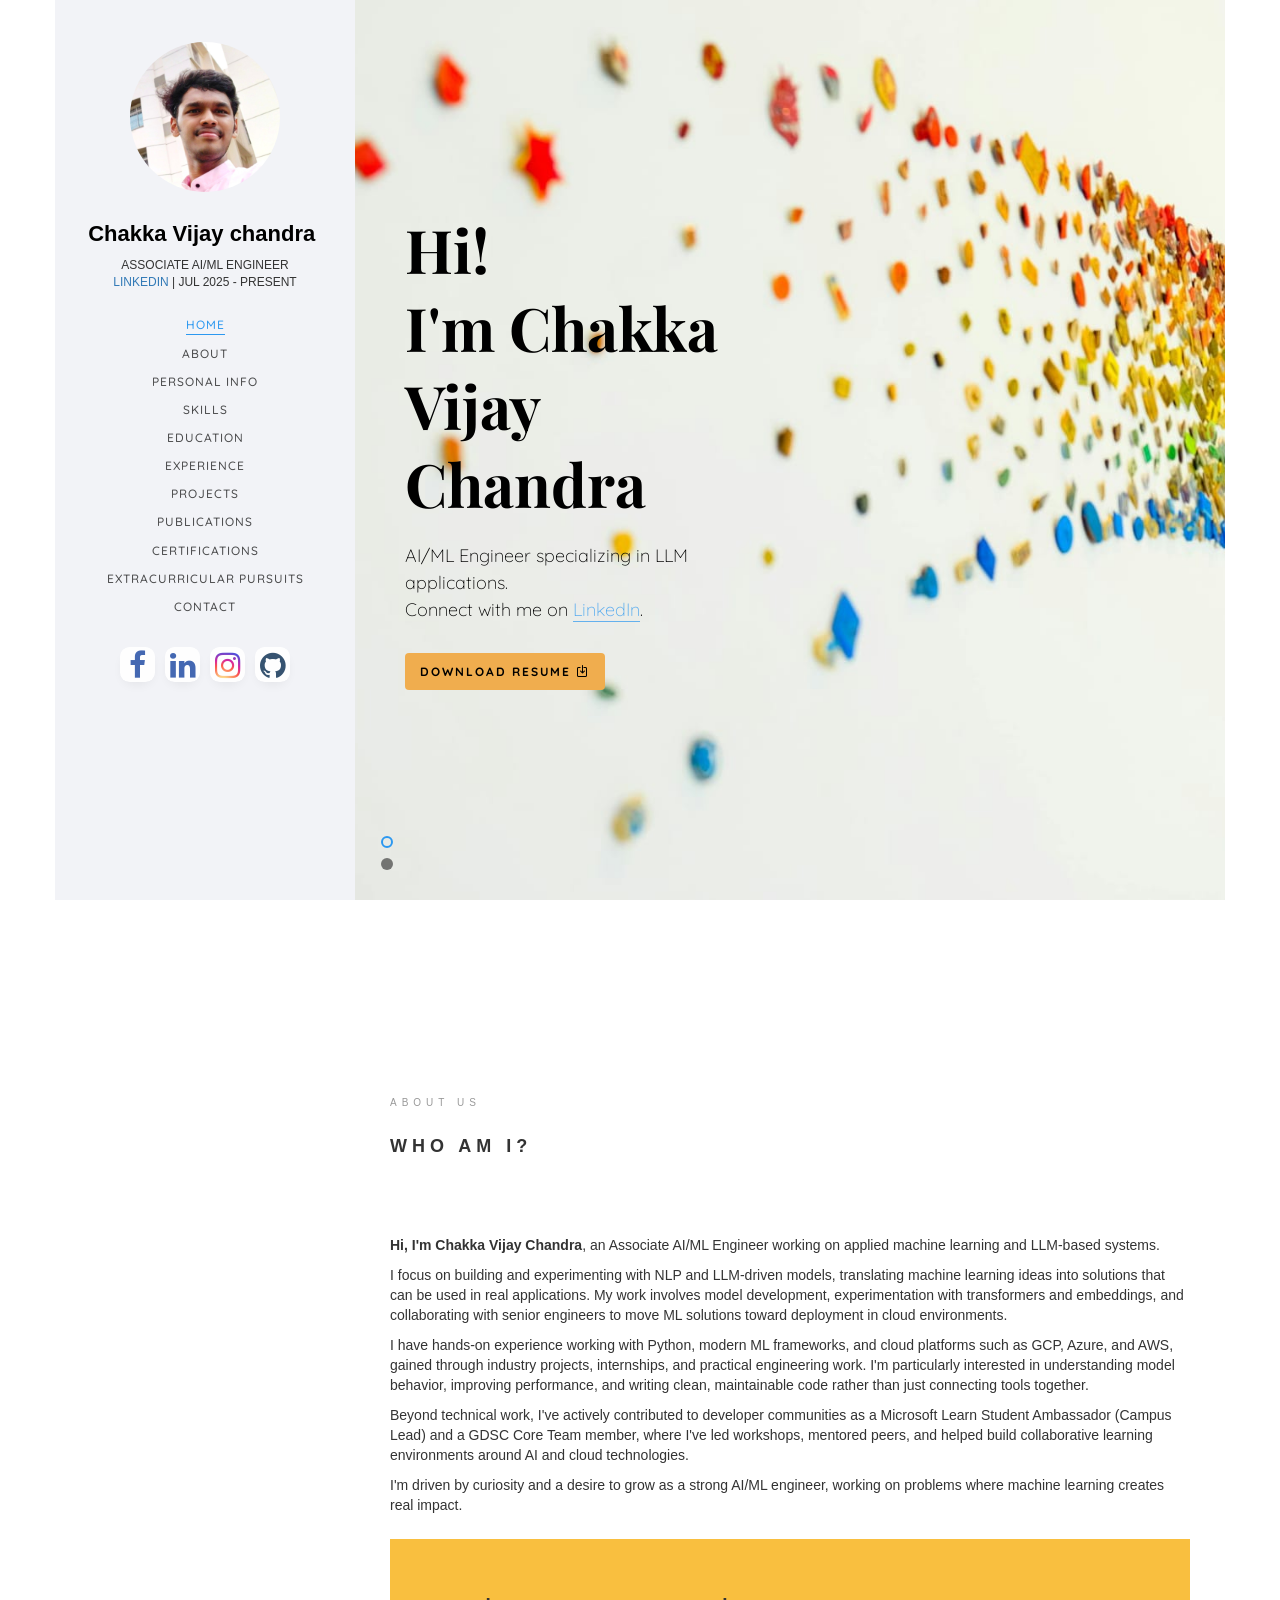
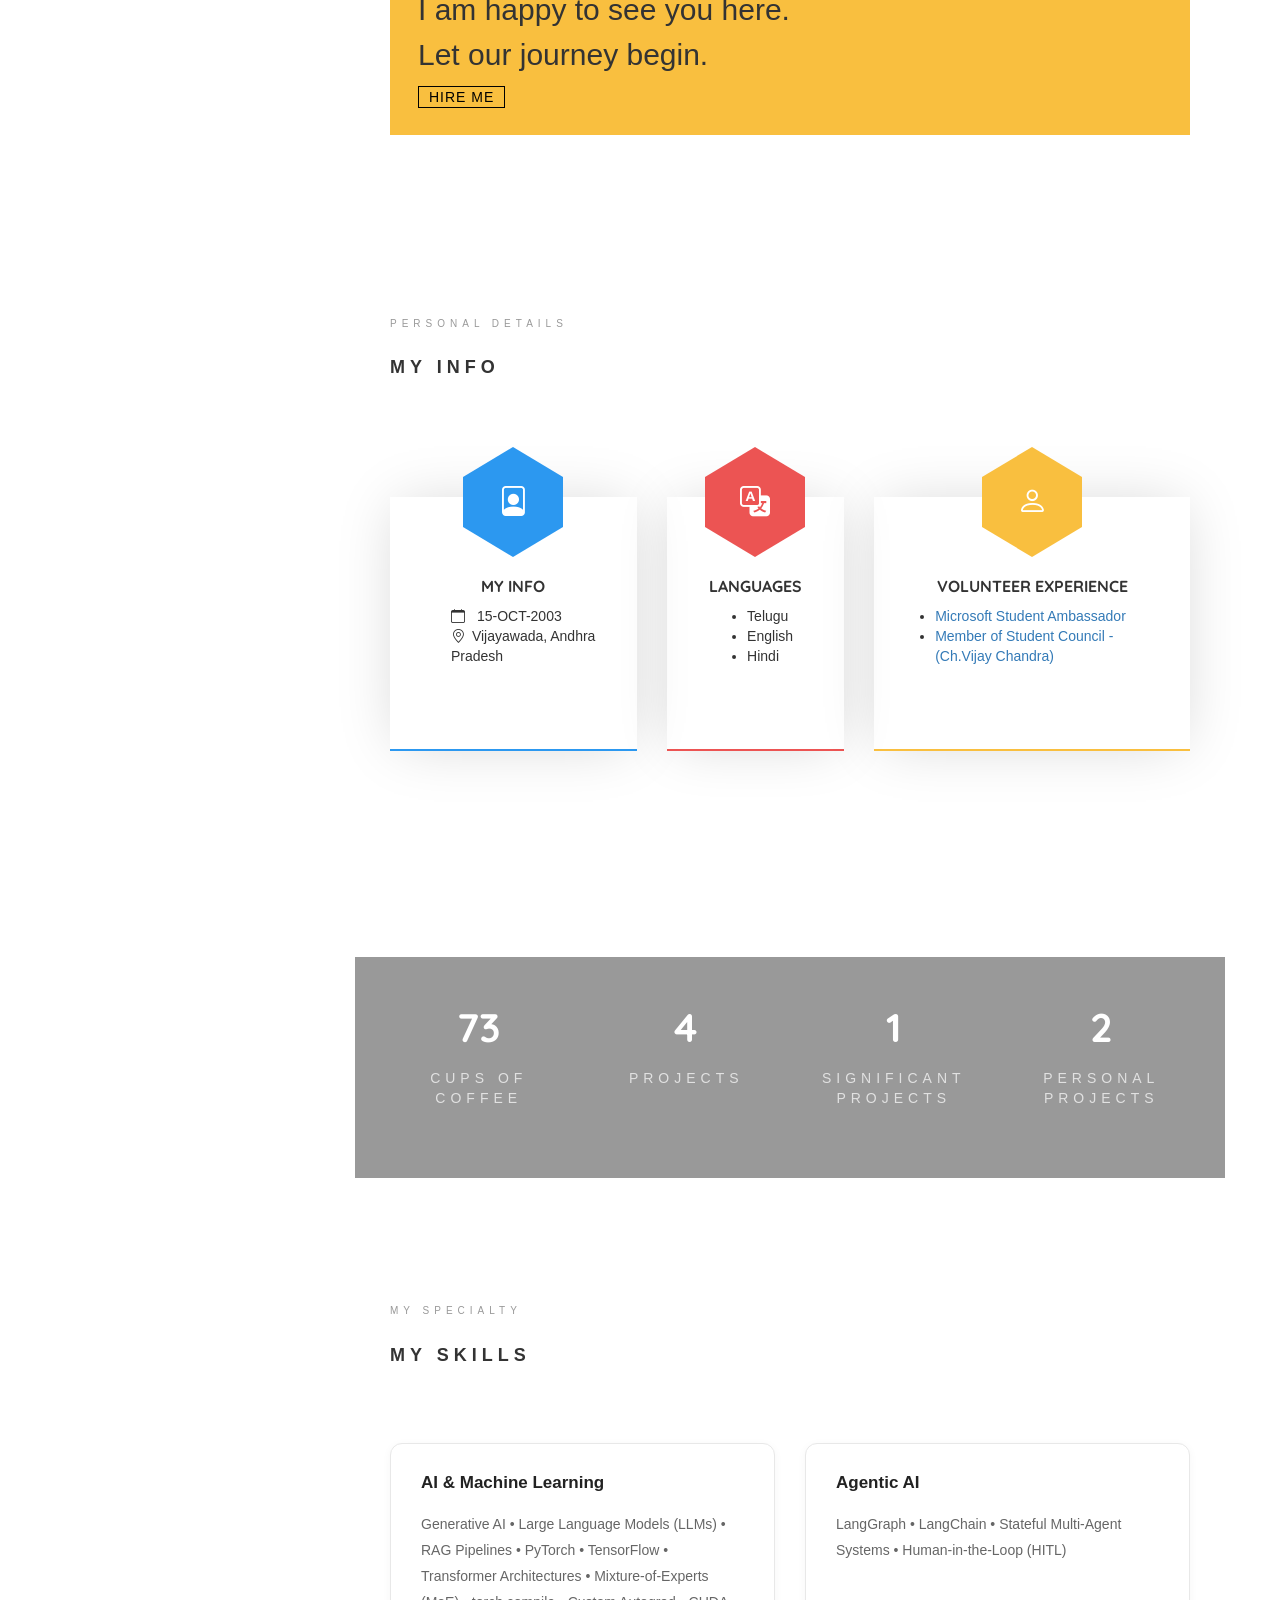
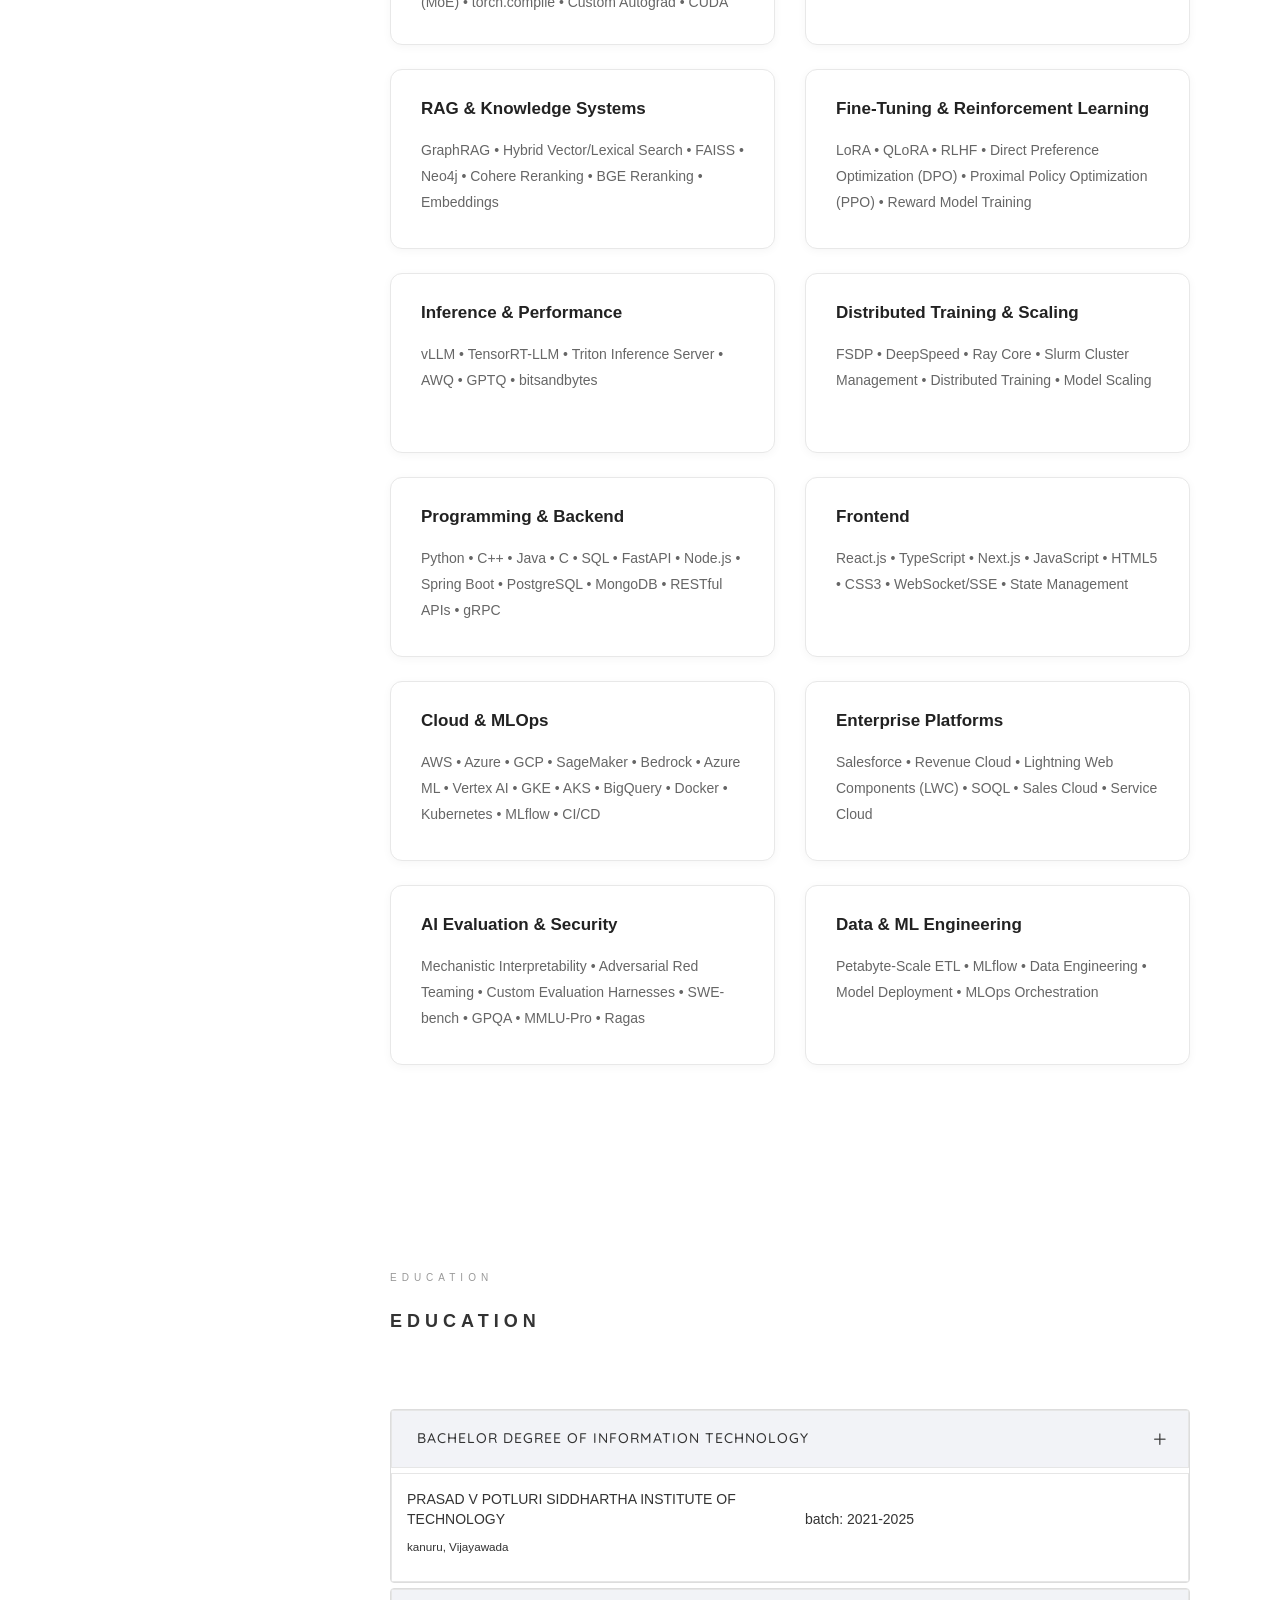
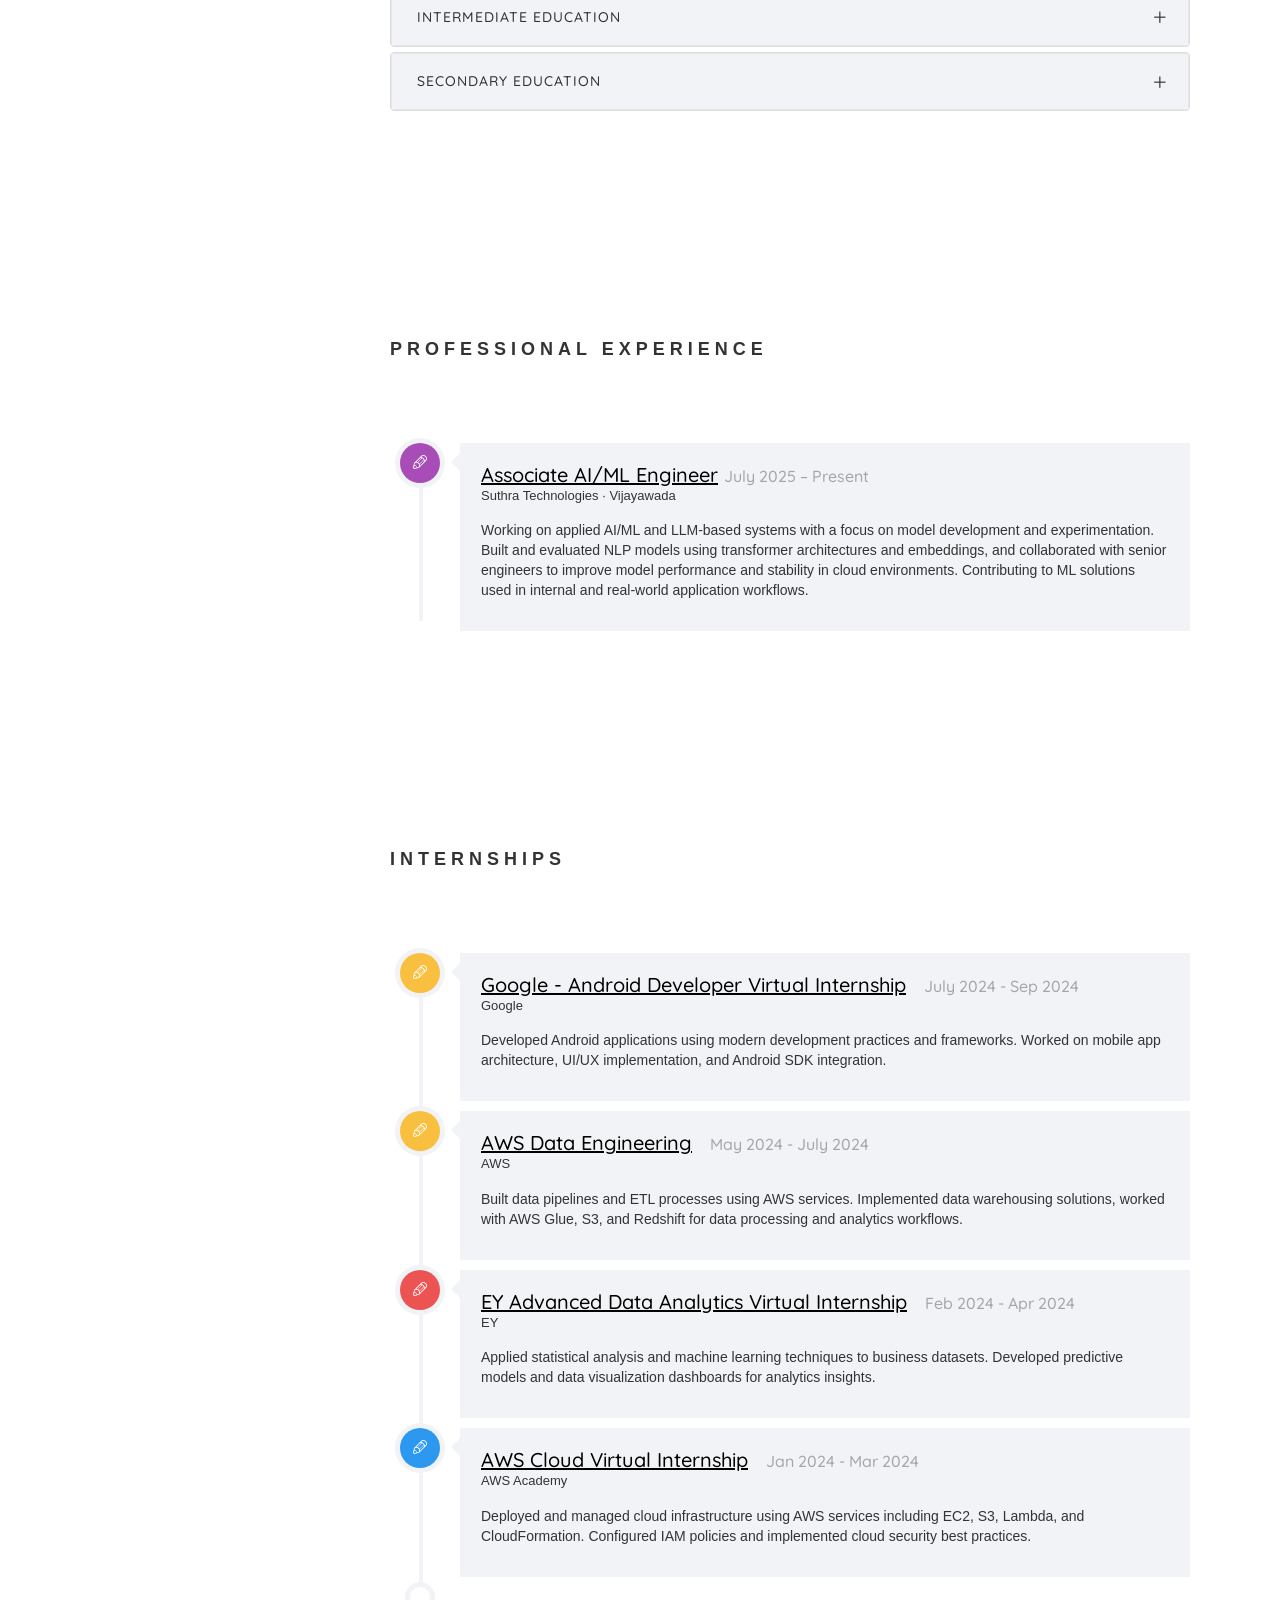
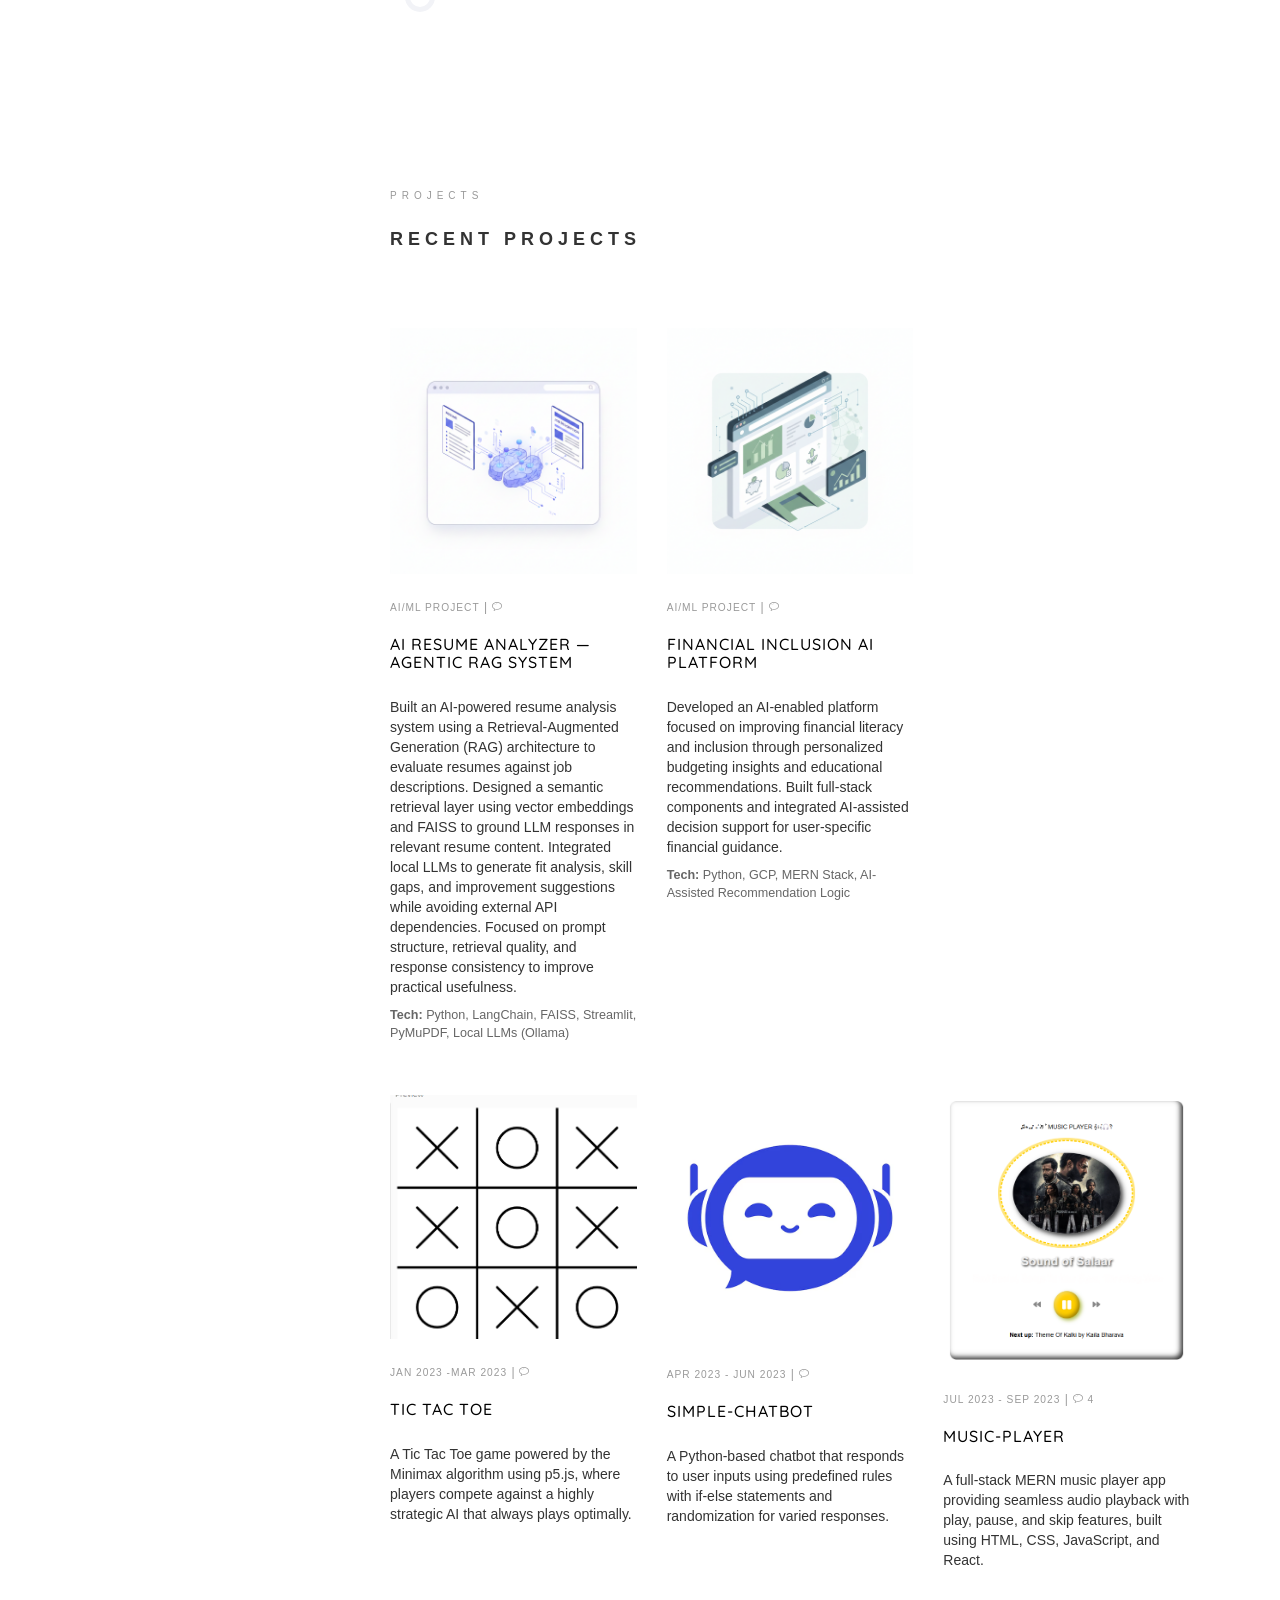
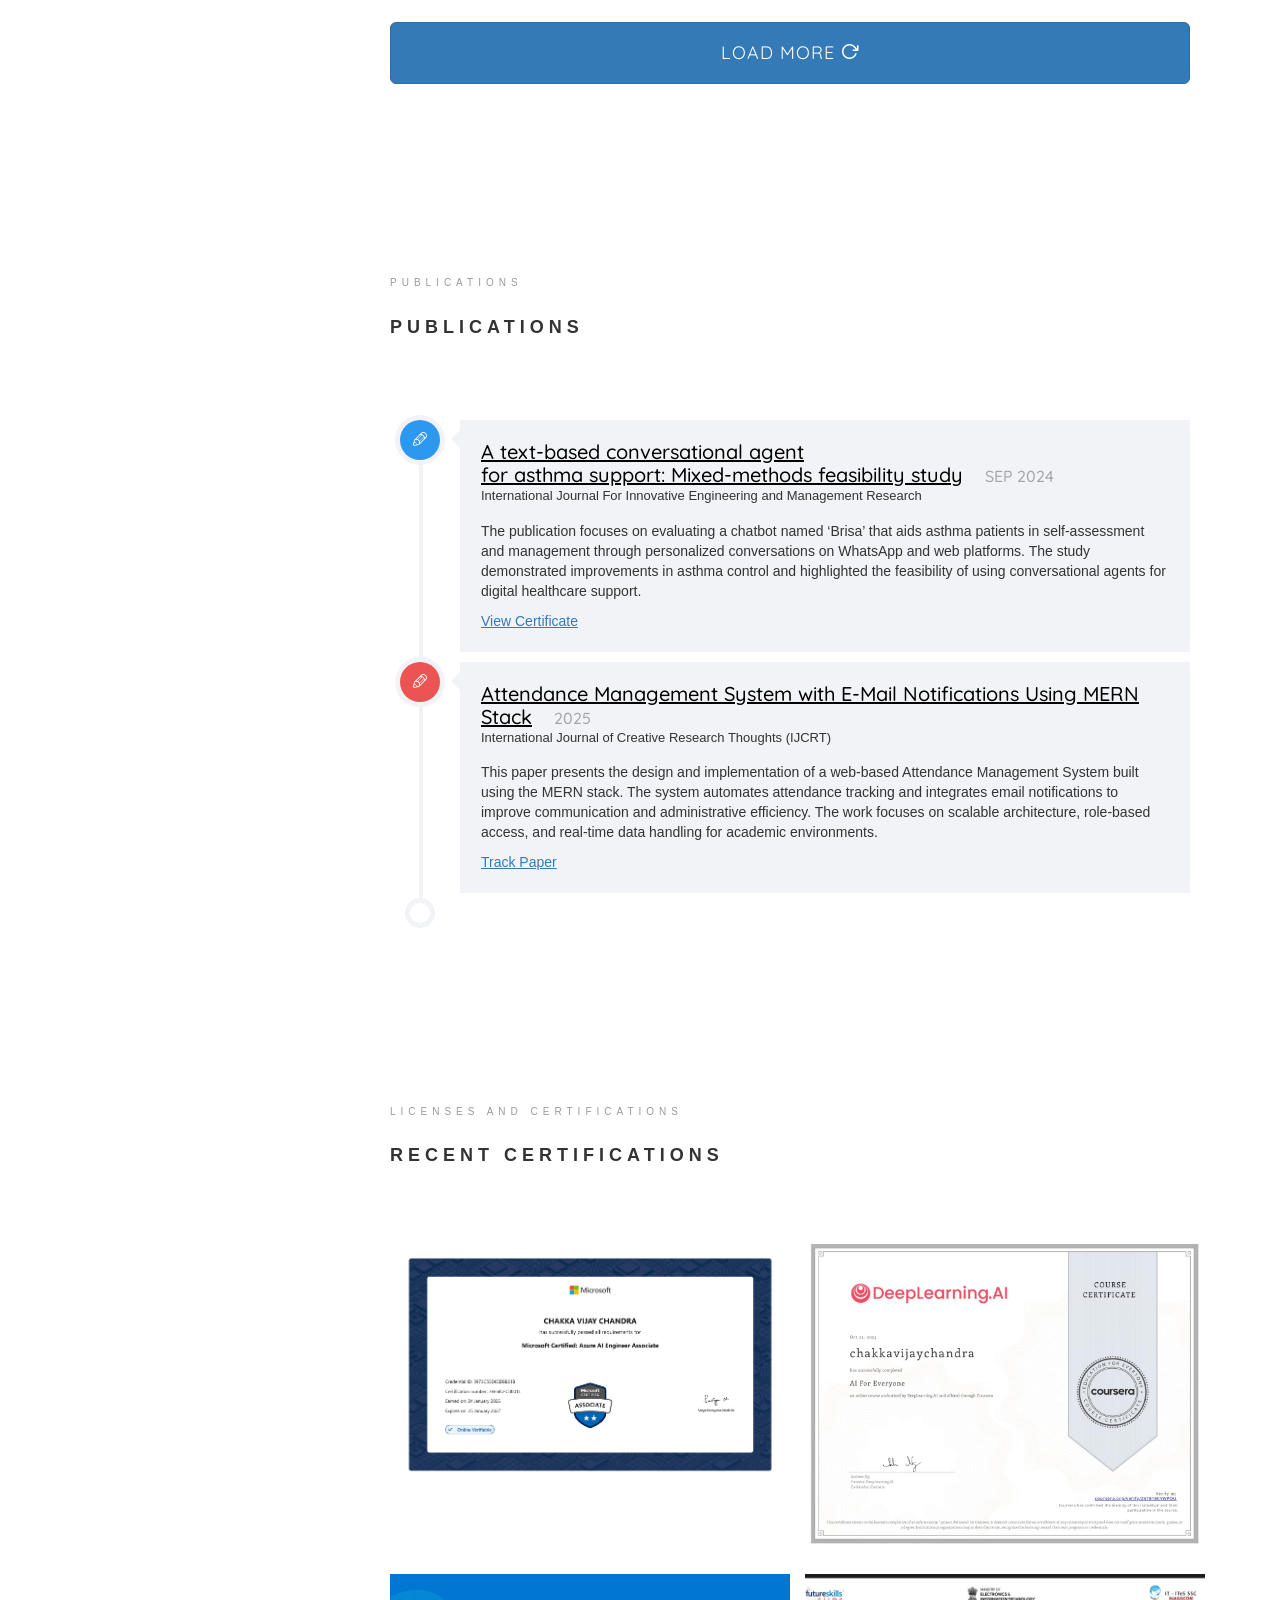
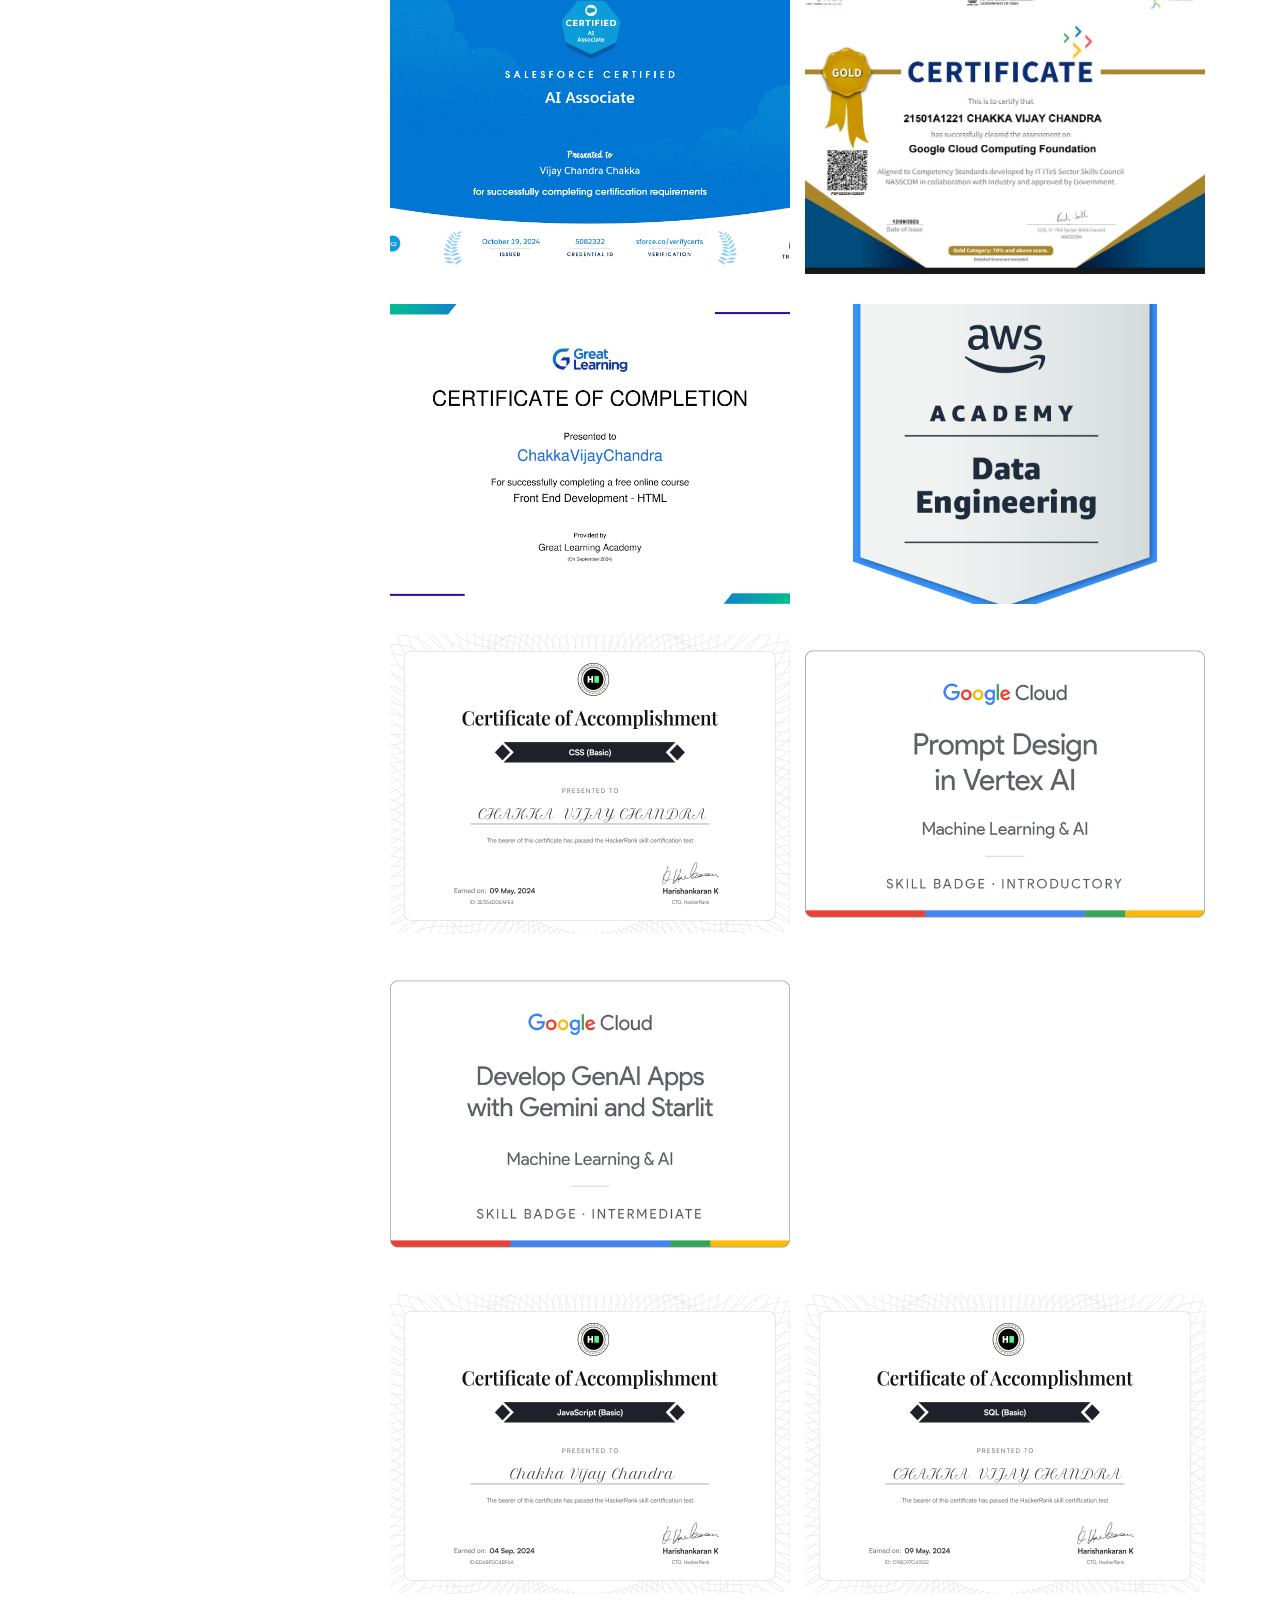
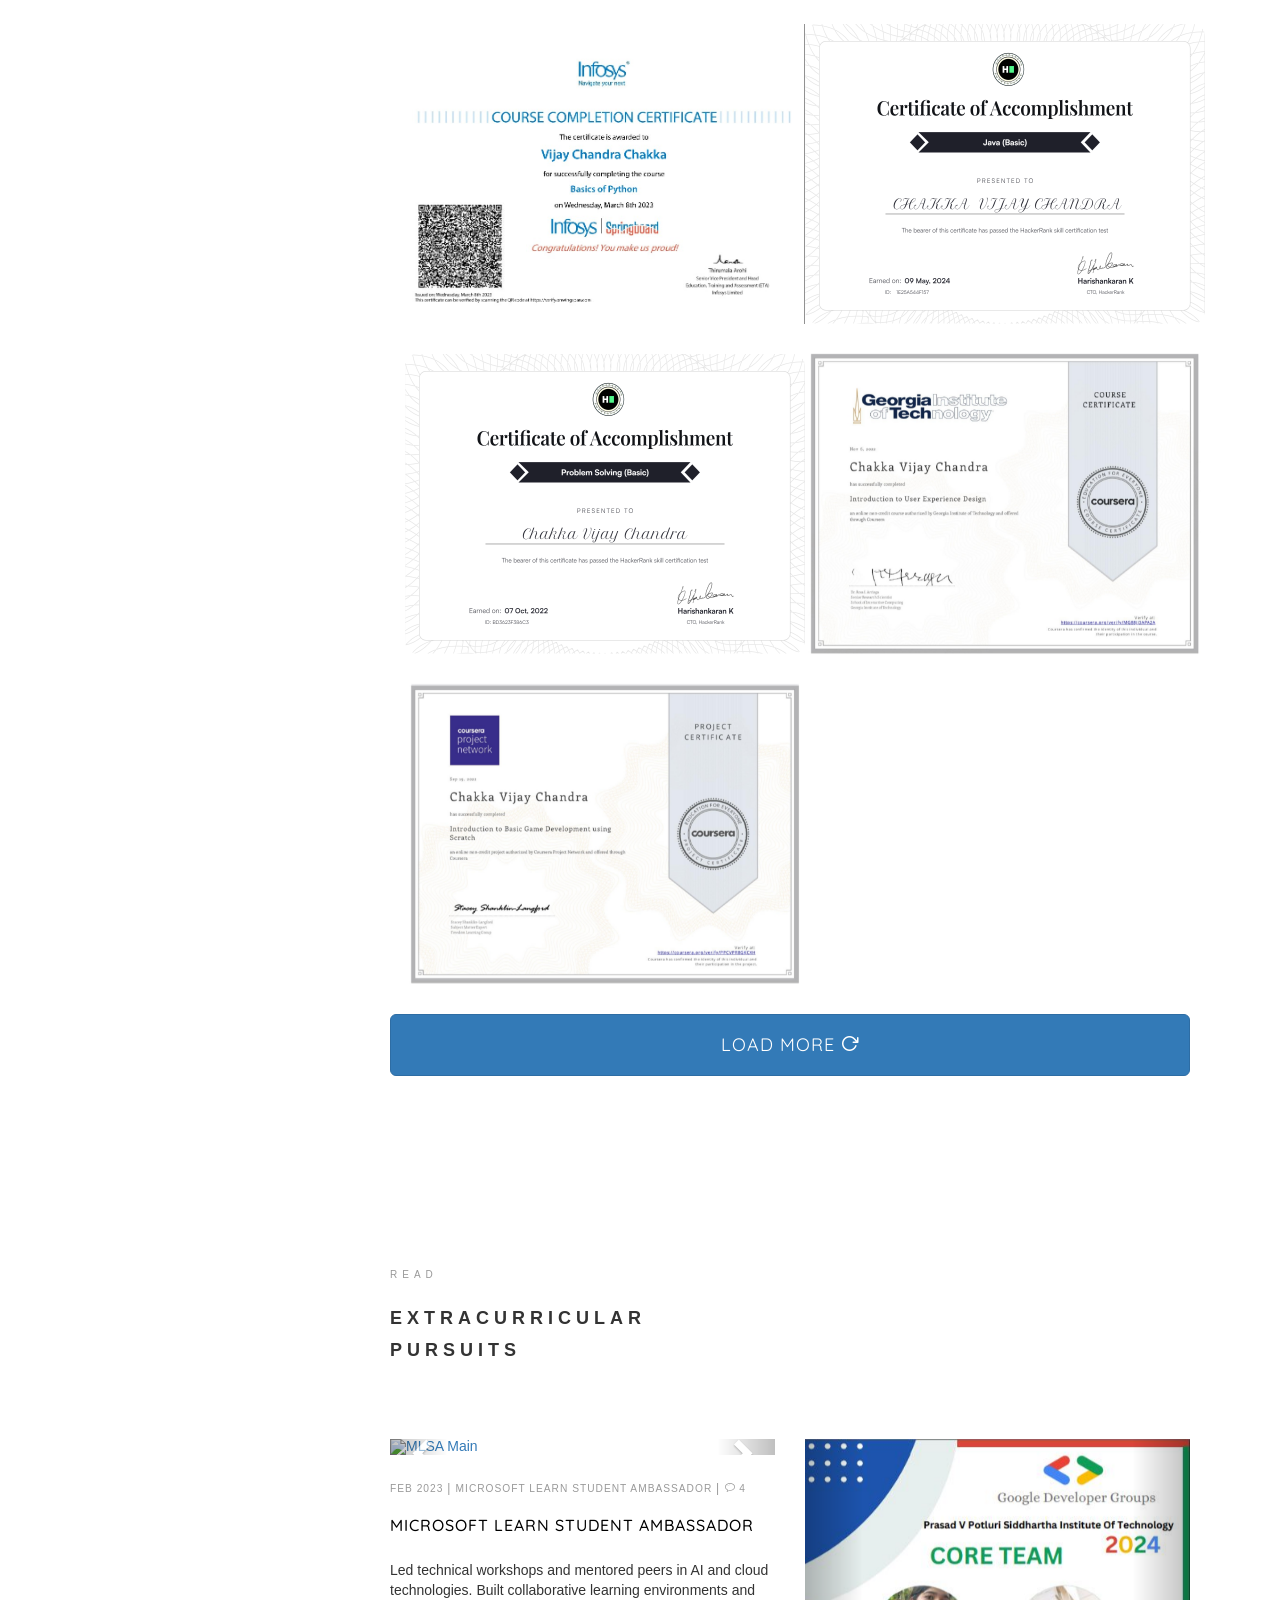
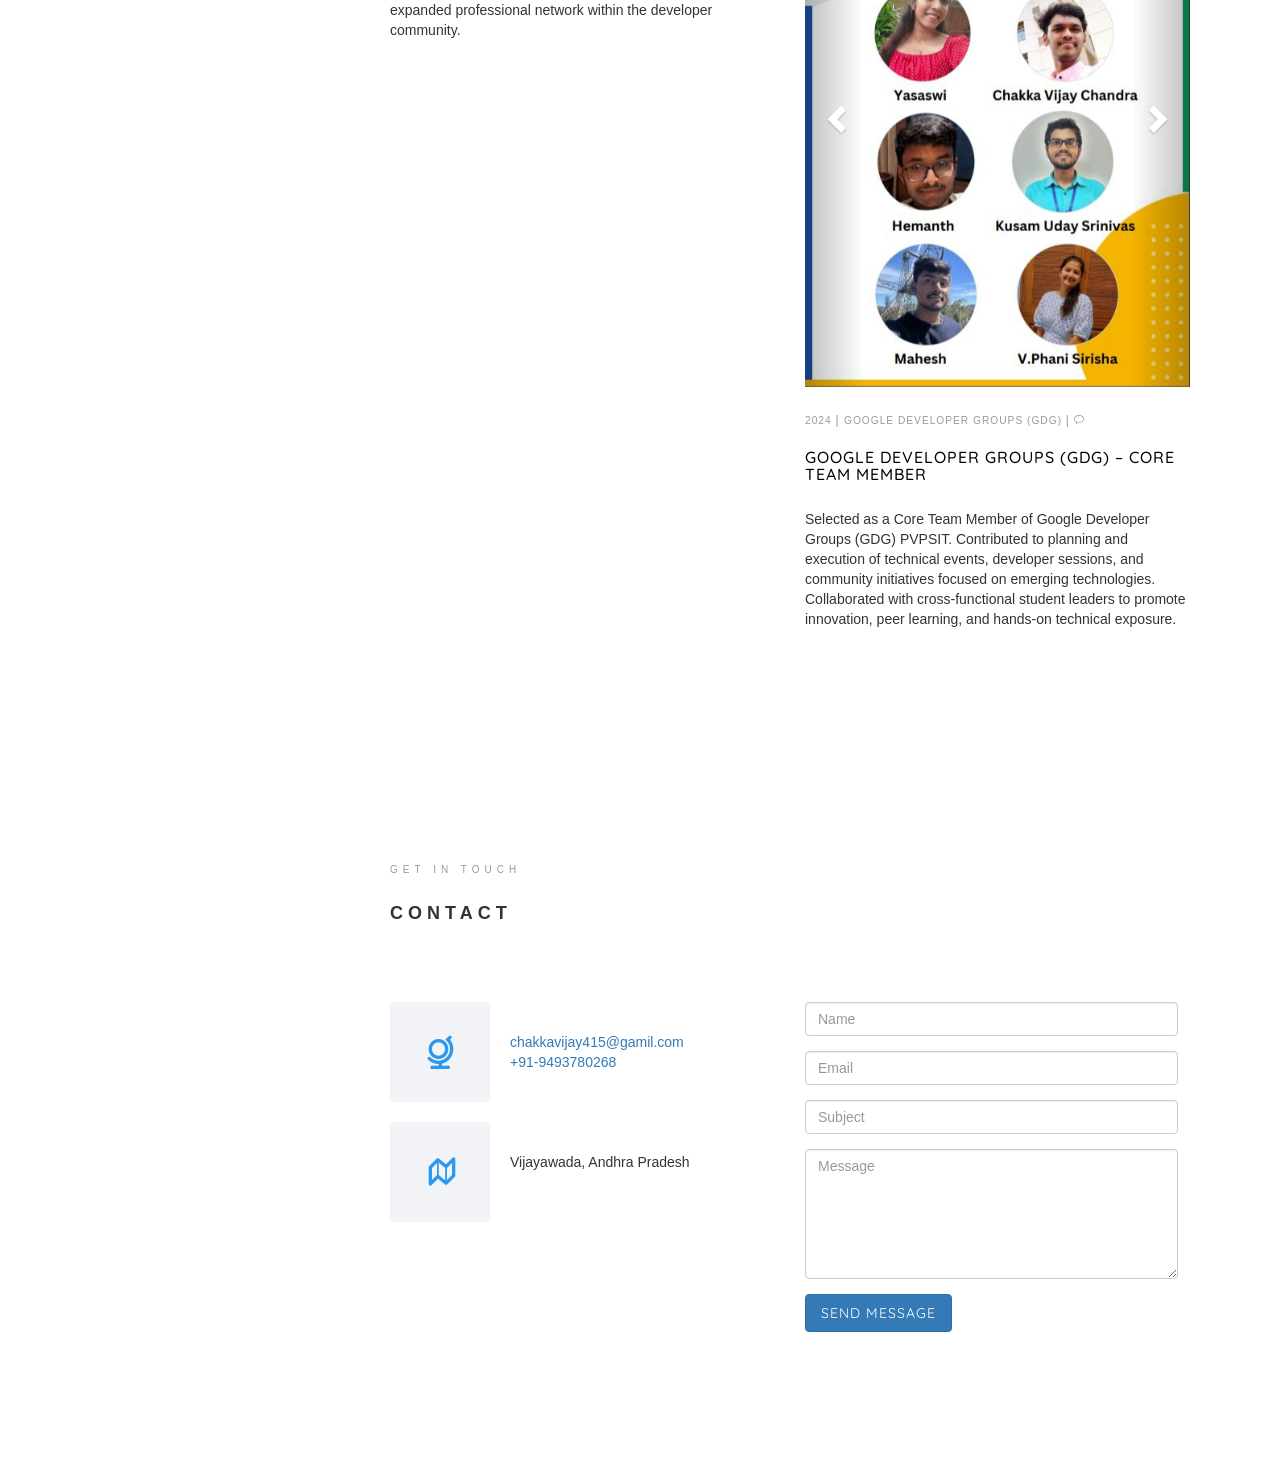
==== index.html @ e6f6b6e3 "Refactor" ====
<!DOCTYPE HTML>
<html>

<head>
	<meta charset="utf-8">
	<meta http-equiv="X-UA-Compatible" content="IE=edge">
	<title>Chakka Vijay Chandra</title>
	<meta name="viewport" content="width=device-width, initial-scale=1">
	<meta name="description" content="" />
	<meta name="keywords" content="" />
	<meta name="author" content="" />

	<!-- Facebook and Twitter integration -->
	<meta property="og:title" content="" />
	<meta property="og:image" content="" />
	<meta property="og:url" content="" />
	<meta property="og:site_name" content="" />
	<meta property="og:description" content="" />
	<meta name="twitter:title" content="" />
	<meta name="twitter:image" content="" />
	<meta name="twitter:url" content="" />
	<meta name="twitter:card" content="" />


	<!-- Place favicon.ico and apple-touch-icon.png in the root directory -->
	<link rel="shortcut icon" href="images/profile.jpg">

	<!-- Critical CSS - Load immediately -->
	<link rel="stylesheet" href="css/bootstrap.css">
	<link rel="stylesheet" href="css/style.css">
	<link rel="stylesheet" href="css/icomoon.css">

	<!-- Preconnect to external domains for faster loading -->
	<link rel="preconnect" href="https://fonts.googleapis.com">
	<link rel="preconnect" href="https://cdnjs.cloudflare.com">
	<link rel="preconnect" href="https://maxcdn.bootstrapcdn.com">
	<link rel="preconnect" href="https://cdn.jsdelivr.net">

	<!-- Fonts with font-display: swap for performance -->
	<link
		href="https://fonts.googleapis.com/css2?family=Quicksand:wght@300;400;500;700&family=Playfair+Display:wght@400;700&display=swap"
		rel="stylesheet">

	<!-- Non-critical CSS - Load asynchronously -->
	<link rel="preload" href="https://cdnjs.cloudflare.com/ajax/libs/font-awesome/4.7.0/css/font-awesome.min.css"
		as="style" onload="this.onload=null;this.rel='stylesheet'">
	<noscript>
		<link rel="stylesheet"
			href="https://cdnjs.cloudflare.com/ajax/libs/font-awesome/4.7.0/css/font-awesome.min.css">
	</noscript>

	<link rel="preload" href="https://maxcdn.bootstrapcdn.com/bootstrap/3.4.1/css/bootstrap.min.css" as="style"
		onload="this.onload=null;this.rel='stylesheet'">
	<noscript>
		<link rel="stylesheet" href="https://maxcdn.bootstrapcdn.com/bootstrap/3.4.1/css/bootstrap.min.css">
	</noscript>

	<link rel="preload" href="https://cdn.jsdelivr.net/npm/bootstrap-icons@1.5.0/font/bootstrap-icons.css" as="style"
		onload="this.onload=null;this.rel='stylesheet'">
	<noscript>
		<link rel="stylesheet" href="https://cdn.jsdelivr.net/npm/bootstrap-icons@1.5.0/font/bootstrap-icons.css">
	</noscript>

	<link rel="preload" href="css/flexslider.css" as="style" onload="this.onload=null;this.rel='stylesheet'">
	<noscript>
		<link rel="stylesheet" href="css/flexslider.css">
	</noscript>

	<link rel="preload" href="css/owl.carousel.min.css" as="style" onload="this.onload=null;this.rel='stylesheet'">
	<noscript>
		<link rel="stylesheet" href="css/owl.carousel.min.css">
	</noscript>

	<link rel="preload" href="css/owl.theme.default.min.css" as="style" onload="this.onload=null;this.rel='stylesheet'">
	<noscript>
		<link rel="stylesheet" href="css/owl.theme.default.min.css">
	</noscript>

	<!-- FOR IE9 below -->
	<!--[if lt IE 9]>
	<script src="js/respond.min.js"></script>
	<![endif]-->

	<!-- Load async CSS polyfill -->
	<script>
		!function (e) { "use strict"; var t = function (t, n, o) { var i, r = e.document, a = r.createElement("link"); if (n) i = n; else { var l = (r.body || r.getElementsByTagName("head")[0]).childNodes; i = l[l.length - 1] } var d = r.styleSheets; a.rel = "stylesheet", a.href = t, a.media = "only x", function e(t) { if (r.body) return t(); setTimeout(function () { e(t) }) }(function () { i.parentNode.insertBefore(a, n ? i : i.nextSibling) }); var f = function (e) { for (var t = a.href, n = d.length; n--;)if (d[n].href === t) return e(); setTimeout(function () { f(e) }) }; return a.addEventListener && a.addEventListener("load", function () { this.media = o || "all" }), a.onloadcssdefined = f, f(function () { a.media !== o && (a.media = o || "all") }), a }; "undefined" != typeof exports ? exports.loadCSS = t : e.loadCSS = t }("undefined" != typeof global ? global : this);
	</script>

</head>

<body>
	<div id="colorlib-page">
		<div class="container-wrap">
			<a href="#" class="js-colorlib-nav-toggle colorlib-nav-toggle" data-toggle="collapse" data-target="#navbar"
				aria-expanded="false" aria-controls="navbar"><i></i></a>
			<aside id="colorlib-aside" role="complementary" class="border js-fullheight">
				<div class="text-center">
					<div class="author-img" style="background-image: url(images/profile.jpg);"></div>
					<h1 id="colorlib-logo"><a href="index.html">Chakka Vijay chandra</a></h1>
					<span class="position">
						Associate AI/ML Engineer <br>
						<span style="font-size: 12px;">
							<a href="https://www.linkedin.com/in/vijay-chandra-chakka-b2b05a231/" target="_blank">
								LinkedIn
							</a>
							| Jul 2025 - Present
						</span>
					</span>
				</div>
				<nav id="colorlib-main-menu" role="navigation" class="navbar">
					<div id="navbar" class="collapse">
						<ul>
							<li class="active"><a href="#" data-nav-section="home">Home</a></li>
							<li><a href="#" data-nav-section="about">About</a></li>
							<li><a href="#" data-nav-section="Personal Info">Personal Info</a></li>
							<li><a href="#" data-nav-section="skills">Skills</a></li>
							<li><a href="#" data-nav-section="education">Education</a></li>
							<li><a href="#" data-nav-section="experience">Experience</a></li>
							<li><a href="#" data-nav-section="projects">Projects</a></li>
							<li><a href="#" data-nav-section="Publications">Publications</a></li>
							<li><a href="#" data-nav-section="Certifications">Certifications</a></li>
							<li><a href="#" data-nav-section="blog">Extracurricular Pursuits</a></li>
							<li><a href="#" data-nav-section="contact">Contact</a></li>
						</ul>
					</div>
				</nav>

				<div class="colorlib-footer">
					<div class="wrapper">
						<a href="https://www.facebook.com/vijay.chandra.311493/" target="_blank">
							<div class="bg-ico" id="facebook"><i class="fa fa-facebook social  facebook fa-2x"></i>
							</div>
						</a>
						<a href="https://www.linkedin.com/in/vijay-chandra-chakka-b2b05a231/" target="_blank">
							<div class="bg-ico" id="linkedin"><i class="fa fa-linkedin social  linkedin fa-2x"></i>
							</div>
						</a>
						<a href="https://www.instagram.com/v_i._j_.a_y?utm_source=qr" target="_blank">
							<div class="bg-ico" id="instagram"><i class="fa fa-instagram social  instagram fa-2x"></i>
							</div>
						</a>
						<a href="https://github.com/CHVIJAYCHANDRA" target="_blank">
							<div class="bg-ico" id="tumblr"><i class="fa fa-github social  tumblr fa-2x"></i></div>
						</a>
					</div>
				</div>

			</aside>

			<div id="colorlib-main">
				<section id="colorlib-hero" class="js-fullheight" data-section="home">
					<div class="flexslider js-fullheight">
						<ul class="slides">
							<li style="background-image: url(images/cover.jpg); background-size: cover	;">
								<div class="overlay"></div>
								<div class="container-fluid">
									<div class="row">
										<div
											class="col-md-6 col-md-offset-3 col-md-pull-3 col-sm-12 col-xs-12 js-fullheight slider-text">
											<div class="slider-text-inner js-fullheight">
												<div class="desc">
													<h1>Hi! <br>I'm Chakka Vijay Chandra</h1>
													<h2>AI/ML Engineer specializing in LLM applications.<br>Connect with me on <a
															href="https://www.linkedin.com/in/vijay-chandra-chakka-b2b05a231/"
															target="_blank">LinkedIn</a>.</h2>
													<p><a class="btn btn-warning"
															href="./documents/Chakka_Vijay_Chandra_Resume.pdf" download="Chakka_Vijay_Chandra_Resume.pdf"><b>Download
																Resume </b><i class="icon-download4"></i></a></p>
												</div>
											</div>
										</div>
									</div>
								</div>
							</li>
							<li style="background-image: url(images/cover.jpg);background-size: cover;">
								<div class="overlay"></div>
								<div class="container-fluid">
									<div class="row">
										<div
											class="col-md-6 col-md-offset-3 col-md-pull-3 col-sm-12 col-xs-12 js-fullheight slider-text">
											<div class="slider-text-inner">
												<div class="desc">
													<h1>Building AI Solutions</h1>
													<h2>Developing LLM applications.<br>Explore my projects on <a
															href=" https://github.com/CHVIJAYCHANDRA"
															target="_blank">GitHub</a>.</h2>
													<p><a href="./documents/Chakka_Vijay_Chandra_Resume.pdf"
															class="btn btn-warning" download="Chakka_Vijay_Chandra_Resume.pdf"><b>Download Resume<i
																	class="icon-download4"></i></b> </a></p>
												</div>
											</div>
										</div>
									</div>
								</div>
							</li>
						</ul>
					</div>
				</section>

				<section class="colorlib-about" data-section="about">
					<div class="colorlib-narrow-content">
						<div class="row">
							<div class="col-md-12">
								<div class="row row-bottom-padded-sm animate-box" data-animate-effect="fadeInLeft">
									<div class="col-md-12">
										<div class="about-desc">
											<span class="heading-meta">About Us</span>
											<h2 class="colorlib-heading">Who Am I?</h2>
											<p><strong>Hi, I'm Chakka Vijay Chandra</strong>, an Associate AI/ML
												Engineer working on applied machine learning and LLM-based systems.</p>
											<p>I focus on building and experimenting with NLP and LLM-driven models,
												translating machine learning ideas into solutions that can be used in
												real applications. My work involves model development, experimentation
												with transformers and embeddings, and collaborating with senior
												engineers to move ML solutions toward deployment in cloud environments.
											</p>
											<p>I have hands-on experience working with Python, modern ML frameworks, and
												cloud platforms such as GCP, Azure, and AWS, gained through industry
												projects, internships, and practical engineering work. I'm particularly
												interested in understanding model behavior, improving performance, and
												writing clean, maintainable code rather than just connecting tools
												together.</p>
											<p>Beyond technical work, I've actively contributed to developer communities
												as a Microsoft Learn Student Ambassador (Campus Lead) and a GDSC Core
												Team member, where I've led workshops, mentored peers, and helped build
												collaborative learning environments around AI and cloud technologies.
											</p>
											<p>I'm driven by curiosity and a desire to grow as a strong AI/ML engineer,
												working on problems where machine learning creates real impact.</p>
										</div>
									</div>
								</div>
								<div class="row">
									<div class="col-md-12 animate-box" data-animate-effect="fadeInLeft">
										<div class="hire">
											<h2>I am happy to see you here.<br>Let our journey begin.</h2>
											<a href="https://www.linkedin.com/in/vijay-chandra-chakka-b2b05a231/"
												class="btn-hire" target="_blank">Hire me</a>
										</div>
									</div>
								</div>
							</div>
						</div>
					</div>
				</section>



				<section class="colorlib-services" data-section="Personal Info">
					<div class="colorlib-narrow-content">
						<div class="row">
							<div class="col-md-6 col-md-offset-3 col-md-pull-3 animate-box"
								data-animate-effect="fadeInLeft">
								<span class="heading-meta">Personal Details</span>
								<h2 class="colorlib-heading">My Info</h2>
							</div>
						</div>
						<div class="row row-pt-md">
							<div class="col-md-4 text-center animate-box">
								<div class="services color-1">
									<span class="icon">
										<i class="bi-file-person"></i>
									</span>
									<div class="desc" style="text-align: center;">
										<h3>MY INFO</h3>
										<ul style="text-align: left; list-style-type: none;">
											<li><i class="bi-calendar" style="margin-right: 5px;"></i>
												<p style="display: inline; padding-left: 3px;">15-OCT-2003</p>
											</li>
											<li><i class="bi-geo-alt" style="display: inline;"></i>
												<p style="display: inline; padding-left: 3px;">Vijayawada, Andhra
													Pradesh</p>
											</li>
										</ul>
									</div>
								</div>
							</div>
							<div class="col-md-3 text-center animate-box">
								<div class="services color-2">
									<span class="icon">
										<i class="bi-translate"></i>
									</span>
									<div class="desc">
										<h3>Languages</h3>
										<div style="position: absolute;left: 47%;transform: translate(-50%,0%);">
											<ul style="text-align: left;">
												<li>Telugu</li>
												<li>English</li>
												<li>Hindi</li>
											</ul>
										</div>
									</div>
								</div>
							</div>
							<div class="col-md-5 text-center animate-box">
								<div class="services color-3">
									<span class="icon">
										<i class="bi-person"></i>
									</span>
									<div class="desc">
										<h3>Volunteer Experience</h3>
										<div>
											<ul style="text-align: left;">
												<li><a href="https://mvp.microsoft.com/en-US/studentambassadors/profile/08dca382-6486-4f9e-8302-08d926cbc2f6"
														target="_blank">Microsoft Student Ambassador</a></li>
												<li><a href="https://www.pvpsiddhartha.ac.in/student_council/2023-2024.pdf"
														target="_blank"> Member of Student Council -(Ch.Vijay
														Chandra)</a></li>
											</ul>
										</div>
									</div>
								</div>
							</div>
						</div>
					</div>
				</section>

				<div id="colorlib-counter" class="colorlib-counters"
					style="background-image: url(images/cover_bg_1.jpg);" data-stellar-background-ratio="0.5">
					<div class="overlay"></div>
					<div class="colorlib-narrow-content">
						<div class="row">
						</div>
						<div class="row">
							<div class="col-md-3 text-center animate-box">
								<span class="colorlib-counter js-counter" data-from="0" data-to="99" data-speed="4000"
									data-refresh-interval="50"></span>
								<span class="colorlib-counter-label">Cups of coffee</span>
							</div>
							<div class="col-md-3 text-center animate-box">
								<span class="colorlib-counter js-counter" data-from="0" data-to="5" data-speed="4000"
									data-refresh-interval="50"></span>
								<span class="colorlib-counter-label">Projects</span>
							</div>
							<div class="col-md-3 text-center animate-box">
								<span class="colorlib-counter js-counter" data-from="0" data-to="2" data-speed="4000"
									data-refresh-interval="50"></span>
								<span class="colorlib-counter-label">Significant <br>Projects</span>
							</div>
							<div class="col-md-3 text-center animate-box">
								<span class="colorlib-counter js-counter" data-from="0" data-to="3" data-speed="4000"
									data-refresh-interval="50"></span>
								<span class="colorlib-counter-label">Personal <br>Projects</span>
							</div>
						</div>
					</div>
				</div>

				<section class="colorlib-skills" data-section="skills">
    <div class="colorlib-narrow-content">

        <!-- Skills Heading -->
        <div class="row">
            <div class="col-md-6 col-md-offset-3 col-md-pull-3 animate-box"
                data-animate-effect="fadeInLeft">
                <span class="heading-meta">My Specialty</span>
                <h2 class="colorlib-heading animate-box">My Skills</h2>
            </div>
        </div>

        <!-- Skills Grid -->
        <div class="row">

            <!-- AI & Machine Learning -->
            <div class="col-md-6 animate-box" data-animate-effect="fadeInLeft">
                <div class="skill-card">
                    <h3>AI & Machine Learning</h3>
                    <p>
                        Generative AI • Large Language Models (LLMs) • RAG Pipelines •
                        PyTorch • TensorFlow • Transformer Architectures •
                        Mixture-of-Experts (MoE) • torch.compile • Custom Autograd • CUDA
                    </p>
                </div>
            </div>

            <!-- Agentic AI -->
            <div class="col-md-6 animate-box" data-animate-effect="fadeInRight">
                <div class="skill-card">
                    <h3>Agentic AI</h3>
                    <p>
                        LangGraph • LangChain • Stateful Multi-Agent Systems •
                        Human-in-the-Loop (HITL)
                    </p>
                </div>
            </div>

            <!-- RAG & Knowledge Systems -->
            <div class="col-md-6 animate-box" data-animate-effect="fadeInLeft">
                <div class="skill-card">
                    <h3>RAG & Knowledge Systems</h3>
                    <p>
                        GraphRAG • Hybrid Vector/Lexical Search • FAISS •
                        Neo4j • Cohere Reranking • BGE Reranking • Embeddings
                    </p>
                </div>
            </div>

            <!-- Fine-Tuning & Reinforcement Learning -->
            <div class="col-md-6 animate-box" data-animate-effect="fadeInRight">
                <div class="skill-card">
                    <h3>Fine-Tuning & Reinforcement Learning</h3>
                    <p>
                        LoRA • QLoRA • RLHF • Direct Preference Optimization (DPO) •
                        Proximal Policy Optimization (PPO) • Reward Model Training
                    </p>
                </div>
            </div>

            <!-- Inference & Performance -->
            <div class="col-md-6 animate-box" data-animate-effect="fadeInLeft">
                <div class="skill-card">
                    <h3>Inference & Performance</h3>
                    <p>
                        vLLM • TensorRT-LLM • Triton Inference Server •
                        AWQ • GPTQ • bitsandbytes
                    </p>
                </div>
            </div>

            <!-- Distributed Training & Scaling -->
            <div class="col-md-6 animate-box" data-animate-effect="fadeInRight">
                <div class="skill-card">
                    <h3>Distributed Training & Scaling</h3>
                    <p>
                        FSDP • DeepSpeed • Ray Core • Slurm Cluster Management •
                        Distributed Training • Model Scaling
                    </p>
                </div>
            </div>

            <!-- Programming & Backend -->
            <div class="col-md-6 animate-box" data-animate-effect="fadeInLeft">
                <div class="skill-card">
                    <h3>Programming & Backend</h3>
                    <p>
                        Python • C++ • Java • C • SQL • FastAPI • Node.js •
                        Spring Boot • PostgreSQL • MongoDB • RESTful APIs • gRPC
                    </p>
                </div>
            </div>

            <!-- Frontend -->
            <div class="col-md-6 animate-box" data-animate-effect="fadeInRight">
                <div class="skill-card">
                    <h3>Frontend</h3>
                    <p>
                        React.js • TypeScript • Next.js • JavaScript • HTML5 •
                        CSS3 • WebSocket/SSE • State Management
                    </p>
                </div>
            </div>

            <!-- Cloud & MLOps -->
            <div class="col-md-6 animate-box" data-animate-effect="fadeInLeft">
                <div class="skill-card">
                    <h3>Cloud & MLOps</h3>
                    <p>
                        AWS • Azure • GCP • SageMaker • Bedrock • Azure ML •
                        Vertex AI • GKE • AKS • BigQuery • Docker • Kubernetes •
                        MLflow • CI/CD
                    </p>
                </div>
            </div>

            <!-- Enterprise Platforms -->
            <div class="col-md-6 animate-box" data-animate-effect="fadeInRight">
                <div class="skill-card">
                    <h3>Enterprise Platforms</h3>
                    <p>
                        Salesforce • Revenue Cloud • Lightning Web Components (LWC) •
                        SOQL • Sales Cloud • Service Cloud
                    </p>
                </div>
            </div>

            <!-- AI Evaluation & Security -->
            <div class="col-md-6 animate-box" data-animate-effect="fadeInLeft">
                <div class="skill-card">
                    <h3>AI Evaluation & Security</h3>
                    <p>
                        Mechanistic Interpretability • Adversarial Red Teaming •
                        Custom Evaluation Harnesses • SWE-bench • GPQA •
                        MMLU-Pro • Ragas
                    </p>
                </div>
            </div>

            <!-- Data & ML Engineering -->
            <div class="col-md-6 animate-box" data-animate-effect="fadeInRight">
                <div class="skill-card">
                    <h3>Data & ML Engineering</h3>
                    <p>
                        Petabyte-Scale ETL • MLflow • Data Engineering •
                        Model Deployment • MLOps Orchestration
                    </p>
                </div>
            </div>

        </div>
    </div>
</section>

				<section class="colorlib-education" data-section="education">
					<div class="colorlib-narrow-content">
						<div class="row">
							<div class="col-md-6 col-md-offset-3 col-md-pull-3 animate-box"
								data-animate-effect="fadeInLeft">
								<span class="heading-meta">Education</span>
								<h2 class="colorlib-heading animate-box">Education</h2>
							</div>
						</div>
						<div class="row">
							<div class="col-md-12 animate-box" data-animate-effect="fadeInLeft">
								<div class="fancy-collapse-panel">
									<div class="panel-group" id="accordion" role="tablist" aria-multiselectable="true">
										<div class="panel panel-default">
											<div class="panel-heading" role="tab" id="headingOne">
												<h4 class="panel-title">
													<a class="collapsed" data-toggle="collapse" data-parent="#accordion"
														href="#collapseOne" aria-expanded="true"
														aria-controls="collapseOne">Bachelor Degree of Information
														Technology
													</a>
												</h4>
											</div>
											<div id="collapseOne" class="panel-collapse collapse in" role="tabpanel"
												aria-labelledby="headingOne">
												<div class="panel-body">
													<div class="row">
														<div class="col-md-6">
															<p>PRASAD V POTLURI SIDDHARTHA INSTITUTE OF TECHNOLOGY</p>
															<p style="font-size: smaller;">kanuru, Vijayawada</p>
														</div>
														<div class="col-md-6">
															<p><br> batch: 2021-2025</p>
														</div>
													</div>
												</div>
											</div>
										</div>
										<div class="panel panel-default">
											<div class="panel-heading" role="tab" id="headingTwo">
												<h4 class="panel-title">
													<a class="collapsed" data-toggle="collapse" data-parent="#accordion"
														href="#collapseTwo" aria-expanded="false"
														aria-controls="collapseTwo">Intermediate Education
													</a>
												</h4>
											</div>
											<div id="collapseTwo" class="panel-collapse collapse" role="tabpanel"
												aria-labelledby="headingTwo">
												<div class="panel-body">
													<div class="row">
														<div class="col-md-6">
															<p>SRI CHAITANYA JUNIOR KALASALA</p>
															<p style="font-size: smaller;"> Vijayawada,India</p>
														</div>
														<div class="col-md-6">
															<p><br> batch: 2019-2021</p>
														</div>
													</div>
												</div>
											</div>
										</div>
										<div class="panel panel-default">
											<div class="panel-heading" role="tab" id="headingThree">
												<h4 class="panel-title">
													<a class="collapsed" data-toggle="collapse" data-parent="#accordion"
														href="#collapseThree" aria-expanded="false"
														aria-controls="collapseThree">Secondary Education
													</a>
												</h4>
											</div>
											<div id="collapseThree" class="panel-collapse collapse" role="tabpanel"
												aria-labelledby="headingThree">
												<div class="panel-body">
													<div class="row">
														<div class="col-md-6">
															<p>SRI CHAITANYA TECHNO SCHOOL</p>
															<p style="font-size: smaller;">Hyderabad,Telangana</p>
														</div>
														<div class="col-md-6">
															<p><br> batch: 2018-2019</p>
														</div>
													</div>
												</div>
											</div>
										</div>
									</div>
								</div>
							</div>
						</div>
					</div>
				</section>

				<section class="colorlib-experience" data-section="experience">
					<div class="colorlib-narrow-content">
						<div class="row">
							<div class="col-md-6 col-md-offset-3 col-md-pull-3 animate-box"
								data-animate-effect="fadeInLeft">
								<h2 class="colorlib-heading animate-box">PROFESSIONAL EXPERIENCE</h2>
							</div>
						</div>
						<div class="row">
							<div class="col-md-12">
								<div class="timeline-centered">
									<article class="timeline-entry animate-box" data-animate-effect="fadeInLeft">
										<div class="timeline-entry-inner">
											<div class="timeline-icon color-4">
												<i class="icon-pen2"></i>
											</div>
											<div class="timeline-label">
												<h2><a href="https://www.linkedin.com/in/vijay-chandra-chakka-b2b05a231/"
														target="_blank" style="text-decoration: underline;">Associate
														AI/ML Engineer</a> <span>July 2025 – Present</span></h2>
												<p style="margin-top: 0px; font-size: small;padding-top: 0px;">Suthra
													Technologies · Vijayawada</p>
												<p>Working on applied AI/ML and LLM-based systems with a focus on model
													development and experimentation. Built and evaluated NLP models
													using transformer architectures and embeddings, and collaborated
													with senior engineers to improve model performance and stability in
													cloud environments. Contributing to ML solutions used in internal
													and real-world application workflows.</p>
											</div>
										</div>
									</article>
								</div>
							</div>
						</div>
					</div>
				</section>

				<section class="colorlib-experience" data-section="internships">
					<div class="colorlib-narrow-content">
						<div class="row">
							<div class="col-md-6 col-md-offset-3 col-md-pull-3 animate-box"
								data-animate-effect="fadeInLeft">
								<h2 class="colorlib-heading animate-box">INTERNSHIPS</h2>
							</div>
						</div>
						<div class="row">
							<div class="col-md-12">
								<div class="timeline-centered">
									<article class="timeline-entry animate-box" data-animate-effect="fadeInLeft">
										<div class="timeline-entry-inner">
											<div class="timeline-icon color-3">
												<i class="icon-pen2"></i>
											</div>
											<div class="timeline-label">
												<h2><a href="./documents/Internships/google andriod intern july-sep 2024.pdf"
														target="_blank" style="text-decoration: underline;">Google -
														Android Developer Virtual
														Internship</a>&nbsp;&nbsp;&nbsp;<span>July 2024 - Sep
														2024</span></h2>
												<p style="margin-top: 0px; font-size: small;padding-top: 0px;">Google
												</p>
												<p>Developed Android applications using modern development practices and
													frameworks. Worked on mobile app architecture, UI/UX implementation,
													and Android SDK integration.</p>
											</div>
										</div>
									</article>
									<article class="timeline-entry animate-box" data-animate-effect="fadeInLeft">
										<div class="timeline-entry-inner">
											<div class="timeline-icon color-3">
												<i class="icon-pen2"></i>
											</div>
											<div class="timeline-label">
												<h2><a href="./documents/Internships/AWS data enginering aws may-july 2024.pdf"
														target="_blank" style="text-decoration: underline;">AWS Data
														Engineering</a>&nbsp;&nbsp;&nbsp;<span>May 2024 - July
														2024</span></h2>
												<p style="margin-top: 0px; font-size: small;padding-top: 0px;">AWS</p>
												<p>Built data pipelines and ETL processes using AWS services.
													Implemented data warehousing solutions, worked with AWS Glue, S3,
													and Redshift for data processing and analytics workflows.</p>
											</div>
										</div>
									</article>
									<article class="timeline-entry animate-box" data-animate-effect="fadeInRight">
										<div class="timeline-entry-inner">
											<div class="timeline-icon color-2">
												<i class="icon-pen2"></i>
											</div>
											<div class="timeline-label">
												<h2><a href="./documents/Internships/EY Advanced Data Analytics intern feb-apr 2024 .pdf"
														target="_blank" style="text-decoration: underline;">EY Advanced
														Data Analytics Virtual Internship</a>&nbsp;&nbsp;&nbsp;<span>Feb
														2024 - Apr 2024</span></h2>
												<p style="margin-top: 0px; font-size: small;padding-top: 0px;">EY</p>
												<p>Applied statistical analysis and machine learning techniques to
													business datasets. Developed predictive models and data
													visualization dashboards for analytics insights.</p>
											</div>
										</div>
									</article>
									<article class="timeline-entry animate-box" data-animate-effect="fadeInLeft">
										<div class="timeline-entry-inner">
											<div class="timeline-icon color-1">
												<i class="icon-pen2"></i>
											</div>
											<div class="timeline-label">
												<h2><a href="./documents/Internships/AWS CLOUD EDUSKILLS jan-mar 2024 .pdf"
														target="_blank" style="text-decoration: underline;">AWS Cloud
														Virtual Internship</a>&nbsp;&nbsp;&nbsp;<span>Jan 2024 - Mar
														2024</span></h2>
												<p style="margin-top: 0px; font-size: small;padding-top: 0px;">AWS
													Academy</p>
												<p>Deployed and managed cloud infrastructure using AWS services
													including EC2, S3, Lambda, and CloudFormation. Configured IAM
													policies and implemented cloud security best practices.</p>
											</div>
										</div>
									</article>

									<!--<article class="timeline-entry animate-box" data-animate-effect="fadeInTop">
					            <div class="timeline-entry-inner">
					               <div class="timeline-icon color-4">
					                  <i class="icon-pen2"></i>
					               </div>
					               <div class="timeline-label">
					               	<h2><a href="#">Creative Designer</a> <span>2017-2018</span></h2>
					                  <p>Even the all-powerful Pointing has no control about the blind texts it is an almost unorthographic life One day however a small line of blind text by the name of Lorem Ipsum decided to leave for the far World of Grammar.</p>
					               </div>
					            </div>
					         </article>

					         <article class="timeline-entry animate-box" data-animate-effect="fadeInLeft">
					            <div class="timeline-entry-inner">
					               <div class="timeline-icon color-5">
					                  <i class="icon-pen2"></i>
					               </div>
					               <div class="timeline-label">
					               	<h2><a href="#">UI/UX Designer at Envato</a> <span>2017-2018</span></h2>
					                  <p>Even the all-powerful Pointing has no control about the blind texts it is an almost unorthographic life One day however a small line of blind text by the name of Lorem Ipsum decided to leave for the far World of Grammar.</p>
					               </div>
					            </div>
					         </article>-->

									<article class="timeline-entry begin animate-box"
										data-animate-effect="fadeInBottom">
										<div class="timeline-entry-inner">
											<div class="timeline-icon color-none">
											</div>
										</div>
									</article>
								</div>
							</div>
						</div>
					</div>
				</section>


				<section class="colorlib-blog" data-section="projects">
					<div class="colorlib-narrow-content">
						<div class="row">
							<div class="col-md-6 col-md-offset-3 col-md-pull-3 animate-box"
								data-animate-effect="fadeInLeft">
								<span class="heading-meta">Projects</span>
								<h2 class="colorlib-heading">Recent projects</h2>
							</div>
						</div>
						<div class="row">
							<div class="col-md-4 col-sm-6 animate-box" data-animate-effect="fadeInLeft">
								<div class="blog-entry">
									<a href="https://github.com/CHVIJAYCHANDRA/AI-Resume-Analyzer-Agentic-RAG"
										target="_blank" class="blog-img"><img
											src="images/AI Resume Analyzer (Agentic RAG).png" class="img-responsive"
											alt="AI Resume Analyzer" loading="lazy"></a>
									<div class="desc">
										<span><small>AI/ML Project</small> |<small> <i class="icon-bubble3"></i>
											</small></span>
										<h3><a href="https://github.com/CHVIJAYCHANDRA/AI-Resume-Analyzer-Agentic-RAG"
												target="_blank">AI Resume Analyzer — Agentic RAG System</a></h3>
										<p>Built an AI-powered resume analysis system using a Retrieval-Augmented
											Generation (RAG) architecture to evaluate resumes against job descriptions.
											Designed a semantic retrieval layer using vector embeddings and FAISS to
											ground LLM responses in relevant resume content. Integrated local LLMs to
											generate fit analysis, skill gaps, and improvement suggestions while
											avoiding external API dependencies. Focused on prompt structure, retrieval
											quality, and response consistency to improve practical usefulness.</p>
										<p style="font-size: 0.9em; color: #666; margin-top: 8px;">
											<strong>Tech:</strong> Python, LangChain, FAISS, Streamlit, PyMuPDF, Local
											LLMs (Ollama)</p>
									</div>
								</div>
							</div>
							<!--
							<div class="col-md-4 col-sm-6 animate-box" data-animate-effect="fadeInRight">
								<div class="blog-entry">
									<a href="https://github.com/CHVIJAYCHANDRA/NeuroQueue-Agentic-Memory-Orchestrator"
										target="_blank" class="blog-img"><img
											src="images/NeuroQueue (Agentic Memory Orchestrator).png"
											class="img-responsive" alt="NeuroQueue" loading="lazy"></a>
									<div class="desc">
										<span><small>AI/ML Project</small> | <small> <i class="icon-bubble3"></i>
											</small></span>
										<h3><a href="https://github.com/CHVIJAYCHANDRA/NeuroQueue-Agentic-Memory-Orchestrator"
												target="_blank">NeuroQueue — Agentic Memory Orchestrator</a></h3>
										<p>Designed an agentic AI system with persistent memory and multi-agent
											orchestration for complex reasoning tasks. Implemented a FIFO context memory
											with salience-based prioritization and integrated a vector store for
											long-term semantic retrieval using local LLMs.</p>
										<p style="font-size: 0.9em; color: #666; margin-top: 8px;">
											<strong>Tech:</strong> Python, FAISS, Multi-Agent Architecture, Local LLMs
											(Ollama)</p>
									</div>
								</div>
							</div>
							-->
							<div class="col-md-4 col-sm-6 animate-box" data-animate-effect="fadeInLeft">
								<div class="blog-entry">
									<a href="https://github.com/CHVIJAYCHANDRA/financial-inclusion-ai" target="_blank"
										class="blog-img"><img src="images/Financial Inclusion AI Platform.png"
											class="img-responsive" alt="Financial Inclusion AI" loading="lazy"></a>
									<div class="desc">
										<span><small>AI/ML Project</small> |<small> <i class="icon-bubble3"></i>
											</small></span>
										<h3><a href="https://github.com/CHVIJAYCHANDRA/financial-inclusion-ai"
												target="_blank">Financial Inclusion AI Platform</a></h3>
										<p>Developed an AI-enabled platform focused on improving financial literacy and
											inclusion through personalized budgeting insights and educational
											recommendations. Built full-stack components and integrated AI-assisted
											decision support for user-specific financial guidance.</p>
										<p style="font-size: 0.9em; color: #666; margin-top: 8px;">
											<strong>Tech:</strong> Python, GCP, MERN Stack, AI-Assisted Recommendation
											Logic</p>
									</div>
								</div>
							</div>
						</div>
						<div class="row">
							<div class="col-md-4 col-sm-6 animate-box" data-animate-effect="fadeInLeft">
								<div class="blog-entry">
									<a href="https://github.com/CHVIJAYCHANDRA/TIC-TAC-TOE" target="_blank"
										class="blog-img"><img src="images/Tic Tac Toe.png" class="img-responsive"
											alt="HTML5 Bootstrap Template by colorlib.com" loading="lazy"></a>
									<div class="desc">
										<span><small>Jan 2023 -Mar 2023</small> |<small> <i class="icon-bubble3"></i>
											</small></span>
										<h3><a href="https://editor.p5js.org/chakkavijay415/sketches/NbcApB9eJ"
												target="_blank">Tic Tac Toe</a></h3>
										<p>A Tic Tac Toe game powered by the Minimax algorithm using p5.js, where
											players compete against a highly strategic AI that always plays optimally.
										</p>
									</div>
								</div>
							</div>
							<div class="col-md-4 col-sm-6 animate-box" data-animate-effect="fadeInRight">
								<div class="blog-entry">
									<a href="https://github.com/CHVIJAYCHANDRA/Simple-Chatbot" target="_blank"
										class="blog-img"><img src="images/Chat Bot project .jpg" class="img-responsive"
											alt="HTML5 Bootstrap Template by colorlib.com" loading="lazy"></a>
									<div class="desc">
										<span><small>Apr 2023 - Jun 2023</small> | <small> <i class="icon-bubble3"></i>
											</small></span>
										<h3><a href="https://trinket.io/python/b0129bf67d19"
												target="_blank">Simple-Chatbot</a></h3>
										<p> A Python-based chatbot that responds to user inputs using predefined rules
											with if-else statements and randomization for varied responses.</p>
									</div>
								</div>
							</div>
							<div class="col-md-4 col-sm-6 animate-box" data-animate-effect="fadeInLeft">
								<div class="blog-entry">
									<a href="https://music-player-ten-beige.vercel.app/" target="_blank"
										class="blog-img"><img src="images/musicplayer.png" class="img-responsive"
											alt="HTML5 Bootstrap Template by colorlib.com" loading="lazy"></a>
									<div class="desc">
										<span><small>JUL 2023 - SEP 2023</small> |<small> <i class="icon-bubble3"></i>
												4</small></span>
										<h3><a href="https://music-player-ten-beige.vercel.app"
												target="_blank">Music-Player</a></h3>
										<p>A full-stack MERN music player app providing seamless audio playback with
											play, pause, and skip features, built using HTML, CSS, JavaScript, and
											React.</p>
									</div>
								</div>
							</div>
						</div>
						<div class="row" id="tobereplaced1">
							<div class="col-md-12 animate-box">
								<p><a class="btn btn-primary btn-lg btn-load-more" onclick="load_content1()">Load more
										<i class="icon-reload"></i></a></p>
							</div>
						</div>
						<!-- <div w3-include-html="./Include_pages/projects.html"></div> 
					<div class="row" id="load_projects" style="display: none;">
						<div class="col-md-4 col-sm-6" data-animate-effect="fadeInLeft">
							<div class="blog-entry">
								<a href="https://github.com/sairammadala/Turtle_crossing_capstone_project" target="_blank" class="blog-img"><img src="images/turtle_crossing.png" class="img-responsive" alt="HTML5 Bootstrap Template by colorlib.com" loading="lazy"></a>
								<div class="desc">
									<span><small>JUN 2022 - JUL 2022</small> |<small> <i class="icon-bubble3"></i> 4</small></span>
									<h3><a href="https://github.com/sairammadala/Turtle_crossing_capstone_project" target="_blank">Turtle Crossing Game</a></h3>
									<p>Turtle Crossing Game using python turtle module.</p>
								</div>
							</div>
						</div>
						<div class="col-md-4 col-sm-6" data-animate-effect="fadeInLeft">
							<div class="blog-entry">
								<a href="https://github.com/sairammadala/Tkinter-Pomodoro_GUI_Application" target="_blank" class="blog-img"><img src="images/pomodoro.png" class="img-responsive" alt="HTML5 Bootstrap Template by colorlib.com" loading="lazy"></a>
								<div class="desc">
									<span><small>JUN 2022 - JUL 2022</small> |<small> <i class="icon-bubble3"></i> 4</small></span>
									<h3><a href="https://github.com/sairammadala/Tkinter-Pomodoro_GUI_Application" target="_blank">Pomodoro Timer</a></h3>
									<p>Pomodoro GUI timer using python Tkinter module.</p>
								</div>
							</div>
						</div>
						<div class="col-md-4 col-sm-6" data-animate-effect="fadeInLeft">
							<div class="blog-entry">
								<a href="https://github.com/sairammadala/Password-Manager-GUI-app" target="_blank" class="blog-img"><img src="images/password_manager.png" class="img-responsive" alt="HTML5 Bootstrap Template by colorlib.com" loading="lazy"></a>
								<div class="desc">
									<span><small>MAY 2022 - JUN 2022</small> |<small> <i class="icon-bubble3"></i> 4</small></span>
									<h3><a href="https://github.com/sairammadala/Password-Manager-GUI-app" target="_blank">Password Manager Application</a></h3>
									<p>Password Manager GUI Application using python Tkinter module.</p>
								</div>
							</div>
						</div>
					</div> -->
						<script>
							function load_content1() {
								var rm = document.getElementById("tobereplaced1")
								rm.remove()
								// w3IncludeHTML();
								var to_be_loaded = document.getElementById("load_projects")
								to_be_loaded.style.display = "block";
							}
						</script>
					</div>
				</section>

				<section class="colorlib-experience" data-section="Publications">
					<div class="colorlib-narrow-content">
						<div class="row">
							<div class="col-md-6 col-md-offset-3 col-md-pull-3 animate-box"
								data-animate-effect="fadeInLeft">
								<span class="heading-meta">Publications</span>
								<h2 class="colorlib-heading animate-box">Publications</h2>
							</div>
						</div>
						<div class="row">
							<div class="col-md-12">
								<div class="timeline-centered">
									<article class="timeline-entry animate-box" data-animate-effect="fadeInLeft">
										<div class="timeline-entry-inner">
											<div class="timeline-icon color-1">
												<i class="icon-pen2"></i>
											</div>
											<div class="timeline-label">
												<h2><a href="https://ijirt.org/publishedpaper/IJIRT167611_PAPER.pdf"
														target="_blank" style="text-decoration: underline;">
														A text-based conversational agent <br> for asthma support:
														Mixed-methods feasibility study</a>&nbsp;&nbsp;&nbsp;<span> SEP
														2024</span></h2>
												<p style="margin-top: 0px; font-size: small;padding-top: 0px;">
													International Journal For Innovative Engineering and Management
													Research</p>
												<p>The publication focuses on evaluating a chatbot named ‘Brisa’ that
													aids asthma patients in self-assessment and management through
													personalized conversations on WhatsApp and web platforms. The study
													demonstrated improvements in asthma control and highlighted the
													feasibility of using conversational agents for digital healthcare
													support.</p>
												<a href="https://drive.google.com/file/d/161m8ZQy6tYkcoeT4WakyCfP-kYY1U9Gz/view?usp=sharing"
													target="_blank" style="text-decoration: underline;">
													View Certificate
												</a>
											</div>
										</div>


									</article>

									<article class="timeline-entry animate-box" data-animate-effect="fadeInLeft">
										<div class="timeline-entry-inner">
											<div class="timeline-icon color-2">
												<i class="icon-pen2"></i>
											</div>
											<div class="timeline-label">
												<h2><a href="https://IJCRT.org/track.php?r_id=276804" target="_blank"
														style="text-decoration: underline;">
														Attendance Management System with E-Mail Notifications Using
														MERN Stack</a>&nbsp;&nbsp;&nbsp;<span> 2025</span></h2>
												<p style="margin-top: 0px; font-size: small;padding-top: 0px;">
													International Journal of Creative Research Thoughts (IJCRT)</p>
												<p>This paper presents the design and implementation of a web-based
													Attendance Management System built using the MERN stack. The system
													automates attendance tracking and integrates email notifications to
													improve communication and administrative efficiency. The work
													focuses on scalable architecture, role-based access, and real-time
													data handling for academic environments.</p>
												<a href="https://IJCRT.org/track.php?r_id=276804" target="_blank"
													style="text-decoration: underline;">
													Track Paper
												</a>
											</div>
										</div>
									</article>

									<article class="timeline-entry begin animate-box"
										data-animate-effect="fadeInBottom">
										<div class="timeline-entry-inner">
											<div class="timeline-icon color-none">
											</div>
										</div>
									</article>
								</div>
							</div>
						</div>
					</div>
				</section>

				<section class="colorlib-work" data-section="Certifications">
					<div class="colorlib-narrow-content">
						<div class="row">
							<div class="col-md-6 col-md-offset-3 col-md-pull-3 animate-box"
								data-animate-effect="fadeInLeft">
								<span class="heading-meta">Licenses and Certifications</span>
								<h2 class="colorlib-heading animate-box">Recent certifications</h2>
							</div>
						</div>
						<div class="row">
							<div class="col-md-6 animate-box" data-animate-effect="fadeInLeft">
								<div class="project"
									style="background-image: url('./images/microsoft ai azure 102_page-0001.jpg');width: 400px; height: 300px; background-size: cover; background-position: center;">
									<div class="desc">
										<div class="con">
											<h3><a href="https://learn.microsoft.com/en-gb/users/chakkavijaychandra-5837/credentials/3973c55d6edbb21b"
													target="_blank"
													style="text-decoration: underline; font-weight: bold;">Microsoft
													Certified: AI-102 Azure AI Engineer Associate <i
														class="bi-box-arrow-up-right"
														style="font-size: 0.8em; margin-left: 5px;"></i></a></h3>
											<span>Microsoft</span>
											<p class="icon">
												<span><a><i class="bi-calendar2"></i></a></span>
												<span><a>JAN</a></span>
												<span><a>2026</a></span>
											</p>
										</div>
									</div>
								</div>
							</div>
							<div class="col-md-6 animate-box" data-animate-effect="fadeInRight">
								<div class="project"
									style="background-image: url('./images/deeplearningai.jpeg');width: 400px; height: 300px; background-size: cover; background-position: center;">
									<div class="desc">
										<div class="con">
											<h3><a href="https://www.coursera.org/account/accomplishments/verify/Z57B1MIYWPOU"
													target="_blank"
													style="text-decoration: underline; font-weight: bold;">AI For
													Everyone <i class="bi-box-arrow-up-right"
														style="font-size: 0.8em; margin-left: 5px;"></i></a></h3>
											<span>DeepLearning.AI (Coursera)</span>
											<p class="icon">
												<span><a><i class="bi-calendar2"></i></a></span>
												<span><a>OCT</a></span>
												<span><a>2025</a></span>
											</p>
										</div>
									</div>
								</div>
							</div>
						</div>
						<div class="row">
							<div class="col-md-6 animate-box" data-animate-effect="fadeInLeft">
								<div class="project"
									style="background-image: url('./images/Salesforce Certified AI Associate_page-0001 (1).jpg');width: 400px; height: 300px; background-size: cover; background-position: center;">
									<div class="desc">
										<div class="con">
											<h3><a href="https://www.salesforce.com/trailblazer/vijaychandrachakka"
													target="_blank"
													style="text-decoration: underline; font-weight: bold;">Salesforce
													Certified AI Associate <i class="bi-box-arrow-up-right"
														style="font-size: 0.8em; margin-left: 5px;"></i></a></h3>
											<span>Salesforce</span>
											<p class="icon">
												<span><a><i class="bi-calendar2"></i></a></span>
												<span><a>OCT</a></span>
												<span><a>2024</a></span>
											</p>
										</div>
									</div>
								</div>
							</div>
							<div class="col-md-6 animate-box" data-animate-effect="fadeInLeft">
								<div class="project"
									style="background-image: url('./documents/google cloud.jpg');width: 400px; height: 300px; background-size: cover; background-position: center;">
									<div class="desc">
										<div class="con">
											<h3><a href="https://drive.google.com/file/d/1QDT2Uw1gFEb4BcP_M6kpXACO6uEJuyTu/view?usp=sharing"
													target="_blank"
													style="text-decoration: underline; font-weight: bold;">Google Cloud
													Computing Foundation <i class="bi-box-arrow-up-right"
														style="font-size: 0.8em; margin-left: 5px;"></i></a></h3>
											<span>Google</span>
											<p class="icon">
												<span><a><i class="bi-calendar2"></i></a></span>
												<span><a>SEP</a></span>
												<span><a>2023</a></span>
											</p>
										</div>
									</div>
								</div>
							</div>
						</div>
						<div class="row">
							<div class="col-md-6 animate-box" data-animate-effect="fadeInLeft">
								<div class="project"
									style="background-image: url('./documents/Hacker Rank/Front End Development-Html.jpg'); width: 400px; height: 300px; background-size: cover; background-position: center;">
									<div class="desc">
										<div class="con">
											<h3><a href="https://www.mygreatlearning.com/certificate/IUZYNAFM"
													target="_blank"
													style="text-decoration: underline; font-weight: bold;">HTML <i
														class="bi-box-arrow-up-right"
														style="font-size: 0.8em; margin-left: 5px;"></i></a></h3>
											<span>Great Learning</span>
											<p class="icon">
												<span><a><i class="bi-calendar2"></i></a></span>
												<span><a>SEP</a></span>
												<span><a>2024</a></span>
											</p>
										</div>
									</div>
								</div>
							</div>
							<div class="col-md-6 animate-box" data-animate-effect="fadeInLeft">
								<div class="project"
									style="background-image: url('./documents/AWSAcademy/awsdata engineering.png');width: 400px; height: 300px; background-size: cover; background-position: center;">
									<div class="desc">
										<div class="con">
											<h3><a href="https://www.credly.com/badges/48375f3c-81df-4fb3-b1b3-06d260fc0646/public_url"
													target="_blank"
													style="text-decoration: underline; font-weight: bold;">AWS Academy
													Graduate - AWS Academy Data Engineering <i
														class="bi-box-arrow-up-right"
														style="font-size: 0.8em; margin-left: 5px;"></i></a></h3>
											<span>AWS</span>
											<p class="icon">
												<span><a><i class="bi-calendar2"></i></a></span>
												<span><a>JUN</a></span>
												<span><a>2024</a></span>
											</p>
										</div>
									</div>
								</div>
							</div>
						</div>
						<div class="row">
							<div class="col-md-6 animate-box" data-animate-effect="fadeInLeft">
								<div class="project"
									style="background-image: url('./documents/Hacker Rank/css.jpg'); width: 400px; height: 300px; background-size: cover; background-position: center;">
									<div class="desc">
										<div class="con">
											<h3><a href="https://www.hackerrank.com/certificates/iframe/2e354ddeafe4"
													target="_blank"
													style="text-decoration: underline; font-weight: bold;">CSS <i
														class="bi-box-arrow-up-right"
														style="font-size: 0.8em; margin-left: 5px;"></i></a></h3>
											<span>Hackerrank</span>
											<p class="icon">
												<span><a><i class="bi-calendar2"></i></a></span>
												<span><a>MAY</a></span>
												<span><a>2024</a></span>
											</p>
										</div>
									</div>
								</div>
							</div>
							<div class="col-md-6 animate-box" data-animate-effect="fadeInLeft">
								<div class="project"
									style="background-image: url('./documents/AWSAcademy/googleprompt design.png');width: 400px; height: 300px; background-size: cover; background-position: center;">
									<div class="desc">
										<div class="con">
											<h3><a href="https://www.credly.com/badges/0fa556d0-659a-481d-a146-9f7daacc7e40/public_url"
													target="_blank"
													style="text-decoration: underline; font-weight: bold;">Prompt Design
													in Vertex AI Skill Badge <i class="bi-box-arrow-up-right"
														style="font-size: 0.8em; margin-left: 5px;"></i></a></h3>
											<span>GOOGLE</span>
											<p class="icon">
												<span><a><i class="bi-calendar2"></i></a></span>
												<span><a>MAY</a></span>
												<span><a>2024</a></span>
											</p>
										</div>
									</div>
								</div>
							</div>
						</div>
						<div class="row">
							<div class="col-md-6 animate-box" data-animate-effect="fadeInLeft">
								<div class="project"
									style="background-image: url('./documents/AWSAcademy/googlegeniai.png'); width: 400px; height: 300px; background-size: cover; background-position: center;">
									<div class="desc">
										<div class="con">
											<h3><a href="https://www.credly.com/badges/b194b7c1-9a73-4078-9852-8ecf803a3cc6/public_url"
													target="_blank"
													style="text-decoration: underline; font-weight: bold;">Develop GenAI
													Apps with Gemini and Streamlit Skill Badge <i
														class="bi-box-arrow-up-right"
														style="font-size: 0.8em; margin-left: 5px;"></i></a></h3>
											<span>GOOGLE</span>
											<p class="icon">
												<span><a><i class="bi-calendar2"></i></a></span>
												<span><a>MAY</a></span>
												<span><a>2024</a></span>
											</p>
										</div>
									</div>
								</div>
							</div>
						</div>
						<div class="row">
							<div class="col-md-6 animate-box" data-animate-effect="fadeInLeft">
								<div class="project"
									style="background-image: url('./documents/Hacker Rank/javascript.jpg'); width: 400px; height: 300px; background-size: cover; background-position: center;">
									<div class="desc">
										<div class="con">
											<h3><a href="https://www.hackerrank.com/certificates/iframe/ed68fdc4bf6a"
													target="_blank"
													style="text-decoration: underline; font-weight: bold;">JavaScript <i
														class="bi-box-arrow-up-right"
														style="font-size: 0.8em; margin-left: 5px;"></i></a></h3>
											<span>Hackerrank</span>
											<p class="icon">
												<span><a><i class="bi-calendar2"></i></a></span>
												<span><a>May</a></span>
												<span><a>2024</a></span>
											</p>
										</div>
									</div>
								</div>
							</div>
							<div class="col-md-6 animate-box" data-animate-effect="fadeInLeft">
								<div class="project"
									style="background-image: url('./documents/Hacker Rank/sql.jpg'); width: 400px; height: 300px; background-size: cover; background-position: center;">
									<div class="desc">
										<div class="con">
											<h3><a href="https://www.hackerrank.com/certificates/iframe/c98c97c41022"
													target="_blank"
													style="text-decoration: underline; font-weight: bold;">SQL <i
														class="bi-box-arrow-up-right"
														style="font-size: 0.8em; margin-left: 5px;"></i></a></h3>
											<span>Hackerrank</span>
											<p class="icon">
												<span><a><i class="bi-calendar2"></i></a></span>
												<span><a>May</a></span>
												<span><a>2024</a></span>
											</p>
										</div>
									</div>
								</div>
							</div>
						</div>
						<div class="col-md-6 animate-box" data-animate-effect="fadeInLeft">
							<div class="project"
								style="background-image: url('./documents/Basics of python.jpg'); width: 400px; height: 300px; background-size: cover; background-position: center;">
								<div class="desc">
									<div class="con">
										<h3><a href="https://drive.google.com/file/d/1vmh12dkHUCep4R1e_gk6iRDTx9TN0Se9/view?usp=sharing"
												target="_blank"
												style="text-decoration: underline; font-weight: bold;">Python <i
													class="bi-box-arrow-up-right"
													style="font-size: 0.8em; margin-left: 5px;"></i></a></h3>
										<span>Infosys springboard </span>
										<p class="icon">
											<span><a><i class="bi-calendar2"></i></a></span>
											<span><a>MAR</a></span>
											<span><a>2023</a></span>
										</p>
									</div>
								</div>
							</div>
						</div>
						<div class="col-md-6 animate-box" data-animate-effect="fadeInLeft">
							<div class="project"
								style="background-image: url('./documents/Hacker Rank/java.jpg'); width: 400px; height: 300px; background-size: cover; background-position: center;">
								<div class="desc">
									<div class="con">
										<h3><a href="https://www.hackerrank.com/certificates/1e25a544f157"
												target="_blank"
												style="text-decoration: underline; font-weight: bold;">Java <i
													class="bi-box-arrow-up-right"
													style="font-size: 0.8em; margin-left: 5px;"></i></a></h3>
										<span>Hackerrank</span>
										<p class="icon">
											<span><a><i class="bi-calendar2"></i></a></span>
											<span><a>FEB</a></span>
											<span><a>2023</a></span>
										</p>
									</div>
								</div>
							</div>
						</div>

						<div class="col-md-6 animate-box" data-animate-effect="fadeInLeft">
							<div class="project"
								style="background-image: url('./documents/Hacker Rank/problem Solving.jpg'); width: 400px; height: 300px; background-size: cover; background-position: center;">
								<div class="desc">
									<div class="con">
										<h3><a href="https://www.hackerrank.com/certificates/iframe/bd3623f386c3"
												target="_blank"
												style="text-decoration: underline; font-weight: bold;">Problem Solving
												<i class="bi-box-arrow-up-right"
													style="font-size: 0.8em; margin-left: 5px;"></i></a></h3>
										<span>Hackerrank</span>
										<p class="icon">
											<span><a><i class="bi-calendar2"></i></a></span>
											<span><a>OCT</a></span>
											<span><a>2022</a></span>
										</p>
									</div>
								</div>
							</div>
						</div>
						<div class="col-md-6 animate-box" data-animate-effect="fadeInLeft">
							<div class="project"
								style="background-image: url('./documents/Coursera/Intro ui georgia.jpg'); width: 400px; height: 300px; background-size: cover; background-position: center;">
								<div class="desc">
									<div class="con">
										<h3><a href="https://coursera.org/share/41c0e90b4384cb83062a832d2268713d"
												target="_blank"
												style="text-decoration: underline; font-weight: bold;">Introduction to
												User Experience Design <i class="bi-box-arrow-up-right"
													style="font-size: 0.8em; margin-left: 5px;"></i></a></h3>
										<span>Georgia Institute of Technology</span>
										<p class="icon">
											<span><a><i class="bi-calendar2"></i></a></span>
											<span><a>NOV</a></span>
											<span><a>2022</a></span>
										</p>
									</div>
								</div>
							</div>
						</div>
						<div class="col-md-6 animate-box" data-animate-effect="fadeInLeft">
							<div class="project"
								style="background-image: url('./documents/Coursera/CERTIFICATE_LANDING_PAGE~PPCVPR8GKCXH.jpeg'); width: 400px; height: 300px; background-size: cover; background-position: center;">
								<div class="desc">
									<div class="con">
										<h3><a href="https://www.coursera.org/account/accomplishments/verify/PPCVPR8GKCXH"
												target="_blank"
												style="text-decoration: underline; font-weight: bold;">Introduction to
												Basic Game Development using Scratch <i class="bi-box-arrow-up-right"
													style="font-size: 0.8em; margin-left: 5px;"></i></a></h3>
										<span>Coursera Project Network</span>
										<p class="icon">
											<span><a><i class="bi-calendar2"></i></a></span>
											<span><a>SEP</a></span>
											<span><a>2022</a></span>
										</p>
									</div>
								</div>
							</div>
						</div>
						<div class="row" id="tobereplaced2">
							<div class="col-md-12 animate-box">
								<p><a class="btn btn-primary btn-lg btn-load-more" onclick="load_content2()">Load more
										<i class="icon-reload"></i></a></p>
							</div>
						</div>
						<div class="row" id="load_certifications" style="display: none;">
							<div class="col-md-6" data-animate-effect="fadeInLeft">
								<div class="project"
									style="background-image: url('./documents/AWSAcademy/awscloud.png');width: 400px; height: 300px; background-size: cover; background-position: center;">
									<div class="desc">
										<div class="con">
											<h3><a href="https://www.credly.com/badges/8e3ffbe4-971b-42a5-88da-fab59205c820/public_url"
													target="_blank"
													style="text-decoration: underline; font-weight: bold;">AWS Academy
													Graduate -AWS Academy Cloud Foundations <i
														class="bi-box-arrow-up-right"
														style="font-size: 0.8em; margin-left: 5px;"></i></a></h3>
											<span>AWS</span>
											<p class="icon">
												<span><a><i class="bi-calendar2"></i></a></span>
												<span><a>Feb</a></span>
												<span><a>2024</a></span>
											</p>
										</div>
									</div>
								</div>
							</div>
						</div>

						<script>
							function load_content2() {
								var rm = document.getElementById("tobereplaced2")
								rm.remove()
								// w3IncludeHTML();
								var to_be_loaded = document.getElementById("load_certifications")
								to_be_loaded.style.display = "block";
							}
						</script>
					</div>
				</section>

				<section class="colorlib-blog" data-section="blog">
					<div class="colorlib-narrow-content">
						<div class="row">
							<div class="col-md-6 col-md-offset-3 col-md-pull-3 animate-box"
								data-animate-effect="fadeInLeft">
								<span class="heading-meta">Read</span>
								<h2 class="colorlib-heading">Extracurricular Pursuits</h2>
							</div>
						</div>
						<div class="row">
							<div class="col-md-6 col-sm-6 animate-box" data-animate-effect="fadeInLeft">
								<div class="blog-entry">
									<div class="blog-img">
										<div id="mlsaCarousel" class="carousel slide" data-ride="carousel">
											<!-- Indicators -->
											<ol class="carousel-indicators">
												<li data-target="#mlsaCarousel" data-slide-to="0" class="active"></li>
												<li data-target="#mlsaCarousel" data-slide-to="1"></li>
												<li data-target="#mlsaCarousel" data-slide-to="2"></li>
												<li data-target="#mlsaCarousel" data-slide-to="3"></li>
											</ol>
											<div class="carousel-inner" style="height: 100%;">
												<div class="item active">
													<a href="https://www.linkedin.com/posts/microsoft-developer-groups-on-campus-pvpsit-465765331_mlsa-mlsaorientation-techforgood-activity-7275129970048266240-yRdV?utm_source=share&utm_medium=member_desktop&rcm=ACoAADnZrtMBlnEIIuYOITFe1fAeSUa6u7POFS8"
														target="_blank">
														<img src="https://media.licdn.com/dms/image/v2/D4E22AQHDckMfR7yEmw/feedshare-shrink_2048_1536/B4EZPZ0Ib7HEA0-/0/1734526143074?e=1770854400&v=beta&t=oKE9I5zHcHhrJTXNVcSGunNDEGXzVglLdPR6D4W5iSA"
															class="img-responsive" alt="MLSA Main" loading="lazy">
													</a>
												</div>
												<div class="item">
													<a href="https://www.linkedin.com/posts/microsoft-developer-groups-on-campus-pvpsit-465765331_mlsa-mlsaorientation-techforgood-activity-7275129970048266240-yRdV?utm_source=share&utm_medium=member_desktop&rcm=ACoAADnZrtMBlnEIIuYOITFe1fAeSUa6u7POFS8"
														target="_blank">
														<img src="https://media.licdn.com/dms/image/v2/D4E22AQHGO4W8KsiGXA/feedshare-shrink_2048_1536/B4EZPZ0Ib4HAAo-/0/1734526143451?e=1770854400&v=beta&t=PwVZjK0Vc3YX2sScJP7YRiiNb44uEiPizYhDzi8-dpg"
															class="img-responsive" alt="MLSA Image 2" loading="lazy">
													</a>
												</div>
												<div class="item">
													<a href="https://www.linkedin.com/posts/microsoft-developer-groups-on-campus-pvpsit-465765331_mlsa-mlsaorientation-techforgood-activity-7275129970048266240-yRdV?utm_source=share&utm_medium=member_desktop&rcm=ACoAADnZrtMBlnEIIuYOITFe1fAeSUa6u7POFS8"
														target="_blank">
														<img src="./images/microsoft student ambassor/mlsa.png"
															class="img-responsive" alt="MLSA Image 3" loading="lazy">
													</a>
												</div>
												<div class="item">
													<a href="https://www.linkedin.com/posts/microsoft-developer-groups-on-campus-pvpsit-465765331_mlsa-mlsaorientation-techforgood-activity-7275129970048266240-yRdV?utm_source=share&utm_medium=member_desktop&rcm=ACoAADnZrtMBlnEIIuYOITFe1fAeSUa6u7POFS8"
														target="_blank">
														<img src="https://media.licdn.com/dms/image/v2/D4E22AQHDckMfR7yEmw/feedshare-shrink_2048_1536/B4EZPZ0Ib7HEA0-/0/1734526143074?e=1770854400&v=beta&t=oKE9I5zHcHhrJTXNVcSGunNDEGXzVglLdPR6D4W5iSA"
															class="img-responsive" alt="MLSA Image 4" loading="lazy">
													</a>
												</div>
											</div>
											<!-- Left and right controls -->
											<a class="left carousel-control" href="#mlsaCarousel" data-slide="prev">
												<span class="glyphicon glyphicon-chevron-left"></span>
												<span class="sr-only">Previous</span>
											</a>
											<a class="right carousel-control" href="#mlsaCarousel" data-slide="next">
												<span class="glyphicon glyphicon-chevron-right"></span>
												<span class="sr-only">Next</span>
											</a>
										</div>
									</div>
									<div class="desc">
										<span><small>FEB 2023 </small> | <small> Microsoft Learn Student Ambassador
											</small> | <small> <i class="icon-bubble3"></i> 4</small></span>
										<h3><a href="https://www.linkedin.com/posts/microsoft-developer-groups-on-campus-pvpsit-465765331_mlsa-mlsaorientation-techforgood-activity-7275129970048266240-yRdV?utm_source=share&utm_medium=member_desktop&rcm=ACoAADnZrtMBlnEIIuYOITFe1fAeSUa6u7POFS8"
												target="_blank">Microsoft Learn Student Ambassador</a></h3>
										<p>Led technical workshops and mentored peers in AI and cloud technologies.
											Built collaborative learning environments and expanded professional network
											within the developer community.</p>
									</div>
								</div>
							</div>
							<div class="col-md-6 col-sm-6 animate-box" data-animate-effect="fadeInRight">
								<div class="blog-entry">
									<div class="blog-img">
										<div id="gdgCarousel" class="carousel slide" data-ride="carousel">
											<!-- Indicators -->
											<ol class="carousel-indicators">
												<li data-target="#gdgCarousel" data-slide-to="0" class="active"></li>
											</ol>
											<div class="carousel-inner" style="height: 100%;">
												<div class="item active">
													<a href="https://www.linkedin.com/posts/gdg-pvpsit_gdgcoreteam-innovationinaction-techleaders-activity-7250482818575667203-SwqX?utm_source=share&utm_medium=member_desktop&rcm=ACoAADnZrtMBlnEIIuYOITFe1fAeSUa6u7POFS8"
														target="_blank">
														<img src="./images/googlegroup2024.jpg" class="img-responsive"
															alt="GDG Core Team 2024" loading="lazy">
													</a>
												</div>
											</div>
											<!-- Left and right controls -->
											<a class="left carousel-control" href="#gdgCarousel" data-slide="prev">
												<span class="glyphicon glyphicon-chevron-left"></span>
												<span class="sr-only">Previous</span>
											</a>
											<a class="right carousel-control" href="#gdgCarousel" data-slide="next">
												<span class="glyphicon glyphicon-chevron-right"></span>
												<span class="sr-only">Next</span>
											</a>
										</div>
									</div>
									<div class="desc">
										<span><small>2024 </small> | <small> Google Developer Groups (GDG) </small> |
											<small> <i class="icon-bubble3"></i> </small></span>
										<h3><a href="https://www.linkedin.com/posts/gdg-pvpsit_gdgcoreteam-innovationinaction-techleaders-activity-7250482818575667203-SwqX?utm_source=share&utm_medium=member_desktop&rcm=ACoAADnZrtMBlnEIIuYOITFe1fAeSUa6u7POFS8"
												target="_blank">Google Developer Groups (GDG) – Core Team Member</a>
										</h3>
										<p>Selected as a Core Team Member of Google Developer Groups (GDG) PVPSIT.
											Contributed to planning and execution of technical events, developer
											sessions, and community initiatives focused on emerging technologies.
											Collaborated with cross-functional student leaders to promote innovation,
											peer learning, and hands-on technical exposure.</p>
									</div>
								</div>
							</div>
							<!--
						<div class="col-md-4 col-sm-6 animate-box" data-animate-effect="fadeInLeft">
							<div class="blog-entry">
								<div class="blog-img">
									<div id="myCarousel" class="carousel slide" data-ride="carousel">
										# Indicators 
										<ol class="carousel-indicators">
										  <li data-target="#myCarousel" data-slide-to="0" class="active"></li>
										  <li data-target="#myCarousel" data-slide-to="1" ></li>
										</ol>
										<div class="carousel-inner" style="height: 100%;">
											<div class="item active">
												<img src="./images/GES2023/ges2023.jpg" alt="Los Angeles" loading="lazy">
											</div>
											
											<div class="item">
												<img src="./images/GES2023/img_1.jpg" alt="Chicago" loading="lazy">
											</div>
								
										</div>
									</div>
								</div>
								<div class="desc">
									<span><small>FEB 2023</small> | <small> GES 2k23 </small> | <small> <i class="icon-bubble3"></i> 4</small></span>
									<h3><a href="blog.html">GES summit 2023 IIT KGP</a></h3>
									<p>The whole IIT KGP campus was so big that we cant see it within our eyesight and beautiful too.We attended GES summit and participated in many events like intern carnival which gave us our first interview experience </p>
								</div>
							</div>
						</div> -->
						</div>
						<script>
							function load_content3() {
								var rm = document.getElementById("tobereplaced3")
								rm.remove()
								var add = document.getElementById("load_blog")
								add.style.display = "block"
							}
						</script>
					</div>
				</section>

				<section class="colorlib-contact" data-section="contact">
					<div class="colorlib-narrow-content">
						<div class="row">
							<div class="col-md-6 col-md-offset-3 col-md-pull-3 animate-box"
								data-animate-effect="fadeInLeft">
								<span class="heading-meta">Get in Touch</span>
								<h2 class="colorlib-heading">Contact</h2>
							</div>
						</div>
						<div class="row">
							<div class="col-md-5">
								<div class="colorlib-feature colorlib-feature-sm animate-box"
									data-animate-effect="fadeInLeft">
									<div class="colorlib-icon">
										<i class="icon-globe-outline"></i>
									</div>
									<div class="colorlib-text">
										<p><a>chakkavijay415@gamil.com +91-9493780268</a></p>
									</div>
								</div>

								<div class="colorlib-feature colorlib-feature-sm animate-box"
									data-animate-effect="fadeInLeft">
									<div class="colorlib-icon">
										<i class="icon-map"></i>
									</div>
									<div class="colorlib-text">
										<p>Vijayawada, Andhra Pradesh</p>
									</div>
								</div>


							</div>
							<div class="col-md-7 col-md-push-1">
								<div class="row">
									<div class="col-md-10 col-md-offset-1 col-md-pull-1 animate-box"
										data-animate-effect="fadeInRight">
										<div id="form-success-message"
											style="display: none; background: #d4edda; color: #155724; padding: 15px 20px; border-radius: 5px; margin-bottom: 20px; border: 1px solid #c3e6cb;">
											<strong>✓ Success!</strong> Your message has been sent successfully. I'll
											get back to you soon.
										</div>
										<form action="https://formsubmit.co/chakkavijay415@gmail.com" method="post"
											id="contact-form">
											<input type="hidden" name="_captcha" value="false">
											<input type="hidden" name="_next" value="">
											<input type="hidden" name="_subject" value="New Contact Form Submission">
											<input type="hidden" name="_template" value="box">
											<div class="form-group">
												<input type="text" class="form-control" placeholder="Name" id="name"
													name="name" required>
											</div>
											<div class="form-group">
												<input type="email" class="form-control" placeholder="Email" id="email"
													name="email" required>
											</div>
											<div class="form-group">
												<input type="text" class="form-control" placeholder="Subject"
													id="subject" name="subject" required>
											</div>
											<div class="form-group">
												<textarea cols="30" rows="7" class="form-control" placeholder="Message"
													id="message" name="message" required></textarea>
											</div>
											<div class="form-group">
												<button type="submit" class="btn btn-primary btn-send-message">send
													message</button>
											</div>
										</form>
									</div>

								</div>
							</div>
						</div>
					</div>
				</section>

			</div><!-- end:colorlib-main -->
		</div><!-- end:container-wrap -->
	</div><!-- end:colorlib-page -->

	<!--Performance optimization: Reduce heavy CSS transitions-->
	<style>
		/* Disable heavy scroll animations for better performance - keep only minimal hover transitions */
		.animate-box:not(.progress-wrap):not(.colorlib-hero *) {
			opacity: 1 !important;
			transform: none !important;
			transition: none !important;
		}

		/* Keep hero slider transitions */
		.colorlib-hero .flexslider,
		.colorlib-hero .slider-text {
			transition: opacity 0.5s ease !important;
		}

		/* Keep minimal hover transitions for buttons and links only */
		a,
		button {
			transition: opacity 0.2s ease, color 0.2s ease !important;
		}

		/* Disable heavy section transitions */
		section,
		.colorlib-section {
			transition: none !important;
		}

		/* HERO SECTION FIXES - Z-index and positioning only */
		/* Ensure positioning context for overlay */
		#colorlib-hero .flexslider .slides>li {
			position: relative;
		}

		/* Overlay below text but above background - must not block clicks */
		#colorlib-hero .flexslider .slides>li .overlay {
			position: absolute;
			top: 0;
			left: 0;
			right: 0;
			bottom: 0;
			z-index: 1;
			pointer-events: none;
		}

		/* Container positioning context - must not block pagination dots */
		#colorlib-hero .flexslider .slides>li .container-fluid {
			position: relative;
			z-index: 2;
			pointer-events: none;
		}

		/* Text container above overlay - allow text to be selectable */
		#colorlib-hero .flexslider .slider-text {
			position: relative;
			z-index: 10 !important;
			opacity: 1 !important;
			pointer-events: auto;
		}

		/* Explicit positioning for text inner */
		#colorlib-hero .flexslider .slider-text>.slider-text-inner {
			position: relative;
			z-index: 11 !important;
		}

		/* Explicit positioning for desc */
		#colorlib-hero .flexslider .slider-text .desc {
			position: relative;
			z-index: 12 !important;
		}

		/* Remove animation delays for hero text only */
		#colorlib-hero .flexslider .slider-text,
		#colorlib-hero .flexslider .slider-text-inner,
		#colorlib-hero .flexslider .slider-text .desc {
			opacity: 1 !important;
		}

		/* Ensure pagination dots are clickable */
		#colorlib-hero .flexslider .flex-control-nav {
			pointer-events: auto !important;
			z-index: 1001 !important;
		}

		#colorlib-hero .flexslider .flex-control-nav li {
			pointer-events: auto !important;
		}

		#colorlib-hero .flexslider .flex-control-nav li a {
			pointer-events: auto !important;
			cursor: pointer !important;
		}

		/* Skills section card styling */
.colorlib-skills .row:nth-child(2) {
	display: flex;
	flex-wrap: wrap;
}

.colorlib-skills .row:nth-child(2) .col-md-6 {
	display: flex;
	margin-bottom: 24px;
}

.colorlib-skills .skill-card {
	width: 100%;
	background: #fff;
	border: 1px solid #e8e8e8;
	border-radius: 12px;
	padding: 28px 30px;
	min-height: 180px;
	margin-bottom: 0;
	box-shadow: 0 2px 10px rgba(0, 0, 0, 0.04);
	transition: transform 0.2s ease, box-shadow 0.2s ease,
		border-color 0.2s ease;
}

.colorlib-skills .skill-card:hover {
	transform: translateY(-3px);
	border-color: #d5d5d5;
	box-shadow: 0 8px 24px rgba(0, 0, 0, 0.08);
}

.colorlib-skills .skill-card h3 {
	margin: 0 0 18px 0;
	font-size: 17px;
	line-height: 1.3;
	font-weight: 600;
	color: #222;
}

.colorlib-skills .skill-card p {
	margin: 0;
	padding: 0;
	font-size: 14px;
	line-height: 1.85;
	font-weight: 400;
	color: #666;
}

@media screen and (max-width: 768px) {

.colorlib-skills .row:nth-child(2) .col-md-6 {
	width: 100%;
	margin-bottom: 18px;
}

	.colorlib-skills .skill-card {
		padding: 22px 24px;
		min-height: auto;
	}

	.colorlib-skills .skill-card h3 {
		font-size: 17px;
		margin-bottom: 14px;
	}

	.colorlib-skills .skill-card p {
		font-size: 14px;
		line-height: 1.8;
	}
}
	</style>

	<!--Contact form script-->
	<script>
		// Form submission handling with success message and redirect
		document.addEventListener('DOMContentLoaded', function () {
			var form = document.getElementById('contact-form');
			var successMessage = document.getElementById('form-success-message');

			if (form) {
				// Check if redirected from successful submission
				var urlParams = new URLSearchParams(window.location.search);
				if (urlParams.get('submitted') === 'true') {
					if (successMessage) {
						successMessage.style.display = 'block';
						form.style.display = 'none';
						// Scroll to success message
						successMessage.scrollIntoView({ behavior: 'smooth', block: 'center' });

						// Redirect to home section after 3 seconds
						setTimeout(function () {
							// Navigate to home section
							if (typeof jQuery !== 'undefined') {
								// Use jQuery if available (for smooth scroll)
								jQuery('html, body').animate({
									scrollTop: jQuery('[data-section="home"]').offset().top - 55
								}, 500);
								// Update URL to home section
								setTimeout(function () {
									window.history.replaceState({}, '', window.location.pathname + '#home');
								}, 600);
							} else {
								// Fallback: direct navigation
								window.location.href = window.location.pathname + '#home';
							}
						}, 3000);
					}
				}

				form.addEventListener('submit', function (e) {
					// Set the redirect URL to come back to this page with success parameter
					var currentUrl = window.location.href.split('?')[0].split('#')[0];
					var nextInput = form.querySelector('input[name="_next"]');
					if (nextInput) {
						nextInput.value = currentUrl + '?submitted=true#contact';
					}
					// Form will submit normally to formsubmit.co
				});
			}
		});
	</script>

	<!-- jQuery - Load first as other scripts depend on it -->
	<script src="js/jquery.min.js"></script>
	<!-- jQuery Easing -->
	<script src="js/jquery.easing.1.3.js" defer></script>
	<!-- Bootstrap -->
	<script src="https://maxcdn.bootstrapcdn.com/bootstrap/3.4.1/js/bootstrap.min.js" defer></script>
	<!-- Waypoints - Defer as it's used for scroll animations -->
	<script src="js/jquery.waypoints.min.js" defer></script>
	<!-- Flexslider - Defer as it's used for hero slider -->
	<script src="js/jquery.flexslider-min.js" defer></script>
	<!-- Owl carousel - Defer as it's used for carousels -->
	<script src="js/owl.carousel.min.js" defer></script>
	<!-- Counters - Defer as it's used for number animations -->
	<script src="js/jquery.countTo.js" defer></script>

	<!-- MAIN JS - Defer to load after DOM is ready -->
	<script src="js/main.js" defer></script>

</body>

</html>
---- css/style.css ----
@font-face {
  font-family: 'icomoon';
  src: url("../fonts/icomoon/icomoon.eot?srf3rx");
  src: url("../fonts/icomoon/icomoon.eot?srf3rx#iefix") format("embedded-opentype"), url("../fonts/icomoon/icomoon.ttf?srf3rx") format("truetype"), url("../fonts/icomoon/icomoon.woff?srf3rx") format("woff"), url("../fonts/icomoon/icomoon.svg?srf3rx#icomoon") format("svg");
  font-weight: normal;
  font-style: normal; }

/* =======================================================
*
* 	Template Style 
*	Edit this section
*
* ======================================================= */
body {
  font-family: "Quicksand", Arial, sans-serif;
  font-weight: 400;
  font-size: 15px;
  line-height: 1.8;
  color: rgba(0, 0, 0, 0.7); }
  @media screen and (max-width: 992px) {
    body {
      font-size: 16px; } }

/* Just for the pen to look nice */
@import url(https://fonts.googleapis.com/css?family=Open+Sans);

a{
 text-decoration: none;
}
body{
  font-family: 'Open Sans';
}
/* relevant code for the icons starts here */

.site{
  display:flex;
  flex-direction: column;
  align-items: center;
  justify-content: center;
}
.wrapper{
  display:flex;
  height: auto;
  flex-direction: row;
  padding: 0 20px;
  align-items: center;
  justify-content: center;
}



.fa {
margin: auto;

}
.social{
  color: #FFF;
  transition: all 0.35s;
  transition-timing-function: cubic-bezier(0.31, -0.105, 0.43, 1.59);
}
.social:hover {
	text-shadow: 0px 5px 5px rgba(0, 0, 0, 0.3);
	transition: all ease 0.5s;
	-moz-transition: all ease-in 0.5s;
	-webkit-transition: all ease-in 0.5s;
	-o-transition: all ease-in 0.5s;
  
}

.facebook {
 color:#4267B2;
}

.twitter {
color:#1DA1F2;

}
.youtube {
      color:#c4302b;
}
.linkedin {
   color:#4267B2;
}
.instagram {
 color: transparent;
  background: radial-gradient(circle at 30% 107%, #fdf497 0%, #fdf497 5%, #fd5949 45%, #d6249f 60%, #285AEB 90%);
  background: -webkit-radial-gradient(circle at 30% 107%, #fdf497 0%, #fdf497 5%, #fd5949 45%, #d6249f 60%, #285AEB 90%);
  background-clip: text;
  -webkit-background-clip: text;

}
.tumblr {
        color: #34526f;
}
.whatsapp {
        color:#25D366;
}

.bg-ico {
  display: flex;
  background-color: #FFF;
  width: 35px;
  height: 35px;
  line-height: 15px;
  margin: 0 5px;
  text-align: center;
  position: relative;
  overflow: hidden;
  border-radius: 28%;
  box-shadow: 0 5px 15px -5px rgba(0,0,0,0.1);
  opacity: 0.99;
  -webkit-transition: background-color 2s ease-out;
  -moz-transition: background-color 2s ease-out;
  -o-transition: background-color 2s ease-out;
  transition: background-color 2s ease-out;
  
}
.bg-ico:hover{
     box-shadow: 0 5px 15px -5px rgba(0,0,0,0.8);
}

#facebook:hover {
  background-color: #4267B2;
}

#twitter:hover {
background-color: #1DA1F2;

}
#youtube:hover {
      background-color: #c4302b;
}
#linkedin:hover {
   background-color:#4267B2;
}
#instagram:hover {
 background: radial-gradient(circle at 30% 107%, #fdf497 0%, #fdf497 5%, #fd5949 45%, #d6249f 60%, #285AEB 90%);
  background: -webkit-radial-gradient(circle at 30% 107%, #fdf497 0%, #fdf497 5%, #fd5949 45%, #d6249f 60%, #285AEB 90%);
  

}
#tumblr:hover {
    background-color: #34526f;
}
#whatsapp:hover {
       background-color:#25D366;
}

.facebook:hover, 
.twitter:hover, 
.youtube:hover, 
.linkedin:hover,
.instagram:hover, 
.tumblr:hover,
.whatsapp:hover {
 color:#fff;
 transform: scale(1.3);

}

/* Make visual changes and generate code for this style here https://thewpgeek.com/icon-maker-6-generator/ 

if you can think of improvments let me know in the comments at the link above.  I  will update the site and this pen */

a {
  color: #2c98f0;
  -webkit-transition: 0.5s;
  -o-transition: 0.5s;
  transition: 0.5s; }
  a:hover, a:active, a:focus {
    color: #2c98f0;
    outline: none;
    text-decoration: none !important; }

p {
  margin-bottom: 1.5em; }

h1, h2, h3, h4, h5, h6 {
  color: #000;
  font-family: "Playfair Display", Georgia, serif;
  font-weight: 400;
  margin: 0 0 30px 0; }

figure {
  margin-bottom: 2.5em;
  float: left;
  width: 100%; }
  figure figcaption {
    font-size: 16px;
    width: 80%;
    margin: 20px auto 0px auto;
    color: #b3b3b3;
    font-style: italic;
    font-family: "Quicksand", Arial, sans-serif; }
    @media screen and (max-width: 480px) {
      figure figcaption {
        width: 100%; } }

::-webkit-selection {
  color: #fff;
  background: #2c98f0; }

::-moz-selection {
  color: #fff;
  background: #2c98f0; }

::selection {
  color: #fff;
  background: #2c98f0; }

#colorlib-page {
  width: 100%;
  overflow: hidden;
  position: relative; }

#colorlib-aside {
  padding-top: 3em;
  padding-bottom: 40px;
  float: left;
  width: 300px;
  position: fixed;
  overflow-y: scroll;
  z-index: 1001;
  background: #f2f3f7;
  -webkit-transition: 0.5s;
  -o-transition: 0.5s;
  transition: 0.5s; }
  @media screen and (max-width: 768px) {
    #colorlib-aside {
      width: 300px;
      -moz-transform: translateX(-300px);
      -webkit-transform: translateX(-300px);
      -ms-transform: translateX(-300px);
      -o-transform: translateX(-300px);
      transform: translateX(-300px);
      padding-top: 4em; } }
  #colorlib-aside .author-img {
    width: 150px;
    height: 150px;
    margin: 0 auto;
    margin-bottom: 30px;
    -webkit-border-radius: 50%;
    -moz-border-radius: 50%;
    -ms-border-radius: 50%;
    border-radius: 50%; }
  #colorlib-aside .position {
    display: block;
    margin-bottom: 2em;
    font-size: 12px;
    text-transform: uppercase; }
  #colorlib-aside #colorlib-logo {
    text-align: right;
    font-weight: 700;
    font-size: 22px;
    margin-bottom: .5em;
    display: block;
    width: 100%; }
    #colorlib-aside #colorlib-logo a {
      display: block;
      text-align: center;
      color: #000;
      padding-right: .3em; }
  #colorlib-aside #colorlib-main-menu {
    display: block;
    width: 100%; }
    #colorlib-aside #colorlib-main-menu .collapse {
      display: block !important; }
    #colorlib-aside #colorlib-main-menu ul {
      text-align: center;
      margin: 0;
      padding: 0; }
      @media screen and (max-width: 768px) {
        #colorlib-aside #colorlib-main-menu ul {
          margin: 0 0 2em 0; } }
      #colorlib-aside #colorlib-main-menu ul li {
        margin: 0 0 10px 0;
        padding: 0;
        list-style: none;
        font-size: 12px;
        font-weight: 500;
        text-transform: uppercase;
        letter-spacing: 1px; }
        #colorlib-aside #colorlib-main-menu ul li a {
          color: rgba(0, 0, 0, 0.7);
          text-decoration: none;
          position: relative;
          padding: 10px 0;
          font-family: "Quicksand", Arial, sans-serif;
          -webkit-transition: 0.3s;
          -o-transition: 0.3s;
          transition: 0.3s; }
          #colorlib-aside #colorlib-main-menu ul li a:after {
            content: "";
            position: absolute;
            height: 1px;
            bottom: 7px;
            left: 0;
            right: 0;
            background-color: #2c98f0;
            visibility: hidden;
            -webkit-transform: scaleX(0);
            -moz-transform: scaleX(0);
            -ms-transform: scaleX(0);
            -o-transform: scaleX(0);
            transform: scaleX(0);
            -webkit-transition: all 0.3s cubic-bezier(0.175, 0.885, 0.32, 1.275);
            -moz-transition: all 0.3s cubic-bezier(0.175, 0.885, 0.32, 1.275);
            -ms-transition: all 0.3s cubic-bezier(0.175, 0.885, 0.32, 1.275);
            -o-transition: all 0.3s cubic-bezier(0.175, 0.885, 0.32, 1.275);
            transition: all 0.3s cubic-bezier(0.175, 0.885, 0.32, 1.275); }
          #colorlib-aside #colorlib-main-menu ul li a:hover {
            text-decoration: none;
            color: black; }
            #colorlib-aside #colorlib-main-menu ul li a:hover:after {
              visibility: visible;
              -webkit-transform: scaleX(1);
              -moz-transform: scaleX(1);
              -ms-transform: scaleX(1);
              -o-transform: scaleX(1);
              transform: scaleX(1); }
        #colorlib-aside #colorlib-main-menu ul li.active a {
          color: #2c98f0; }
          #colorlib-aside #colorlib-main-menu ul li.active a:after {
            visibility: visible;
            -webkit-transform: scaleX(1);
            -moz-transform: scaleX(1);
            -ms-transform: scaleX(1);
            -o-transform: scaleX(1);
            transform: scaleX(1); }
  #colorlib-aside .colorlib-footer {
    font-size: 15px;
    text-align: center;
    font-weight: 400;
    color: rgba(0, 0, 0, 0.5);
    padding: 0 20px;
    width: 100%; }
    @media screen and (max-width: 768px) {
      #colorlib-aside .colorlib-footer {
        position: relative;
        bottom: 0; } }
    #colorlib-aside .colorlib-footer span {
      display: block; }
    #colorlib-aside .colorlib-footer ul {
      padding: 0;
      margin: 0; }
      #colorlib-aside .colorlib-footer ul li {
        padding: 0;
        margin: 0;
        display: inline;
        list-style: none; }
        #colorlib-aside .colorlib-footer ul li a {
          color: rgba(255, 255, 255, 0.3);
          padding: 4px; }
          #colorlib-aside .colorlib-footer ul li a:hover, #colorlib-aside .colorlib-footer ul li a:active, #colorlib-aside .colorlib-footer ul li a:focus {
            text-decoration: none;
            outline: none;
            color: #2c98f0; }

.container-wrap {
  max-width: 1170px;  
  margin: 0 auto; }

#colorlib-main {
  width: calc(100% - 300px);
  float: right;
  -webkit-transition: 0.5s;
  -o-transition: 0.5s;
  transition: 0.5s; }
  @media screen and (max-width: 768px) {
    #colorlib-main {
      width: 100%;
      padding: 0 1em; } }

#colorlib-hero {
  min-height: 500px;
  background: #fff url(../images/loader.gif) no-repeat center center;
  width: 100%;
  float: left;
  margin-bottom: 10em;
  clear: both; }
  #colorlib-hero .flexslider {
    border: none;
    z-index: 1;
    margin-bottom: 0; }
    #colorlib-hero .flexslider .slides {
      position: relative;
      overflow: visible; }
      #colorlib-hero .flexslider .slides li {
        background-repeat: no-repeat;
        background-size: cover;
        background-position: bottom center;
        min-height: 400px;
        position: relative; }
    #colorlib-hero .flexslider .flex-control-nav {
      bottom: 20px;
      z-index: 1000;
      left: 20px;
      float: left;
      width: auto; }
      @media screen and (max-width: 768px) {
        #colorlib-hero .flexslider .flex-control-nav {
          right: 20px;
          top: 100px; } }
      #colorlib-hero .flexslider .flex-control-nav li {
        display: block;
        margin-bottom: 10px; }
        #colorlib-hero .flexslider .flex-control-nav li a {
          background: rgba(0, 0, 0, 0.5);
          -webkit-box-shadow: none;
          box-shadow: none;
          width: 12px;
          height: 12px;
          cursor: pointer; }
          #colorlib-hero .flexslider .flex-control-nav li a.flex-active {
            cursor: pointer;
            background: transparent;
            border: 2px solid #2c98f0; }
    #colorlib-hero .flexslider .flex-direction-nav {
      display: none; }
    #colorlib-hero .flexslider .slider-text {
      display: table;
      opacity: 0;
      min-height: 500px;
      z-index: 9; }
      #colorlib-hero .flexslider .slider-text > .slider-text-inner {
        display: table-cell;
        vertical-align: middle;
        min-height: 700px;
        padding: 2.5em;
        position: relative; }
        @media screen and (max-width: 768px) {
          #colorlib-hero .flexslider .slider-text > .slider-text-inner {
            text-align: center; } }
        #colorlib-hero .flexslider .slider-text > .slider-text-inner h1, #colorlib-hero .flexslider .slider-text > .slider-text-inner h2 {
          margin: 0;
          padding: 0;
          color: black;
          font-family: "Playfair Display", Georgia, serif; }
        #colorlib-hero .flexslider .slider-text > .slider-text-inner h1 {
          margin-bottom: 20px;
          font-size: 60px;
          line-height: 1.3;
          font-weight: 700; }
          @media screen and (max-width: 768px) {
            #colorlib-hero .flexslider .slider-text > .slider-text-inner h1 {
              font-size: 28px; } }
        #colorlib-hero .flexslider .slider-text > .slider-text-inner h2 {
          font-size: 18px;
          line-height: 1.5;
          margin-bottom: 30px;
          font-weight: 300;
          font-family: "Quicksand", Arial, sans-serif; }
          #colorlib-hero .flexslider .slider-text > .slider-text-inner h2 a {
            color: rgba(44, 152, 240, 0.8);
            border-bottom: 1px solid rgba(44, 152, 240, 0.7); }
        #colorlib-hero .flexslider .slider-text > .slider-text-inner .heading-section {
          font-size: 50px; }
          @media screen and (max-width: 768px) {
            #colorlib-hero .flexslider .slider-text > .slider-text-inner .heading-section {
              font-size: 30px; } }
        #colorlib-hero .flexslider .slider-text > .slider-text-inner s
.colorlib-lead {
          font-size: 20px;
          color: #fff; }
        #colorlib-hero .flexslider .slider-text > .slider-text-inner p {
          margin-bottom: 0; }
        #colorlib-hero .flexslider .slider-text > .slider-text-inner .btn {
          font-size: 12px;
          text-transform: uppercase;
          letter-spacing: 2px;
          color: #000;
          padding: 10px 15px !important;
          border: none;
          font-weight: 400; }
          #colorlib-hero .flexslider .slider-text > .slider-text-inner .btn.btn-learn {
            color: #000;
            border: 1px solid #000;
            background: transparent !important; }
            #colorlib-hero .flexslider .slider-text > .slider-text-inner .btn.btn-learn:hover {
              background: transparent !important;
              border: 1px solid #000 !important; }
          @media screen and (max-width: 768px) {
            #colorlib-hero .flexslider .slider-text > .slider-text-inner .btn {
              width: 100%; } }

body.offcanvas {
  overflow-x: hidden; }
  body.offcanvas #colorlib-aside {
    -moz-transform: translateX(0);
    -webkit-transform: translateX(0);
    -ms-transform: translateX(0);
    -o-transform: translateX(0);
    transform: translateX(0);
    width: 300px;
    background: #f2f3f7;
    z-index: 999;
    position: fixed; }
  body.offcanvas #colorlib-main, body.offcanvas .colorlib-nav-toggle {
    top: 0;
    -moz-transform: translateX(300px);
    -webkit-transform: translateX(300px);
    -ms-transform: translateX(300px);
    -o-transform: translateX(300px);
    transform: translateX(300px); }

.colorlib-narrow-content {
  padding: 0 2.5em; }
  @media screen and (max-width: 768px) {
    .colorlib-narrow-content {
      padding: 0; } }

.no-gutters {
  margin: 0;
  padding: 0; }

.colorlib-experience,
.colorlib-skills,
.colorlib-education,
.colorlib-blog,
.colorlib-work,
.colorlib-about,
.colorlib-services,
.colorlib-contact {
  padding-top: 4em;
  padding-bottom: 9em;
  clear: both;
  width: 100%;
  display: block; }
  @media screen and (max-width: 768px) {
    .colorlib-experience,
    .colorlib-skills,
    .colorlib-education,
    .colorlib-blog,
    .colorlib-work,
    .colorlib-about,
    .colorlib-services,
    .colorlib-contact {
      padding-top: 5em;
      padding-bottom: 8em; } }

.author-img {
  background-size: cover;
  background-position: center center;
  background-repeat: no-repeat;
  position: relative; }

.colorlib-heading {
  font-size: 18px;
  margin-bottom: 4em;
  font-weight: 700;
  text-transform: uppercase;
  letter-spacing: 5px;
  line-height: 1.8;
  position: relative; }
  .colorlib-heading span {
    display: block; }
  @media screen and (max-width: 768px) {
    .colorlib-heading {
      margin-bottom: 3em; } }

.heading-meta {
  margin-bottom: 15px;
  display: block;
  font-size: 10px;
  text-transform: uppercase;
  color: #999999;
  font-weight: 500;
  letter-spacing: 5px; }

.about-img {
  width: 100%;
  height: 600px;
  margin-bottom: 30px; }

.about-desc h3 {
  font-size: 18px;
  text-transform: uppercase;
  letter-spacing: 5px;
  font-weight: 500; }

.hire {
  padding: 2em;
  background: #f9bf3f; }
  .hire h2 {
    line-height: 1.5; }
  .hire .btn-hire {
    color: #000;
    text-transform: uppercase;
    letter-spacing: 1px;
    bordeR: 1px solid #000;
    padding: 2px 10px; }

.fancy-collapse-panel .panel-default > .panel-heading {
  padding: 0; }

.panel-heading a {
  padding: 20px 25px;
  display: block;
  width: 100%;
  font-weight: 500;
  font-size: 14px;
  letter-spacing: 1px;
  text-transform: uppercase;
  font-family: "Quicksand", Arial, sans-serif;
  background-color: #2c98f0;
  color: #fff;
  position: relative;
  -webkit-box-shadow: none !important;
  -moz-box-shadow: none !important;
  -ms-box-shadow: none !important;
  -o-box-shadow: none !important;
  box-shadow: none !important; }

.panel {
  -webkit-box-shadow: none !important;
  -moz-box-shadow: none !important;
  -ms-box-shadow: none !important;
  -o-box-shadow: none !important;
  box-shadow: none !important;
  border: none; }

.panel-heading a:after {
  font-family: "icomoon";
  content: "\e115";
  position: absolute;
  right: 20px;
  font-size: 14px;
  font-weight: 400;
  top: 50%;
  line-height: 1;
  margin-top: -7px; }

.panel-heading a.collapsed:after {
  content: "\e114"; }

.panel-heading a.collapsed {
  background: #f2f3f7;
  border: 1px solid #e6e6e6 !important;
  color: #333333; }

.panel-body {
  padding: 1.5em;
  margin-top: 5px;
  border: 1px solid #e6e6e6 !important; }

.lineline-centered {
  position: relative;
  margin-bottom: 30px; }

.timeline-centered:before, .timeline-centered:after {
  content: " ";
  display: table; }

.timeline-centered:after {
  clear: both; }

.timeline-centered:before, .timeline-centered:after {
  content: " ";
  display: table; }

.timeline-centered:after {
  clear: both; }

.timeline-centered:before {
  content: '';
  position: absolute;
  display: block;
  width: 4px;
  background: #f2f3f7;
  top: 20px;
  bottom: 20px;
  margin-left: 29px; }

.timeline-centered .timeline-entry {
  position: relative;
  margin-top: 5px;
  margin-left: 30px;
  margin-bottom: 10px;
  clear: both; }

.timeline-centered .timeline-entry .timeline-entry-inner {
  position: relative;
  margin-left: -20px; }

.timeline-centered .timeline-entry .timeline-entry-inner .timeline-icon {
  display: block;
  width: 40px;
  height: 40px;
  background: #2c98f0;
  -webkit-border-radius: 50%;
  -moz-border-radius: 50%;
  -ms-border-radius: 50%;
  border-radius: 50%;
  text-align: center;
  -moz-box-shadow: 0 0 0 5px #f2f3f7;
  -webkit-box-shadow: 0 0 0 5px #f2f3f7;
  box-shadow: 0 0 0 5px #f2f3f7;
  line-height: 40px;
  float: left; }
  .timeline-centered .timeline-entry .timeline-entry-inner .timeline-icon i {
    color: #fff; }
  .timeline-centered .timeline-entry .timeline-entry-inner .timeline-icon.color-2 {
    background: #ec5453; }
  .timeline-centered .timeline-entry .timeline-entry-inner .timeline-icon.color-3 {
    background: #f9bf3f; }
  .timeline-centered .timeline-entry .timeline-entry-inner .timeline-icon.color-4 {
    background: #a84cb8; }
  .timeline-centered .timeline-entry .timeline-entry-inner .timeline-icon.color-5 {
    background: #2fa499; }
  .timeline-centered .timeline-entry .timeline-entry-inner .timeline-icon.color-none {
    background: #fff;
    width: 20px;
    height: 20px;
    margin-left: 10px; }

.timeline-centered .timeline-entry .timeline-entry-inner .timeline-label {
  position: relative;
  background: #f2f3f7;
  padding: 1.5em;
  margin-left: 60px;
  -webkit-background-clip: padding-box; 
  -moz-background-clip: padding;
  background-clip: padding-box; }

.timeline-centered .timeline-entry .timeline-entry-inner .timeline-label:after {
  content: '';
  display: block;
  position: absolute;
  width: 0;
  height: 0;
  border-style: solid;
  border-width: 9px 9px 9px 0;
  border-color: transparent #f2f3f7 transparent transparent;
  left: 0;
  top: 10px;
  margin-left: -9px; }


.timeline-centered .timeline-entry .timeline-entry-inner .timeline-label  p + p {
  margin-top: 15px; }

.timeline-centered .timeline-entry .timeline-entry-inner .timeline-label  h2 {
  display: inline;
  font-size: 20px;
  font-family: "Quicksand", Arial, sans-serif;
  font-weight: 500; }

.timeline-centered .timeline-entry .timeline-entry-inner .timeline-label  h2 a {
  color: #000; }

.timeline-centered .timeline-entry .timeline-entry-inner .timeline-label  h2 span {
  -webkit-opacity: .4;
  -moz-opacity: .4;
  opacity: .4;
  -ms-filter: alpha(opacity=40);
  filter: alpha(opacity=40);
  font-size: 16px; }

.services {
  margin-bottom: 30px;
  padding: 1.5em;
  -webkit-box-shadow: 0px 0px 56px -8px rgba(0, 0, 0, 0.17);
  -moz-box-shadow: 0px 0px 56px -8px rgba(0, 0, 0, 0.17);
  -ms-box-shadow: 0px 0px 56px -8px rgba(0, 0, 0, 0.17);
  -o-box-shadow: 0px 0px 56px -8px rgba(0, 0, 0, 0.17);
  box-shadow: 0px 0px 56px -8px rgba(0, 0, 0, 0.17);
  border-bottom: 2px solid #2c98f0; }
  .services .icon2 {
    display: block;
    margin-bottom: 20px; }
    .services .icon2 i {
      font-size: 30px;
      color: #2c98f0; }
  .services h3 {
    font-family: "Quicksand", Arial, sans-serif;
    font-size: 16px;
    font-weight: 500; }
  .services.color-2 {
    border-bottom: 2px solid #ec5453; }
    .services.color-2 .icon2 i {
      color: #ec5453; }
  .services.color-3 {
    border-bottom: 2px solid #f9bf3f; }
    .services.color-3 .icon2 i {
      color: #f9bf3f; }
  .services.color-4 {
    border-bottom: 2px solid #a84cb8; }
    .services.color-4 .icon2 i {
      color: #a84cb8; }
  .services.color-5 {
    border-bottom: 2px solid #2fa499; }
  .services.color-6 {
    border-bottom: 2px solid #4054b2; }

.services {
  margin-bottom: 80px;
  position: relative;
  z-index: 0; }
  @media screen and (max-width: 768px) {
    .services {
      margin-bottom: 4em; } }
  .services .icon {
    position: absolute;
    top: -20px;
    left: 0;
    right: 0;
    width: 100px;
    height: 50px;
    display: table;
    margin: 0 auto;
    background: #2c98f0; }
    .services .icon:before, .services .icon:after {
      position: absolute;
      left: 0;
      right: 0;
      content: ''; }
    .services .icon:before {
      top: -30px;
      width: 0;
      height: 0;
      border-style: solid;
      border-width: 0 50px 30px 50px;
      border-color: transparent transparent #2c98f0 transparent; }
    .services .icon:after {
      bottom: -30px;
      width: 0;
      height: 0;
      border-style: solid;
      border-width: 30px 50px 0 50px;
      border-color: #2c98f0 transparent transparent transparent; }
    .services .icon i {
      font-size: 30px;
      color: #fff;
      z-index: 1;
      display: table-cell;
      vertical-align: middle; }
  .services .desc {
    margin-top: 60px;
    height: 150px;}
    .services .desc h3 {
      font-size: 16px;
      font-weight: 700;
      text-transform: uppercase; }
  .services.color-2 .icon {
    background: #ec5453; }
    .services.color-2 .icon:before {
      border-color: transparent transparent #ec5453 transparent; }
    .services.color-2 .icon:after {
      border-color: #ec5453 transparent transparent transparent; }
  .services.color-3 .icon {
    background: #f9bf3f; }
    .services.color-3 .icon:before {
      border-color: transparent transparent #f9bf3f transparent; }
    .services.color-3 .icon:after {
      border-color: #f9bf3f transparent transparent transparent; }
  .services.color-4 .icon {
    background: #a84cb8; }
    .services.color-4 .icon:before {
      border-color: transparent transparent #a84cb8 transparent; }
    .services.color-4 .icon:after {
      border-color: #a84cb8 transparent transparent transparent; }
  .services.color-5 .icon {
    background: #2fa499; }
    .services.color-5 .icon:before {
      border-color: transparent transparent #2fa499 transparent; }
    .services.color-5 .icon:after {
      border-color: #2fa499 transparent transparent transparent; }
  .services.color-6 .icon {
    background: #4054b2; }
    .services.color-6 .icon:before {
      border-color: transparent transparent #4054b2 transparent; }
    .services.color-6 .icon:after {
      border-color: #4054b2 transparent transparent transparent; }

.progress-wrap h3 {
  font-size: 16px;
  font-family: "Quicksand", Arial, sans-serif;
  margin-bottom: 10px; }

.progress {
  height: 6px;
  -webkit-box-shadow: none;
  box-shadow: none;
  background: #f2f3f7;
  overflow: visible; }

.progress-bar {
  background: #2c98f0;
  -webkit-box-shadow: none;
  box-shadow: none;
  font-size: 12px;
  line-height: 1.2;
  color: #000;
  font-weight: 600;
  text-align: right;
  position: relative;
  overflow: visible;
  -webkit-border-radius: 8px;
  -moz-border-radius: 8px;
  -ms-border-radius: 8px;
  border-radius: 8px; }
  .progress-bar:after {
    position: absolute;
    top: -2px;
    right: 0;
    width: 10px;
    height: 10px;
    content: '';
    background: #2c98f0;
    -webkit-border-radius: 50%;
    -moz-border-radius: 50%;
    -ms-border-radius: 50%;
    border-radius: 50%; }
  .progress-bar span {
    position: absolute;
    top: -22px;
    right: 0; }
  .progress-bar.color-1 {
    background: #2c98f0; }
    .progress-bar.color-1:after {
      background: #2c98f0; }
    .progress-bar.color-1 span {
      color: #2c98f0; }
  .progress-bar.color-2 {
    background: #ec5453; }
    .progress-bar.color-2:after {
      background: #ec5453; }
    .progress-bar.color-2 span {
      color: #ec5453; }
  .progress-bar.color-3 {
    background: #f9bf3f; }
    .progress-bar.color-3:after {
      background: #f9bf3f; }
    .progress-bar.color-3 span {
      color: #f9bf3f; }
  .progress-bar.color-4 {
    background: #a84cb8; }
    .progress-bar.color-4:after {
      background: #a84cb8; }
    .progress-bar.color-4 span {
      color: #a84cb8; }
  .progress-bar.color-5 {
    background: #2fa499; }
    .progress-bar.color-5:after {
      background: #2fa499; }
    .progress-bar.color-5 span {
      color: #2fa499; }
  .progress-bar.color-6 {
    background: #4054b2; }
    .progress-bar.color-6:after {
      background: #4054b2; }
    .progress-bar.color-6 span {
      color: #4054b2; }

.colorlib-feature {
  text-align: left;
  width: 100%;
  float: left;
  margin-bottom: 40px;
  position: relative; }
  .colorlib-feature .colorlib-icon {
    position: absolute;
    top: 0;
    left: 0;
    width: 100px;
    height: 100px;
    display: table;
    text-align: center;
    background: #f2f3f7;
    -webkit-border-radius: 2px;
    -moz-border-radius: 2px;
    -ms-border-radius: 2px;
    border-radius: 2px; }
    .colorlib-feature .colorlib-icon i {
      display: table-cell;
      vertical-align: middle;
      color: #2c98f0;
      font-size: 60px;
      height: 100px; }
      @media screen and (max-width: 1200px) {
        .colorlib-feature .colorlib-icon i {
          font-size: 40px; } }
  .colorlib-feature .colorlib-text {
    padding-left: 120px;
    width: 100%; }
    .colorlib-feature .colorlib-text h2, .colorlib-feature .colorlib-text h3 {
      margin: 0;
      padding: 0; }
    .colorlib-feature .colorlib-text h3 {
      font-weight: 500;
      margin-bottom: 20px;
      color: rgba(0, 0, 0, 0.7);
      font-size: 14px;
      letter-spacing: 3px;
      text-transform: uppercase; }
  .colorlib-feature.colorlib-feature-sm .colorlib-text {
    margin-top: 30px; }
  .colorlib-feature.colorlib-feature-sm .colorlib-icon i {
    color: #2c98f0;
    font-size: 40px; }
    @media screen and (max-width: 1200px) {
      .colorlib-feature.colorlib-feature-sm .colorlib-icon i {
        font-size: 28px; } }

.blog-entry {
  width: 100%;
  float: left;
  background: #fff;
  margin-bottom: 3em; }
  @media screen and (max-width: 768px) {
    .blog-entry {
      margin-bottom: 3em; } }
  .blog-entry .blog-img {
    width: 100%;
    float: left;
    overflow: hidden;
    position: relative;
    z-index: 1;
    margin-bottom: 25px; }
    .blog-entry .blog-img img {
      position: relative;
      max-width: 100%;
      -webkit-transform: scale(1);
      -moz-transform: scale(1);
      -ms-transform: scale(1);
      -o-transform: scale(1);
      transform: scale(1);
      -webkit-transition: 0.3s;
      -o-transition: 0.3s;
      transition: 0.3s; }
  .blog-entry .desc h3 {
    font-size: 16px;
    margin-bottom: 25px;
    line-height: auto;
    font-weight: 500;
    text-transform: uppercase;
    letter-spacing: 1px;
    font-family: "Quicksand", Arial, sans-serif; }
    .blog-entry .desc h3 a {
      color: #000;
      text-decoration: none; }
  .blog-entry .desc span {
    display: block;
    margin-bottom: 20px;
    font-size: 12px;
    color: rgba(0, 0, 0, 0.4) !important;
    text-transform: uppercase;
    letter-spacing: 1px;
    font-weight: 400; }
    .blog-entry .desc span small i {
      color: #999999; }
  .blog-entry .desc .lead {
    font-size: 12px;
    text-transform: uppercase;
    letter-spacing: 2px;
    color: #000; }
  .blog-entry:hover .blog-img img {
    -webkit-transform: scale(1.1);
    -moz-transform: scale(1.1);
    -ms-transform: scale(1.1);
    -o-transform: scale(1.1);
    transform: scale(1.1); }

.work-menu span {
  margin-left: 10px; }
  .work-menu span:first-child {
    margin-left: 0; }
  .work-menu span a {
    color: #000; }
    .work-menu span a.active {
      color: #2c98f0; }

.project {
  background-size: cover;
  background-position: center center;
  background-repeat: no-repeat;
  position: relative;
  height: 300px;
  width: 100%;
  display: block;
  margin-bottom: 30px;
  -webkit-transition: transform 0.3s ease-in-out, box-shadow 0.3s ease-in-out;
  -o-transition: transform 0.3s ease-in-out, box-shadow 0.3s ease-in-out;
  transition: transform 0.3s ease-in-out, box-shadow 0.3s ease-in-out; }
  .project .desc {
    position: absolute;
    top: 0;
    bottom: 0;
    left: 0;
    right: 0;
    background: transparent;
    backdrop-filter: blur(0px);
    -webkit-backdrop-filter: blur(0px);
    opacity: 0;
    -webkit-transition: opacity 0.3s ease-in-out, backdrop-filter 0.3s ease-in-out, -webkit-backdrop-filter 0.3s ease-in-out;
    -o-transition: opacity 0.3s ease-in-out, backdrop-filter 0.3s ease-in-out;
    transition: opacity 0.3s ease-in-out, backdrop-filter 0.3s ease-in-out, -webkit-backdrop-filter 0.3s ease-in-out; }
    .project .desc .con {
      padding: 20px;
      display: block;
      position: relative;
      height: 300px; }
      .project .desc .con .icon {
        position: absolute;
        bottom: 20px;
        left: 20px;
        right: 20px; }
        .project .desc .con .icon span {
          display: inline;
          padding-right: 5px; }
          .project .desc .con .icon span a {
            color: #333333;
            padding: 5px;
            background: rgba(255, 255, 255, 0.5);
            -webkit-border-radius: 4px;
            -moz-border-radius: 4px;
            -ms-border-radius: 4px;
            border-radius: 4px; }
        .project .desc .con .icon i {
          font-size: 16px;
          color: #333333; }
    .project .desc h3 {
      font-family: "Quicksand", Arial, sans-serif;
      font-size: 16px;
      font-weight: 500;
      text-transform: uppercase;
      letter-spacing: 1px;
      -webkit-transition: -webkit-transform 0.3s, opacity 0.3s;
      -webkit-transition: opacity 0.3s, -webkit-transform 0.3s;
      transition: opacity 0.3s, -webkit-transform 0.3s;
      -o-transition: transform 0.3s, opacity 0.3s;
      transition: transform 0.3s, opacity 0.3s;
      transition: transform 0.3s, opacity 0.3s, -webkit-transform 0.3s;
      -webkit-transform: translate3d(0, -15px, 0);
      transform: translate3d(0, -15px, 0);
      margin-bottom: 15px; }
      .project .desc h3 a {
        color: #000; }
    .project .desc span {
      display: block;
      color: rgba(0, 0, 0, 0.8);
      font-size: 13px;
      -webkit-transition: -webkit-transform 0.3s, opacity 0.3s;
      -webkit-transition: opacity 0.3s, -webkit-transform 0.3s;
      transition: opacity 0.3s, -webkit-transform 0.3s;
      -o-transition: transform 0.3s, opacity 0.3s;
      transition: transform 0.3s, opacity 0.3s;
      transition: transform 0.3s, opacity 0.3s, -webkit-transform 0.3s;
      -webkit-transform: translate3d(0, 15px, 0);
      transform: translate3d(0, 15px, 0); }
      .project .desc span a {
        color: #000; }
    @media screen and (max-width: 768px) {
      .project .desc {
        opacity: 1;
        background: rgba(0, 0, 0, 0.4); }
        .project .desc h3 {
          font-style: 28px;
          -webkit-transform: translate3d(0, 0, 0);
          transform: translate3d(0, 0, 0);
          color: #000; }
        .project .desc span {
          -webkit-transform: translate3d(0, 0, 0);
          transform: translate3d(0, 0, 0); } }
  @media (hover: hover) and (pointer: fine) {
    .project:hover {
      -webkit-transform: scale(1.03);
      -moz-transform: scale(1.03);
      -ms-transform: scale(1.03);
      -o-transform: scale(1.03);
      transform: scale(1.03);
      box-shadow: 0 10px 30px rgba(0, 0, 0, 0.2);
      -webkit-box-shadow: 0 10px 30px rgba(0, 0, 0, 0.2);
      -moz-box-shadow: 0 10px 30px rgba(0, 0, 0, 0.2); }
    .project:hover .desc {
      opacity: 1;
      background: rgba(128, 128, 128, 0.1);
      backdrop-filter: blur(1.5px);
      -webkit-backdrop-filter: blur(1.5px); }
      .project:hover .desc h3 {
        -webkit-transform: translate3d(0, 0, 0);
        transform: translate3d(0, 0, 0); }
      .project:hover .desc span {
        -webkit-transform: translate3d(0, 0, 0);
        transform: translate3d(0, 0, 0); } }

.btn-load-more {
  width: 100%; }

#colorlib-counter {
  position: relative;
  clear: both;
  margin-bottom: 5em; }

.colorlib-counters {
  padding: 3em 0;
  background-size: cover;
  background-attachment: fixed;
  background-position: center center; }
  .colorlib-counters .overlay {
    z-index: 0;
    position: absolute;
    bottom: 0;
    top: 0;
    left: 0;
    right: 0;
    background: rgba(0, 0, 0, 0.4); }
  .colorlib-counters .icon {
    width: 100px;
    height: 100px;
    display: table;
    margin: 0 auto;
    margin-bottom: 20px; }
    .colorlib-counters .icon i {
      display: table-cell;
      vertical-align: middle;
      width: 100px;
      height: 100px;
      font-size: 50px;
      color: #2c98f0;
      background: #fff;
      -webkit-border-radius: 50%;
      -moz-border-radius: 50%;
      -ms-border-radius: 50%;
      border-radius: 50%; }
  .colorlib-counters .counter-wrap {
    border: 1px solid red !important; }
  .colorlib-counters .colorlib-counter {
    font-size: 40px;
    display: block;
    color: white;
    font-family: "Quicksand", Arial, sans-serif;
    width: 100%;
    font-weight: 700;
    margin-bottom: .3em; }
  .colorlib-counters .colorlib-counter-label {
    color: rgba(255, 255, 255, 0.7);
    text-transform: uppercase;
    font-size: 14px;
    letter-spacing: 5px;
    margin-bottom: 2em;
    display: block; }

.colorlib-social {
  padding: 0;
  margin: 0;
  text-align: center; }
  .colorlib-social li {
    padding: 0;
    margin: 0;
    list-style: none;
    display: -moz-inline-stack;
    display: inline-block;
    zoom: 1;
    *display: inline; }
    .colorlib-social li a {
      font-size: 22px;
      color: #000;
      padding: 10px;
      display: -moz-inline-stack;
      display: inline-block;
      zoom: 1;
      *display: inline;
      -webkit-border-radius: 7px;
      -moz-border-radius: 7px;
      -ms-border-radius: 7px;
      border-radius: 7px; }
      @media screen and (max-width: 768px) {
        .colorlib-social li a {
          padding: 10px 8px; } }
      .colorlib-social li a:hover {
        color: #2c98f0; }
      .colorlib-social li a:hover, .colorlib-social li a:active, .colorlib-social li a:focus {
        outline: none;
        text-decoration: none;
        color: #2c98f0; }

#map {
  width: 100%;
  height: 700px; }
  @media screen and (max-width: 768px) {
    #map {
      height: 200px; } }

.colorlib-bg-color {
  background: #fafafa;
  position: relative; }

.pagination {
  padding: 0; }
  .pagination li {
    margin: 2px; }
    .pagination li a {
      color: #000;
      background: transparent;
      color: #000;
      margin: 2px;
      -webkit-border-radius: 0;
      -moz-border-radius: 0;
      -ms-border-radius: 0;
      border-radius: 0; }
      .pagination li a:first-child {
        -webkit-border-radius: 2px;
        -moz-border-radius: 2px;
        -ms-border-radius: 2px;
        border-radius: 2px; }
      .pagination li a:hover, .pagination li a:focus {
        background: #2c98f0;
        color: #fff;
        border: 1px solid #2c98f0; }
      @media screen and (max-width: 768px) {
        .pagination li a {
          padding: 7px 15px; } }
    .pagination li.active a {
      background: #2c98f0;
      border: 1px solid #2c98f0 !important; }
      .pagination li.active a:hover, .pagination li.active a:focus {
        background: #2c98f0;
        color: #fff;
        border: 1px solid #2c98f0 !important; }

.btn {
  margin-right: 4px;
  margin-bottom: 4px;
  font-family: "Quicksand", Arial, sans-serif;
  font-size: 12px;
  font-weight: 400;
  text-transform: uppercase;
  letter-spacing: 1px;
  -webkit-border-radius: 2px;
  -moz-border-radius: 2px;
  -ms-border-radius: 2px;
  border-radius: 2px;
  -webkit-transition: 0.5s;
  -o-transition: 0.5s;
  transition: 0.5s;
  padding: 8px 15px !important; }
  .btn.btn-sm {
    padding: 4px 15px !important; }
  .btn.btn-md {
    padding: 8px 20px !important; }
  .btn.btn-lg {
    padding: 18px 36px !important; }
  .btn:hover, .btn:active, .btn:focus {
    -webkit-box-shadow: none !important;
    box-shadow: none !important;
    outline: none !important; }

.btn-primary {
  background: #2c98f0;
  color: #fff;
  border: 2px solid #2c98f0; }
  .btn-primary:hover, .btn-primary:focus, .btn-primary:active {
    background: #44a4f2 !important;
    border-color: #44a4f2 !important; }
  .btn-primary.btn-outline {
    background: transparent;
    color: #2c98f0;
    border: 2px solid #2c98f0; }
    .btn-primary.btn-outline:hover, .btn-primary.btn-outline:focus, .btn-primary.btn-outline:active {
      background: #2c98f0;
      color: #fff; }

.btn-success {
  background: #5cb85c;
  color: #fff;
  border: 2px solid #5cb85c; }
  .btn-success:hover, .btn-success:focus, .btn-success:active {
    background: #4cae4c !important;
    border-color: #4cae4c !important; }
  .btn-success.btn-outline {
    background: transparent;
    color: #5cb85c;
    border: 2px solid #5cb85c; }
    .btn-success.btn-outline:hover, .btn-success.btn-outline:focus, .btn-success.btn-outline:active {
      background: #5cb85c;
      color: #fff; }

.btn-info {
  background: #5bc0de;
  color: #fff;
  border: 2px solid #5bc0de; }
  .btn-info:hover, .btn-info:focus, .btn-info:active {
    background: #46b8da !important;
    border-color: #46b8da !important; }
  .btn-info.btn-outline {
    background: transparent;
    color: #5bc0de;
    border: 2px solid #5bc0de; }
    .btn-info.btn-outline:hover, .btn-info.btn-outline:focus, .btn-info.btn-outline:active {
      background: #5bc0de;
      color: #fff; }

.btn-warning {
  background: #f0ad4e;
  color: #fff;
  border: 2px solid #f0ad4e; }
  .btn-warning:hover, .btn-warning:focus, .btn-warning:active {
    background: #eea236 !important;
    border-color: #eea236 !important; }
  .btn-warning.btn-outline {
    background: transparent;
    color: #f0ad4e;
    border: 2px solid #f0ad4e; }
    .btn-warning.btn-outline:hover, .btn-warning.btn-outline:focus, .btn-warning.btn-outline:active {
      background: #f0ad4e;
      color: #fff; }

.btn-danger {
  background: #d9534f;
  color: #fff;
  border: 2px solid #d9534f; }
  .btn-danger:hover, .btn-danger:focus, .btn-danger:active {
    background: #d43f3a !important;
    border-color: #d43f3a !important; }
  .btn-danger.btn-outline {
    background: transparent;
    color: #d9534f;
    border: 2px solid #d9534f; }
    .btn-danger.btn-outline:hover, .btn-danger.btn-outline:focus, .btn-danger.btn-outline:active {
      background: #d9534f;
      color: #fff; }

.btn-outline {
  background: none;
  border: 2px solid gray;
  font-size: 16px;
  -webkit-transition: 0.3s;
  -o-transition: 0.3s;
  transition: 0.3s; }
  .btn-outline:hover, .btn-outline:focus, .btn-outline:active {
    -webkit-box-shadow: none;
    box-shadow: none; }

.form-control {
  -webkit-appearance: none;
  -moz-appearance: none;
  appearance: none;
  -webkit-box-shadow: none;
  box-shadow: none;
  background: transparent;
  border: transparent;
  background: #f2f3f7;
  height: 54px;
  font-size: 16px;
  font-weight: 400;
  -webkit-transition: 0.3s;
  -o-transition: 0.3s;
  transition: 0.3s;
  -webkit-border-radius: 0;
  -moz-border-radius: 0;
  -ms-border-radius: 0;
  border-radius: 0; }
  .form-control:active, .form-control:focus {
    outline: none;
    -webkit-box-shadow: none;
    box-shadow: none;
    border-color: transparent;
    background: #f0f0f0; }

#message {
  height: 130px; }

.colorlib-nav-toggle {
  cursor: pointer;
  text-decoration: none; }
  .colorlib-nav-toggle.active i::before, .colorlib-nav-toggle.active i::after {
    background: #000; }
  .colorlib-nav-toggle.dark.active i::before, .colorlib-nav-toggle.dark.active i::after {
    background: #000; }
  .colorlib-nav-toggle:hover, .colorlib-nav-toggle:focus, .colorlib-nav-toggle:active {
    outline: none;
    border-bottom: none !important; }
  .colorlib-nav-toggle i {
    position: relative;
    display: -moz-inline-stack;
    display: inline-block;
    zoom: 1;
    *display: inline;
    width: 30px;
    height: 2px;
    color: #000;
    font: bold 14px/.4 Helvetica;
    text-transform: uppercase;
    text-indent: -55px;
    background: #000;
    -webkit-transition: all .2s ease-out;
    -o-transition: all .2s ease-out;
    transition: all .2s ease-out; }
    .colorlib-nav-toggle i::before, .colorlib-nav-toggle i::after {
      content: '';
      width: 30px;
      height: 2px;
      background: #000;
      position: absolute;
      left: 0;
      -webkit-transition: 0.2s;
      -o-transition: 0.2s;
      transition: 0.2s; }
  .colorlib-nav-toggle.dark i {
    position: relative;
    color: #000;
    background: #000;
    -webkit-transition: all .2s ease-out;
    -o-transition: all .2s ease-out;
    transition: all .2s ease-out; }
    .colorlib-nav-toggle.dark i::before, .colorlib-nav-toggle.dark i::after {
      background: #000;
      -webkit-transition: 0.2s;
      -o-transition: 0.2s;
      transition: 0.2s; }

.colorlib-nav-toggle i::before {
  top: -7px; }

.colorlib-nav-toggle i::after {
  bottom: -7px; }

.colorlib-nav-toggle:hover i::before {
  top: -10px; }

.colorlib-nav-toggle:hover i::after {
  bottom: -10px; }

.colorlib-nav-toggle.active i {
  background: transparent; }

.colorlib-nav-toggle.active i::before {
  top: 0;
  -webkit-transform: rotateZ(45deg);
  -moz-transform: rotateZ(45deg);
  -ms-transform: rotateZ(45deg);
  -o-transform: rotateZ(45deg);
  transform: rotateZ(45deg); }

.colorlib-nav-toggle.active i::after {
  bottom: 0;
  -webkit-transform: rotateZ(-45deg);
  -moz-transform: rotateZ(-45deg);
  -ms-transform: rotateZ(-45deg);
  -o-transform: rotateZ(-45deg);
  transform: rotateZ(-45deg); }

.colorlib-nav-toggle {
  position: fixed;
  left: -5px;
  top: 0px;
  z-index: 9999;
  cursor: pointer;
  opacity: 1;
  visibility: hidden;
  padding: 20px;
  -webkit-transition: 0.5s;
  -o-transition: 0.5s;
  transition: 0.5s; }
  @media screen and (max-width: 768px) {
    .colorlib-nav-toggle {
      opacity: 1;
      visibility: visible; } }

@media screen and (max-width: 480px) {
  .col-xxs-12 {
    float: none;
    width: 100%; } }

.row-bottom-padded-lg {
  padding-bottom: 7em; }
  @media screen and (max-width: 768px) {
    .row-bottom-padded-lg {
      padding-bottom: 1em; } }

.row-bottom-padded-md {
  padding-bottom: 3em; }
  @media screen and (max-width: 768px) {
    .row-bottom-padded-md {
      padding-bottom: 1em; } }

.row-bottom-padded-sm {
  padding-bottom: 1em; }
  @media screen and (max-width: 768px) {
    .row-bottom-padded-sm {
      padding-bottom: 1em; } }

.row-pt-md {
  padding-top: 3em; }

.col-padding {
  padding: 10px !important; }

.js .animate-box {
  opacity: 0; }
---- css/icomoon.css ----
@font-face {
  font-family: 'icomoon';
  src:  url('fonts/icomoon.eot?6py85u');
  src:  url('fonts/icomoon.eot?6py85u#iefix') format('embedded-opentype'),
    url('fonts/icomoon.ttf?6py85u') format('truetype'),
    url('fonts/icomoon.woff?6py85u') format('woff'),
    url('fonts/icomoon.svg?6py85u#icomoon') format('svg');
  font-weight: normal;
  font-style: normal;
}

[class^="icon-"], [class*=" icon-"] {
  /* use !important to prevent issues with browser extensions that change fonts */
  font-family: 'icomoon' !important;
  speak: none;
  font-style: normal;
  font-weight: normal;
  font-variant: normal;
  text-transform: none;
  line-height: 1;

  /* Better Font Rendering =========== */
  -webkit-font-smoothing: antialiased;
  -moz-osx-font-smoothing: grayscale;
}

.icon-times:before {
  content: "\e930";
}
.icon-tick:before {
  content: "\e931";
}
.icon-plus:before {
  content: "\e932";
}
.icon-minus:before {
  content: "\e933";
}
.icon-equals:before {
  content: "\e934";
}
.icon-divide:before {
  content: "\e935";
}
.icon-chevron-right:before {
  content: "\e936";
}
.icon-chevron-left:before {
  content: "\e937";
}
.icon-arrow-right-thick:before {
  content: "\e938";
}
.icon-arrow-left-thick:before {
  content: "\e939";
}
.icon-th-small:before {
  content: "\e93a";
}
.icon-th-menu:before {
  content: "\e93b";
}
.icon-th-list:before {
  content: "\e93c";
}
.icon-th-large:before {
  content: "\e93d";
}
.icon-home:before {
  content: "\e93e";
}
.icon-arrow-forward:before {
  content: "\e93f";
}
.icon-arrow-back:before {
  content: "\e940";
}
.icon-rss:before {
  content: "\e941";
}
.icon-location:before {
  content: "\e942";
}
.icon-link:before {
  content: "\e943";
}
.icon-image:before {
  content: "\e944";
}
.icon-arrow-up-thick:before {
  content: "\e945";
}
.icon-arrow-down-thick:before {
  content: "\e946";
}
.icon-starburst:before {
  content: "\e947";
}
.icon-starburst-outline:before {
  content: "\e948";
}
.icon-star3:before {
  content: "\e949";
}
.icon-flow-children:before {
  content: "\e94a";
}
.icon-export:before {
  content: "\e94b";
}
.icon-delete2:before {
  content: "\e94c";
}
.icon-delete-outline:before {
  content: "\e94d";
}
.icon-cloud-storage:before {
  content: "\e94e";
}
.icon-wi-fi:before {
  content: "\e94f";
}
.icon-heart:before {
  content: "\e950";
}
.icon-flash:before {
  content: "\e951";
}
.icon-cancel:before {
  content: "\e952";
}
.icon-backspace:before {
  content: "\e953";
}
.icon-attachment:before {
  content: "\e954";
}
.icon-arrow-move:before {
  content: "\e955";
}
.icon-warning:before {
  content: "\e956";
}
.icon-user:before {
  content: "\e957";
}
.icon-radar:before {
  content: "\e958";
}
.icon-lock-open:before {
  content: "\e959";
}
.icon-lock-closed:before {
  content: "\e95a";
}
.icon-location-arrow:before {
  content: "\e95b";
}
.icon-info:before {
  content: "\e95c";
}
.icon-user-delete:before {
  content: "\e95d";
}
.icon-user-add:before {
  content: "\e95e";
}
.icon-media-pause:before {
  content: "\e95f";
}
.icon-group:before {
  content: "\e960";
}
.icon-chart-pie:before {
  content: "\e961";
}
.icon-chart-line:before {
  content: "\e962";
}
.icon-chart-bar:before {
  content: "\e963";
}
.icon-chart-area:before {
  content: "\e964";
}
.icon-video:before {
  content: "\e965";
}
.icon-point-of-interest:before {
  content: "\e966";
}
.icon-infinity:before {
  content: "\e967";
}
.icon-globe:before {
  content: "\e968";
}
.icon-eye:before {
  content: "\e969";
}
.icon-cog:before {
  content: "\e96a";
}
.icon-camera:before {
  content: "\e96b";
}
.icon-upload:before {
  content: "\e96c";
}
.icon-scissors:before {
  content: "\e96d";
}
.icon-refresh:before {
  content: "\e96e";
}
.icon-pin:before {
  content: "\e96f";
}
.icon-key:before {
  content: "\e970";
}
.icon-info-large:before {
  content: "\e971";
}
.icon-eject:before {
  content: "\e972";
}
.icon-download:before {
  content: "\e973";
}
.icon-zoom:before {
  content: "\e974";
}
.icon-zoom-out:before {
  content: "\e975";
}
.icon-zoom-in:before {
  content: "\e976";
}
.icon-sort-numerically:before {
  content: "\e977";
}
.icon-sort-alphabetically:before {
  content: "\e978";
}
.icon-input-checked:before {
  content: "\e979";
}
.icon-calender:before {
  content: "\e97a";
}
.icon-world2:before {
  content: "\e97b";
}
.icon-notes:before {
  content: "\e97c";
}
.icon-code:before {
  content: "\e97d";
}
.icon-arrow-sync:before {
  content: "\e97e";
}
.icon-arrow-shuffle:before {
  content: "\e97f";
}
.icon-arrow-repeat:before {
  content: "\e980";
}
.icon-arrow-minimise:before {
  content: "\e981";
}
.icon-arrow-maximise:before {
  content: "\e982";
}
.icon-arrow-loop:before {
  content: "\e983";
}
.icon-anchor:before {
  content: "\e984";
}
.icon-spanner:before {
  content: "\e985";
}
.icon-puzzle:before {
  content: "\e986";
}
.icon-power:before {
  content: "\e987";
}
.icon-plane:before {
  content: "\e988";
}
.icon-pi:before {
  content: "\e989";
}
.icon-phone:before {
  content: "\e98a";
}
.icon-microphone2:before {
  content: "\e98b";
}
.icon-media-rewind:before {
  content: "\e98c";
}
.icon-flag:before {
  content: "\e98d";
}
.icon-adjust-brightness:before {
  content: "\e98e";
}
.icon-waves:before {
  content: "\e98f";
}
.icon-social-twitter:before {
  content: "\e990";
}
.icon-social-facebook:before {
  content: "\e991";
}
.icon-social-dribbble:before {
  content: "\e992";
}
.icon-media-stop:before {
  content: "\e993";
}
.icon-media-record:before {
  content: "\e994";
}
.icon-media-play:before {
  content: "\e995";
}
.icon-media-fast-forward:before {
  content: "\e996";
}
.icon-media-eject:before {
  content: "\e997";
}
.icon-social-vimeo:before {
  content: "\e998";
}
.icon-social-tumbler:before {
  content: "\e999";
}
.icon-social-skype:before {
  content: "\e99a";
}
.icon-social-pinterest:before {
  content: "\e99b";
}
.icon-social-linkedin:before {
  content: "\e99c";
}
.icon-social-last-fm:before {
  content: "\e99d";
}
.icon-social-github:before {
  content: "\e99e";
}
.icon-social-flickr:before {
  content: "\e99f";
}
.icon-at:before {
  content: "\e9a0";
}
.icon-times-outline:before {
  content: "\e9a1";
}
.icon-plus-outline:before {
  content: "\e9a2";
}
.icon-minus-outline:before {
  content: "\e9a3";
}
.icon-tick-outline:before {
  content: "\e9a4";
}
.icon-th-large-outline:before {
  content: "\e9a5";
}
.icon-equals-outline:before {
  content: "\e9a6";
}
.icon-divide-outline:before {
  content: "\e9a7";
}
.icon-chevron-right-outline:before {
  content: "\e9a8";
}
.icon-chevron-left-outline:before {
  content: "\e9a9";
}
.icon-arrow-right-outline:before {
  content: "\e9aa";
}
.icon-arrow-left-outline:before {
  content: "\e9ab";
}
.icon-th-small-outline:before {
  content: "\e9ac";
}
.icon-th-menu-outline:before {
  content: "\e9ad";
}
.icon-th-list-outline:before {
  content: "\e9ae";
}
.icon-news2:before {
  content: "\e9b1";
}
.icon-home-outline:before {
  content: "\e9b2";
}
.icon-arrow-up-outline:before {
  content: "\e9b3";
}
.icon-arrow-forward-outline:before {
  content: "\e9b4";
}
.icon-arrow-down-outline:before {
  content: "\e9b5";
}
.icon-arrow-back-outline:before {
  content: "\e9b6";
}
.icon-trash3:before {
  content: "\e9b7";
}
.icon-rss-outline:before {
  content: "\e9b8";
}
.icon-message:before {
  content: "\e9b9";
}
.icon-location-outline:before {
  content: "\e9ba";
}
.icon-link-outline:before {
  content: "\e9bb";
}
.icon-image-outline:before {
  content: "\e9bc";
}
.icon-export-outline:before {
  content: "\e9bd";
}
.icon-cross:before {
  content: "\e9be";
}
.icon-wi-fi-outline:before {
  content: "\e9bf";
}
.icon-star-outline:before {
  content: "\e9c0";
}
.icon-media-pause-outline:before {
  content: "\e9c1";
}
.icon-mail:before {
  content: "\e9c2";
}
.icon-heart-outline:before {
  content: "\e9c3";
}
.icon-flash-outline:before {
  content: "\e9c4";
}
.icon-cancel-outline:before {
  content: "\e9c5";
}
.icon-beaker:before {
  content: "\e9c6";
}
.icon-arrow-move-outline:before {
  content: "\e9c7";
}
.icon-watch2:before {
  content: "\e9c8";
}
.icon-warning-outline:before {
  content: "\e9c9";
}
.icon-time:before {
  content: "\e9ca";
}
.icon-radar-outline:before {
  content: "\e9cb";
}
.icon-lock-open-outline:before {
  content: "\e9cc";
}
.icon-location-arrow-outline:before {
  content: "\e9cd";
}
.icon-info-outline:before {
  content: "\e9ce";
}
.icon-backspace-outline:before {
  content: "\e9cf";
}
.icon-attachment-outline:before {
  content: "\e9d0";
}
.icon-user-outline:before {
  content: "\e9d1";
}
.icon-user-delete-outline:before {
  content: "\e9d2";
}
.icon-user-add-outline:before {
  content: "\e9d3";
}
.icon-lock-closed-outline:before {
  content: "\e9d4";
}
.icon-group-outline:before {
  content: "\e9d5";
}
.icon-chart-pie-outline:before {
  content: "\e9d6";
}
.icon-chart-line-outline:before {
  content: "\e9d7";
}
.icon-chart-bar-outline:before {
  content: "\e9d8";
}
.icon-chart-area-outline:before {
  content: "\e9d9";
}
.icon-video-outline:before {
  content: "\e9da";
}
.icon-point-of-interest-outline:before {
  content: "\e9db";
}
.icon-map:before {
  content: "\e9dc";
}
.icon-key-outline:before {
  content: "\e9dd";
}
.icon-infinity-outline:before {
  content: "\e9de";
}
.icon-globe-outline:before {
  content: "\e9df";
}
.icon-eye-outline:before {
  content: "\e9e0";
}
.icon-cog-outline:before {
  content: "\e9e1";
}
.icon-camera-outline:before {
  content: "\e9e2";
}
.icon-upload-outline:before {
  content: "\e9e3";
}
.icon-support:before {
  content: "\e9e4";
}
.icon-scissors-outline:before {
  content: "\e9e5";
}
.icon-refresh-outline:before {
  content: "\e9e6";
}
.icon-info-large-outline:before {
  content: "\e9e7";
}
.icon-eject-outline:before {
  content: "\e9e8";
}
.icon-download-outline:before {
  content: "\e9e9";
}
.icon-battery-mid:before {
  content: "\e9ea";
}
.icon-battery-low:before {
  content: "\e9eb";
}
.icon-battery-high:before {
  content: "\e9ec";
}
.icon-zoom-outline:before {
  content: "\e9ed";
}
.icon-zoom-out-outline:before {
  content: "\e9ee";
}
.icon-zoom-in-outline:before {
  content: "\e9ef";
}
.icon-tag3:before {
  content: "\e9f0";
}
.icon-tabs-outline:before {
  content: "\e9f1";
}
.icon-pin-outline:before {
  content: "\e9f2";
}
.icon-message-typing:before {
  content: "\e9f3";
}
.icon-directions:before {
  content: "\e9f4";
}
.icon-battery-full:before {
  content: "\e9f5";
}
.icon-battery-charge:before {
  content: "\e9f6";
}
.icon-pipette:before {
  content: "\e9f7";
}
.icon-pencil:before {
  content: "\e9f8";
}
.icon-folder:before {
  content: "\e9f9";
}
.icon-folder-delete:before {
  content: "\e9fa";
}
.icon-folder-add:before {
  content: "\e9fb";
}
.icon-edit:before {
  content: "\e9fc";
}
.icon-document:before {
  content: "\e9fd";
}
.icon-document-delete:before {
  content: "\e9fe";
}
.icon-document-add:before {
  content: "\e9ff";
}
.icon-brush:before {
  content: "\ea00";
}
.icon-thumbs-up:before {
  content: "\ea01";
}
.icon-thumbs-down:before {
  content: "\ea02";
}
.icon-pen:before {
  content: "\ea03";
}
.icon-sort-numerically-outline:before {
  content: "\ea04";
}
.icon-sort-alphabetically-outline:before {
  content: "\ea05";
}
.icon-social-last-fm-circular:before {
  content: "\ea06";
}
.icon-social-github-circular:before {
  content: "\ea07";
}
.icon-compass:before {
  content: "\ea08";
}
.icon-bookmark:before {
  content: "\ea09";
}
.icon-input-checked-outline:before {
  content: "\ea0a";
}
.icon-code-outline:before {
  content: "\ea0b";
}
.icon-calender-outline:before {
  content: "\ea0c";
}
.icon-business-card:before {
  content: "\ea0d";
}
.icon-arrow-up:before {
  content: "\ea0e";
}
.icon-arrow-sync-outline:before {
  content: "\ea0f";
}
.icon-arrow-right:before {
  content: "\ea10";
}
.icon-arrow-repeat-outline:before {
  content: "\ea11";
}
.icon-arrow-loop-outline:before {
  content: "\ea12";
}
.icon-arrow-left:before {
  content: "\ea13";
}
.icon-flow-switch:before {
  content: "\ea14";
}
.icon-flow-parallel:before {
  content: "\ea15";
}
.icon-flow-merge:before {
  content: "\ea16";
}
.icon-document-text:before {
  content: "\ea17";
}
.icon-clipboard:before {
  content: "\ea18";
}
.icon-calculator:before {
  content: "\ea19";
}
.icon-arrow-minimise-outline:before {
  content: "\ea1a";
}
.icon-arrow-maximise-outline:before {
  content: "\ea1b";
}
.icon-arrow-down:before {
  content: "\ea1c";
}
.icon-gift:before {
  content: "\ea1d";
}
.icon-film:before {
  content: "\ea1e";
}
.icon-database:before {
  content: "\ea1f";
}
.icon-bell:before {
  content: "\ea20";
}
.icon-anchor-outline:before {
  content: "\ea21";
}
.icon-adjust-contrast:before {
  content: "\ea22";
}
.icon-world-outline:before {
  content: "\ea23";
}
.icon-shopping-bag:before {
  content: "\ea24";
}
.icon-power-outline:before {
  content: "\ea25";
}
.icon-notes-outline:before {
  content: "\ea26";
}
.icon-device-tablet:before {
  content: "\ea27";
}
.icon-device-phone:before {
  content: "\ea28";
}
.icon-device-laptop:before {
  content: "\ea29";
}
.icon-device-desktop:before {
  content: "\ea2a";
}
.icon-briefcase:before {
  content: "\ea2b";
}
.icon-stopwatch:before {
  content: "\ea2c";
}
.icon-spanner-outline:before {
  content: "\ea2d";
}
.icon-puzzle-outline:before {
  content: "\ea2e";
}
.icon-printer:before {
  content: "\ea2f";
}
.icon-pi-outline:before {
  content: "\ea30";
}
.icon-lightbulb:before {
  content: "\ea31";
}
.icon-flag-outline:before {
  content: "\ea32";
}
.icon-contacts:before {
  content: "\ea33";
}
.icon-archive2:before {
  content: "\ea34";
}
.icon-weather-stormy:before {
  content: "\ea35";
}
.icon-weather-shower:before {
  content: "\ea36";
}
.icon-weather-partly-sunny:before {
  content: "\ea37";
}
.icon-weather-downpour:before {
  content: "\ea38";
}
.icon-weather-cloudy:before {
  content: "\ea39";
}
.icon-plane-outline:before {
  content: "\ea3a";
}
.icon-phone-outline:before {
  content: "\ea3b";
}
.icon-microphone-outline:before {
  content: "\ea3c";
}
.icon-weather-windy:before {
  content: "\ea3d";
}
.icon-weather-windy-cloudy:before {
  content: "\ea3e";
}
.icon-weather-sunny:before {
  content: "\ea3f";
}
.icon-weather-snow:before {
  content: "\ea40";
}
.icon-weather-night:before {
  content: "\ea41";
}
.icon-media-stop-outline:before {
  content: "\ea42";
}
.icon-media-rewind-outline:before {
  content: "\ea43";
}
.icon-media-record-outline:before {
  content: "\ea44";
}
.icon-media-play-outline:before {
  content: "\ea45";
}
.icon-media-fast-forward-outline:before {
  content: "\ea46";
}
.icon-media-eject-outline:before {
  content: "\ea47";
}
.icon-wine:before {
  content: "\ea48";
}
.icon-waves-outline:before {
  content: "\ea49";
}
.icon-ticket:before {
  content: "\ea4a";
}
.icon-tags:before {
  content: "\ea4b";
}
.icon-plug:before {
  content: "\ea4c";
}
.icon-headphones:before {
  content: "\ea4d";
}
.icon-credit-card:before {
  content: "\ea4e";
}
.icon-coffee:before {
  content: "\ea4f";
}
.icon-book:before {
  content: "\ea50";
}
.icon-beer:before {
  content: "\ea51";
}
.icon-volume2:before {
  content: "\ea52";
}
.icon-volume-up:before {
  content: "\ea53";
}
.icon-volume-mute:before {
  content: "\ea54";
}
.icon-volume-down:before {
  content: "\ea55";
}
.icon-social-vimeo-circular:before {
  content: "\ea56";
}
.icon-social-twitter-circular:before {
  content: "\ea57";
}
.icon-social-pinterest-circular:before {
  content: "\ea58";
}
.icon-social-linkedin-circular:before {
  content: "\ea59";
}
.icon-social-facebook-circular:before {
  content: "\ea5a";
}
.icon-social-dribbble-circular:before {
  content: "\ea5b";
}
.icon-tree:before {
  content: "\ea5c";
}
.icon-thermometer2:before {
  content: "\ea5d";
}
.icon-social-tumbler-circular:before {
  content: "\ea5e";
}
.icon-social-skype-outline:before {
  content: "\ea5f";
}
.icon-social-flickr-circular:before {
  content: "\ea60";
}
.icon-social-at-circular:before {
  content: "\ea61";
}
.icon-shopping-cart:before {
  content: "\ea62";
}
.icon-messages:before {
  content: "\ea63";
}
.icon-leaf:before {
  content: "\ea64";
}
.icon-feather:before {
  content: "\ea65";
}
.icon-eye2:before {
  content: "\e064";
}
.icon-paper-clip:before {
  content: "\e065";
}
.icon-mail5:before {
  content: "\e066";
}
.icon-toggle:before {
  content: "\e067";
}
.icon-layout:before {
  content: "\e068";
}
.icon-link2:before {
  content: "\e069";
}
.icon-bell2:before {
  content: "\e06a";
}
.icon-lock3:before {
  content: "\e06b";
}
.icon-unlock:before {
  content: "\e06c";
}
.icon-ribbon2:before {
  content: "\e06d";
}
.icon-image2:before {
  content: "\e06e";
}
.icon-signal:before {
  content: "\e06f";
}
.icon-target3:before {
  content: "\e070";
}
.icon-clipboard3:before {
  content: "\e071";
}
.icon-clock3:before {
  content: "\e072";
}
.icon-watch:before {
  content: "\e073";
}
.icon-air-play:before {
  content: "\e074";
}
.icon-camera3:before {
  content: "\e075";
}
.icon-video2:before {
  content: "\e076";
}
.icon-disc:before {
  content: "\e077";
}
.icon-printer3:before {
  content: "\e078";
}
.icon-monitor:before {
  content: "\e079";
}
.icon-server:before {
  content: "\e07a";
}
.icon-cog2:before {
  content: "\e07b";
}
.icon-heart3:before {
  content: "\e07c";
}
.icon-paragraph:before {
  content: "\e07d";
}
.icon-align-justify:before {
  content: "\e07e";
}
.icon-align-left:before {
  content: "\e07f";
}
.icon-align-center:before {
  content: "\e080";
}
.icon-align-right:before {
  content: "\e081";
}
.icon-book2:before {
  content: "\e082";
}
.icon-layers2:before {
  content: "\e083";
}
.icon-stack2:before {
  content: "\e084";
}
.icon-stack-2:before {
  content: "\e085";
}
.icon-paper:before {
  content: "\e086";
}
.icon-paper-stack:before {
  content: "\e087";
}
.icon-search3:before {
  content: "\e088";
}
.icon-zoom-in2:before {
  content: "\e089";
}
.icon-zoom-out2:before {
  content: "\e08a";
}
.icon-reply2:before {
  content: "\e08b";
}
.icon-circle-plus:before {
  content: "\e08c";
}
.icon-circle-minus:before {
  content: "\e08d";
}
.icon-circle-check:before {
  content: "\e08e";
}
.icon-circle-cross:before {
  content: "\e08f";
}
.icon-square-plus:before {
  content: "\e090";
}
.icon-square-minus:before {
  content: "\e091";
}
.icon-square-check:before {
  content: "\e092";
}
.icon-square-cross:before {
  content: "\e093";
}
.icon-microphone:before {
  content: "\e094";
}
.icon-record:before {
  content: "\e095";
}
.icon-skip-back:before {
  content: "\e096";
}
.icon-rewind:before {
  content: "\e097";
}
.icon-play4:before {
  content: "\e098";
}
.icon-pause3:before {
  content: "\e099";
}
.icon-stop3:before {
  content: "\e09a";
}
.icon-fast-forward:before {
  content: "\e09b";
}
.icon-skip-forward:before {
  content: "\e09c";
}
.icon-shuffle2:before {
  content: "\e09d";
}
.icon-repeat:before {
  content: "\e09e";
}
.icon-folder2:before {
  content: "\e09f";
}
.icon-umbrella:before {
  content: "\e0a0";
}
.icon-moon:before {
  content: "\e0a1";
}
.icon-thermometer:before {
  content: "\e0a2";
}
.icon-drop:before {
  content: "\e0a3";
}
.icon-sun2:before {
  content: "\e0a4";
}
.icon-cloud3:before {
  content: "\e0a5";
}
.icon-cloud-upload2:before {
  content: "\e0a6";
}
.icon-cloud-download2:before {
  content: "\e0a7";
}
.icon-upload4:before {
  content: "\e0a8";
}
.icon-download4:before {
  content: "\e0a9";
}
.icon-location3:before {
  content: "\e0aa";
}
.icon-location-2:before {
  content: "\e0ab";
}
.icon-map3:before {
  content: "\e0ac";
}
.icon-battery:before {
  content: "\e0ad";
}
.icon-head:before {
  content: "\e0ae";
}
.icon-briefcase3:before {
  content: "\e0af";
}
.icon-speech-bubble:before {
  content: "\e0b0";
}
.icon-anchor2:before {
  content: "\e0b1";
}
.icon-globe2:before {
  content: "\e0b2";
}
.icon-box:before {
  content: "\e0b3";
}
.icon-reload:before {
  content: "\e0b4";
}
.icon-share3:before {
  content: "\e0b5";
}
.icon-marquee:before {
  content: "\e0b6";
}
.icon-marquee-plus:before {
  content: "\e0b7";
}
.icon-marquee-minus:before {
  content: "\e0b8";
}
.icon-tag:before {
  content: "\e0b9";
}
.icon-power2:before {
  content: "\e0ba";
}
.icon-command2:before {
  content: "\e0bb";
}
.icon-alt:before {
  content: "\e0bc";
}
.icon-esc:before {
  content: "\e0bd";
}
.icon-bar-graph:before {
  content: "\e0be";
}
.icon-bar-graph-2:before {
  content: "\e0bf";
}
.icon-pie-graph:before {
  content: "\e0c0";
}
.icon-star:before {
  content: "\e0c1";
}
.icon-arrow-left3:before {
  content: "\e0c2";
}
.icon-arrow-right3:before {
  content: "\e0c3";
}
.icon-arrow-up3:before {
  content: "\e0c4";
}
.icon-arrow-down3:before {
  content: "\e0c5";
}
.icon-volume:before {
  content: "\e0c6";
}
.icon-mute:before {
  content: "\e0c7";
}
.icon-content-right:before {
  content: "\e100";
}
.icon-content-left:before {
  content: "\e101";
}
.icon-grid2:before {
  content: "\e102";
}
.icon-grid-2:before {
  content: "\e103";
}
.icon-columns:before {
  content: "\e104";
}
.icon-loader:before {
  content: "\e105";
}
.icon-bag:before {
  content: "\e106";
}
.icon-ban:before {
  content: "\e107";
}
.icon-flag3:before {
  content: "\e108";
}
.icon-trash:before {
  content: "\e109";
}
.icon-expand2:before {
  content: "\e110";
}
.icon-contract:before {
  content: "\e111";
}
.icon-maximize:before {
  content: "\e112";
}
.icon-minimize:before {
  content: "\e113";
}
.icon-plus2:before {
  content: "\e114";
}
.icon-minus2:before {
  content: "\e115";
}
.icon-check:before {
  content: "\e116";
}
.icon-cross2:before {
  content: "\e117";
}
.icon-move:before {
  content: "\e118";
}
.icon-delete:before {
  content: "\e119";
}
.icon-menu5:before {
  content: "\e120";
}
.icon-archive:before {
  content: "\e121";
}
.icon-inbox:before {
  content: "\e122";
}
.icon-outbox:before {
  content: "\e123";
}
.icon-file:before {
  content: "\e124";
}
.icon-file-add:before {
  content: "\e125";
}
.icon-file-subtract:before {
  content: "\e126";
}
.icon-help:before {
  content: "\e127";
}
.icon-open:before {
  content: "\e128";
}
.icon-ellipsis:before {
  content: "\e129";
}
.icon-heart4:before {
  content: "\e900";
}
.icon-cloud4:before {
  content: "\e901";
}
.icon-star2:before {
  content: "\e902";
}
.icon-tv2:before {
  content: "\e903";
}
.icon-sound:before {
  content: "\e904";
}
.icon-video3:before {
  content: "\e905";
}
.icon-trash2:before {
  content: "\e906";
}
.icon-user2:before {
  content: "\e907";
}
.icon-key3:before {
  content: "\e908";
}
.icon-search4:before {
  content: "\e909";
}
.icon-settings:before {
  content: "\e90a";
}
.icon-camera4:before {
  content: "\e90b";
}
.icon-tag2:before {
  content: "\e90c";
}
.icon-lock4:before {
  content: "\e90d";
}
.icon-bulb:before {
  content: "\e90e";
}
.icon-pen2:before {
  content: "\e90f";
}
.icon-diamond:before {
  content: "\e910";
}
.icon-display2:before {
  content: "\e911";
}
.icon-location4:before {
  content: "\e912";
}
.icon-eye3:before {
  content: "\e913";
}
.icon-bubble3:before {
  content: "\e914";
}
.icon-stack3:before {
  content: "\e915";
}
.icon-cup:before {
  content: "\e916";
}
.icon-phone3:before {
  content: "\e917";
}
.icon-news:before {
  content: "\e918";
}
.icon-mail6:before {
  content: "\e919";
}
.icon-like:before {
  content: "\e91a";
}
.icon-photo:before {
  content: "\e91b";
}
.icon-note:before {
  content: "\e91c";
}
.icon-clock4:before {
  content: "\e91d";
}
.icon-paperplane:before {
  content: "\e91e";
}
.icon-params:before {
  content: "\e91f";
}
.icon-banknote:before {
  content: "\e920";
}
.icon-data:before {
  content: "\e921";
}
.icon-music2:before {
  content: "\e922";
}
.icon-megaphone2:before {
  content: "\e923";
}
.icon-study:before {
  content: "\e924";
}
.icon-lab2:before {
  content: "\e925";
}
.icon-food:before {
  content: "\e926";
}
.icon-t-shirt:before {
  content: "\e927";
}
.icon-fire2:before {
  content: "\e928";
}
.icon-clip:before {
  content: "\e929";
}
.icon-shop:before {
  content: "\e92a";
}
.icon-calendar3:before {
  content: "\e92b";
}
.icon-wallet2:before {
  content: "\e92c";
}
.icon-vynil:before {
  content: "\e92d";
}
.icon-truck2:before {
  content: "\e92e";
}
.icon-world:before {
  content: "\e92f";
}
.icon-spinner6:before {
  content: "\e9af";
}
.icon-spinner7:before {
  content: "\e9b0";
}
.icon-amazon:before {
  content: "\eab7";
}
.icon-google:before {
  content: "\eab8";
}
.icon-google2:before {
  content: "\eab9";
}
.icon-google3:before {
  content: "\eaba";
}
.icon-google-plus:before {
  content: "\eabb";
}
.icon-google-plus2:before {
  content: "\eabc";
}
.icon-google-plus3:before {
  content: "\eabd";
}
.icon-hangouts:before {
  content: "\eabe";
}
.icon-google-drive:before {
  content: "\eabf";
}
.icon-facebook2:before {
  content: "\eac0";
}
.icon-facebook22:before {
  content: "\eac1";
}
.icon-instagram:before {
  content: "\eac2";
}
.icon-whatsapp:before {
  content: "\eac3";
}
.icon-spotify:before {
  content: "\eac4";
}
.icon-telegram:before {
  content: "\eac5";
}
.icon-twitter2:before {
  content: "\eac6";
}
.icon-vine:before {
  content: "\eac7";
}
.icon-vk:before {
  content: "\eac8";
}
.icon-renren:before {
  content: "\eac9";
}
.icon-sina-weibo:before {
  content: "\eaca";
}
.icon-rss2:before {
  content: "\eacb";
}
.icon-rss22:before {
  content: "\eacc";
}
.icon-youtube:before {
  content: "\eacd";
}
.icon-youtube2:before {
  content: "\eace";
}
.icon-twitch:before {
  content: "\eacf";
}
.icon-vimeo:before {
  content: "\ead0";
}
.icon-vimeo2:before {
  content: "\ead1";
}
.icon-lanyrd:before {
  content: "\ead2";
}
.icon-flickr:before {
  content: "\ead3";
}
.icon-flickr2:before {
  content: "\ead4";
}
.icon-flickr3:before {
  content: "\ead5";
}
.icon-flickr4:before {
  content: "\ead6";
}
.icon-dribbble2:before {
  content: "\ead7";
}
.icon-behance:before {
  content: "\ead8";
}
.icon-behance2:before {
  content: "\ead9";
}
.icon-deviantart:before {
  content: "\eada";
}
.icon-500px:before {
  content: "\eadb";
}
.icon-steam:before {
  content: "\eadc";
}
.icon-steam2:before {
  content: "\eadd";
}
.icon-dropbox:before {
  content: "\eade";
}
.icon-onedrive:before {
  content: "\eadf";
}
.icon-github:before {
  content: "\eae0";
}
.icon-npm:before {
  content: "\eae1";
}
.icon-basecamp:before {
  content: "\eae2";
}
.icon-trello:before {
  content: "\eae3";
}
.icon-wordpress:before {
  content: "\eae4";
}
.icon-joomla:before {
  content: "\eae5";
}
.icon-ello:before {
  content: "\eae6";
}
.icon-blogger:before {
  content: "\eae7";
}
.icon-blogger2:before {
  content: "\eae8";
}
.icon-tumblr2:before {
  content: "\eae9";
}
.icon-tumblr22:before {
  content: "\eaea";
}
.icon-yahoo:before {
  content: "\eaeb";
}
.icon-yahoo2:before {
  content: "\eaec";
}
.icon-tux:before {
  content: "\eaed";
}
.icon-appleinc:before {
  content: "\eaee";
}
.icon-finder:before {
  content: "\eaef";
}
.icon-android:before {
  content: "\eaf0";
}
.icon-windows:before {
  content: "\eaf1";
}
.icon-windows8:before {
  content: "\eaf2";
}
.icon-soundcloud:before {
  content: "\eaf3";
}
.icon-soundcloud2:before {
  content: "\eaf4";
}
.icon-skype:before {
  content: "\eaf5";
}
.icon-reddit:before {
  content: "\eaf6";
}
.icon-hackernews:before {
  content: "\eaf7";
}
.icon-wikipedia:before {
  content: "\eaf8";
}
.icon-linkedin2:before {
  content: "\eaf9";
}
.icon-linkedin22:before {
  content: "\eafa";
}
.icon-lastfm:before {
  content: "\eafb";
}
.icon-lastfm2:before {
  content: "\eafc";
}
.icon-delicious:before {
  content: "\eafd";
}
.icon-stumbleupon:before {
  content: "\eafe";
}
.icon-stumbleupon2:before {
  content: "\eaff";
}
.icon-stackoverflow:before {
  content: "\eb00";
}
.icon-pinterest:before {
  content: "\eb01";
}
.icon-pinterest2:before {
  content: "\eb02";
}
.icon-xing:before {
  content: "\eb03";
}
.icon-xing2:before {
  content: "\eb04";
}
.icon-flattr:before {
  content: "\eb05";
}
.icon-foursquare:before {
  content: "\eb06";
}
.icon-yelp:before {
  content: "\eb07";
}
.icon-paypal:before {
  content: "\eb08";
}
.icon-chrome:before {
  content: "\eb09";
}
.icon-firefox:before {
  content: "\eb0a";
}
.icon-IE:before {
  content: "\eb0b";
}
.icon-edge:before {
  content: "\eb0c";
}
.icon-safari:before {
  content: "\eb0d";
}
.icon-opera:before {
  content: "\eb0e";
}
.icon-file-pdf:before {
  content: "\eb0f";
}
.icon-file-openoffice:before {
  content: "\eb10";
}
.icon-file-word:before {
  content: "\eb11";
}
.icon-file-excel:before {
  content: "\eb12";
}
.icon-libreoffice:before {
  content: "\eb13";
}
.icon-html-five:before {
  content: "\eb14";
}
.icon-html-five2:before {
  content: "\eb15";
}
.icon-css3:before {
  content: "\eb16";
}
.icon-git:before {
  content: "\eb17";
}
.icon-codepen:before {
  content: "\eb18";
}
.icon-svg:before {
  content: "\eb19";
}
.icon-IcoMoon:before {
  content: "\eb1a";
}
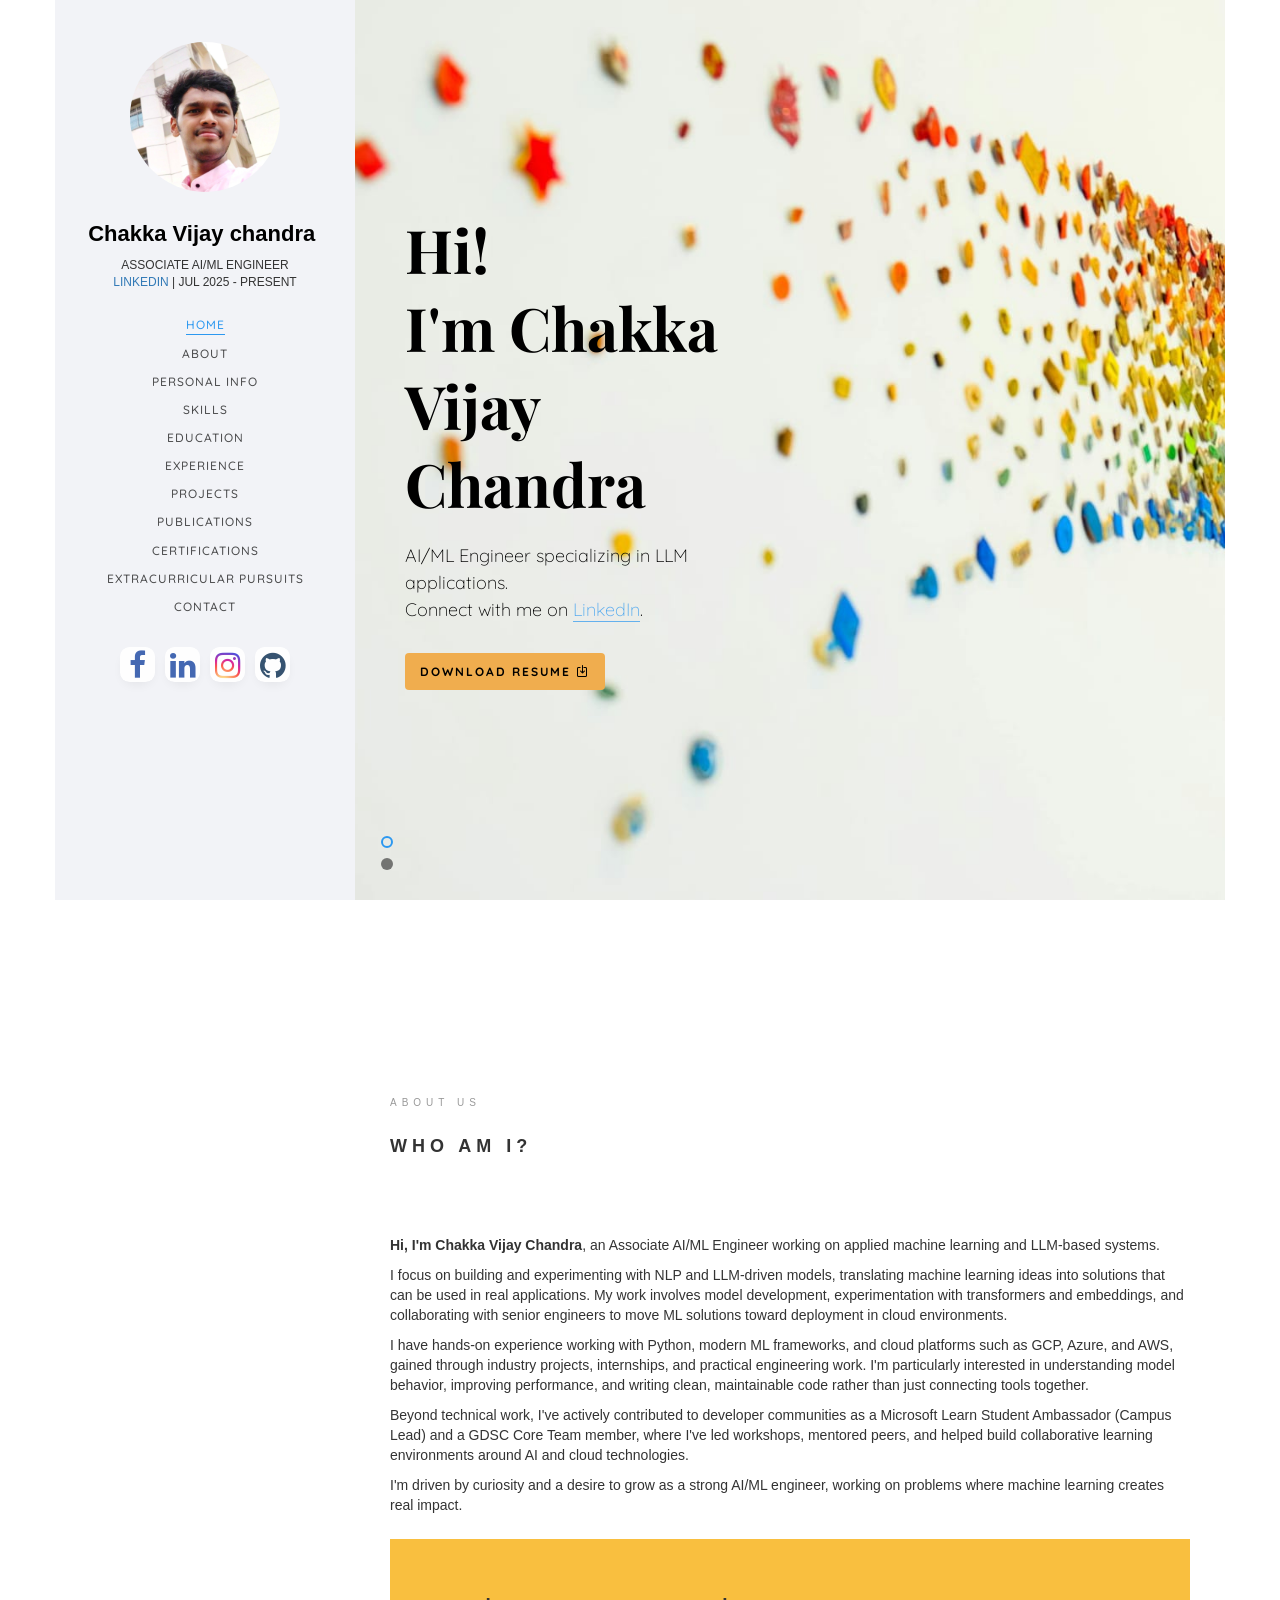
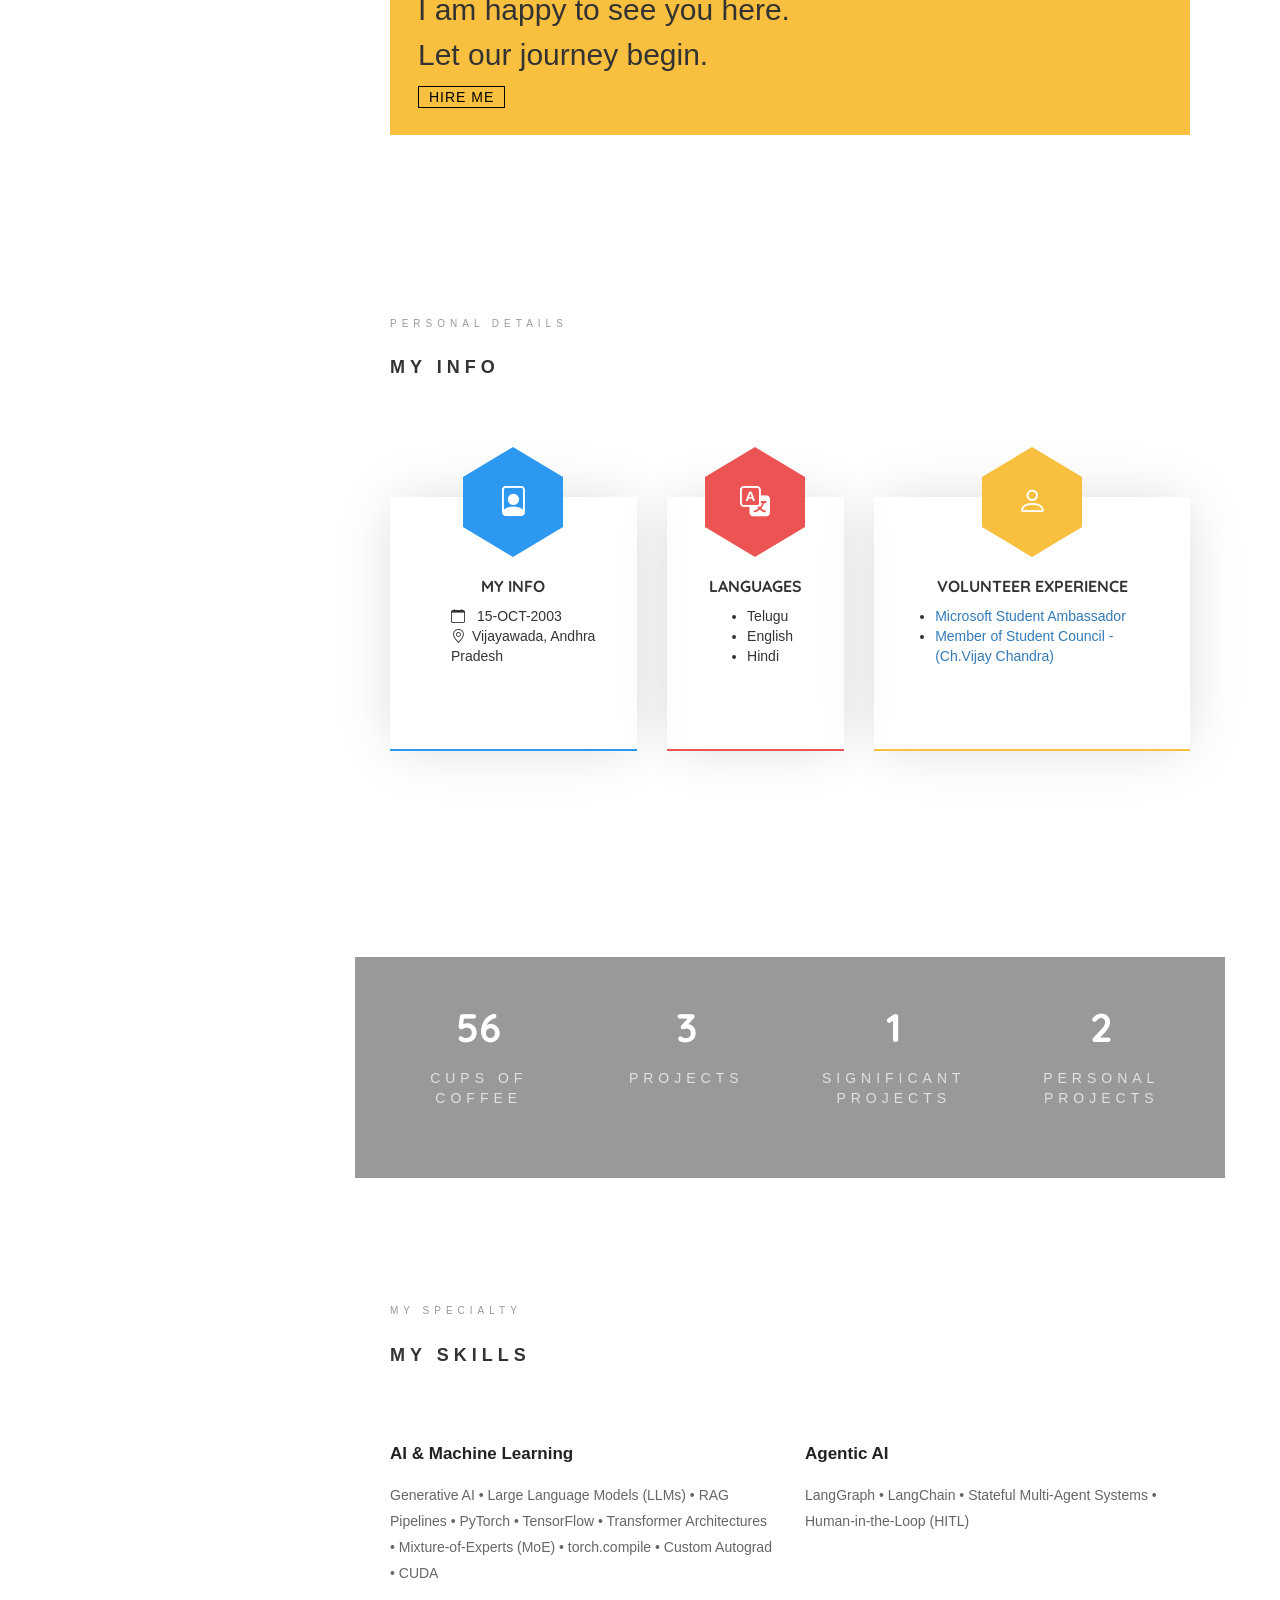
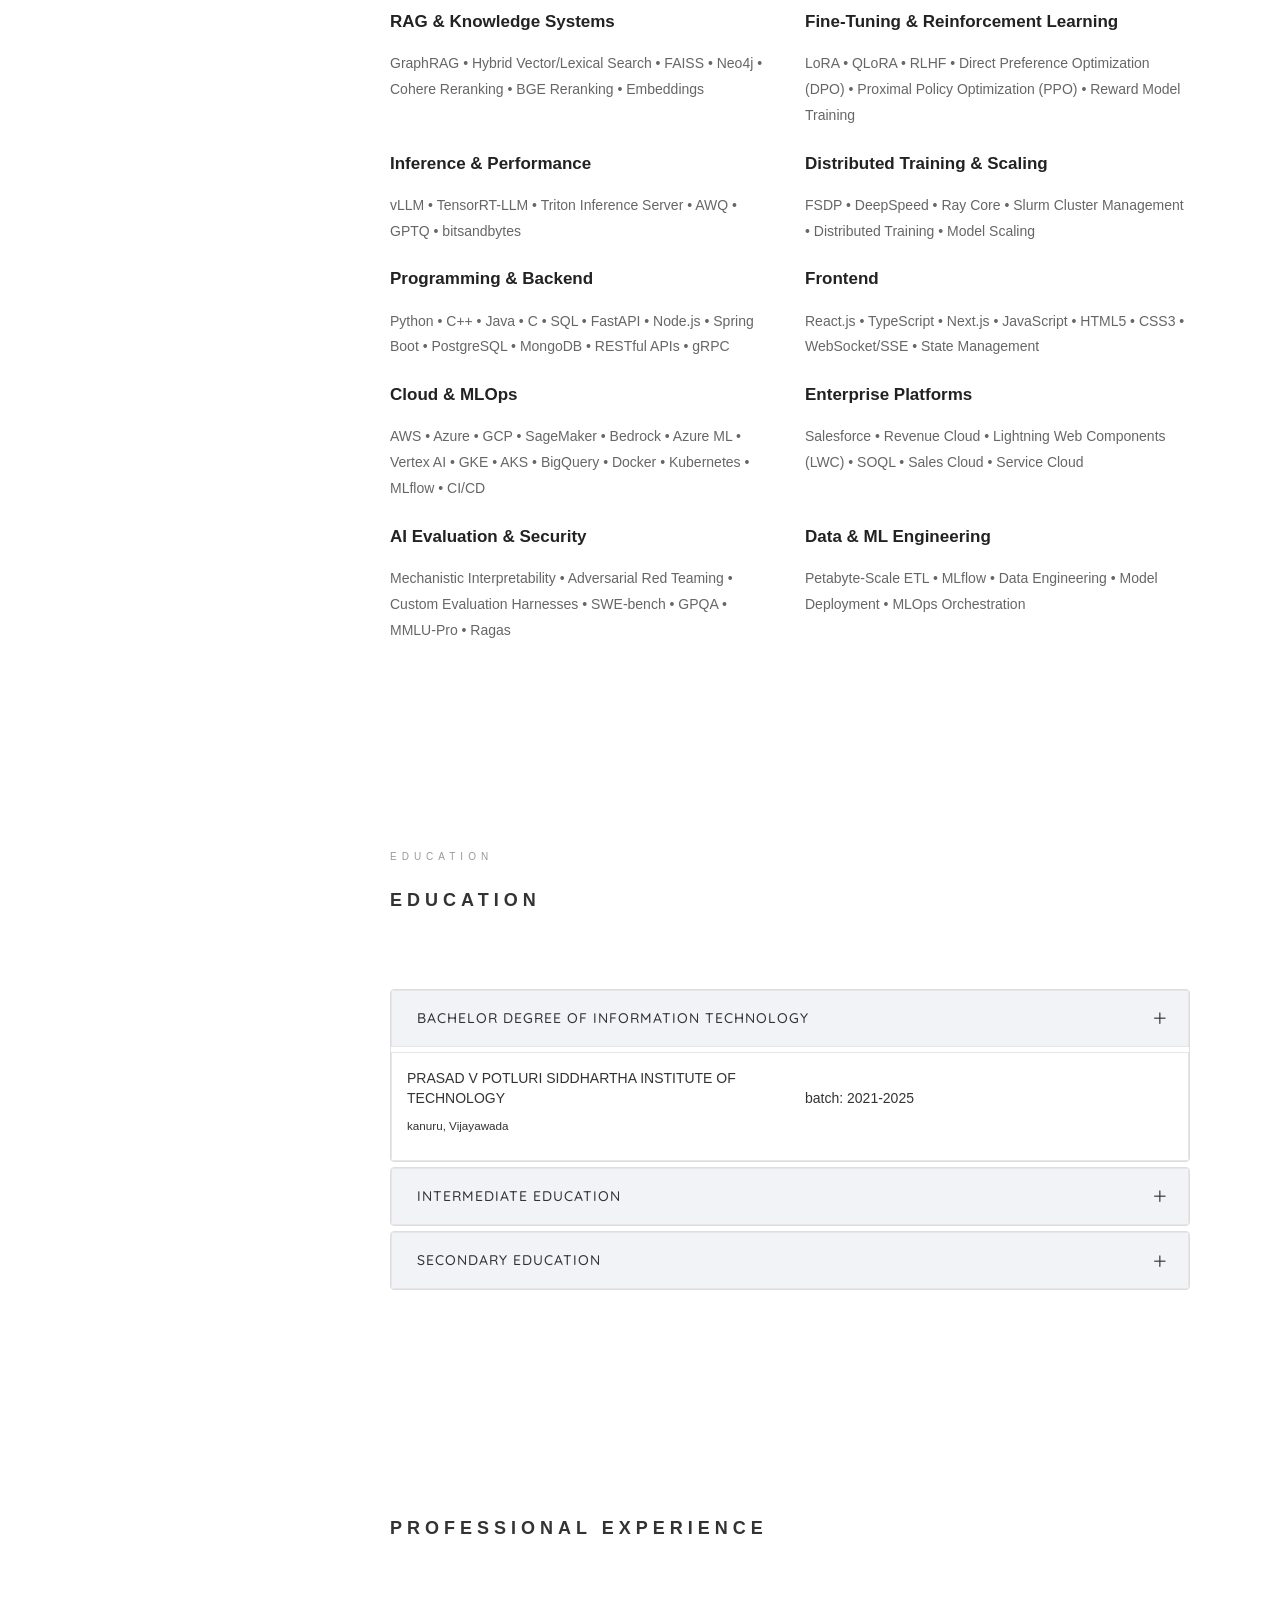
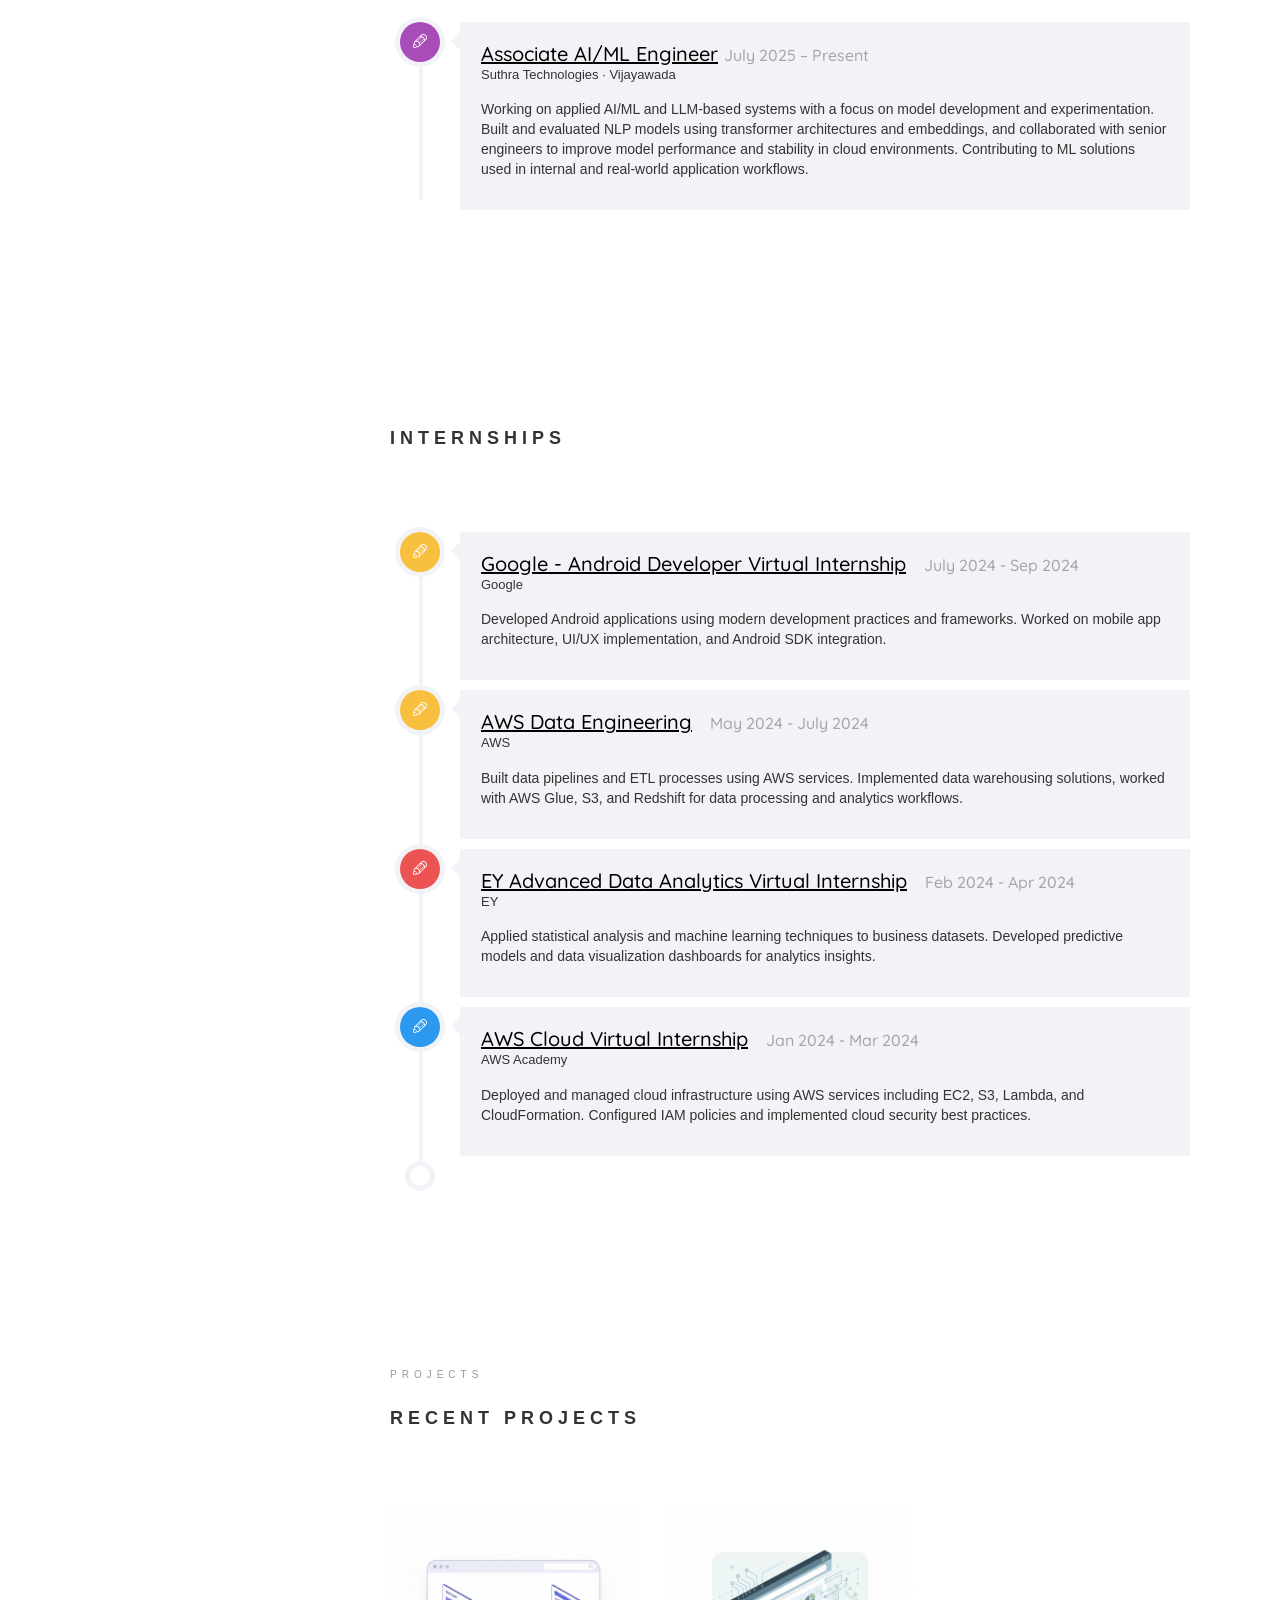
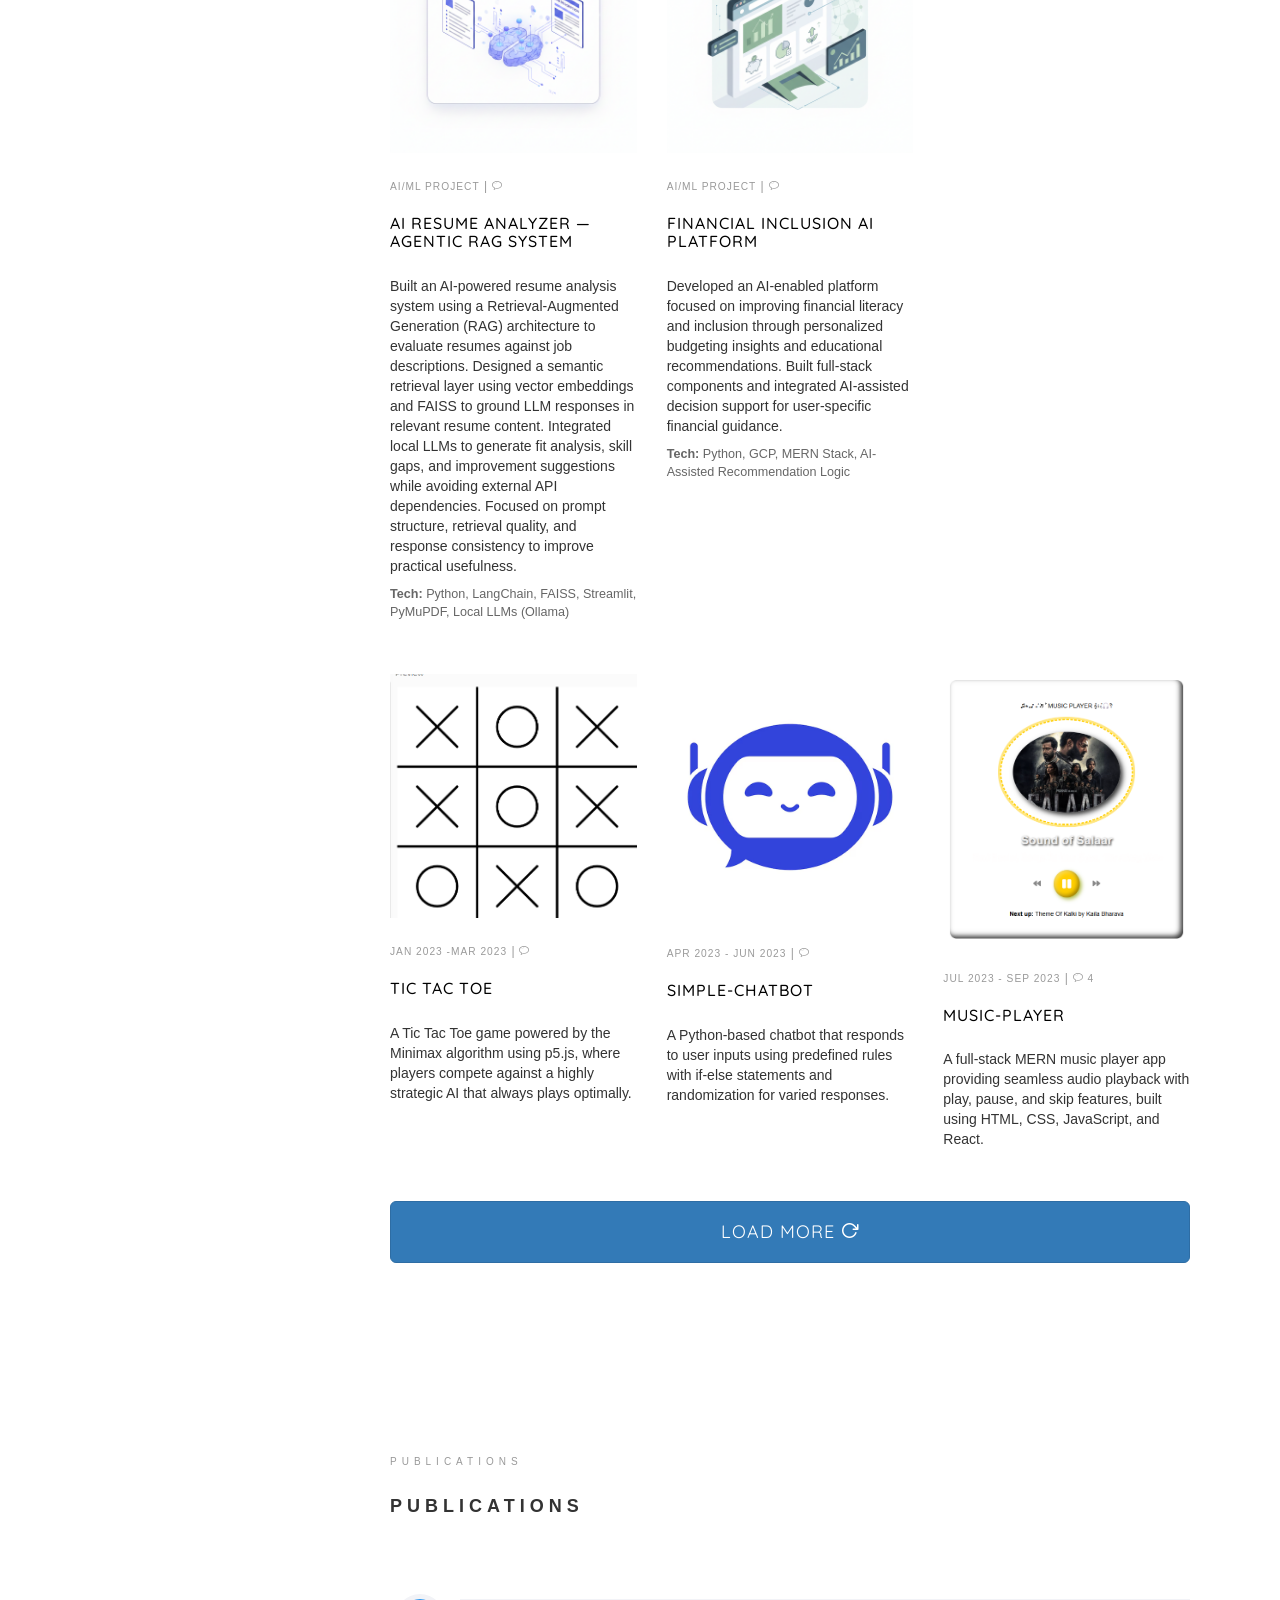
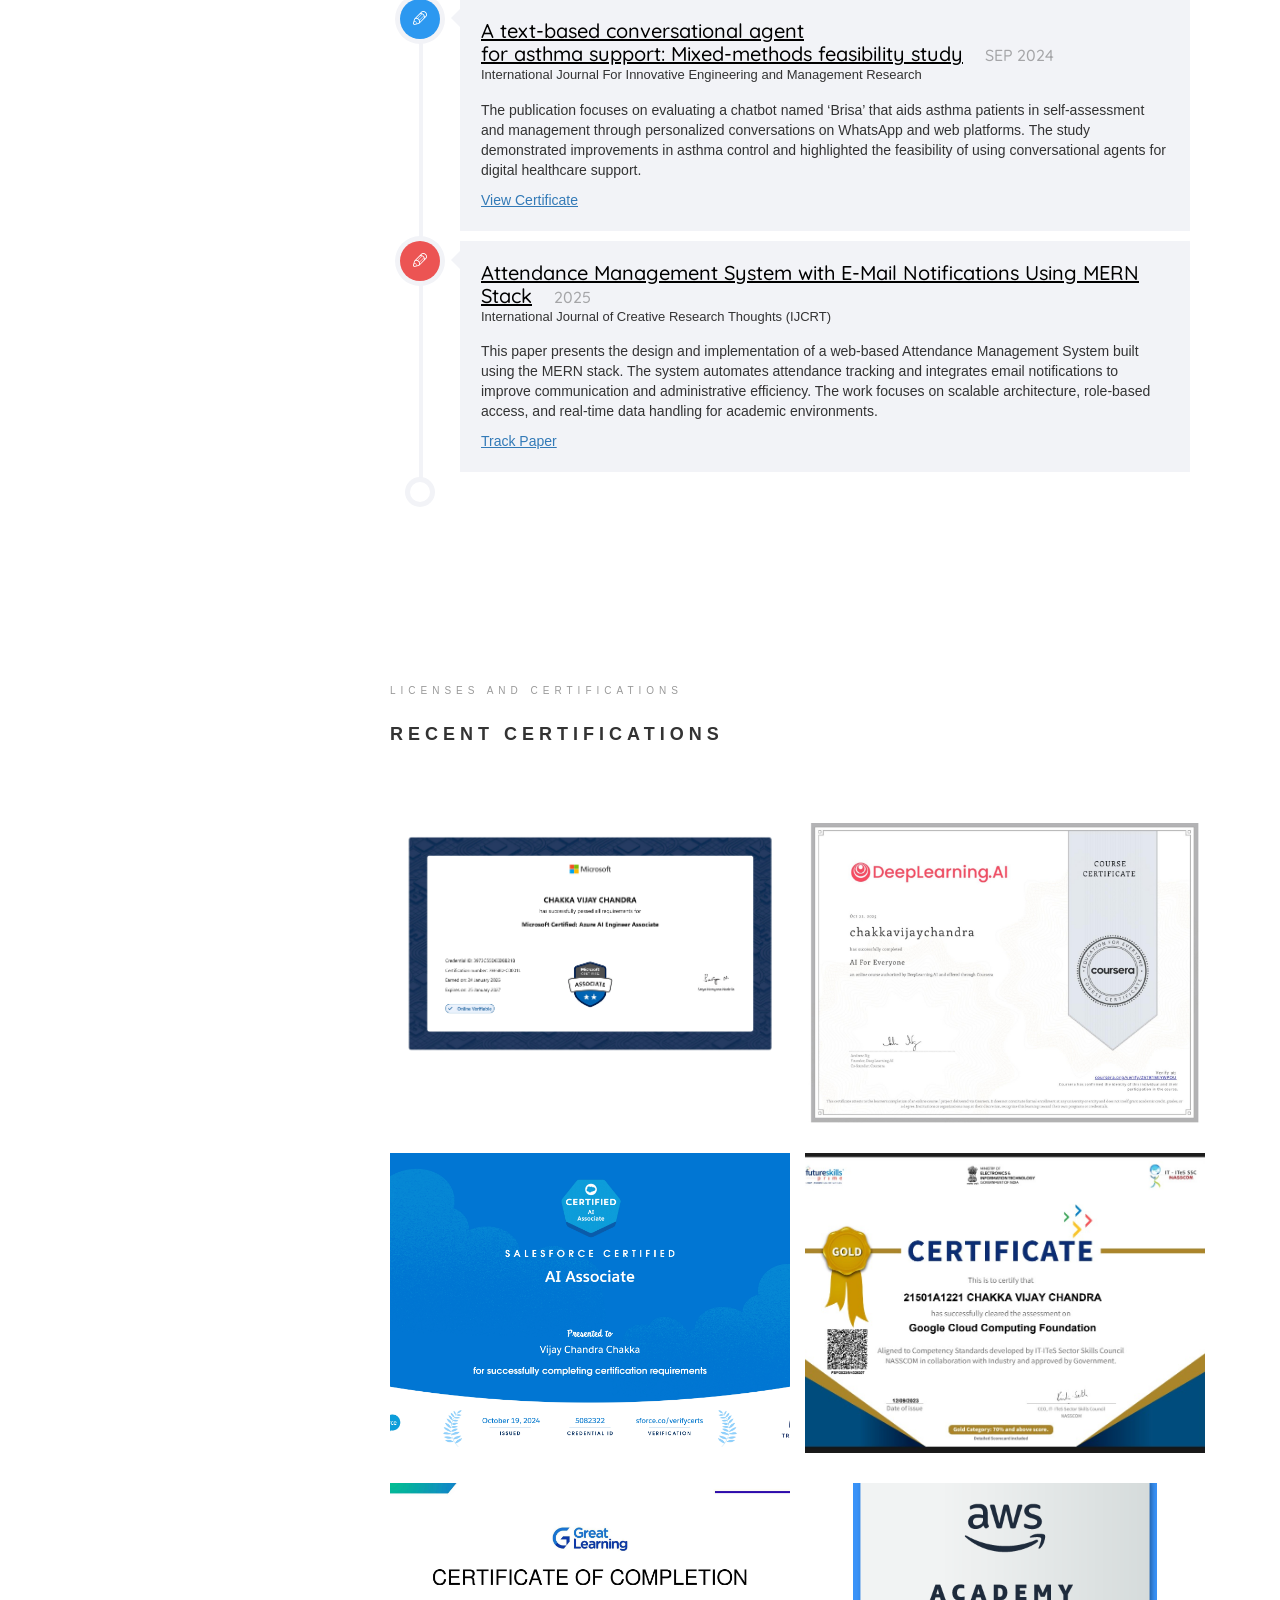
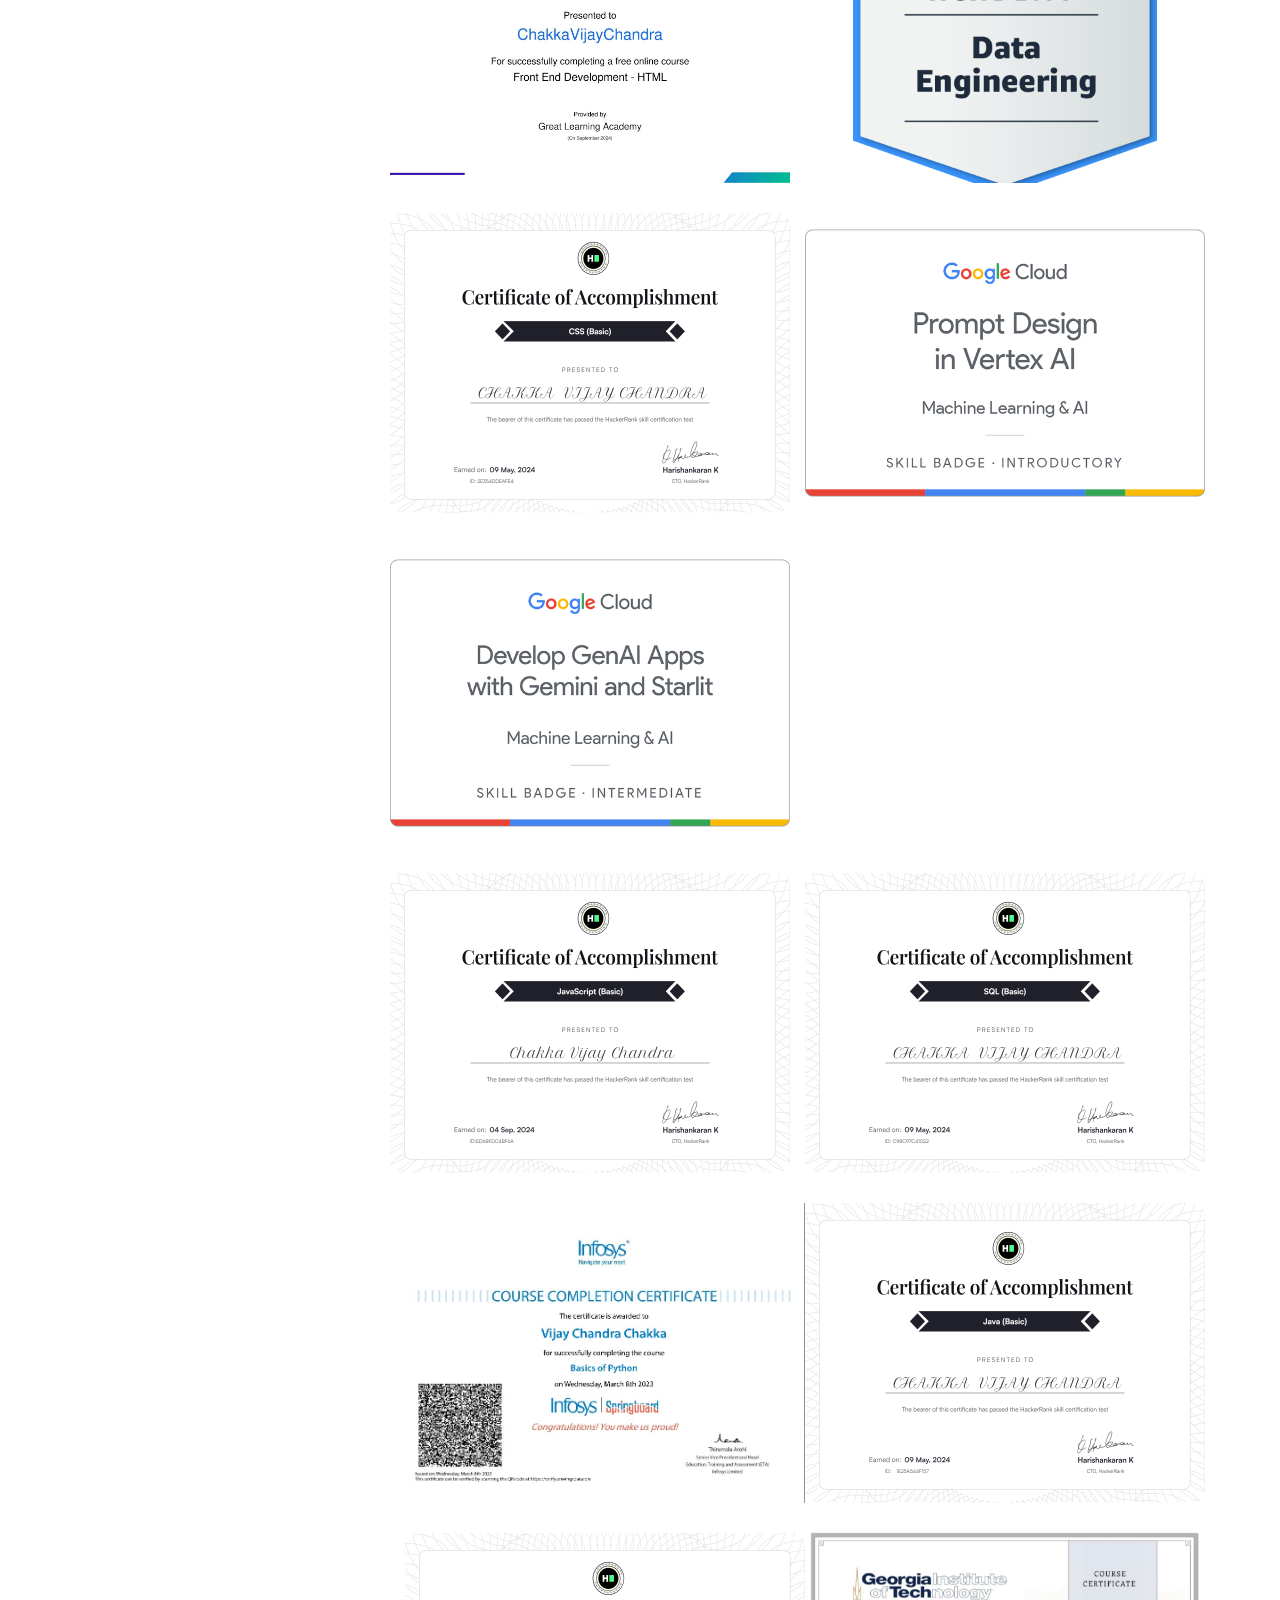
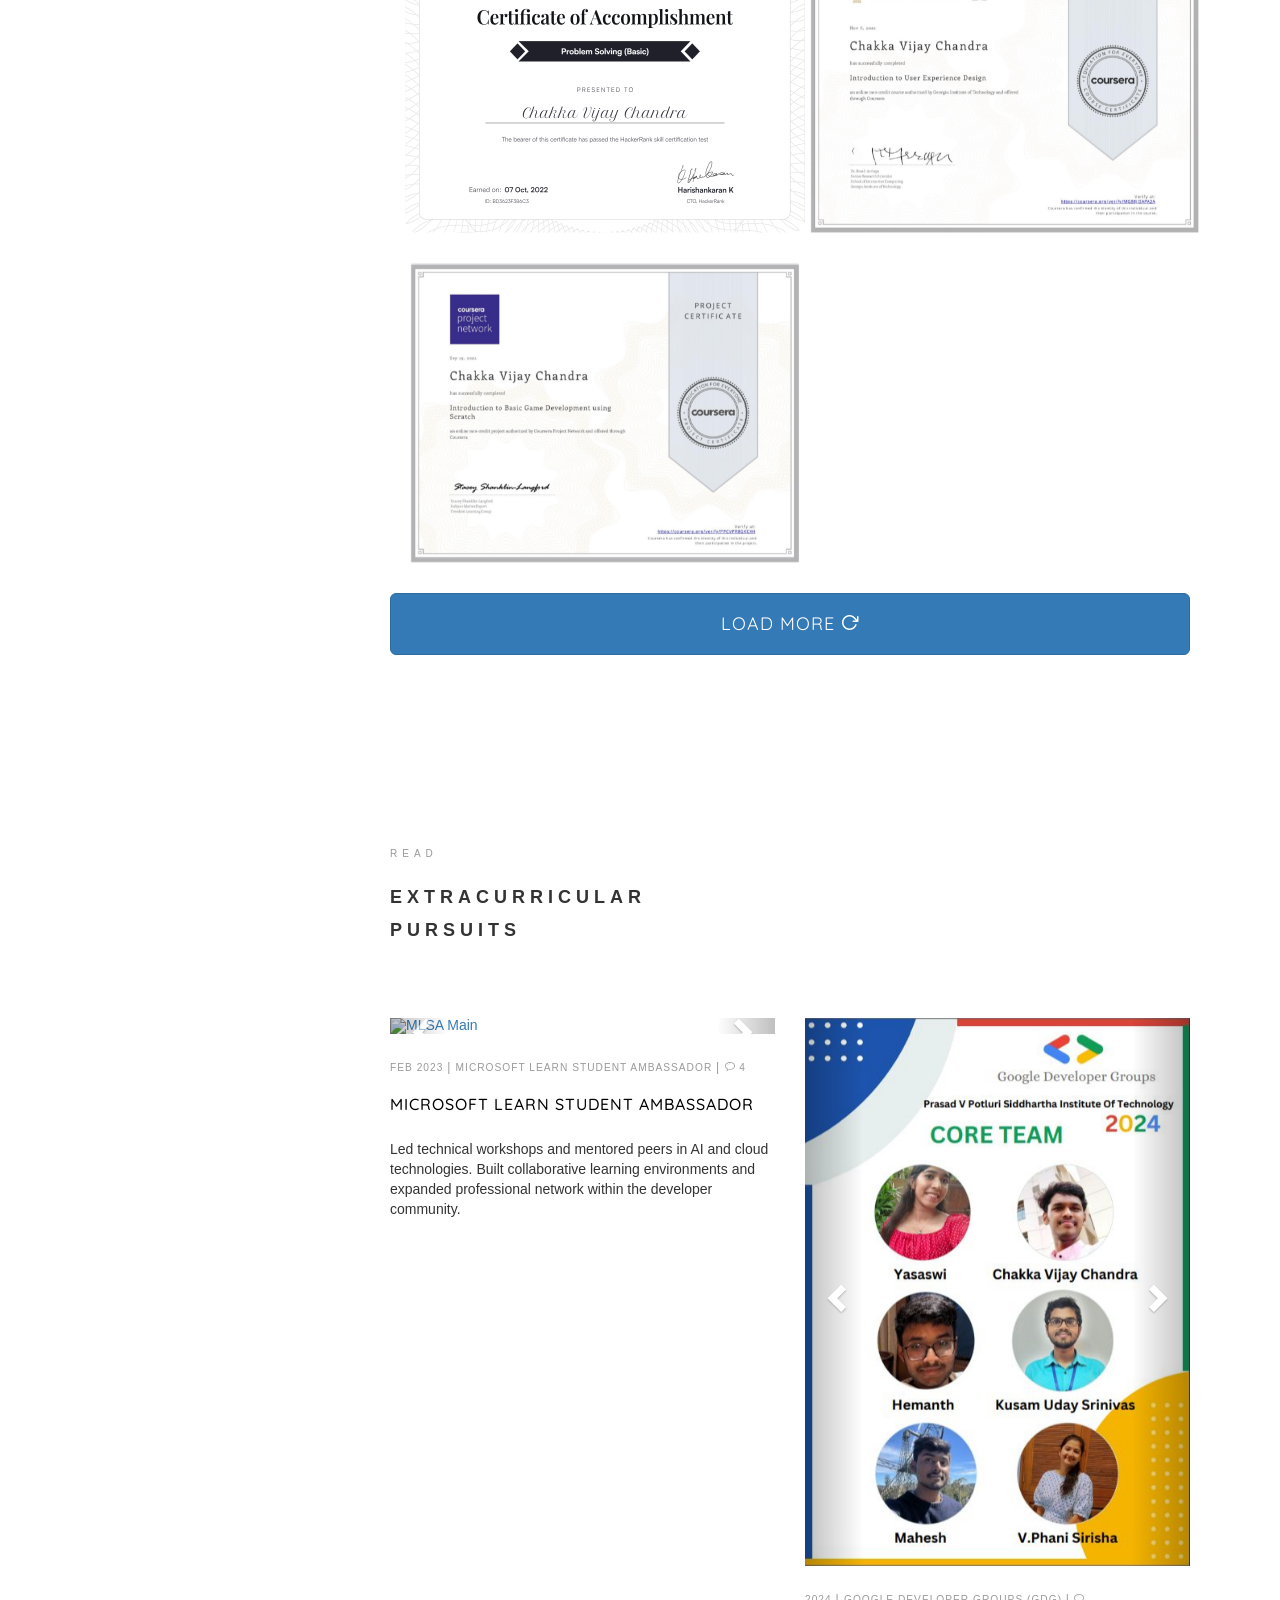
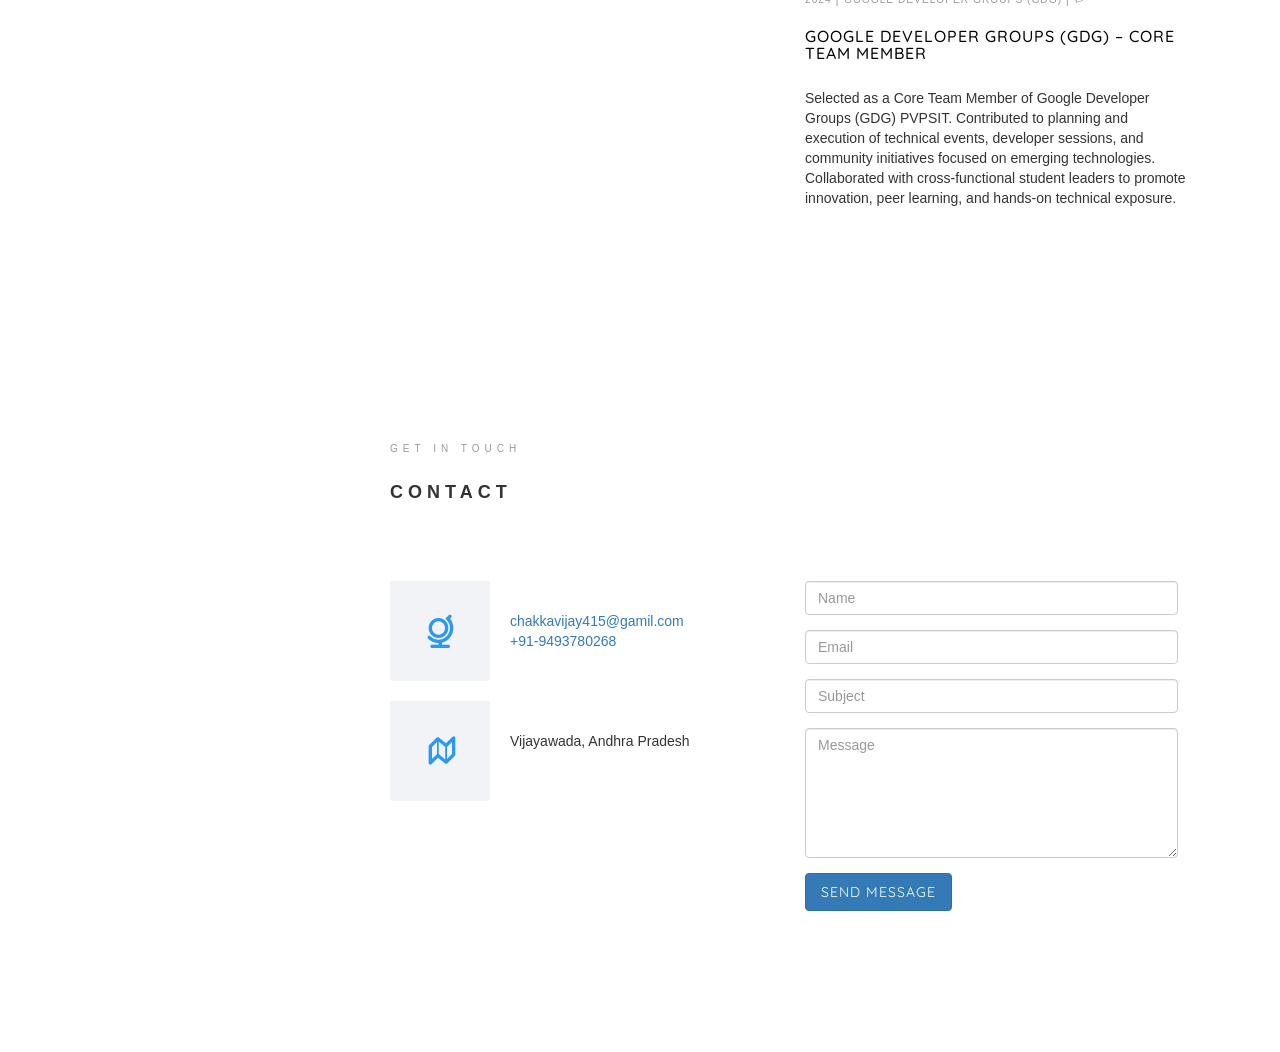
==== commit 9a1ba24f: "Update styling Adjusted padding and min-height for skill cards." ====
--- a/index.html
+++ b/index.html
@@ -1738,14 +1738,14 @@
 	margin-bottom: 24px;
 }
 
-.colorlib-skills .skill-card {
-	width: 100%;
-	background: #fff;
-	border: 1px solid #e8e8e8;
-	border-radius: 12px;
-	padding: 28px 30px;
-	min-height: 180px;
-	margin-bottom: 0;
+	colorlib-skills .skill-card {
+		width: 100%;
+		background: #fff;
+		border: 1px solid #e8e8e8;
+		border-radius: 12px;
+		padding: 26px 28px;
+		min-height: 170px;
+		margin-bottom: 0;
 	box-shadow: 0 2px 10px rgba(0, 0, 0, 0.04);
 	transition: transform 0.2s ease, box-shadow 0.2s ease,
 		border-color 0.2s ease;
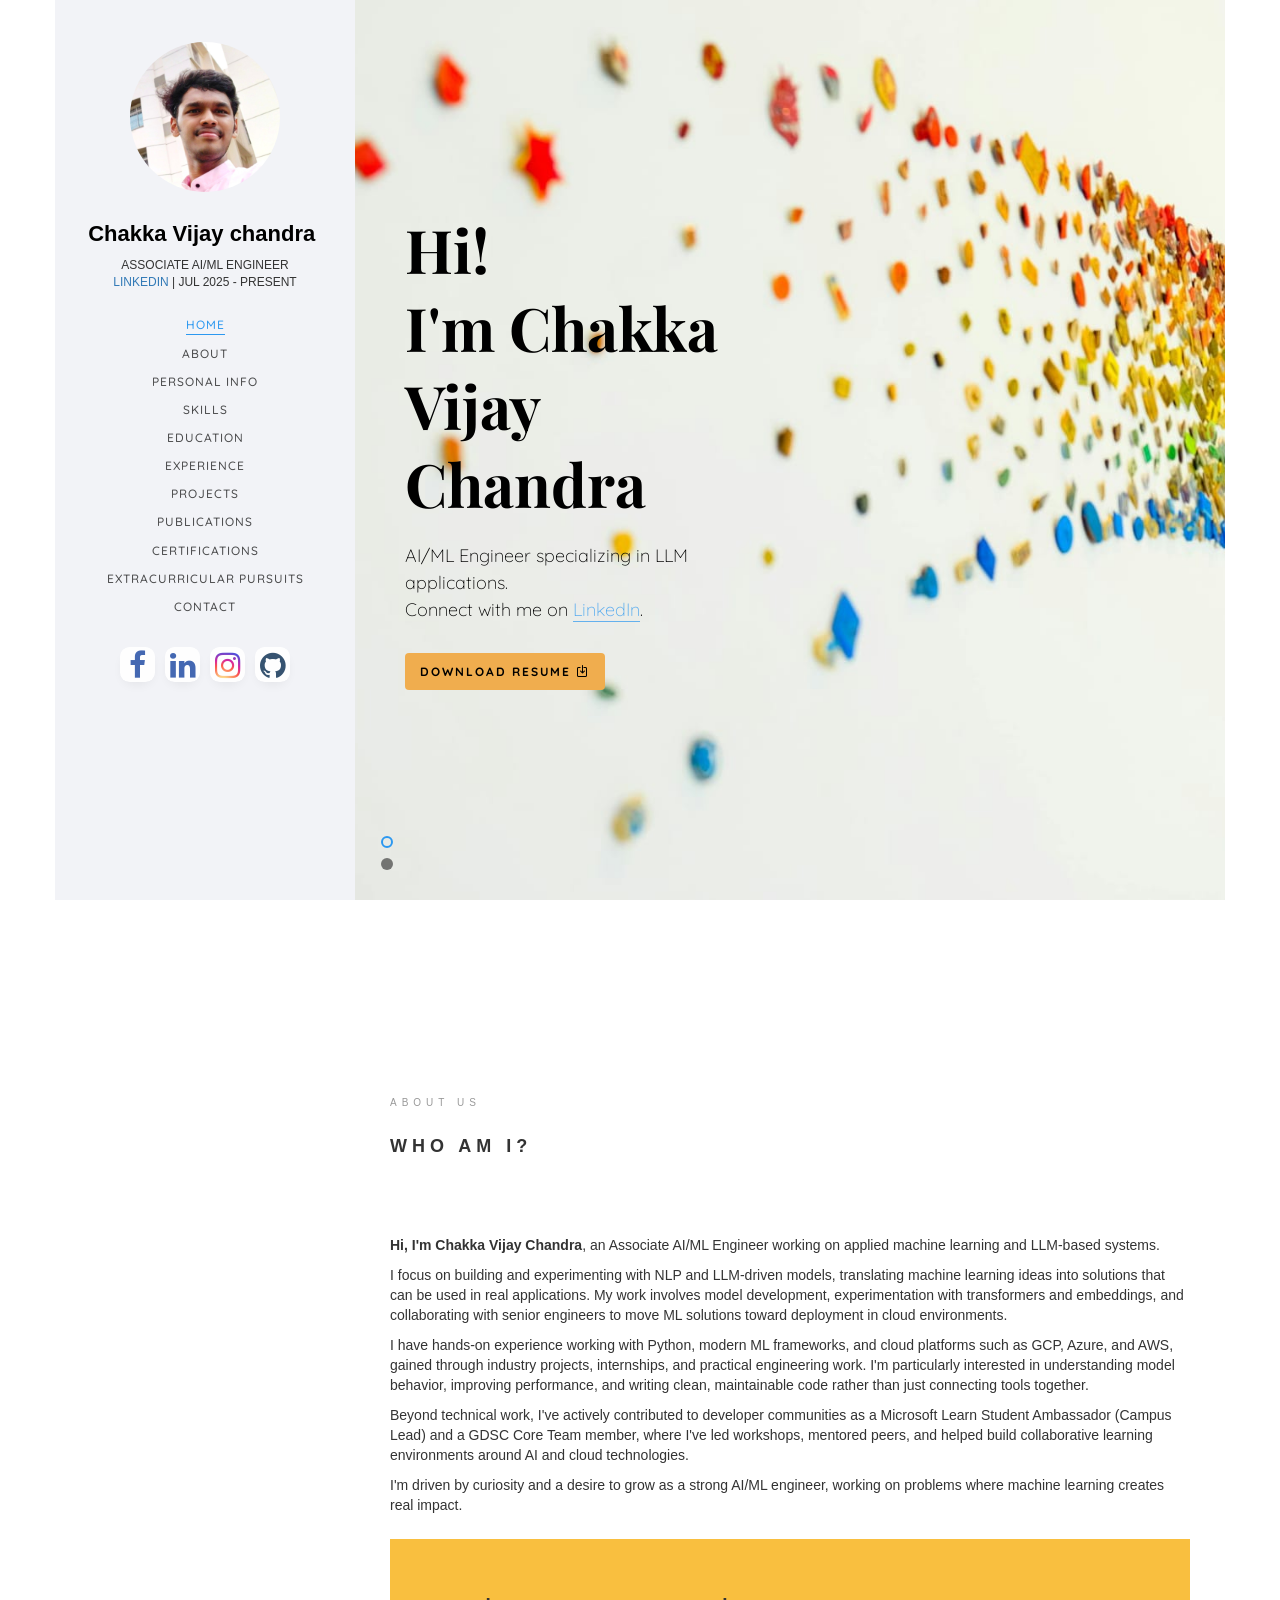
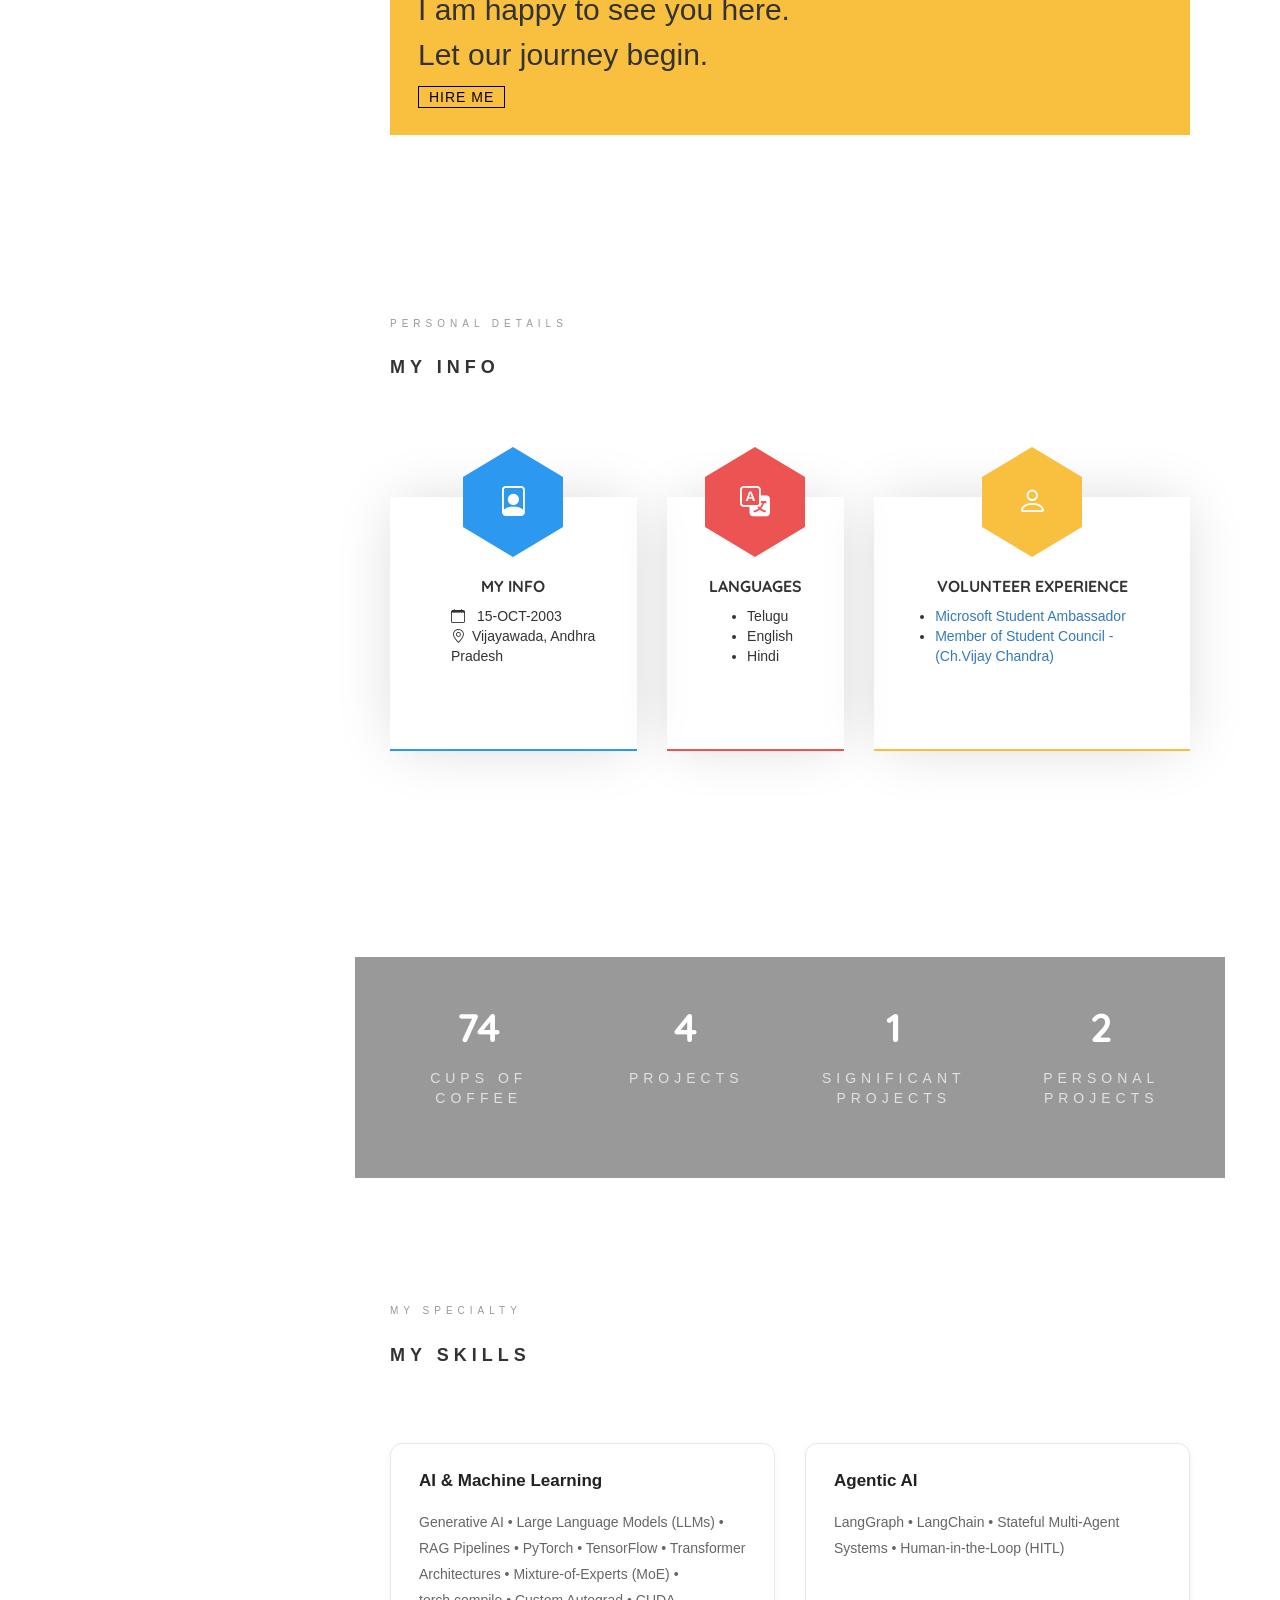
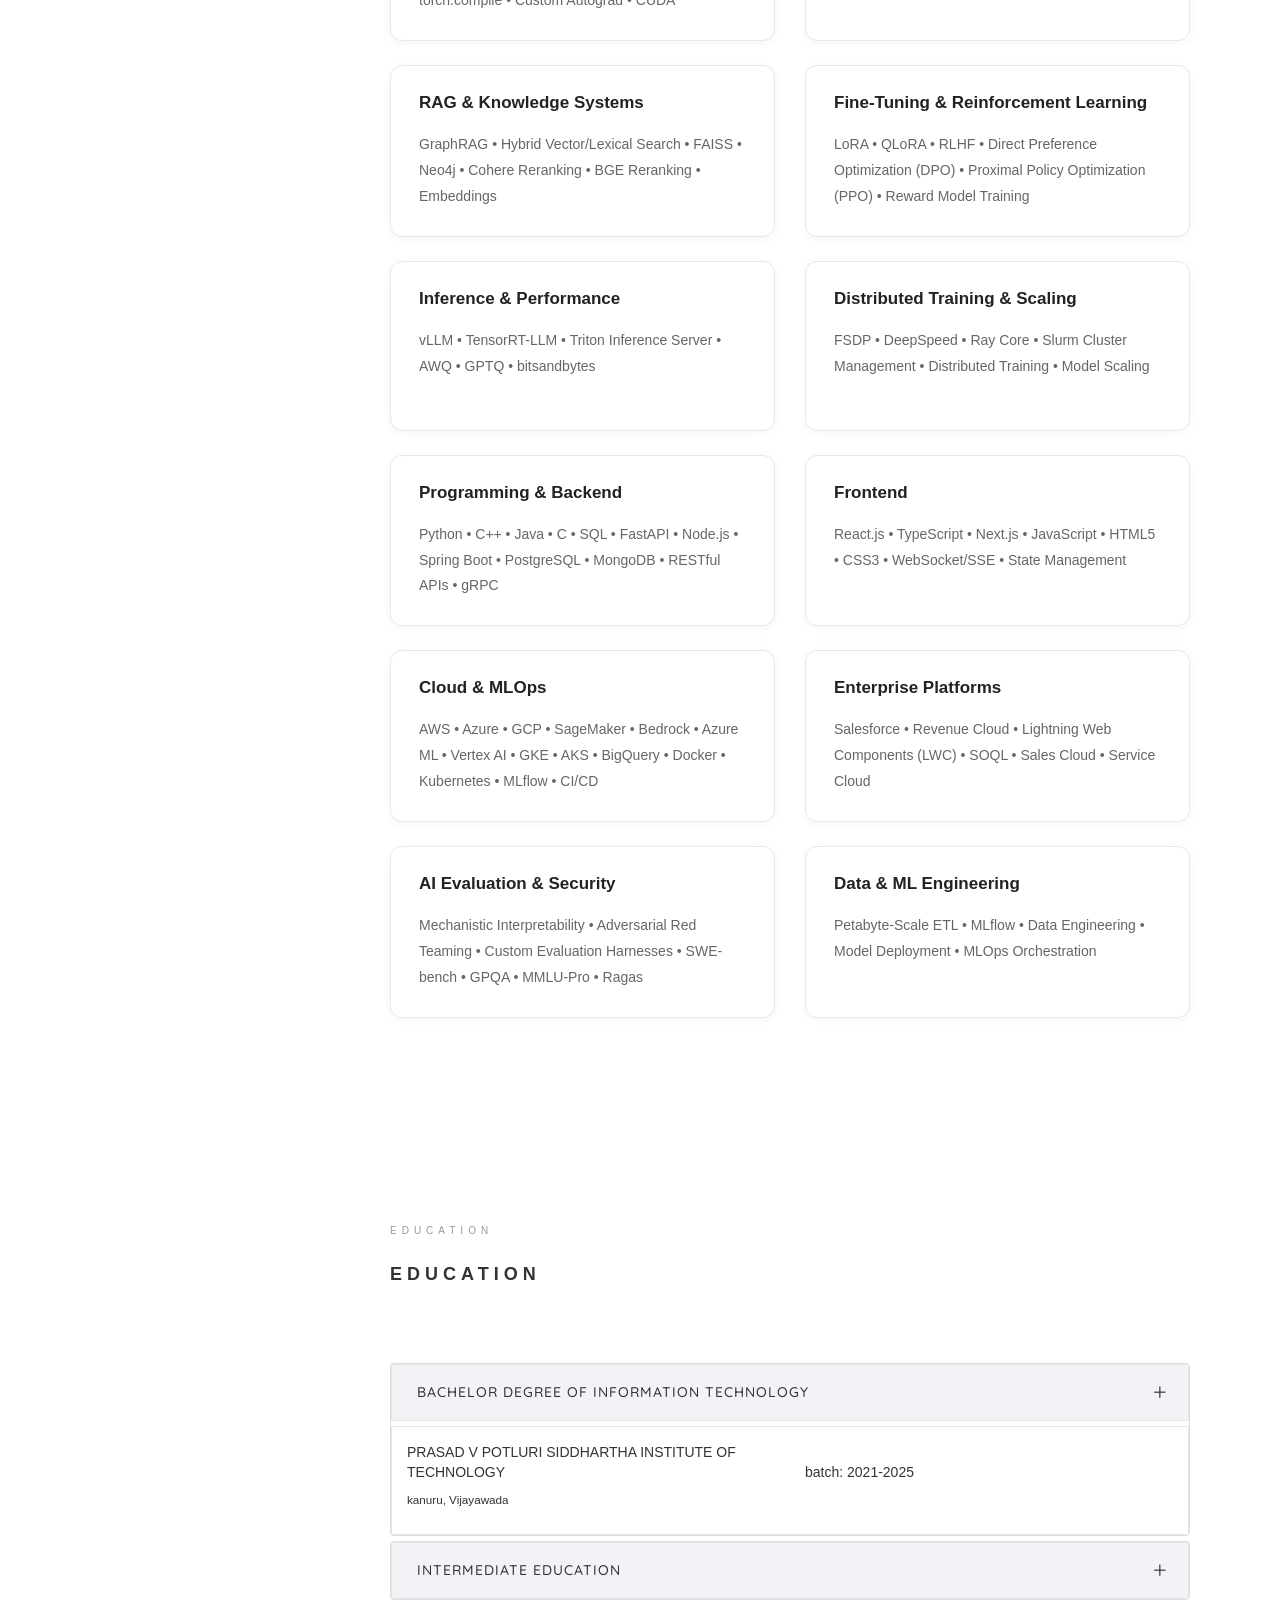
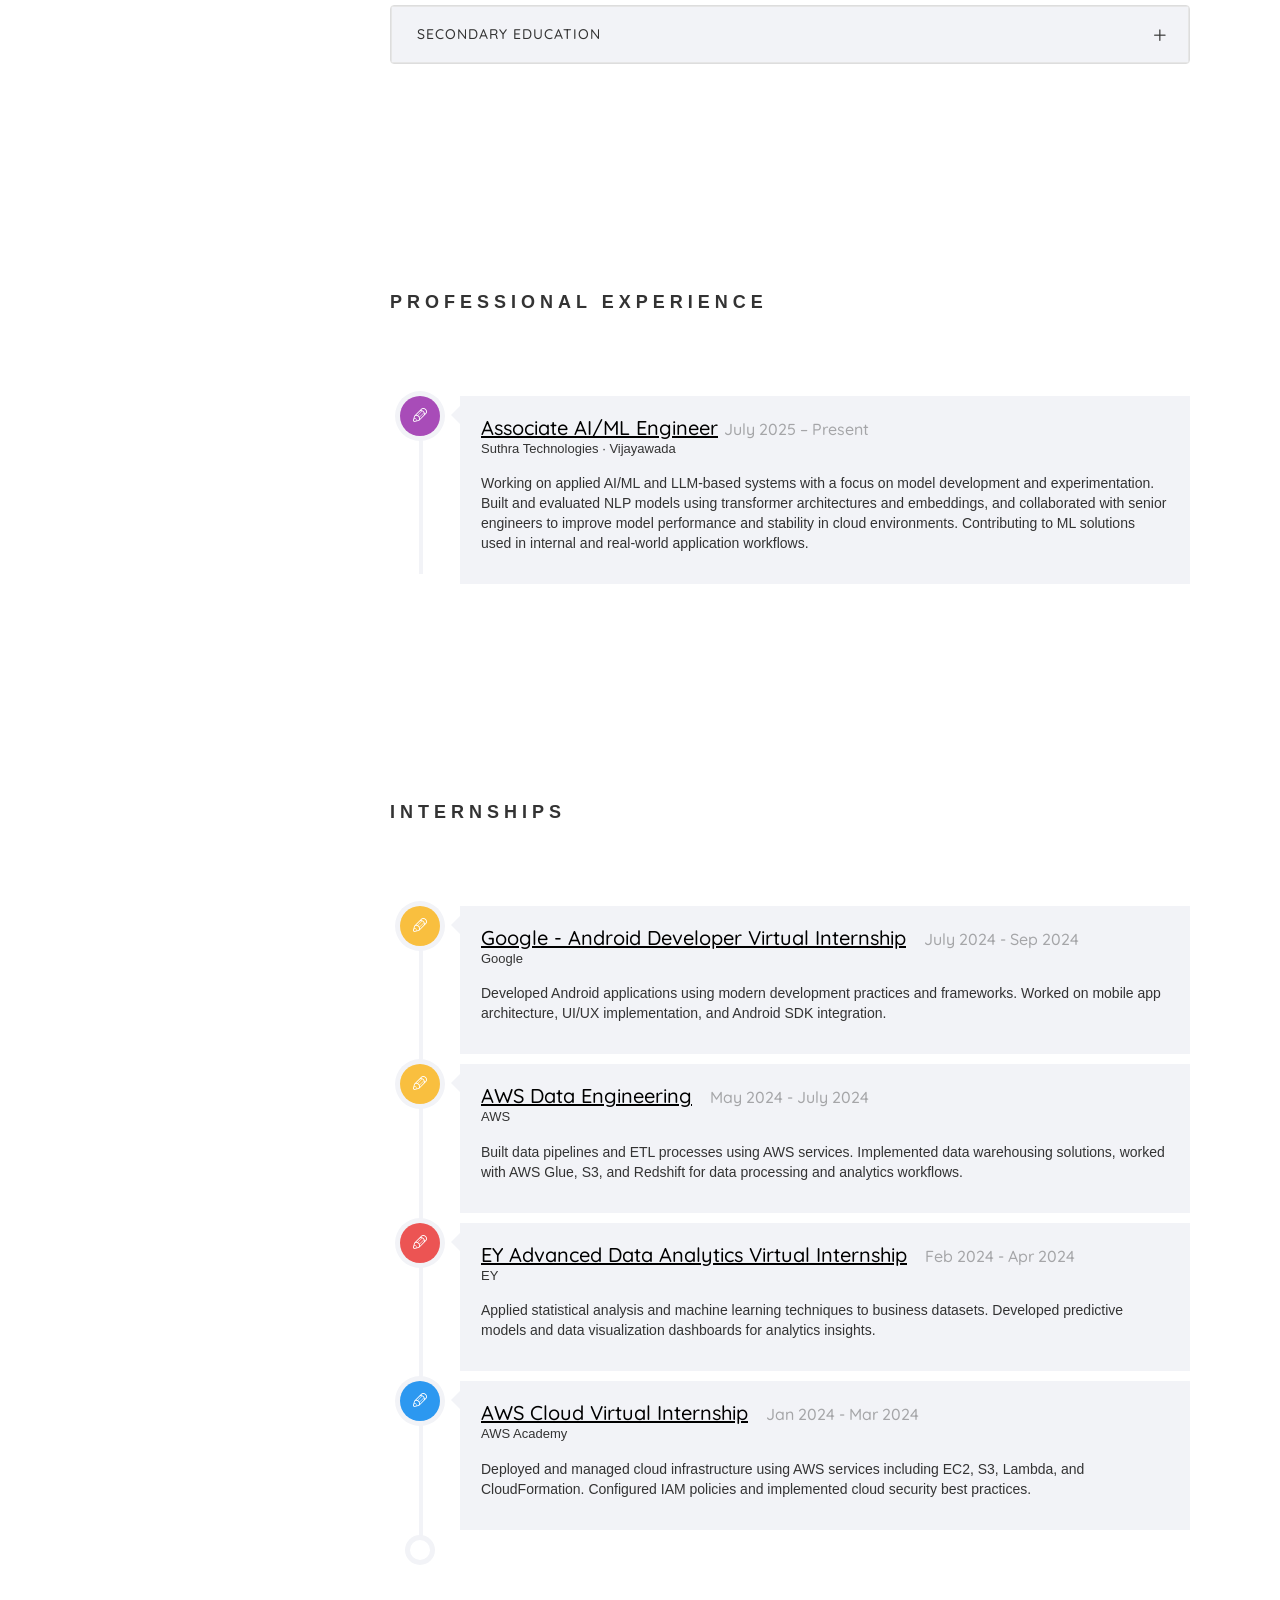
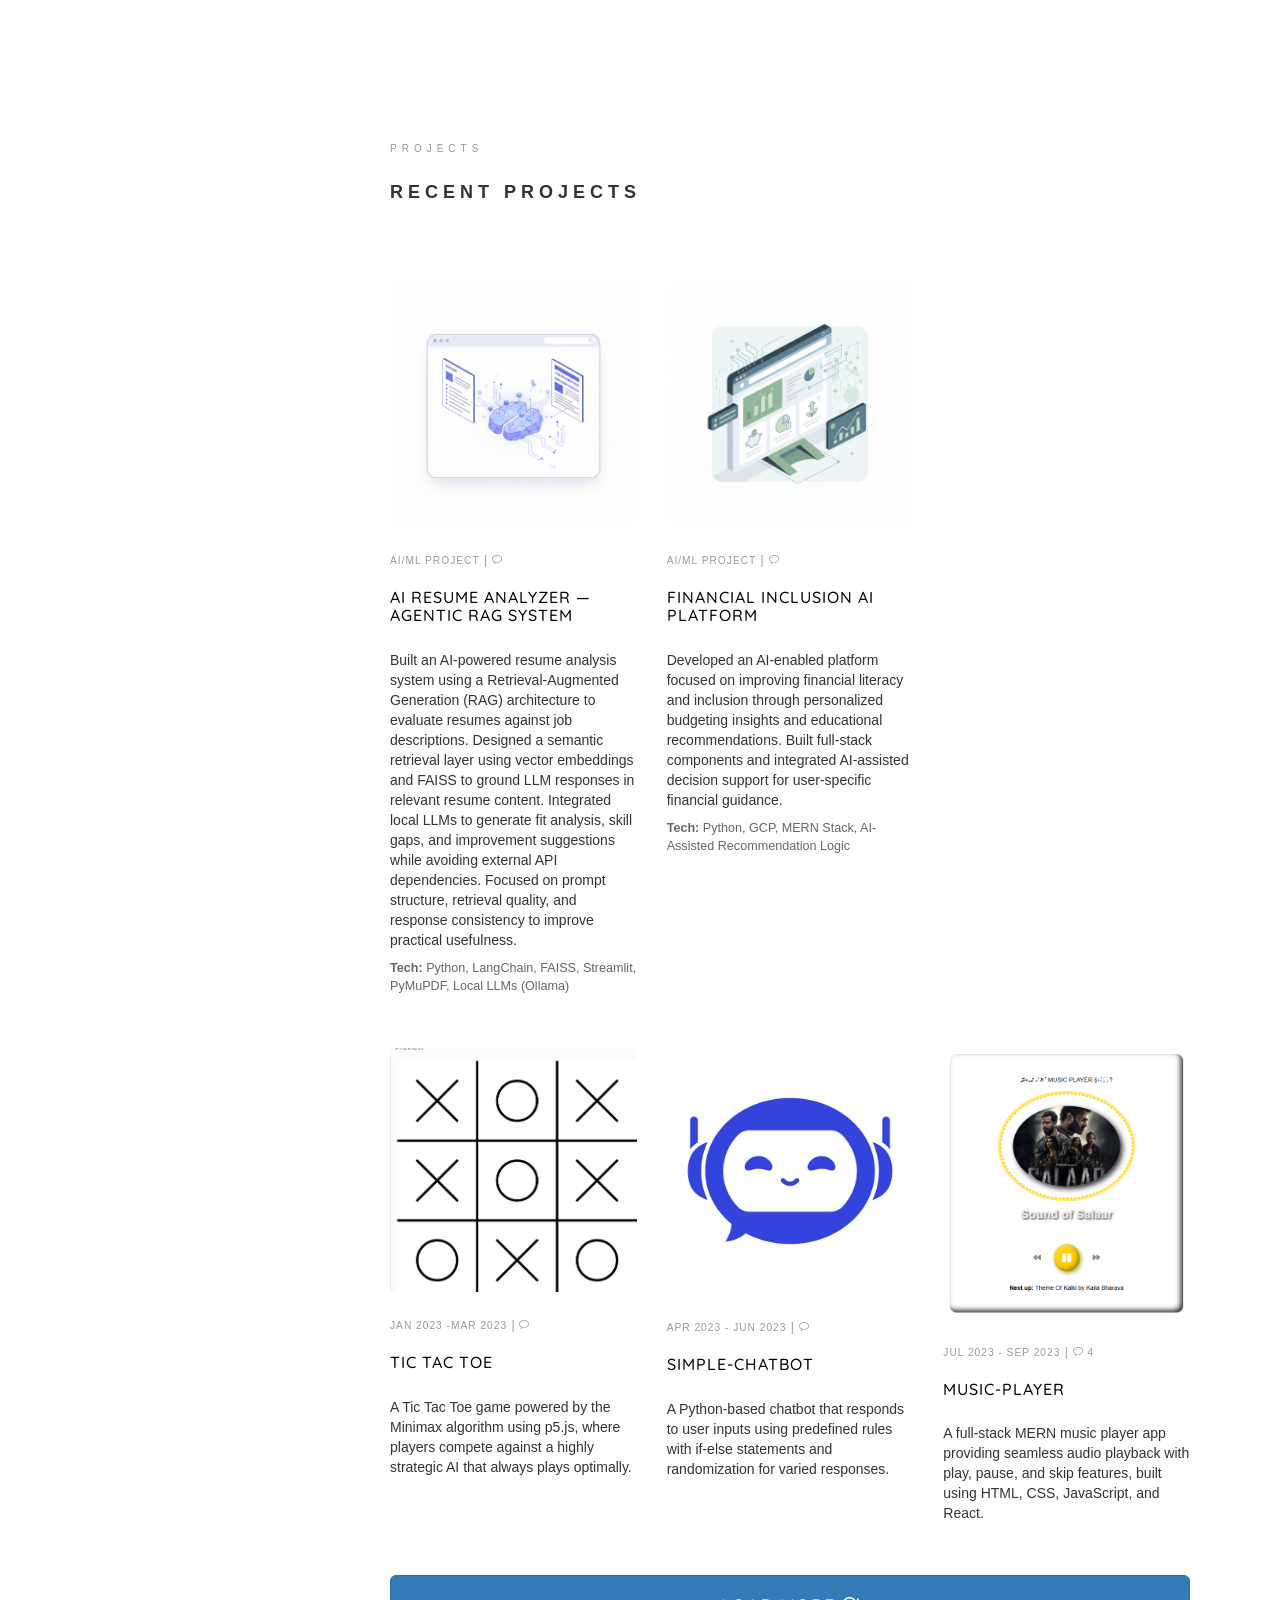
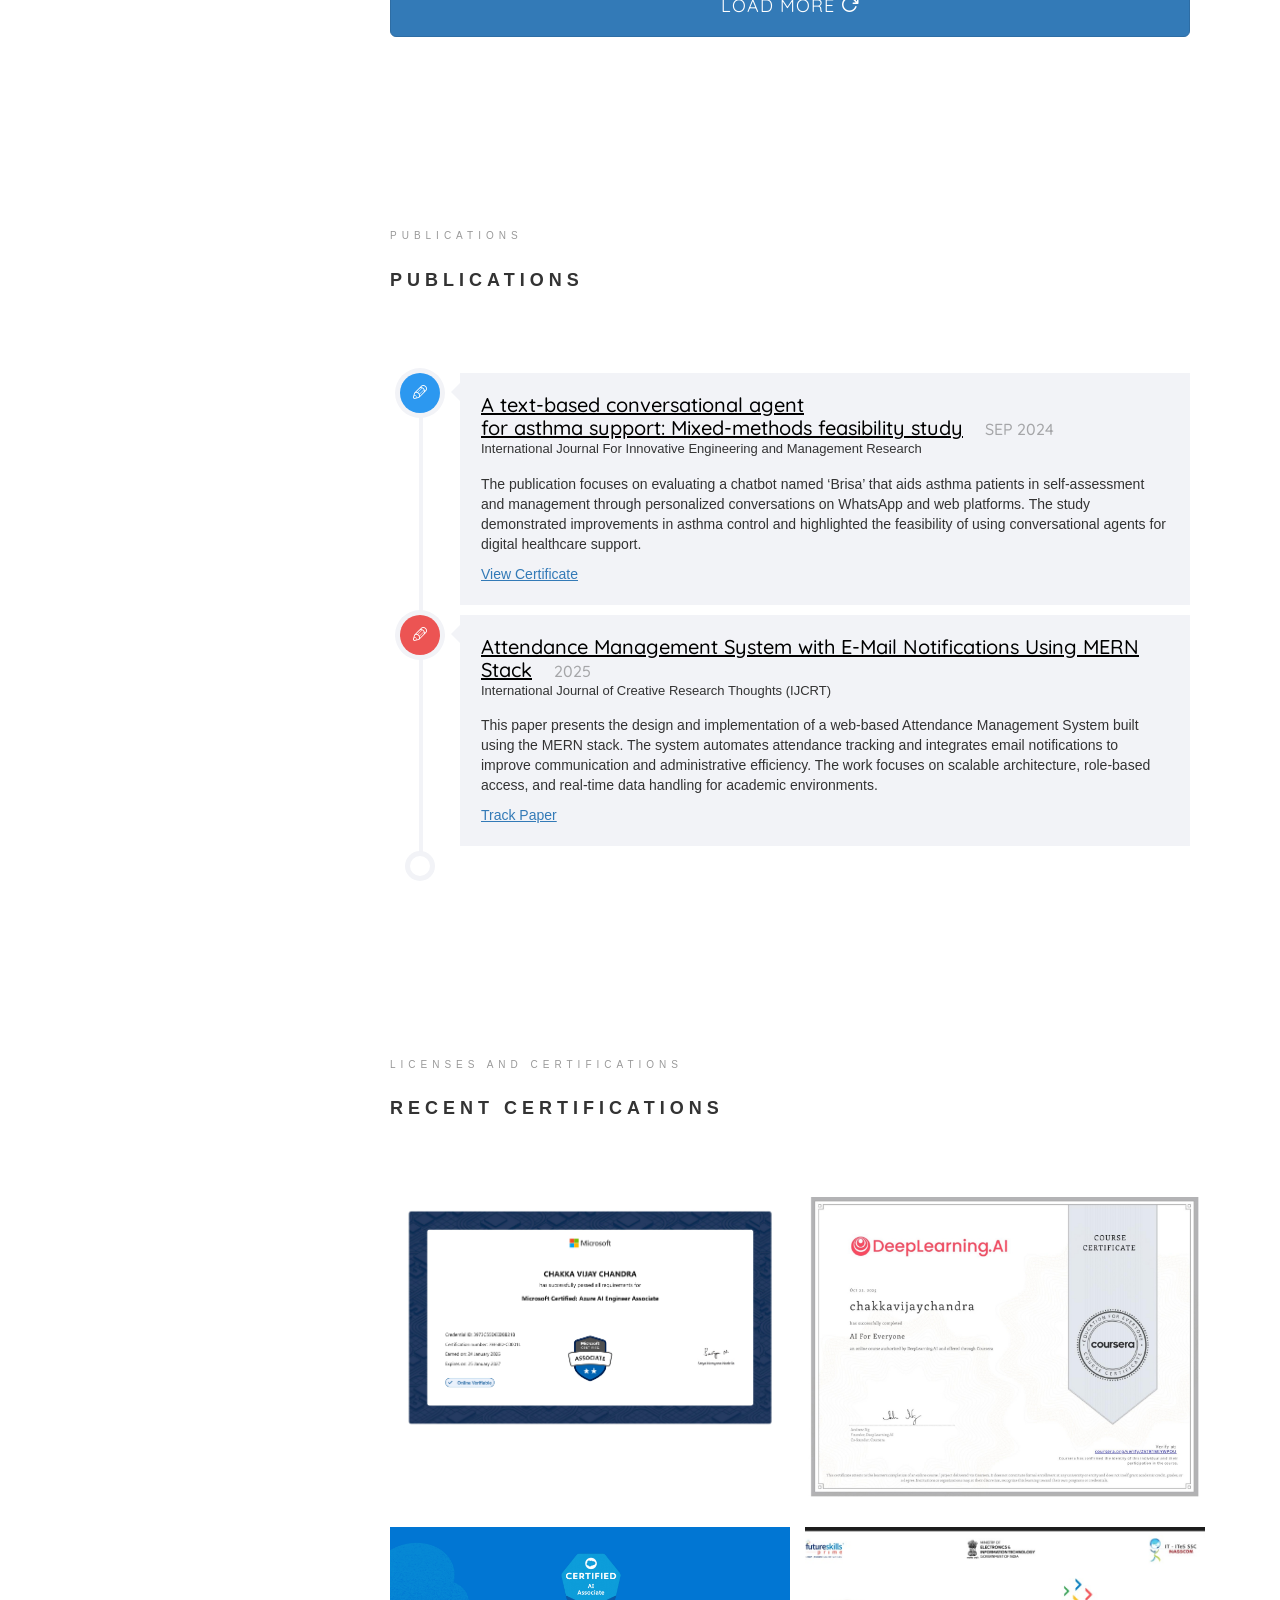
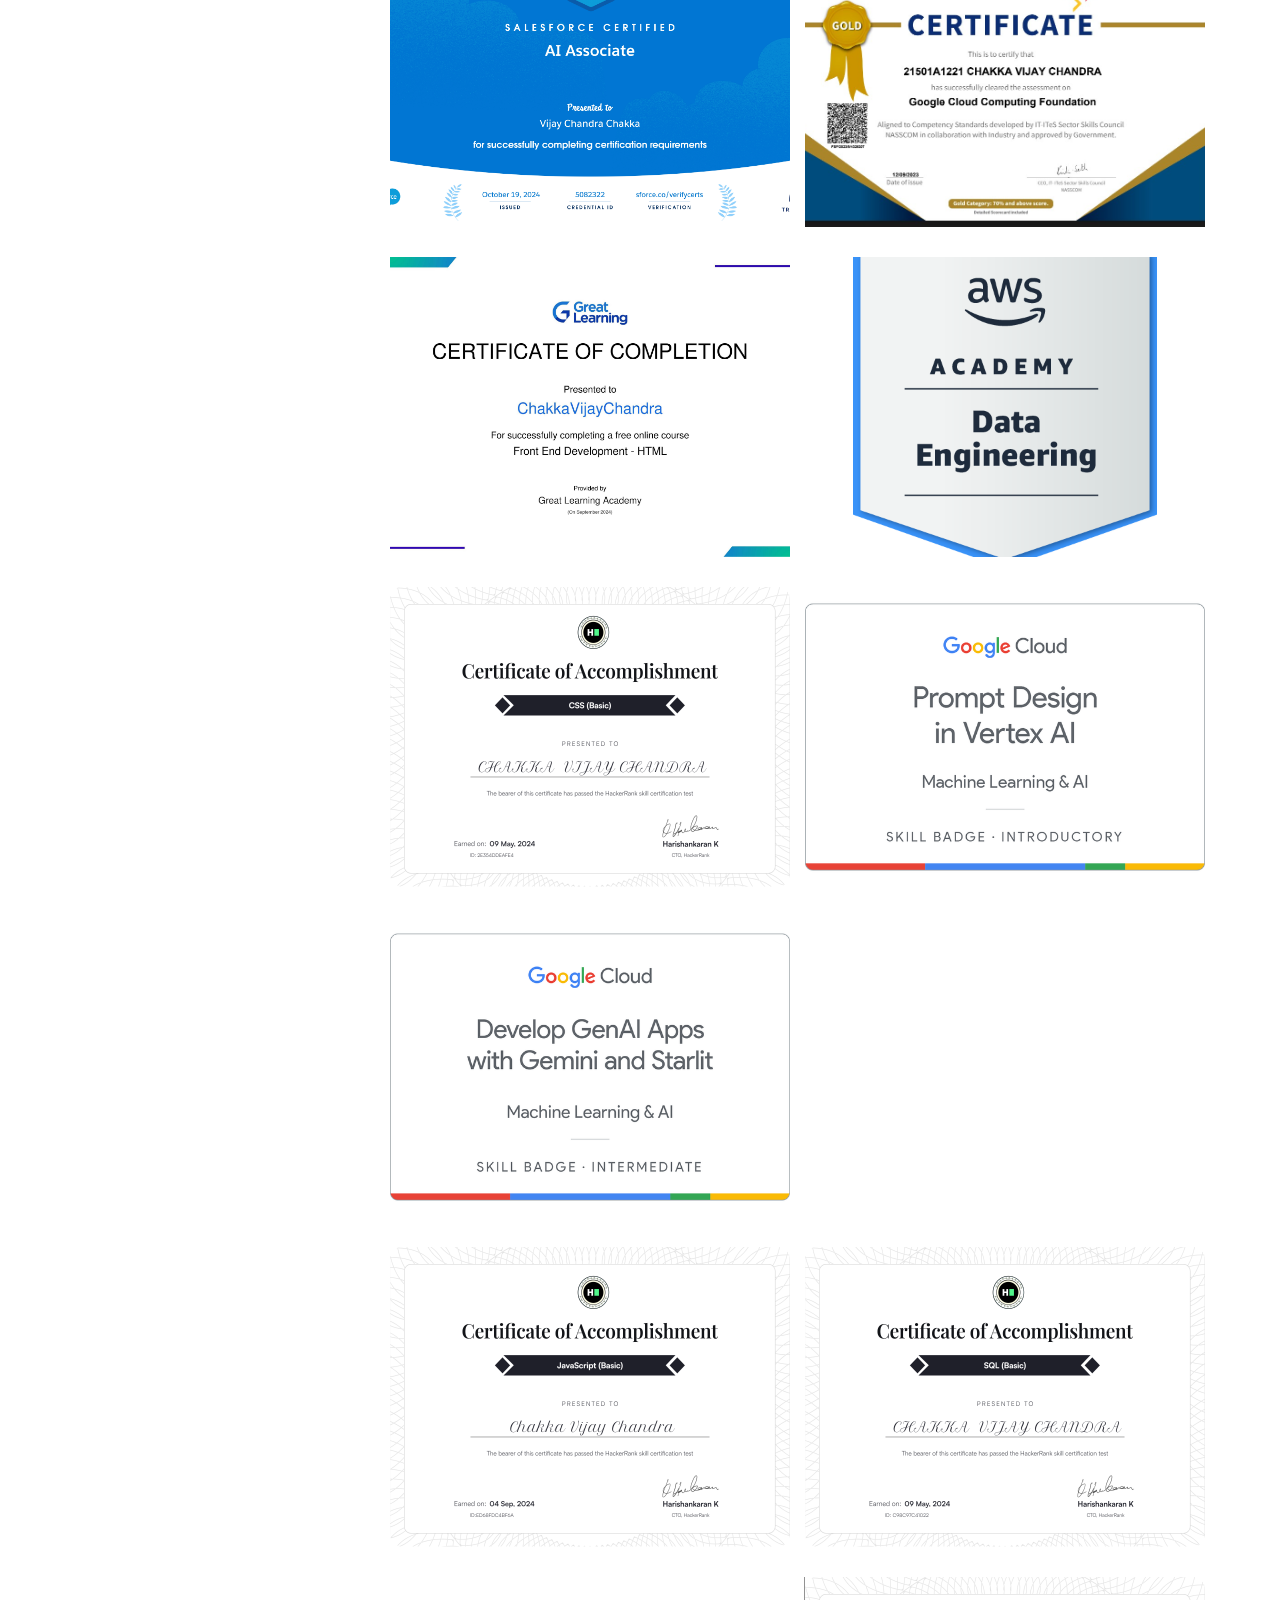
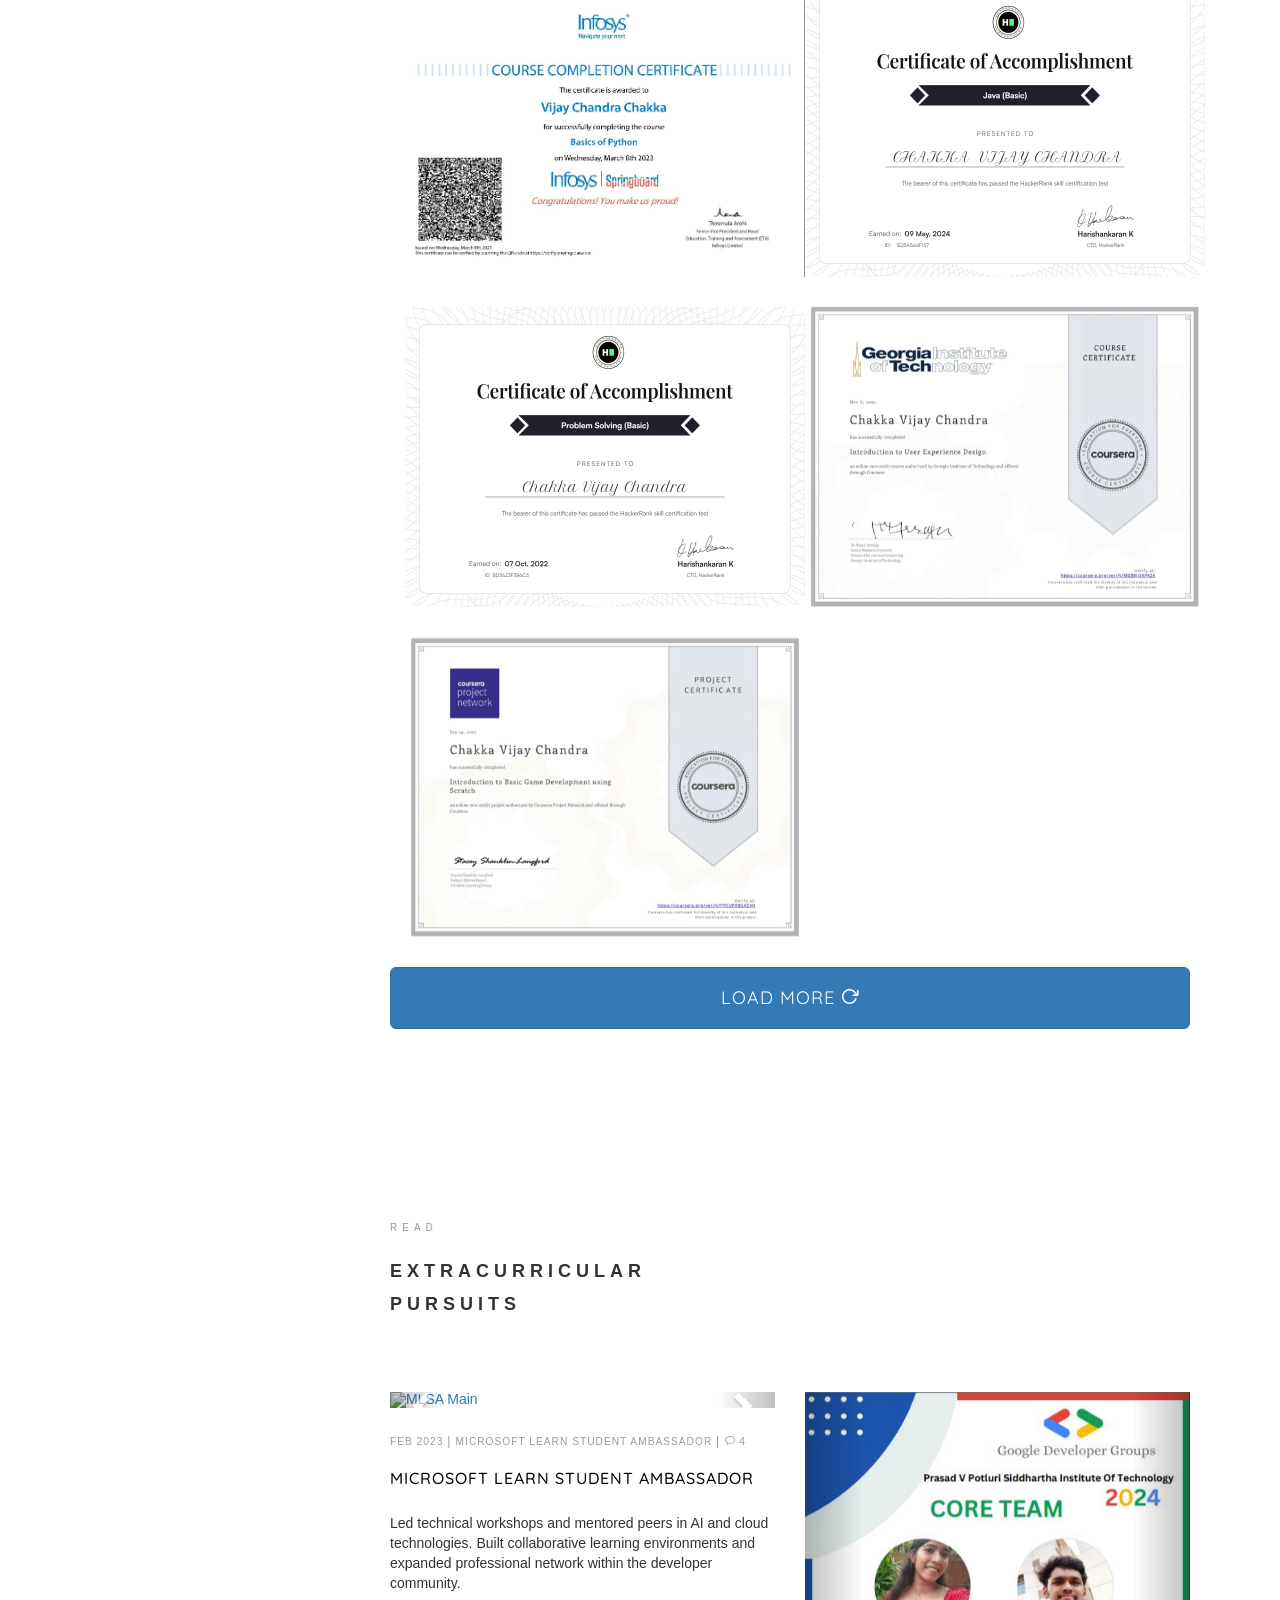
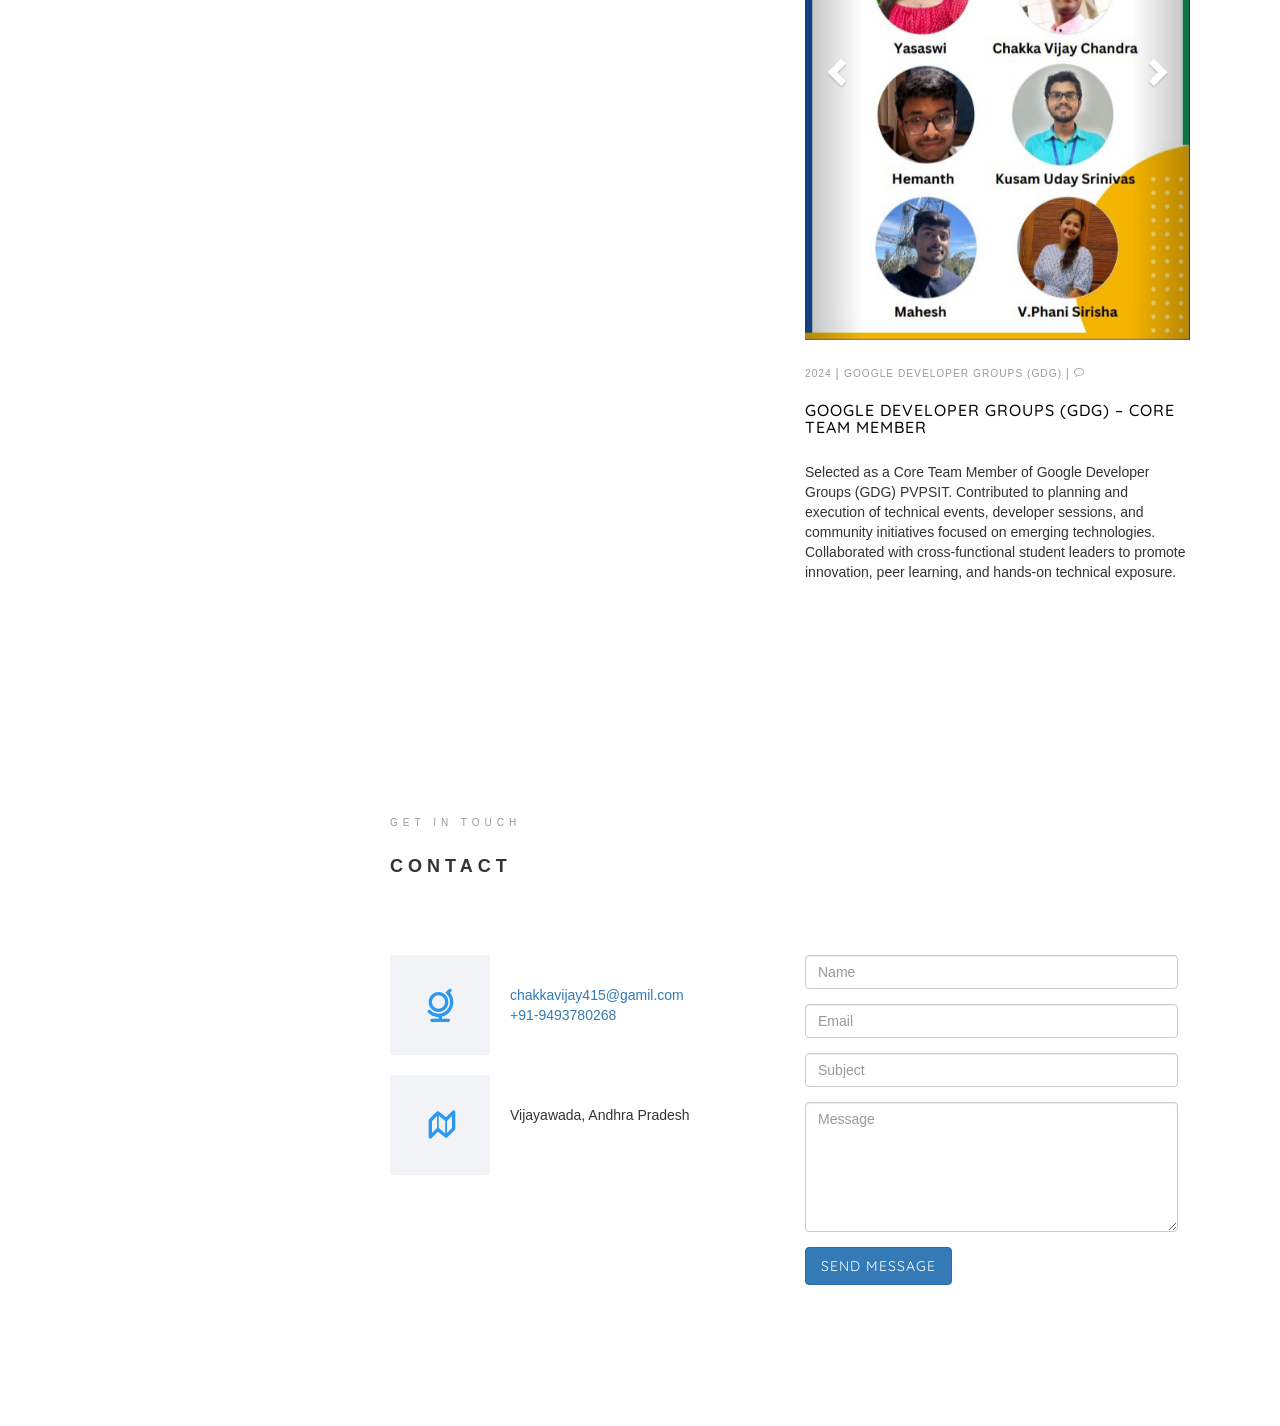
==== commit 1f4bb4e3: "Fix CSS" ====
--- a/index.html
+++ b/index.html
@@ -1738,7 +1738,7 @@
 	margin-bottom: 24px;
 }
 
-	colorlib-skills .skill-card {
+	.colorlib-skills .skill-card {
 		width: 100%;
 		background: #fff;
 		border: 1px solid #e8e8e8;
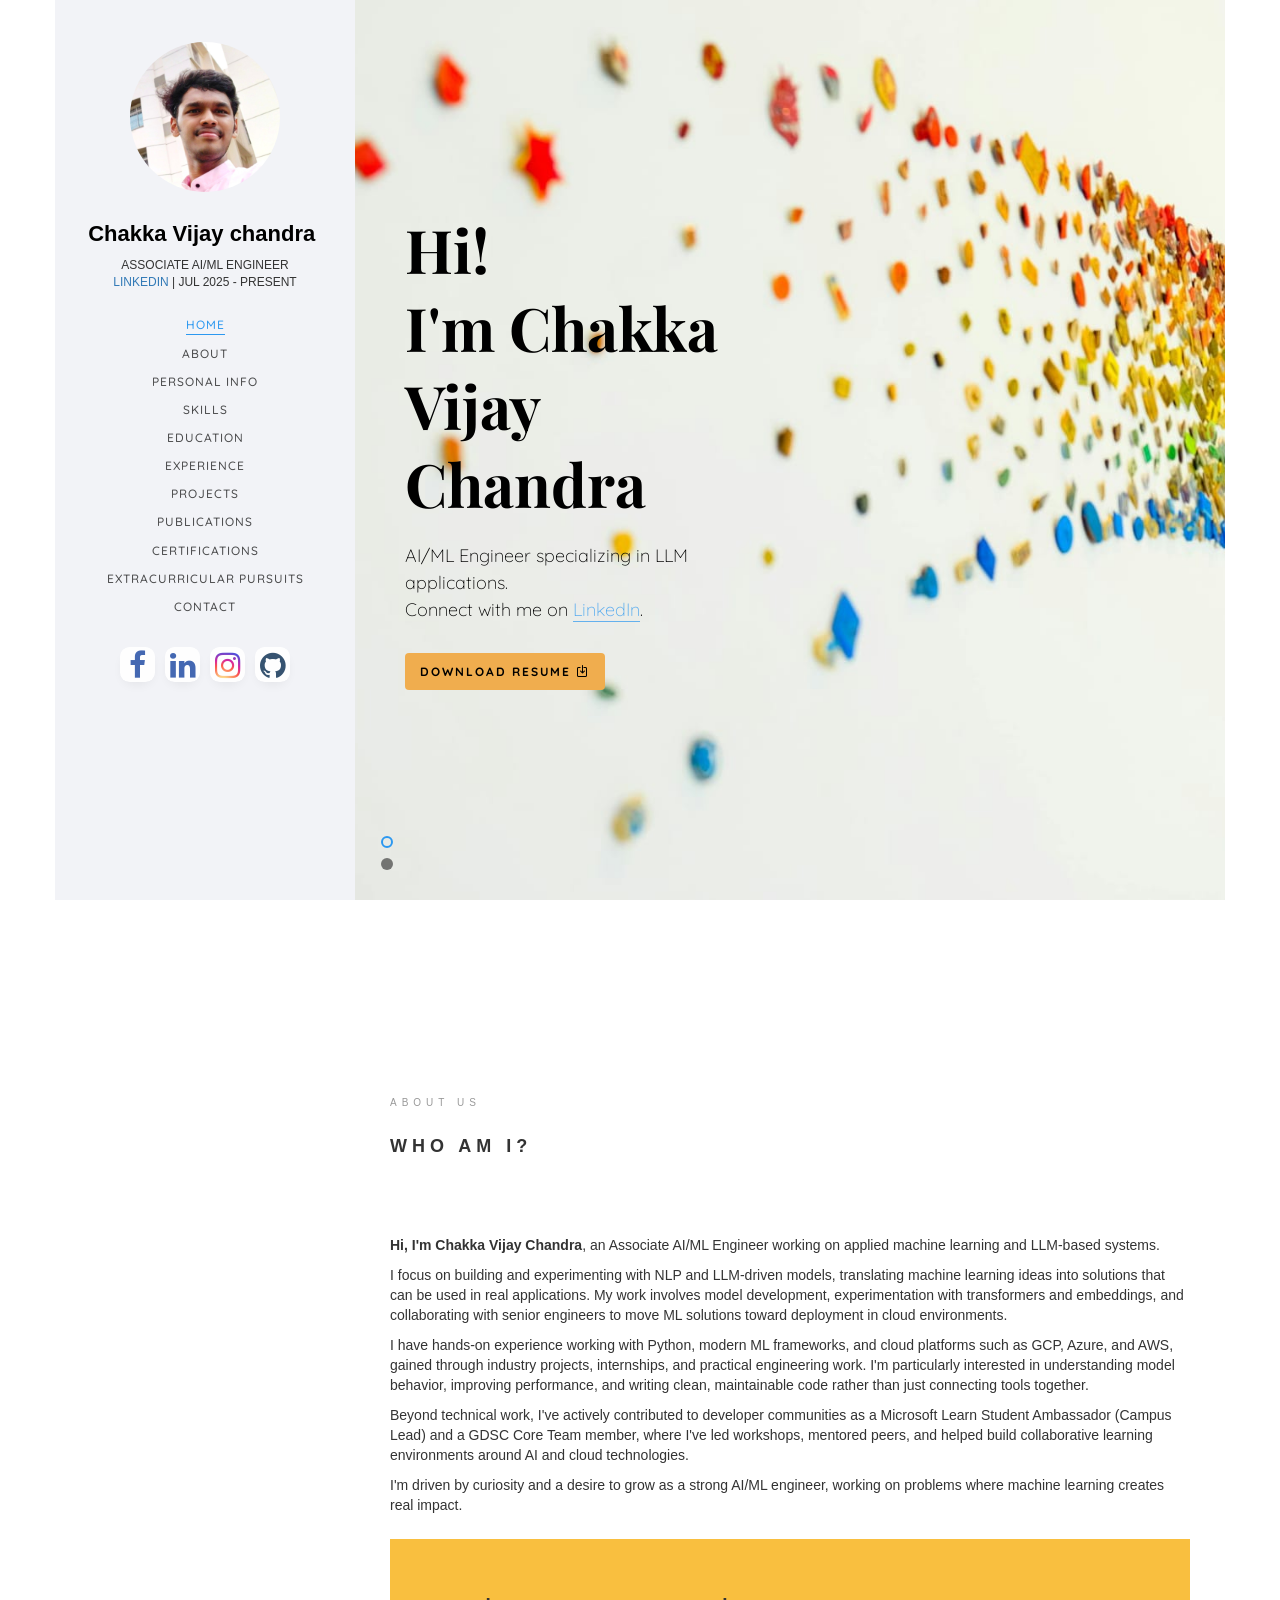
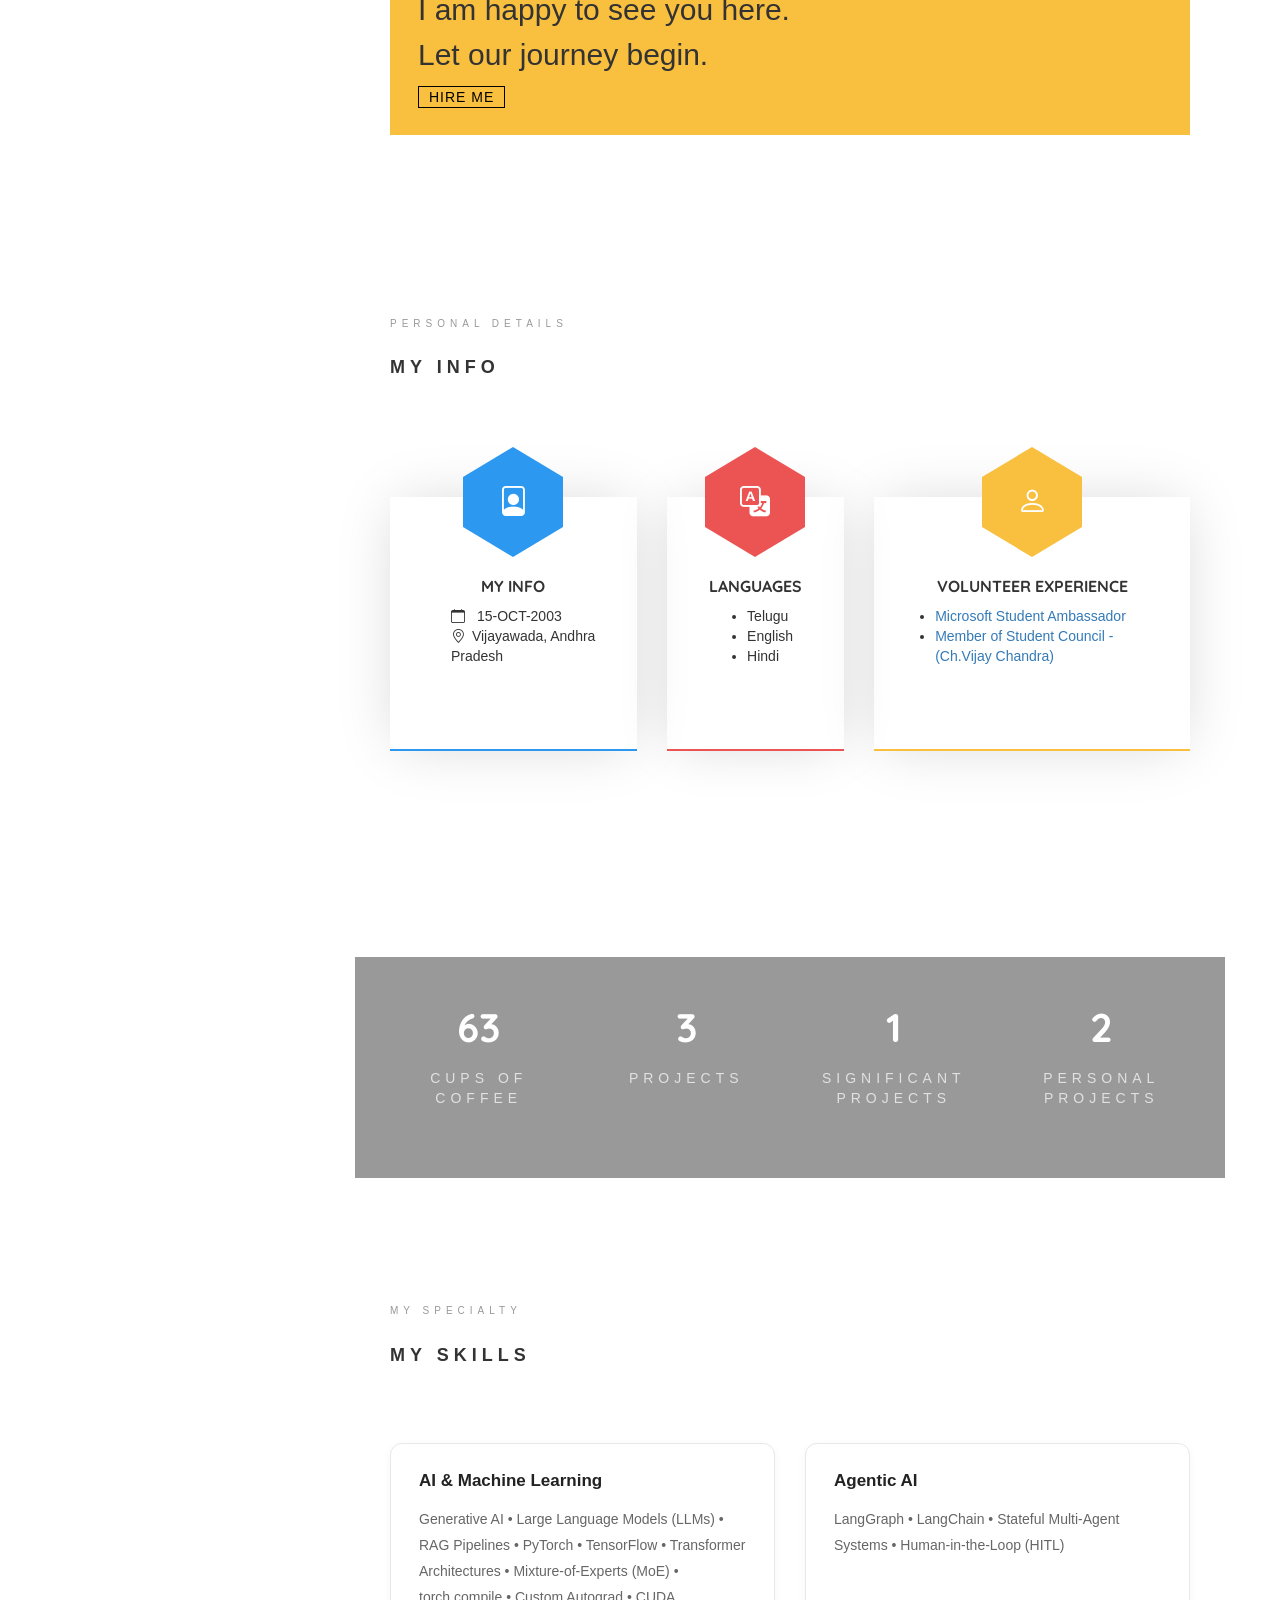
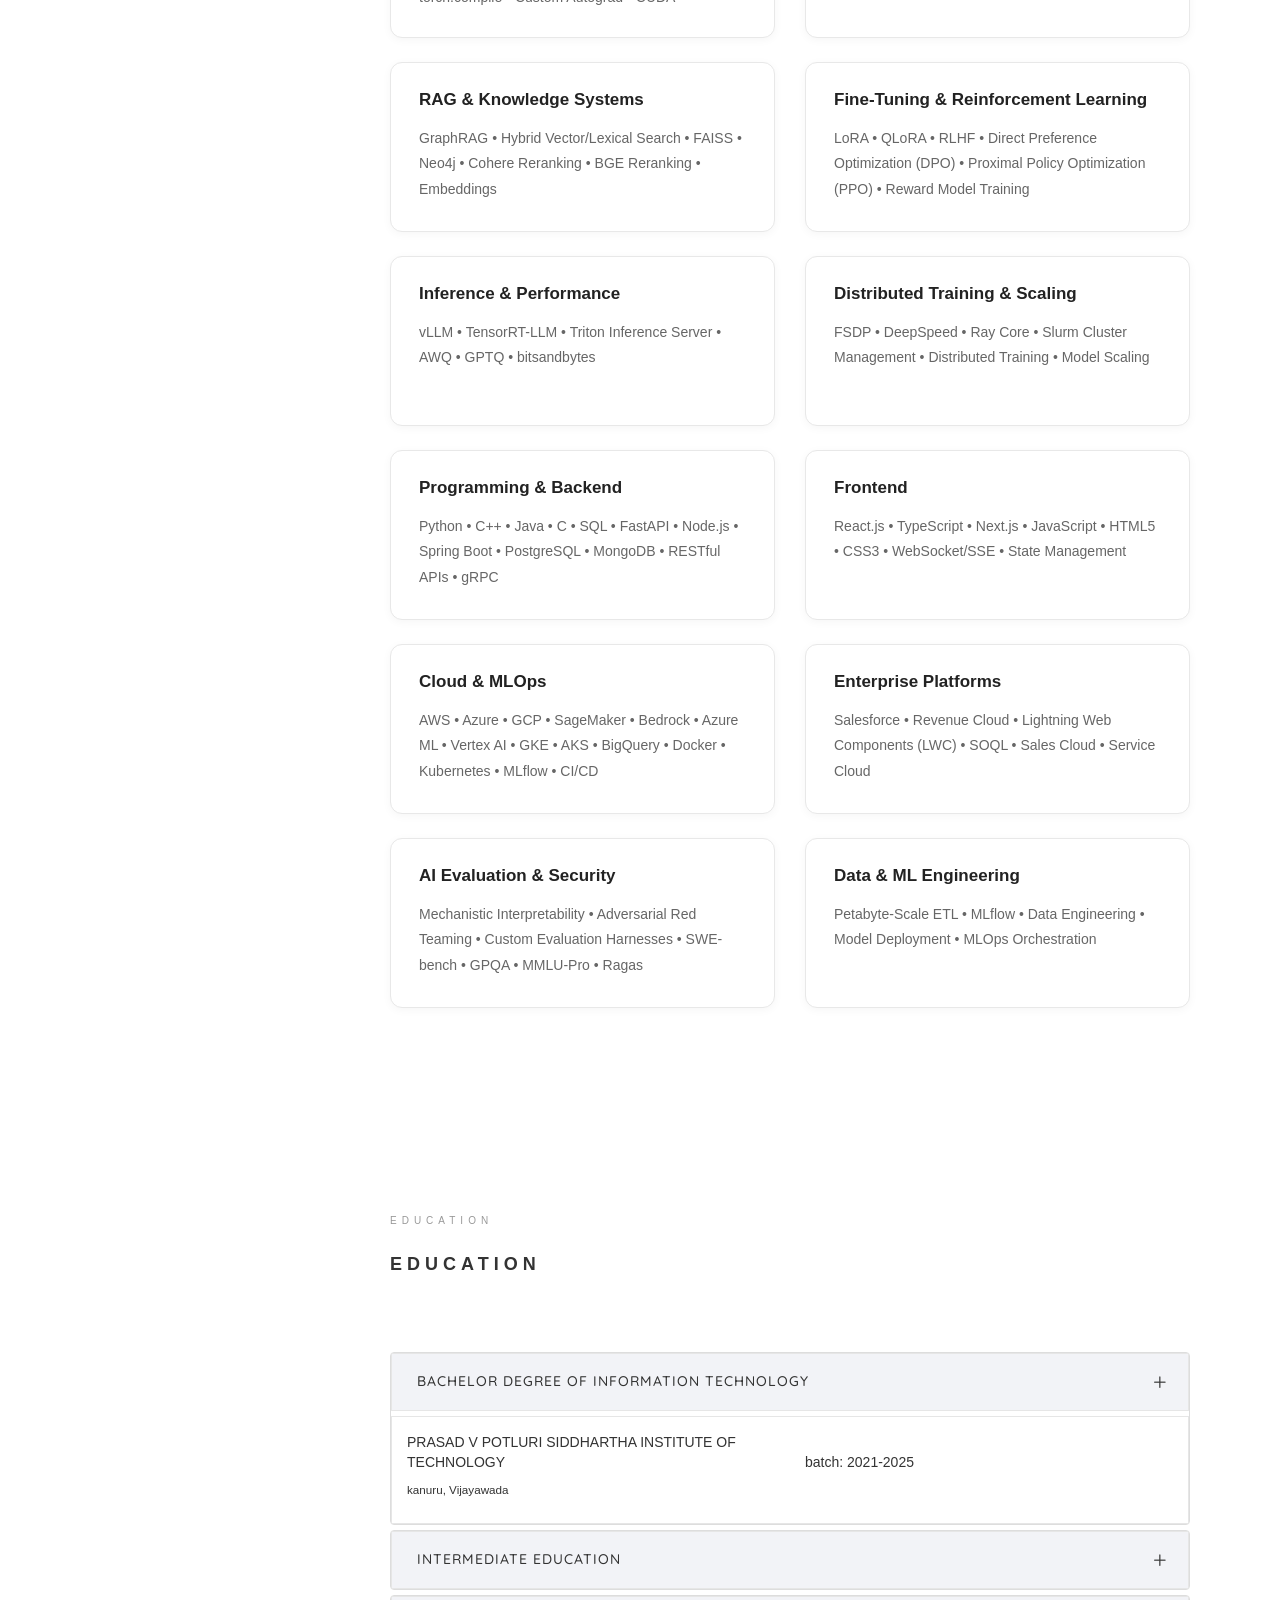
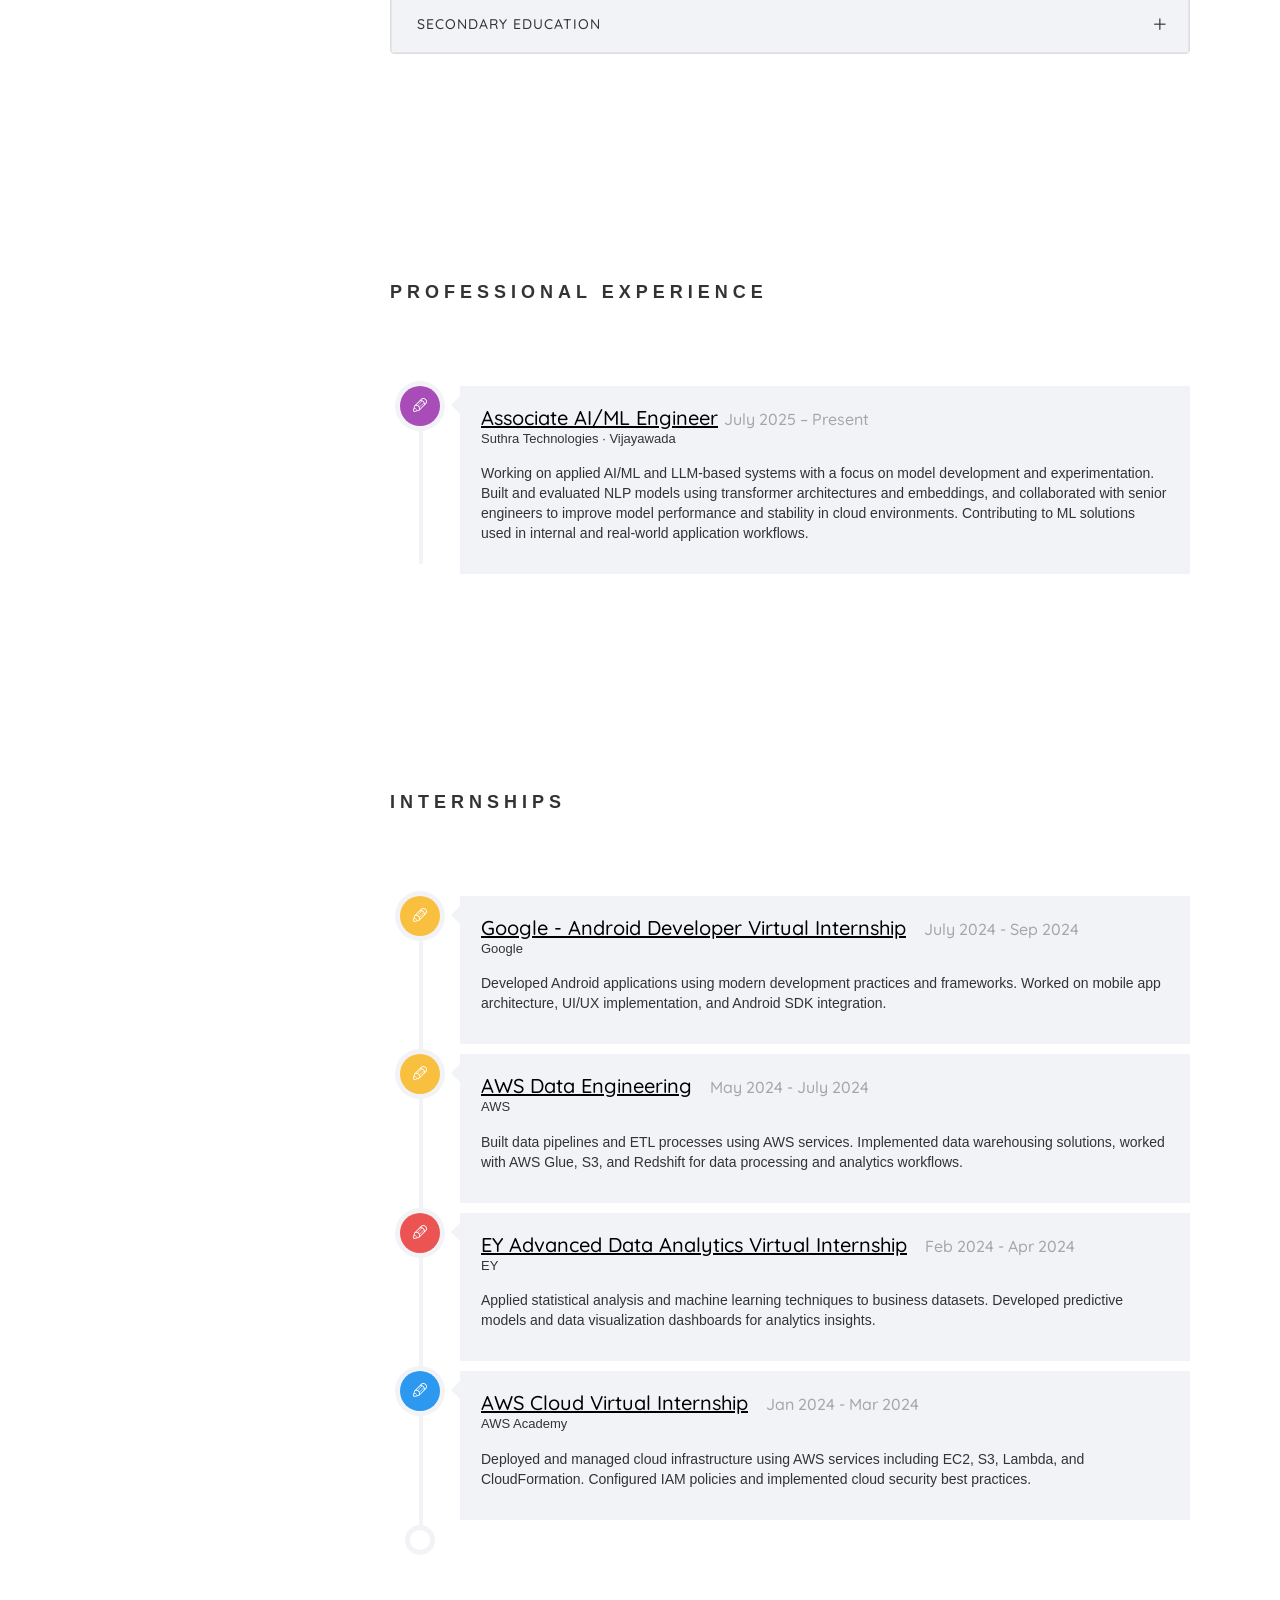
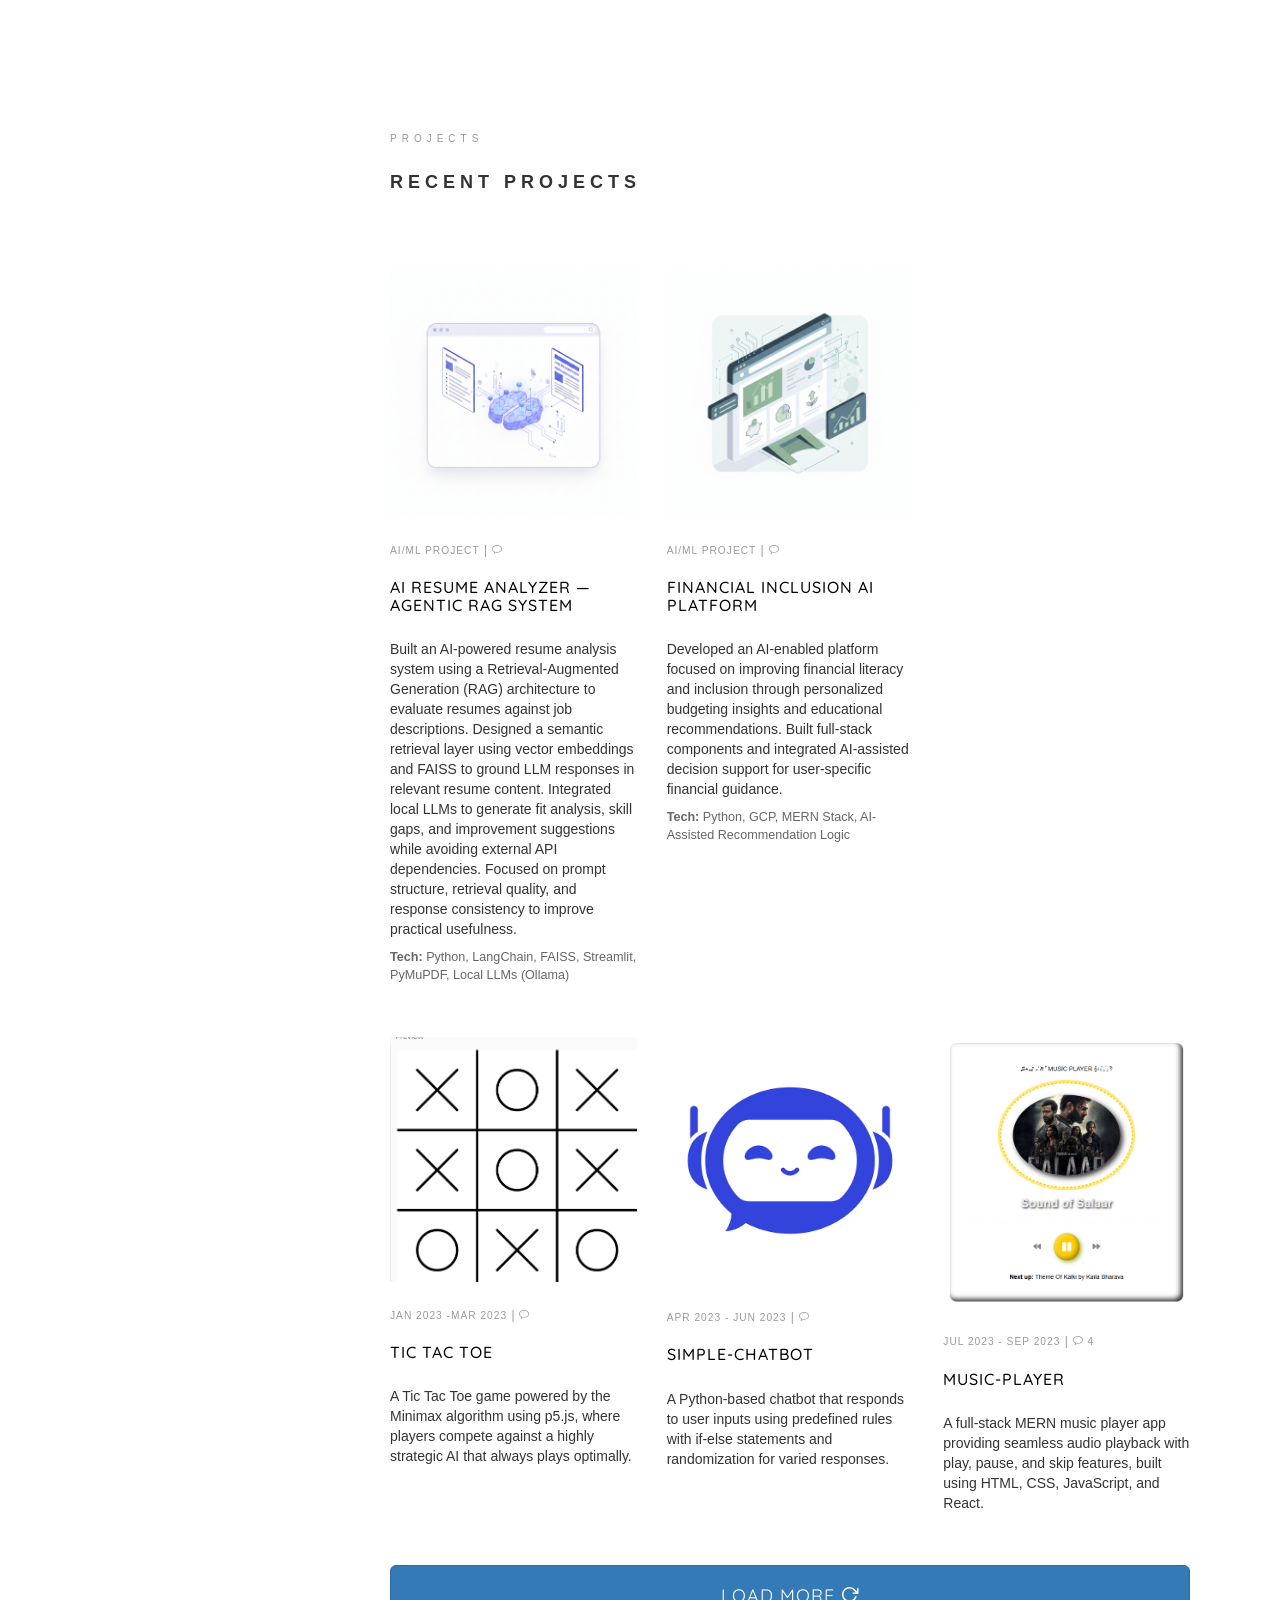
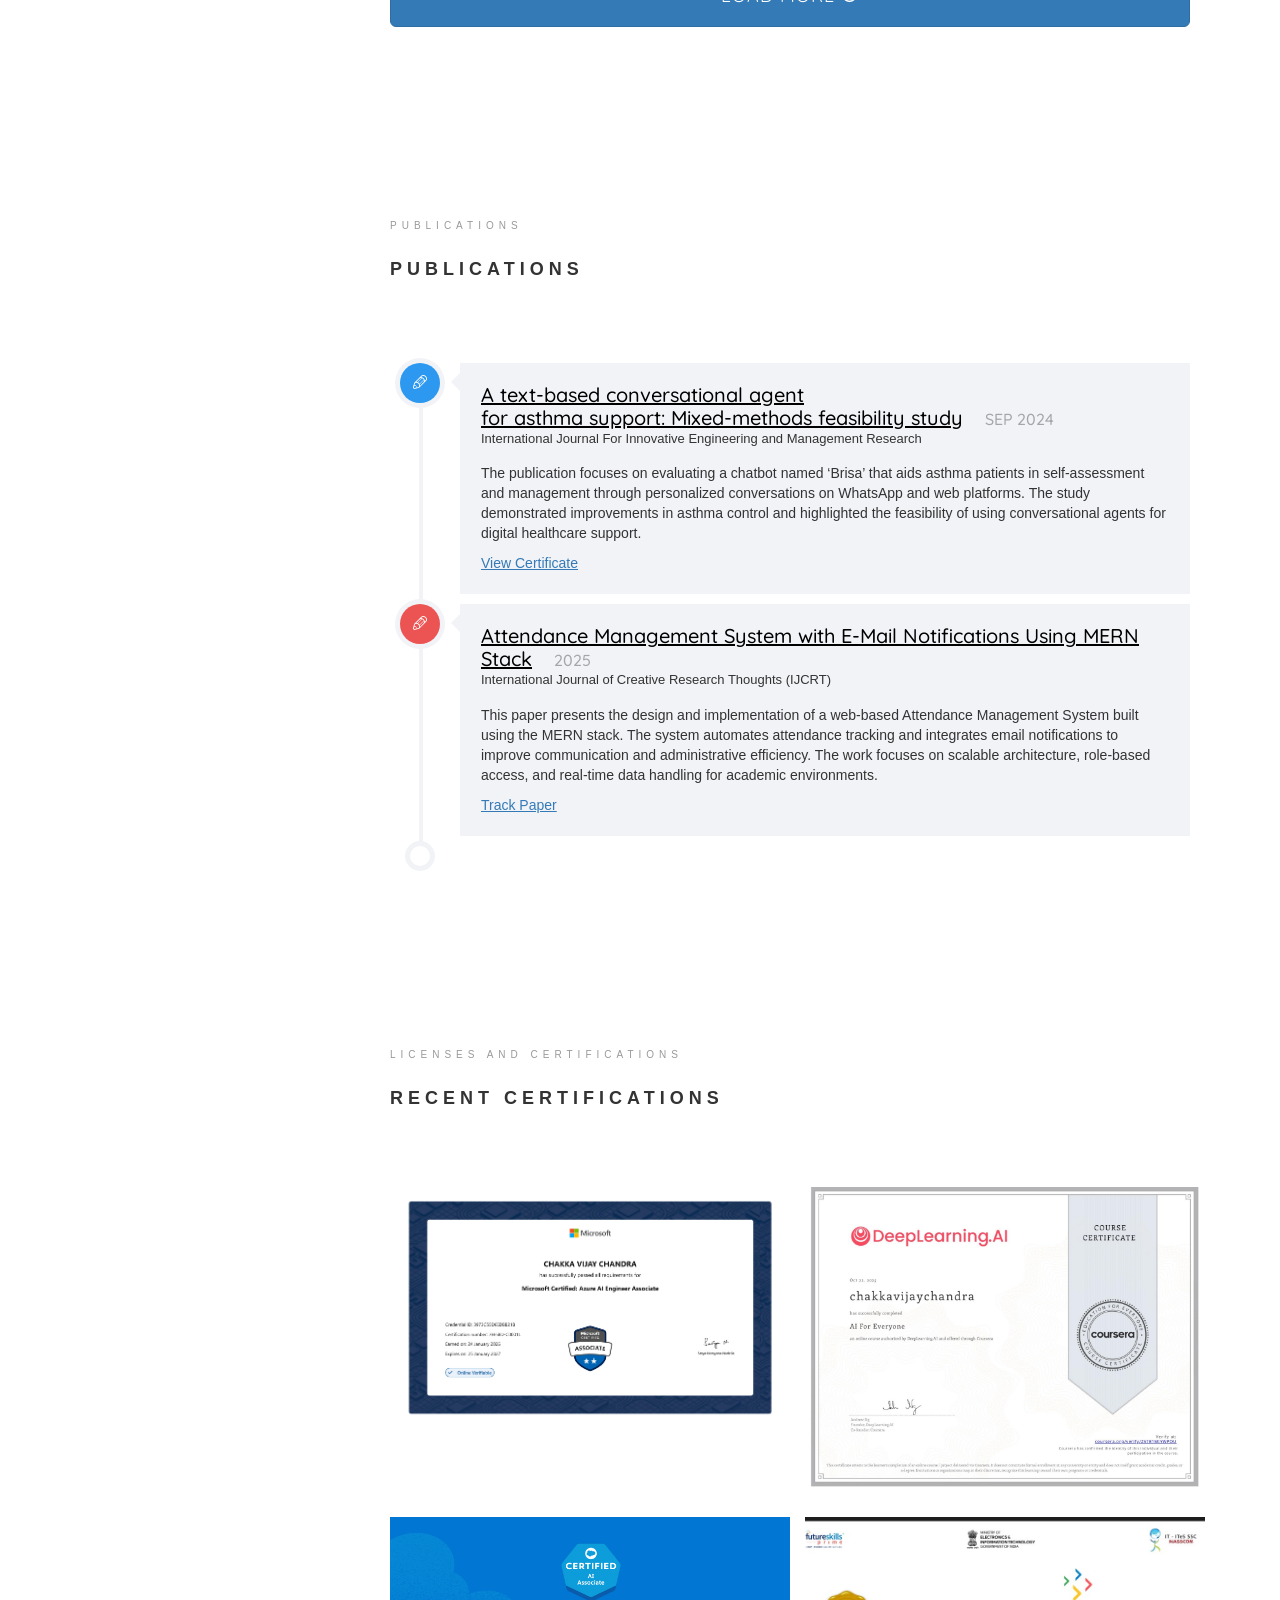
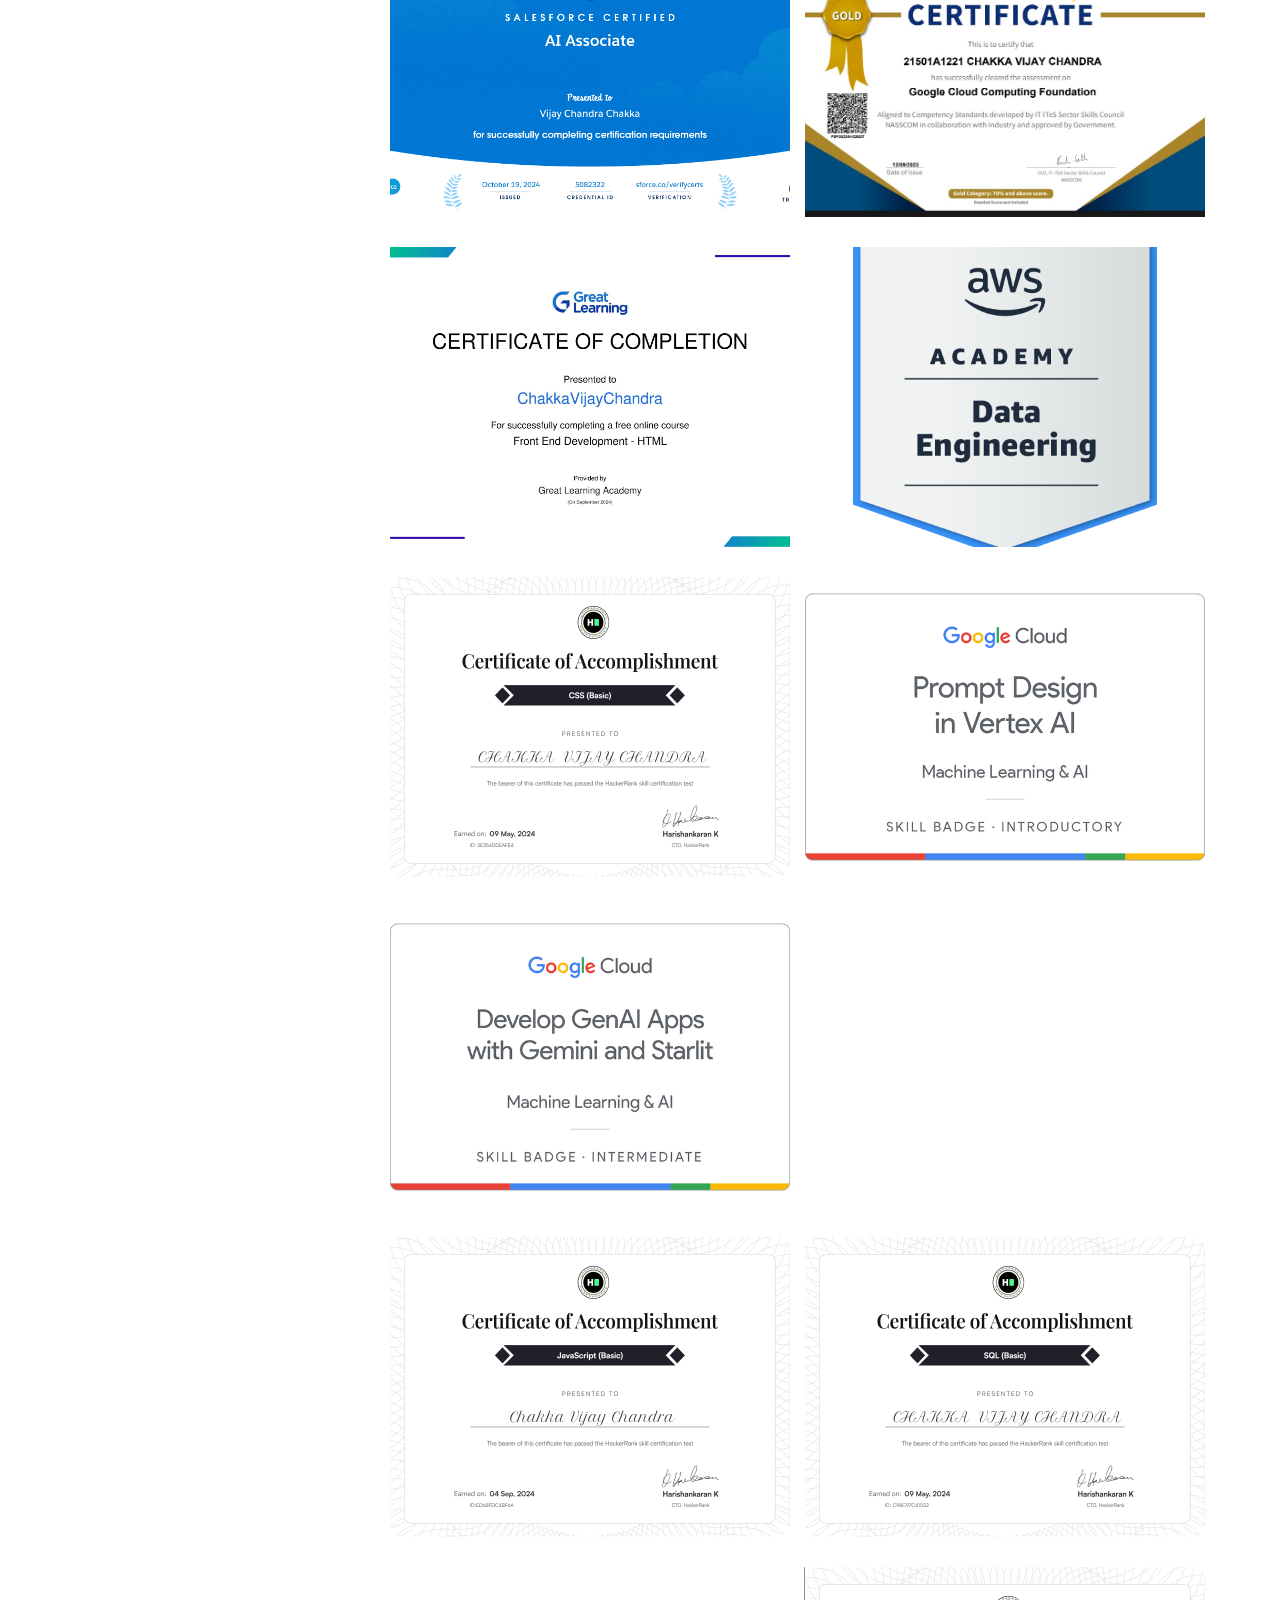
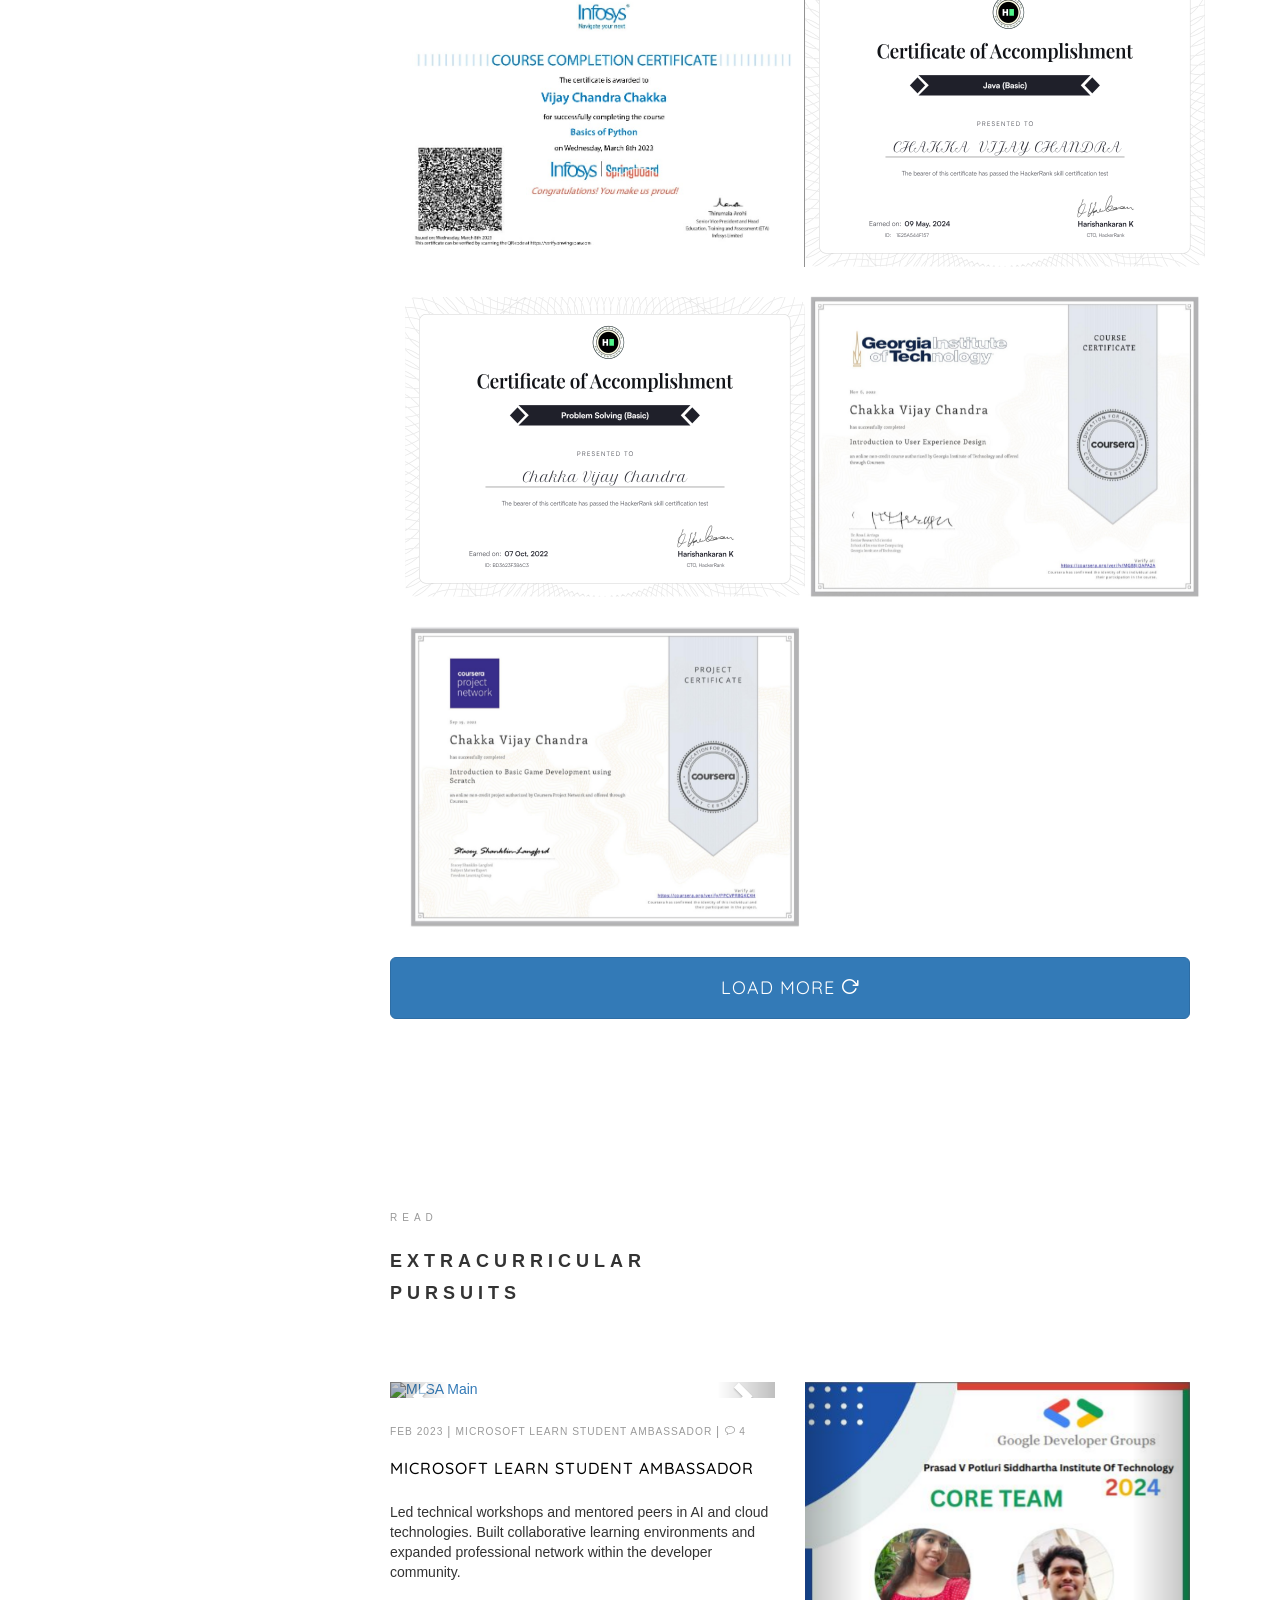
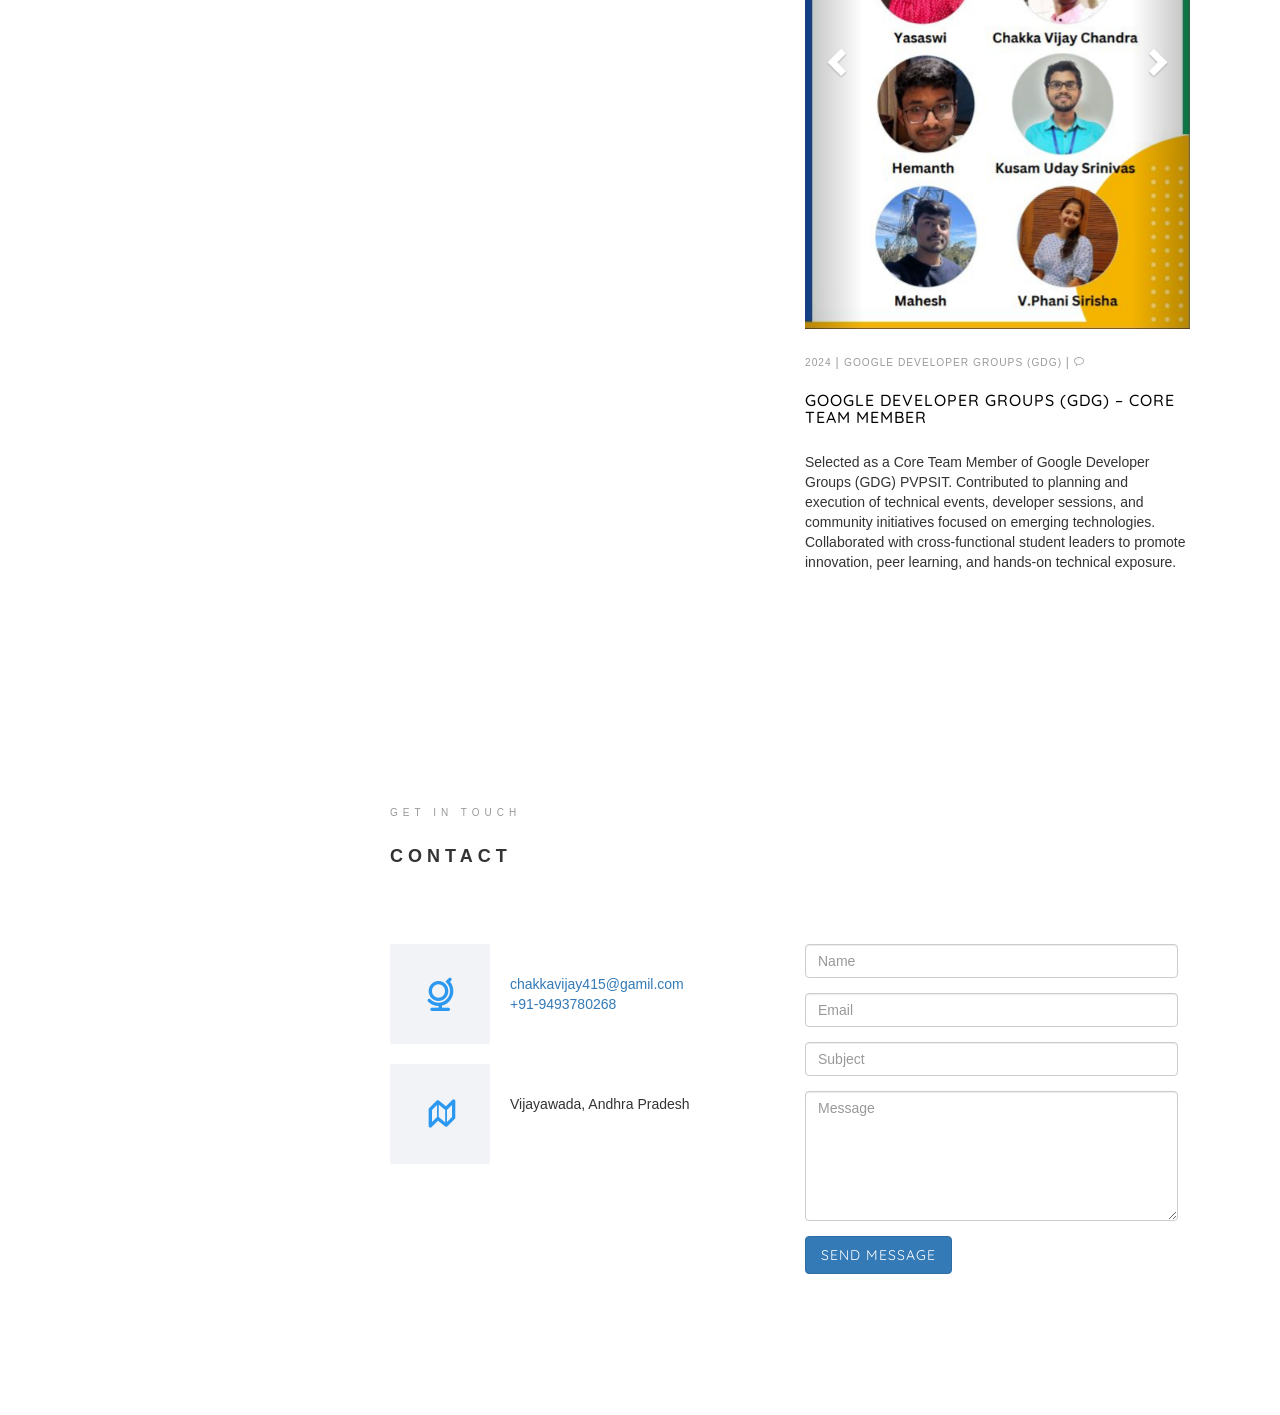
==== commit 2d883b00: "Adjust Margins" ====
--- a/index.html
+++ b/index.html
@@ -1758,9 +1758,9 @@
 }
 
 .colorlib-skills .skill-card h3 {
-	margin: 0 0 18px 0;
+	margin: 0 0 14px 0;
 	font-size: 17px;
-	line-height: 1.3;
+	line-height: 1.35;
 	font-weight: 600;
 	color: #222;
 }
@@ -1793,7 +1793,7 @@
 
 	.colorlib-skills .skill-card p {
 		font-size: 14px;
-		line-height: 1.8;
+		line-height: 1.75;
 	}
 }
 	</style>
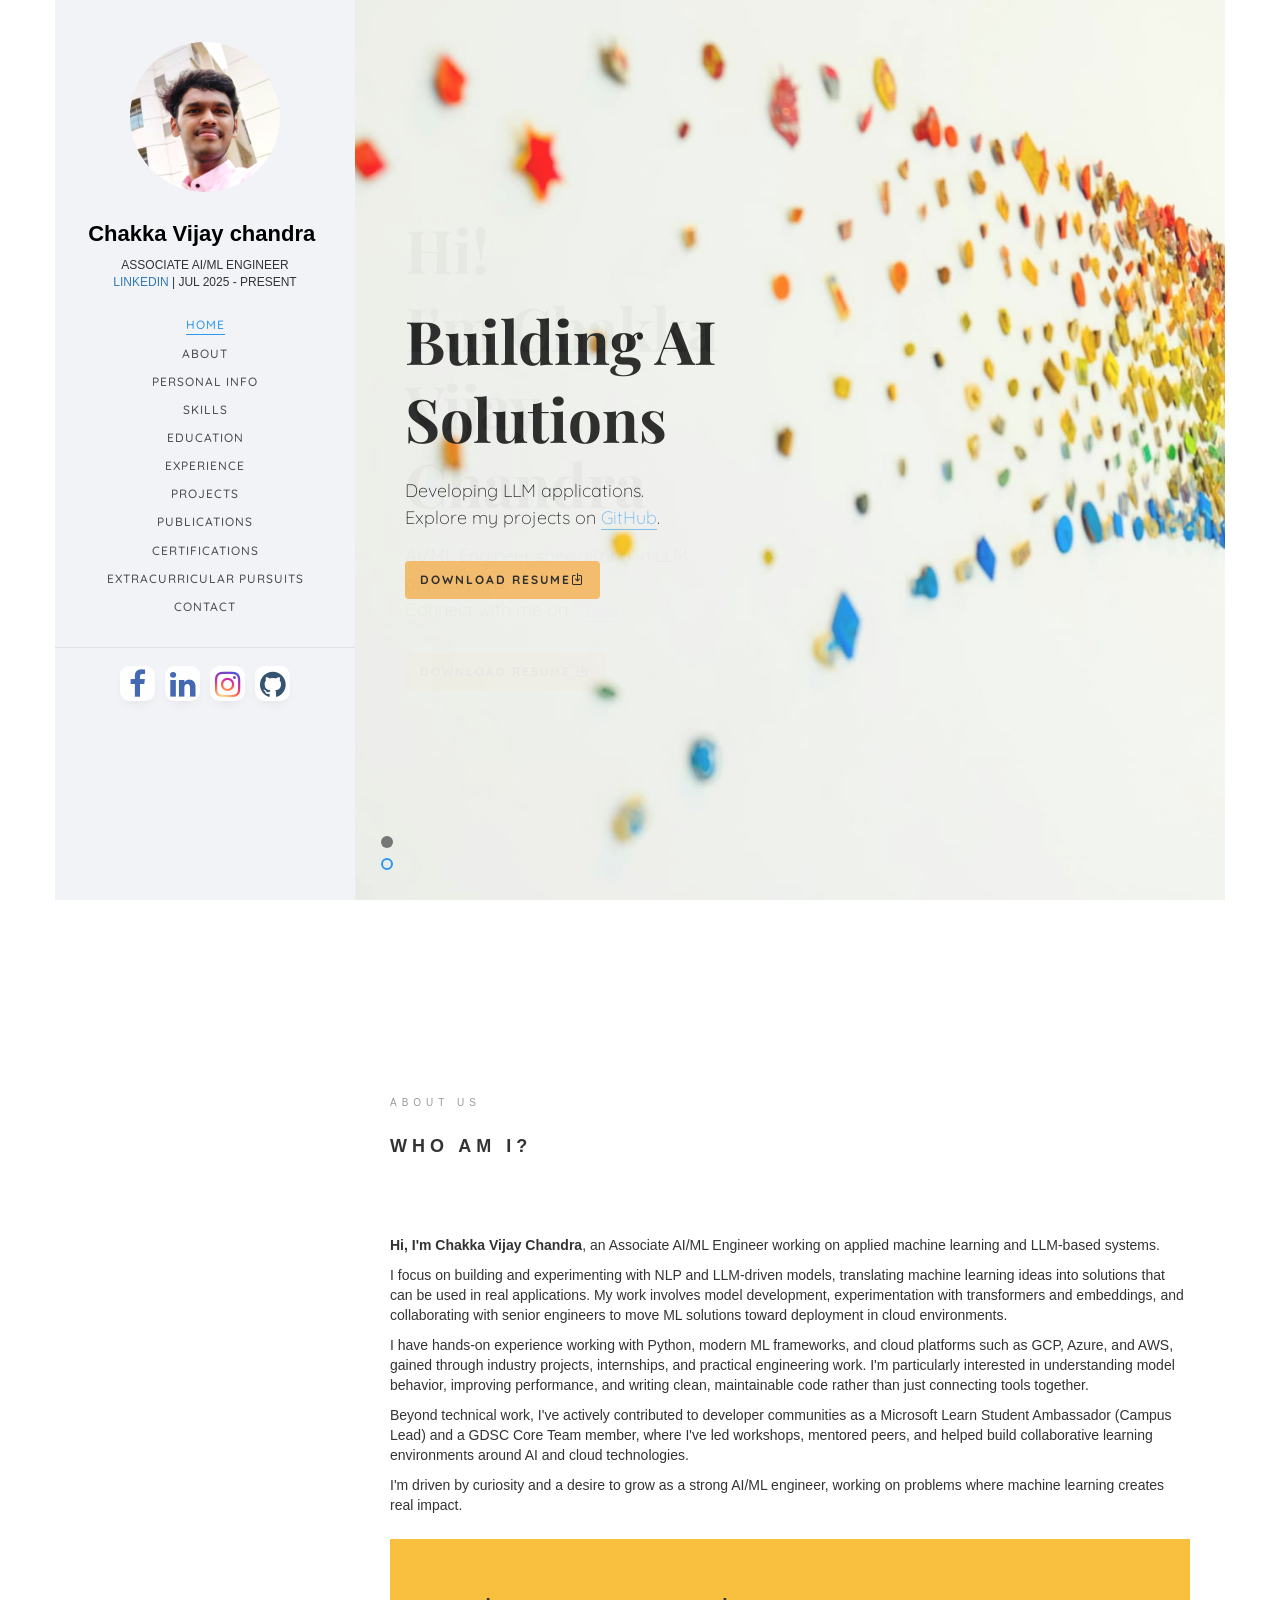
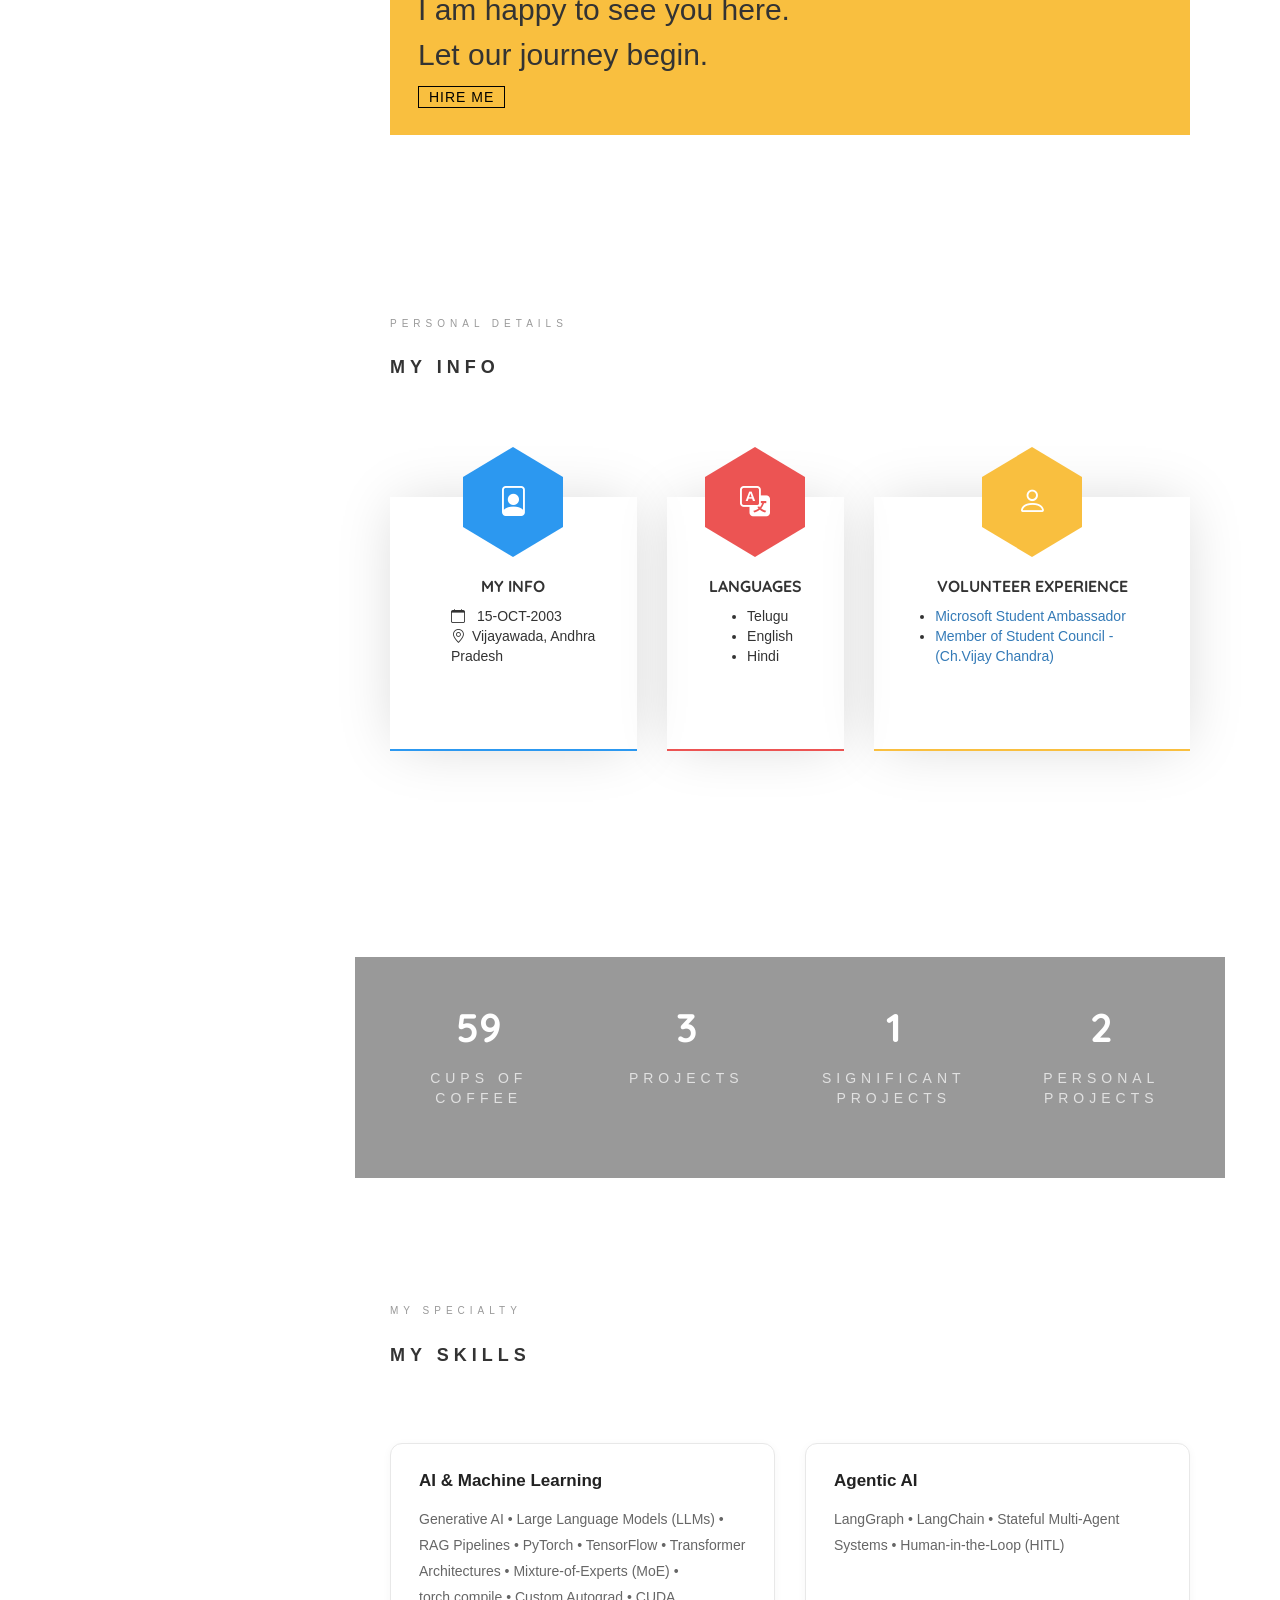
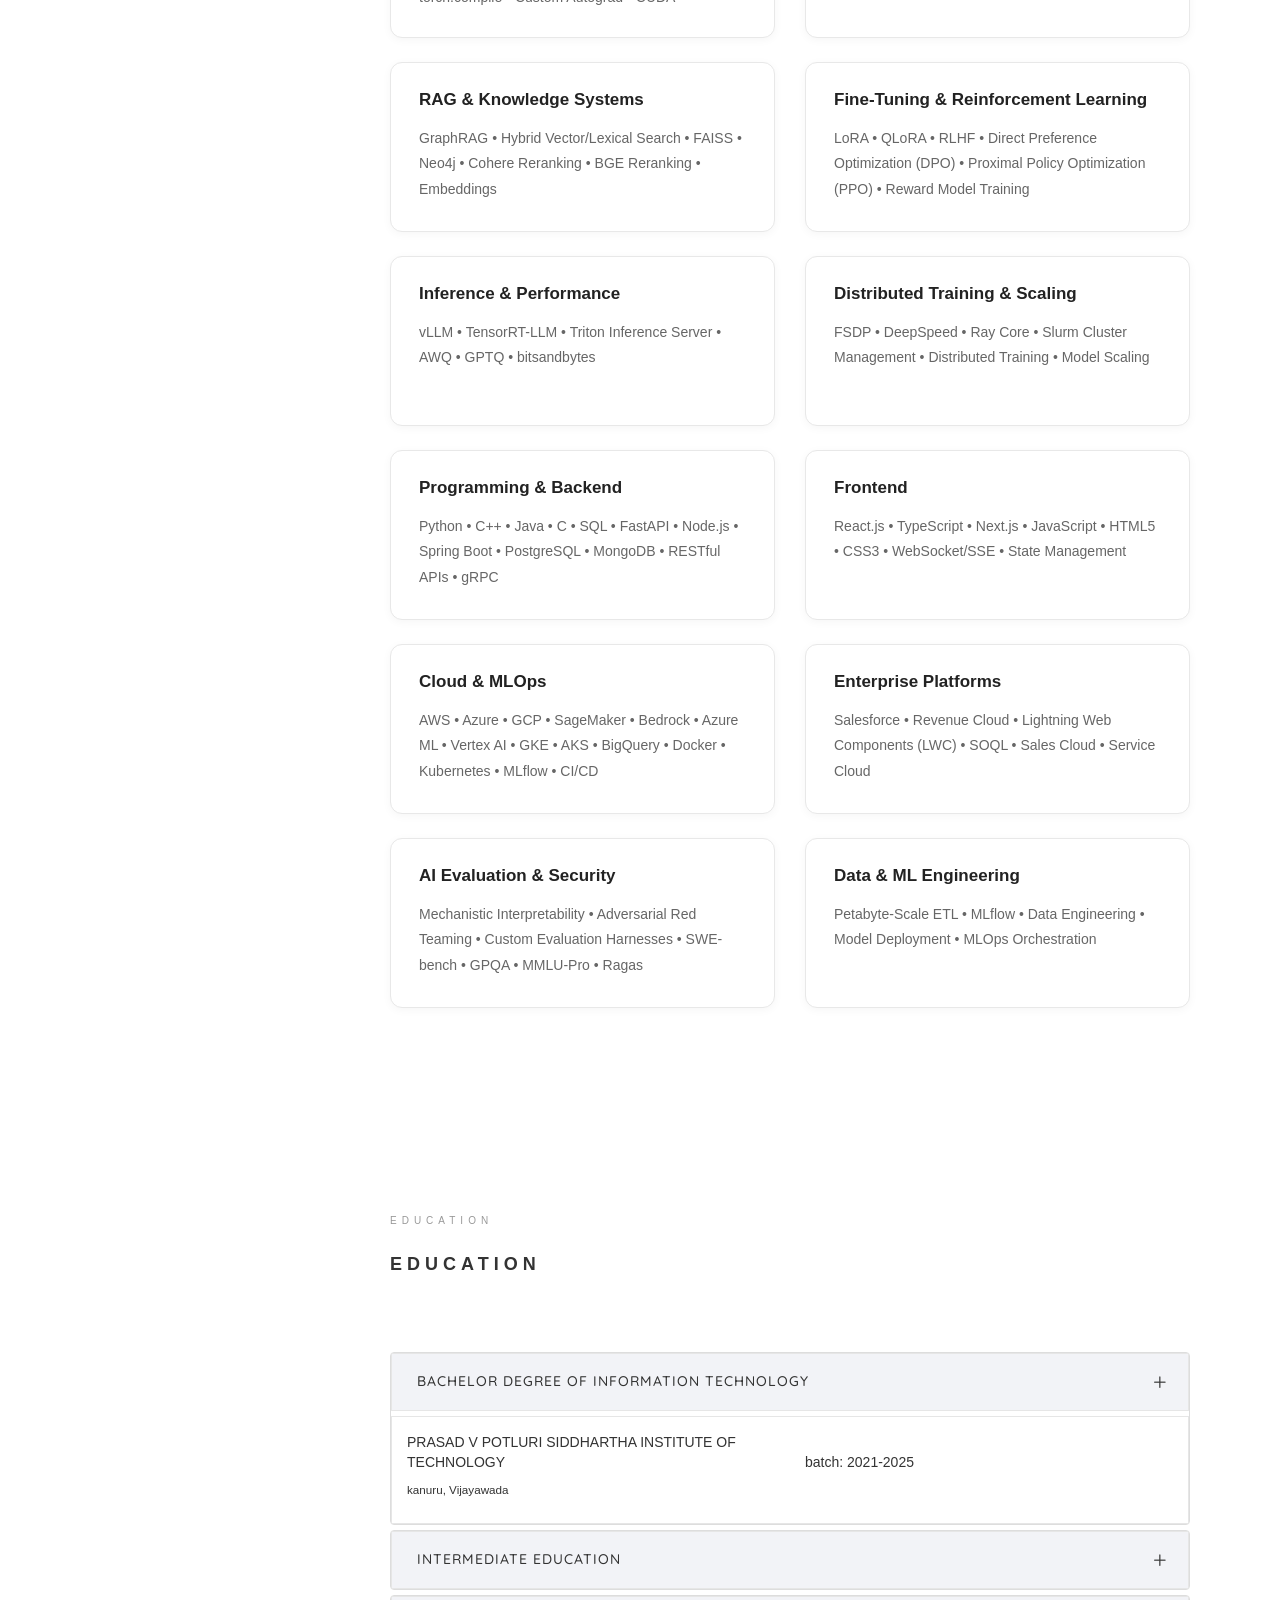
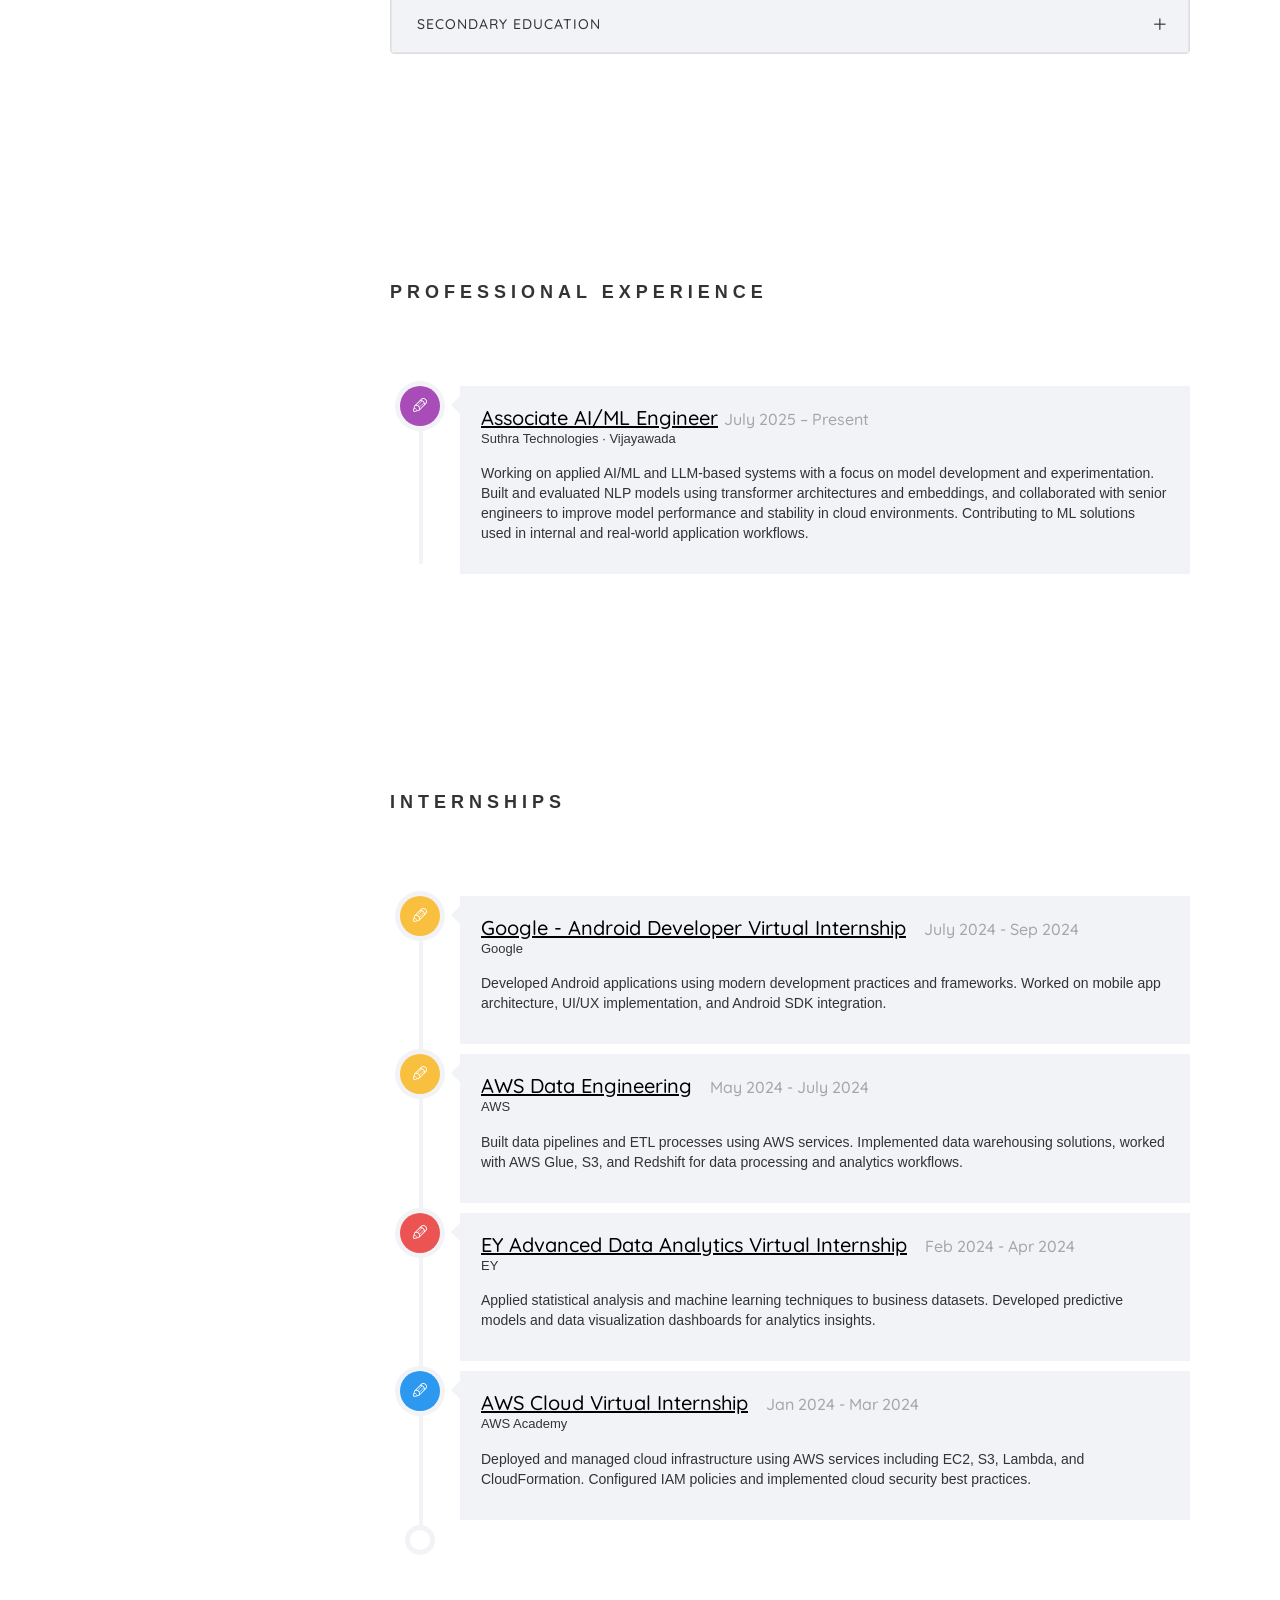
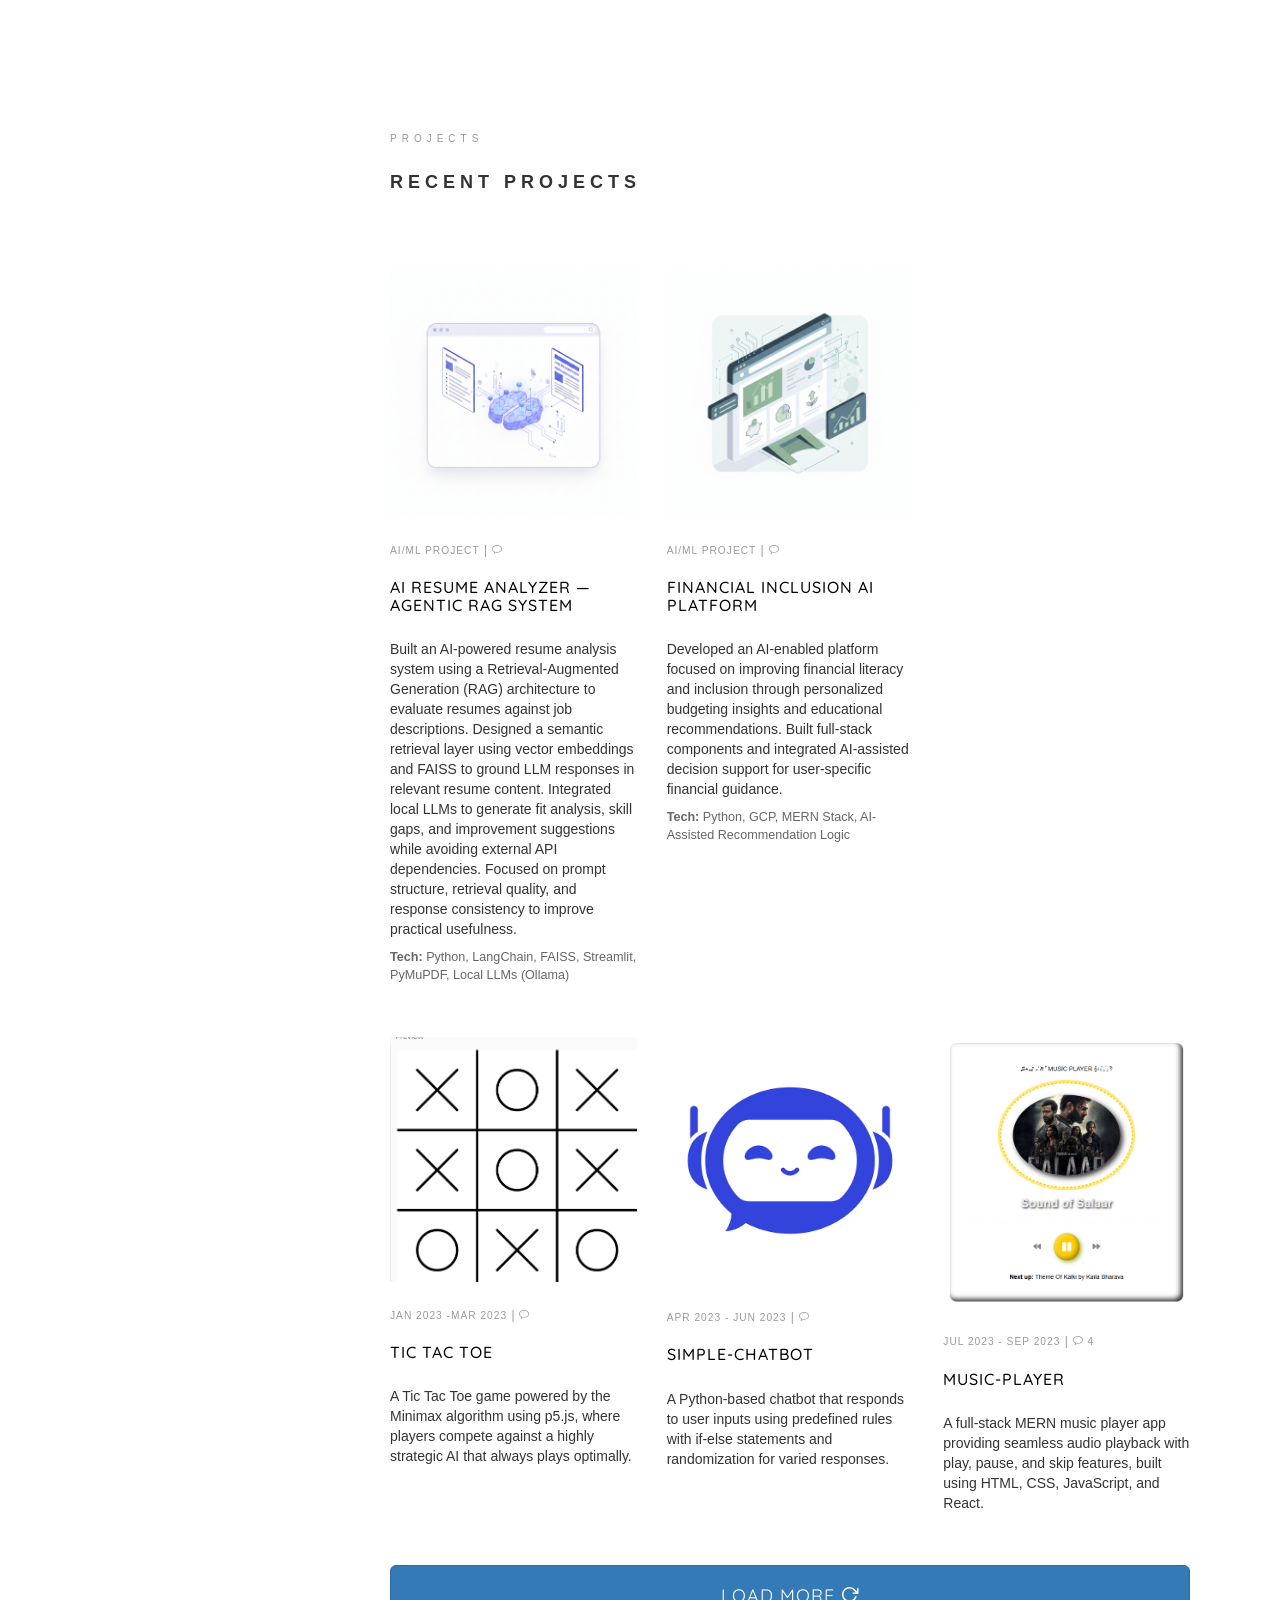
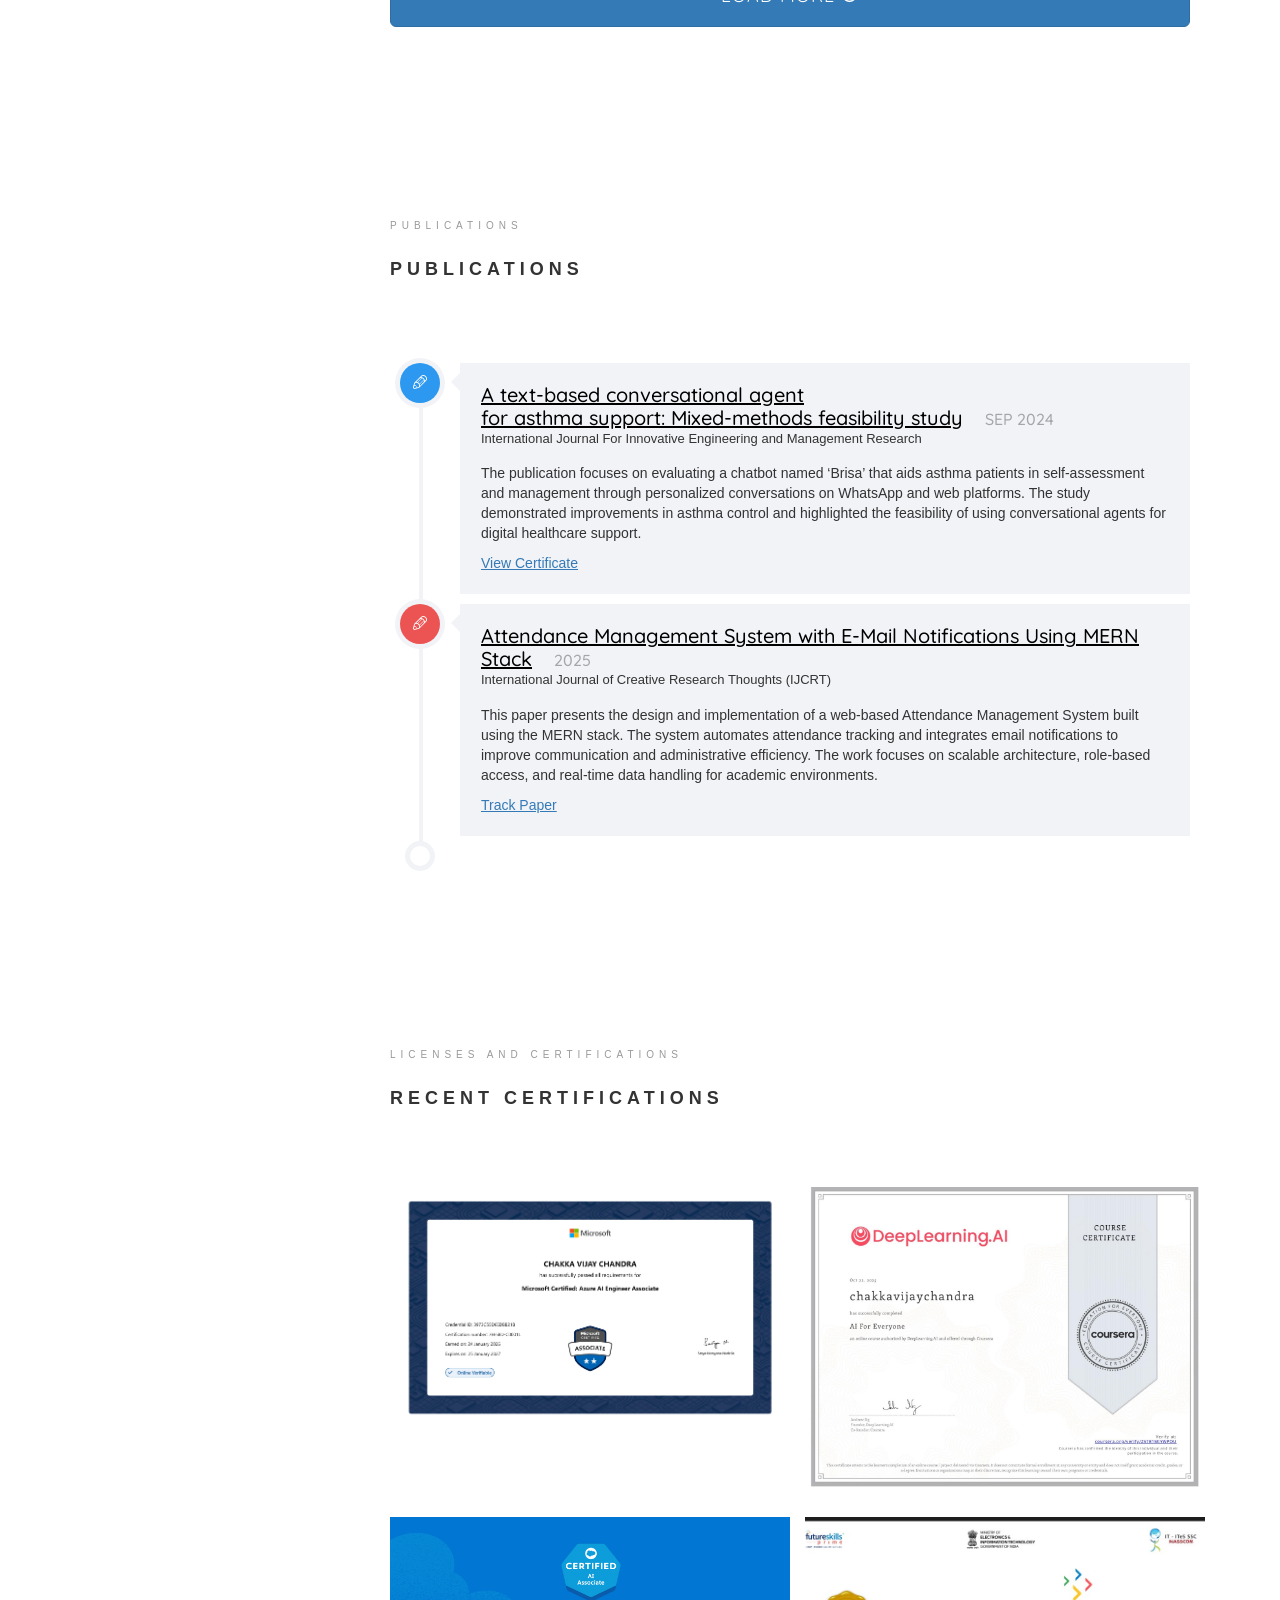
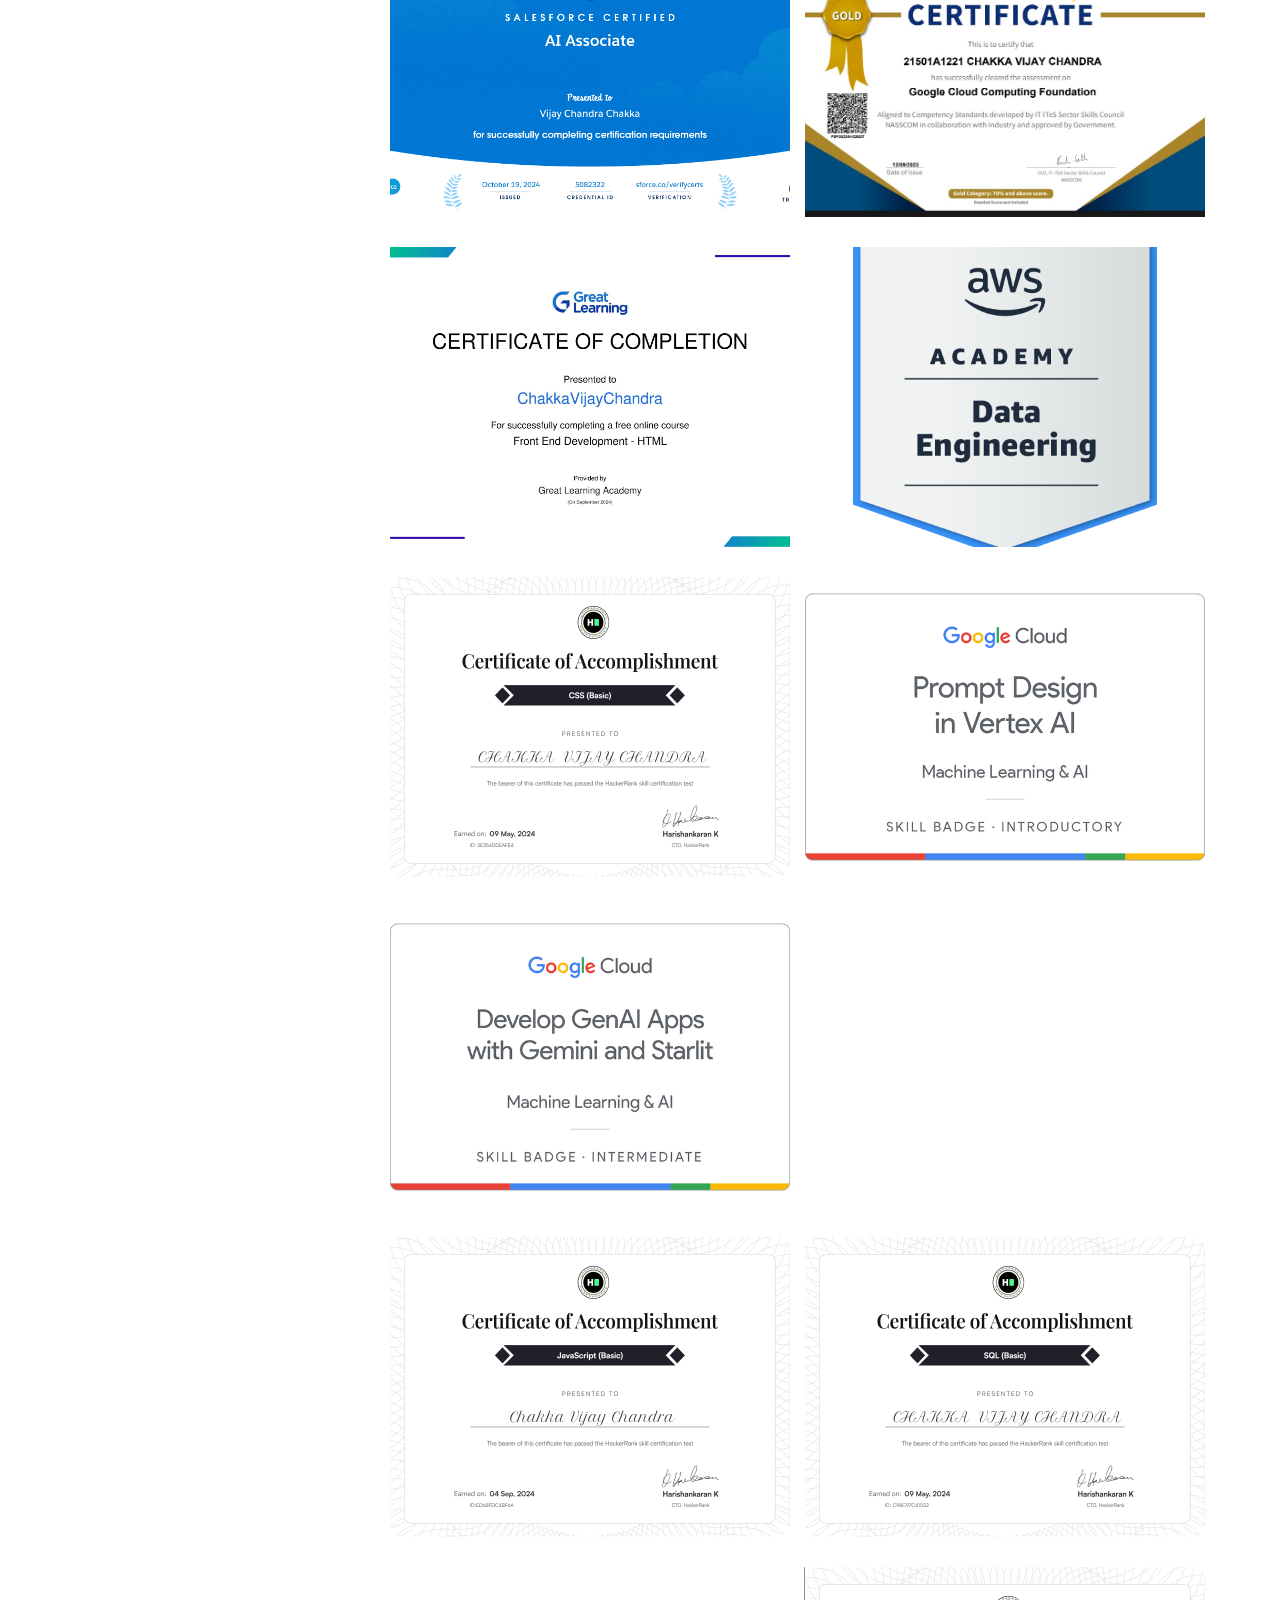
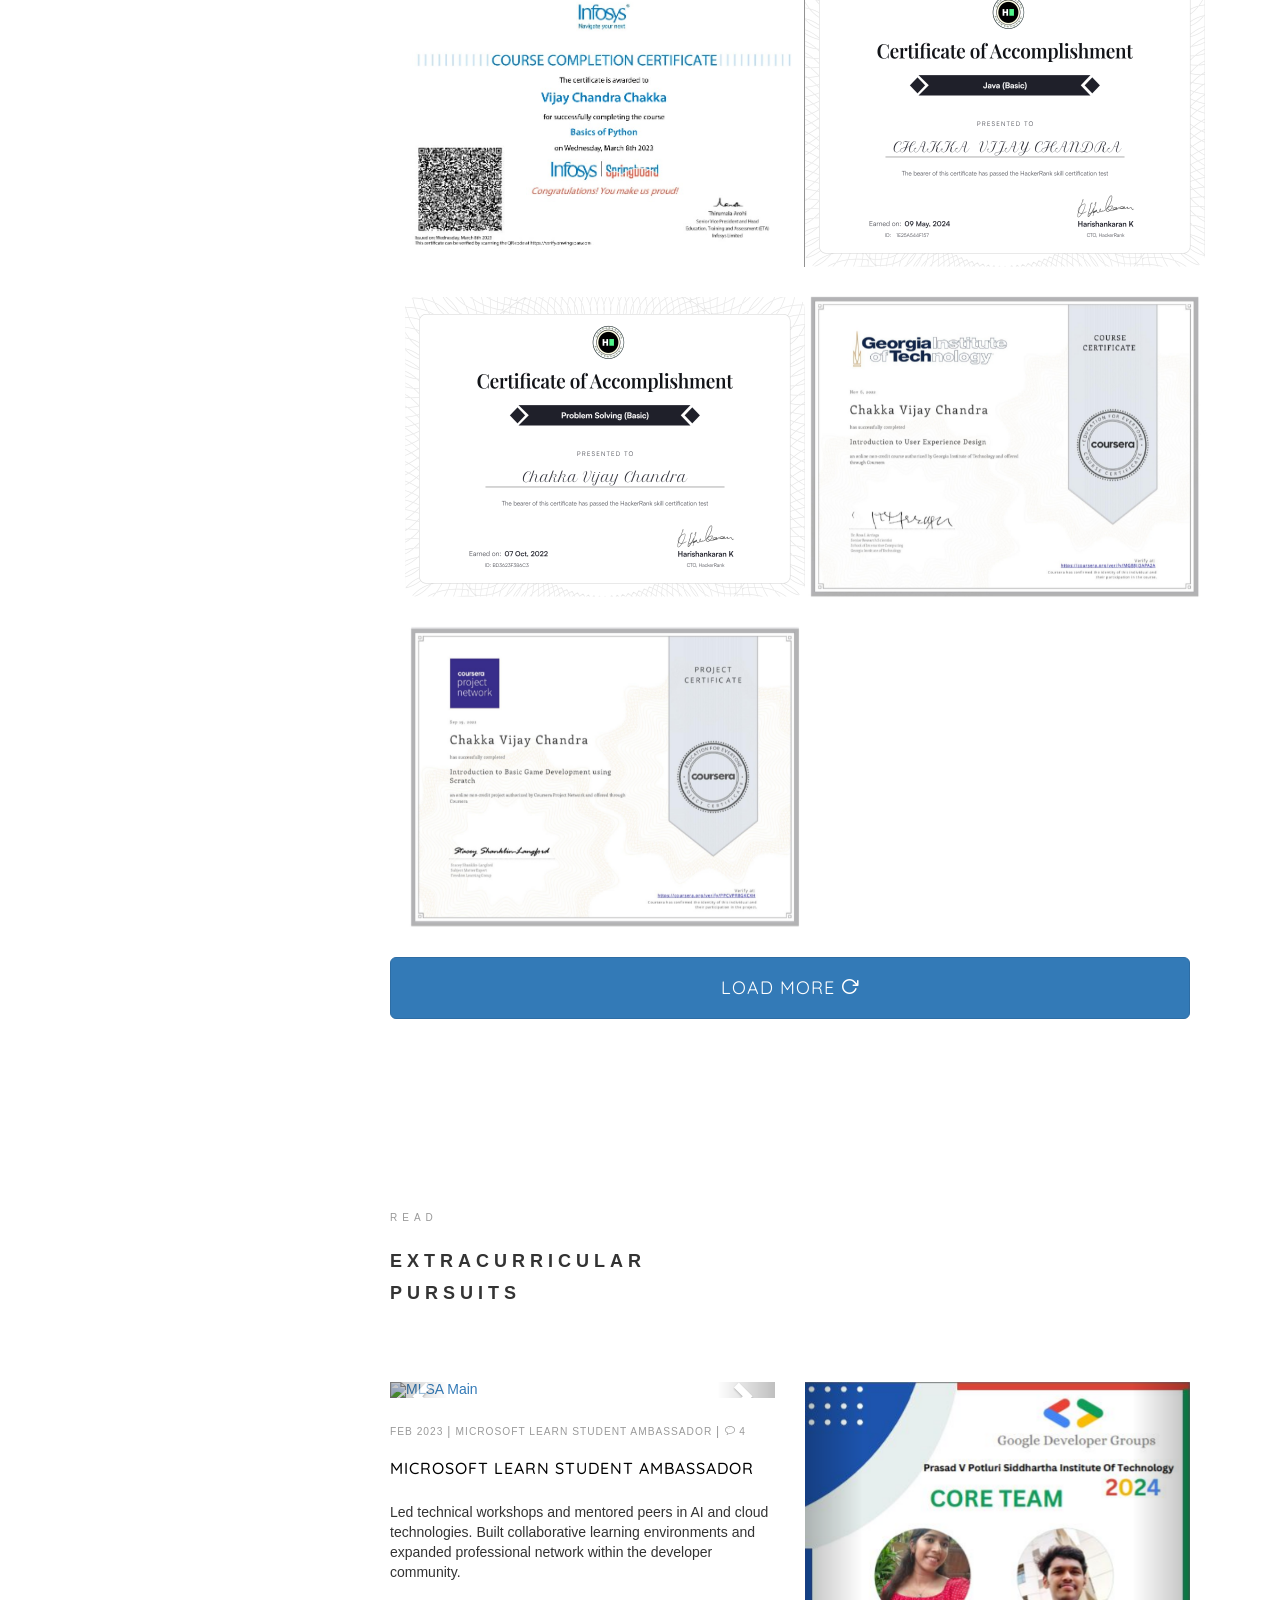
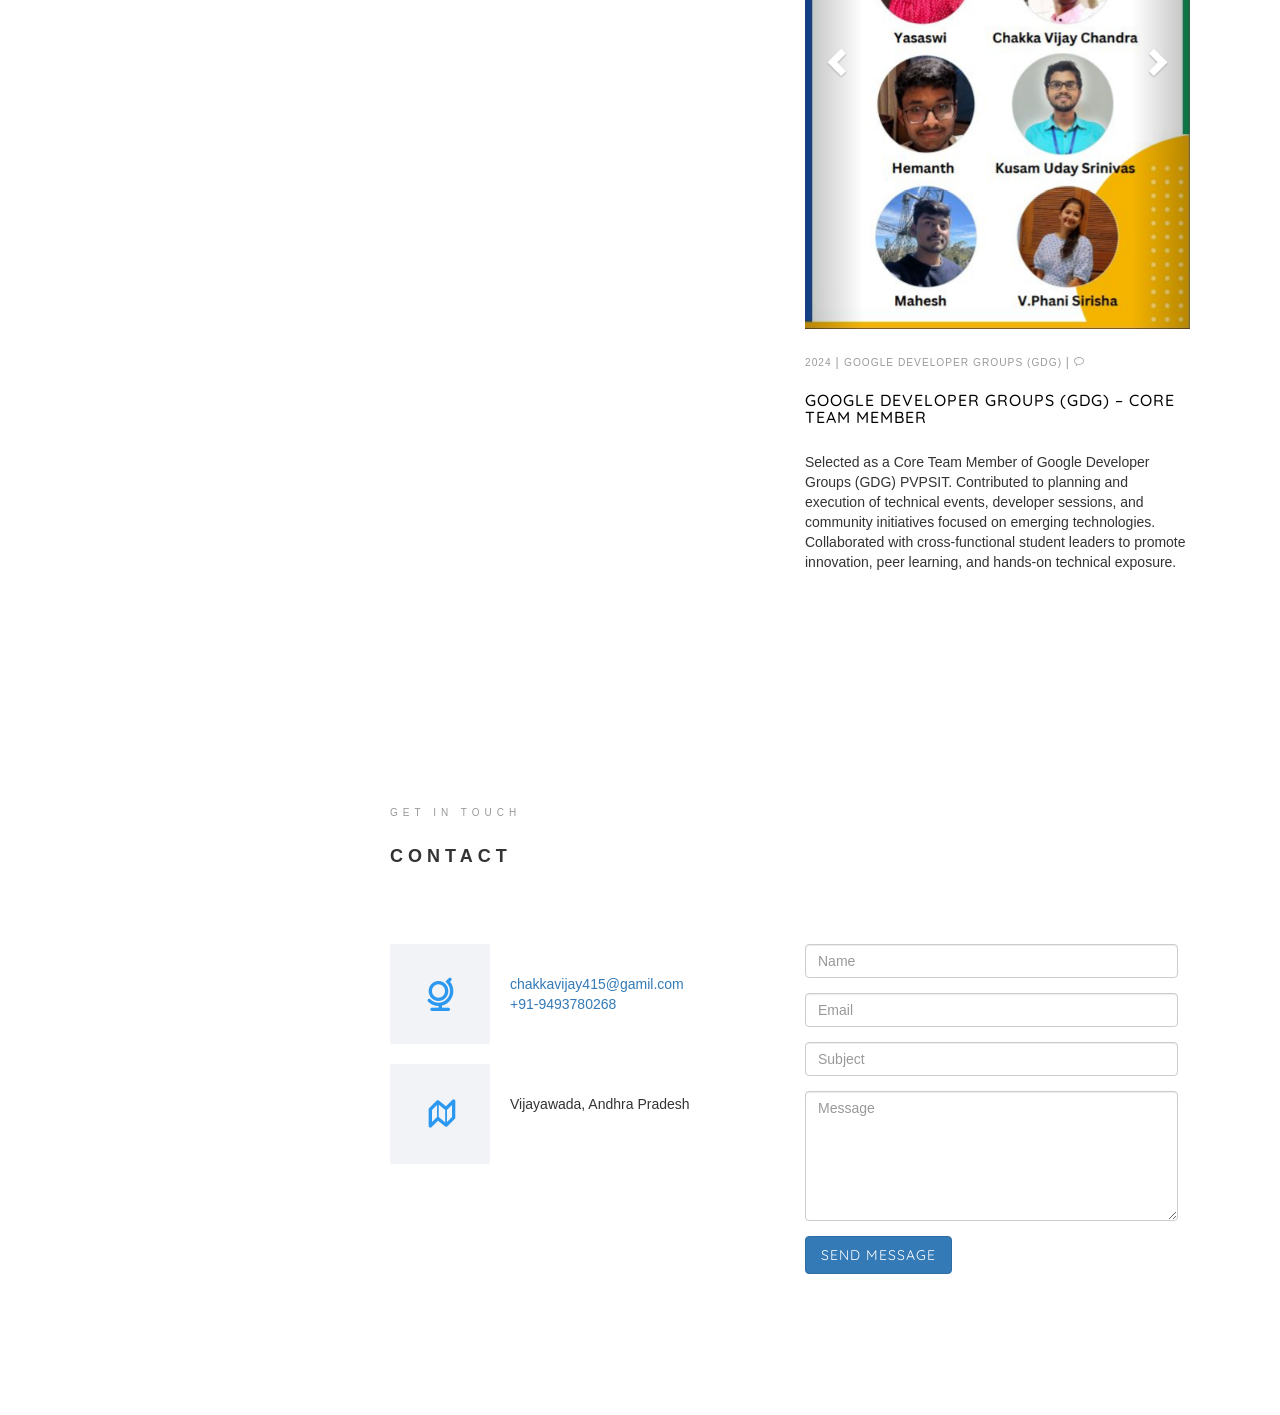
==== commit 97a8857b: "Update footer class for sidebar styling" ====
--- a/index.html
+++ b/index.html
@@ -125,7 +125,7 @@
 					</div>
 				</nav>
 
-				<div class="colorlib-footer">
+				<div class="colorlib-footer sidebar-footer">
 					<div class="wrapper">
 						<a href="https://www.facebook.com/vijay.chandra.311493/" target="_blank">
 							<div class="bg-ico" id="facebook"><i class="fa fa-facebook social  facebook fa-2x"></i>
--- a/css/style.css
+++ b/css/style.css
@@ -334,6 +334,11 @@
     color: rgba(0, 0, 0, 0.5);
     padding: 0 20px;
     width: 100%; }
+#colorlib-aside .sidebar-footer {
+    margin-top: 18px;
+    padding-top: 18px;
+    border-top: 1px solid rgba(0, 0, 0, 0.08);
+}
     @media screen and (max-width: 768px) {
       #colorlib-aside .colorlib-footer {
         position: relative;
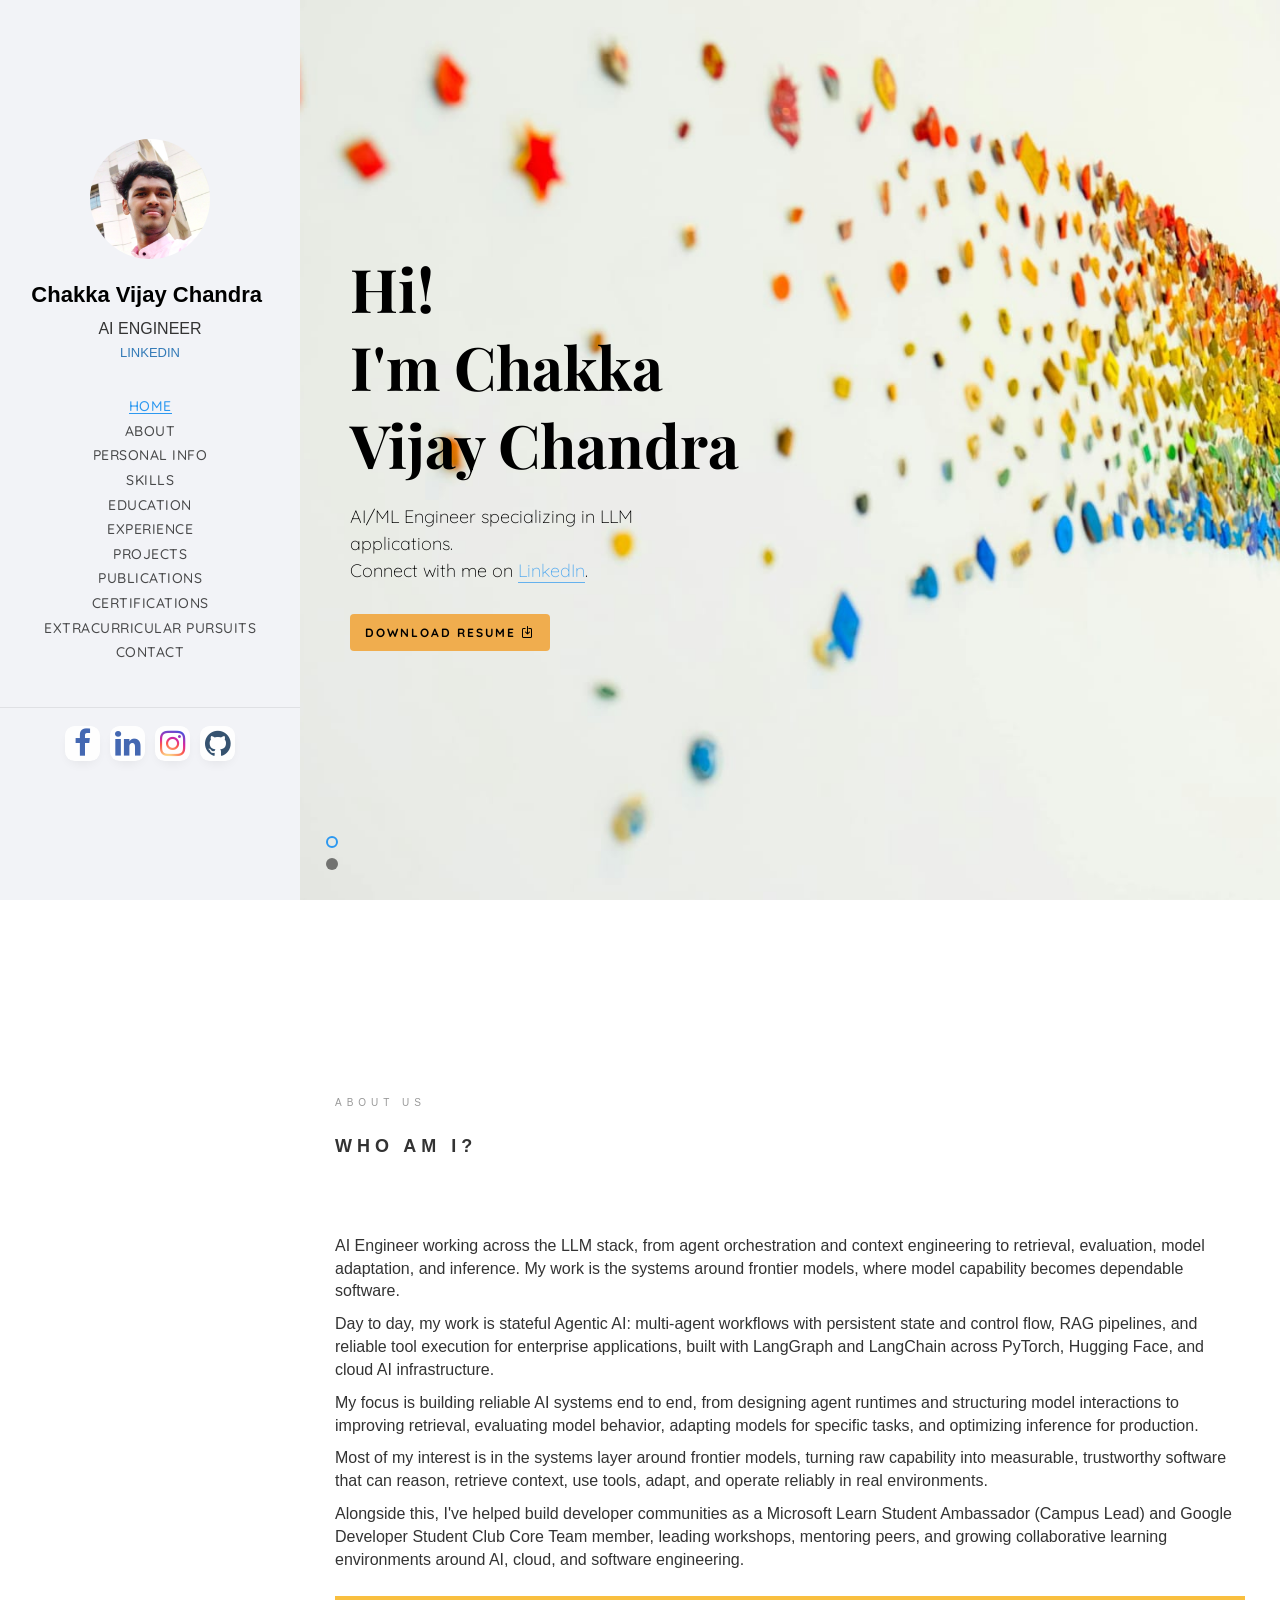
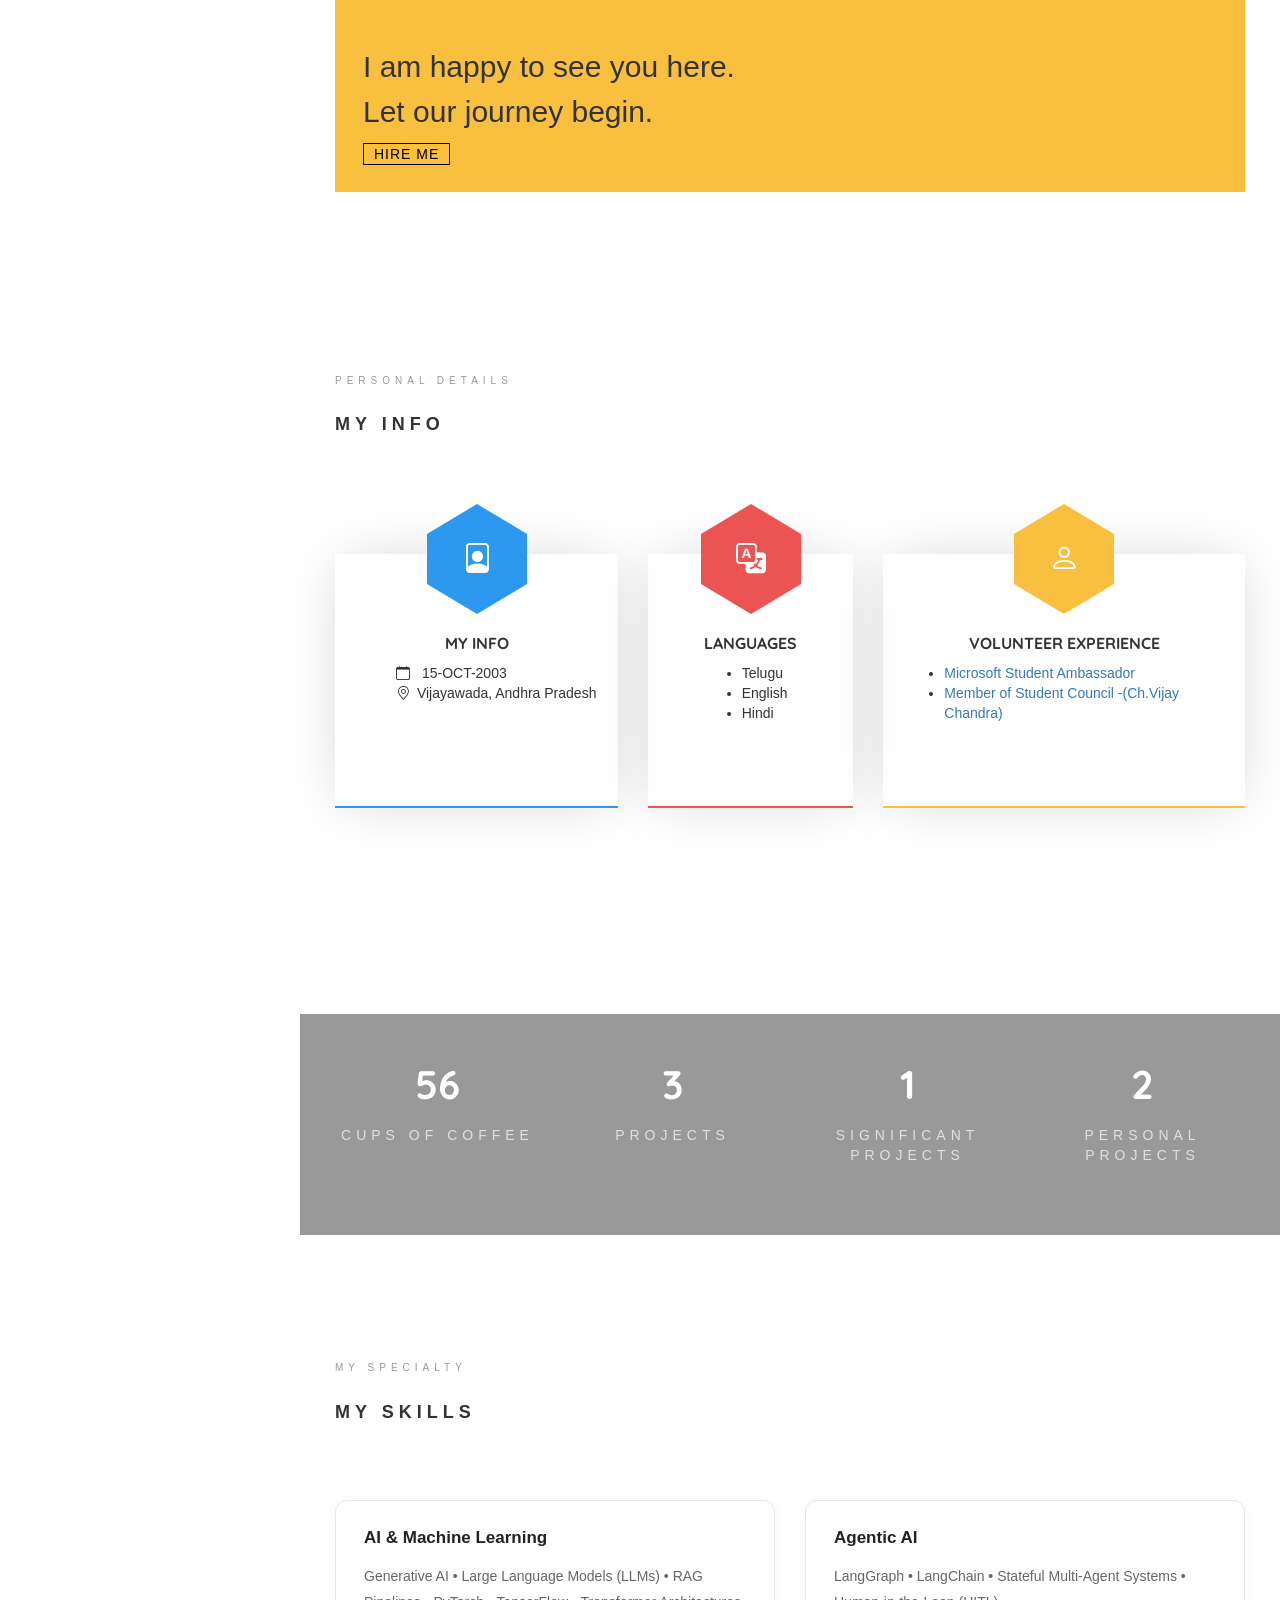
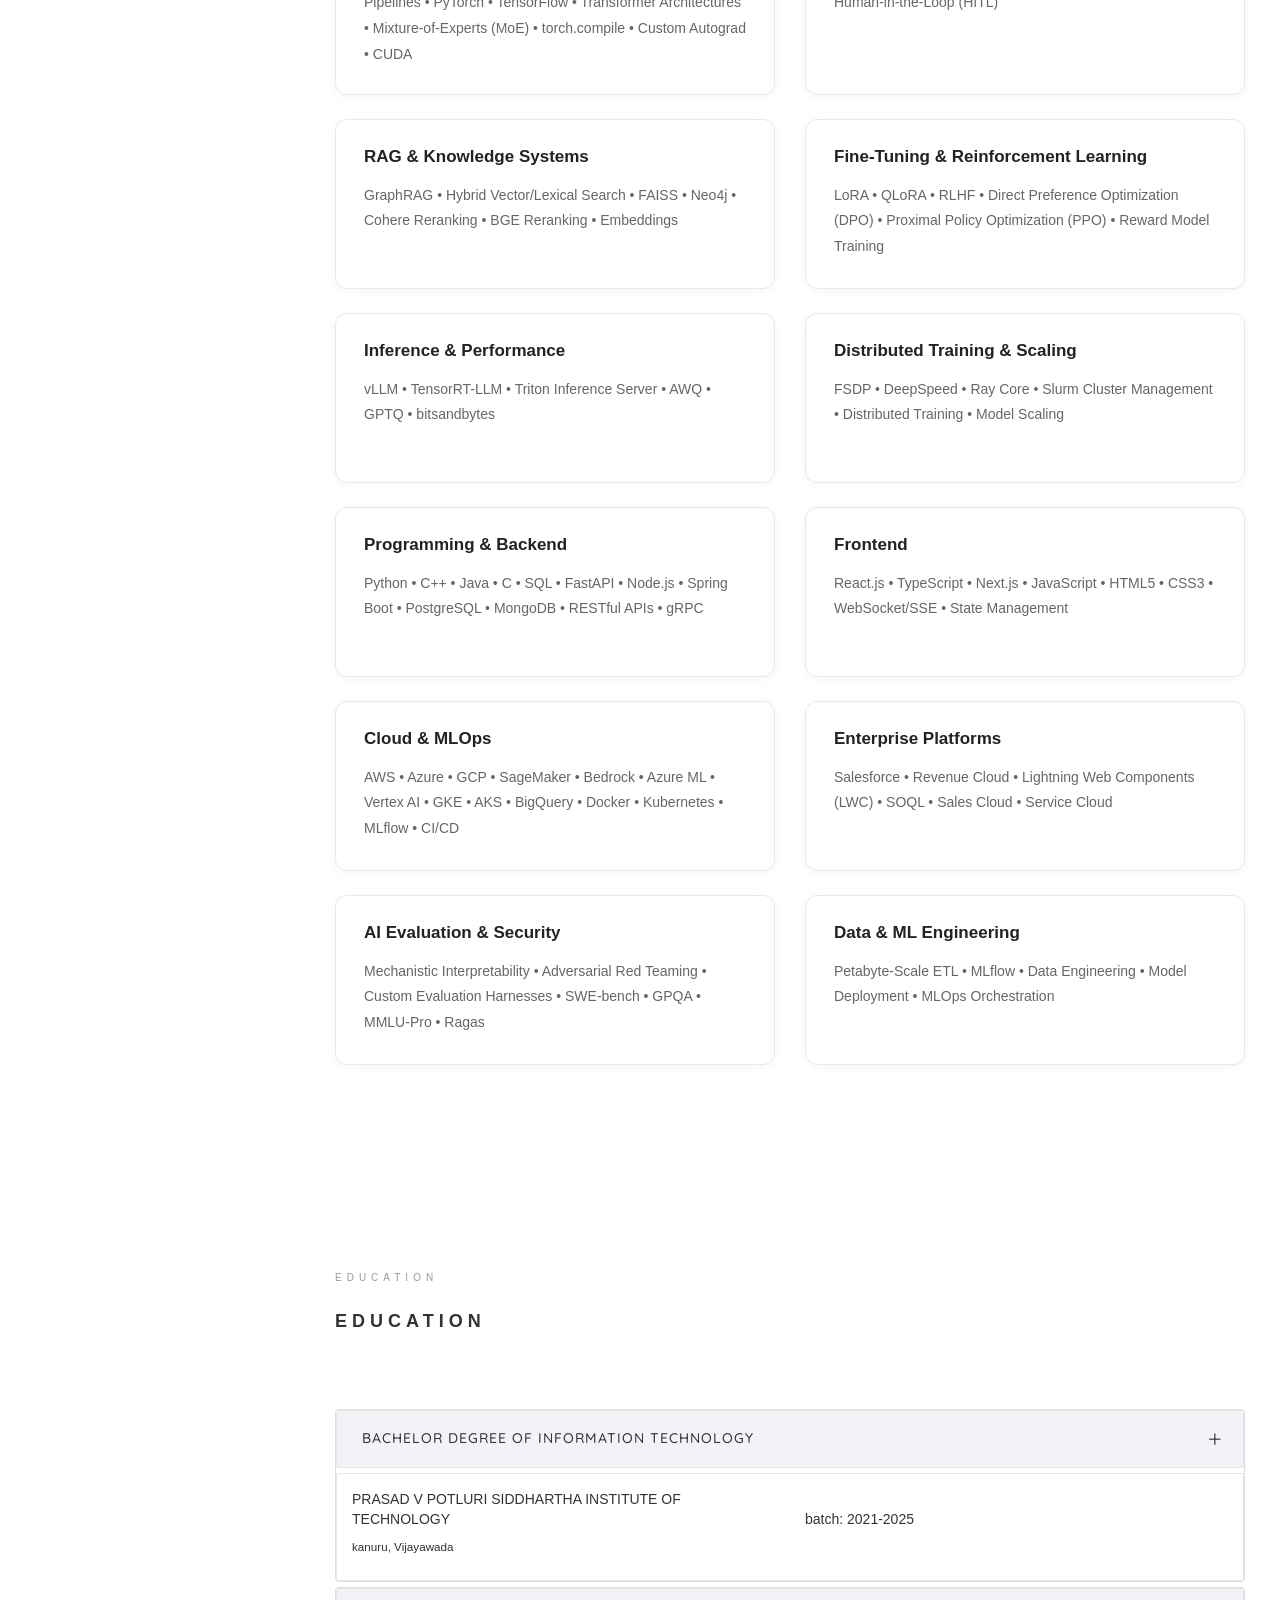
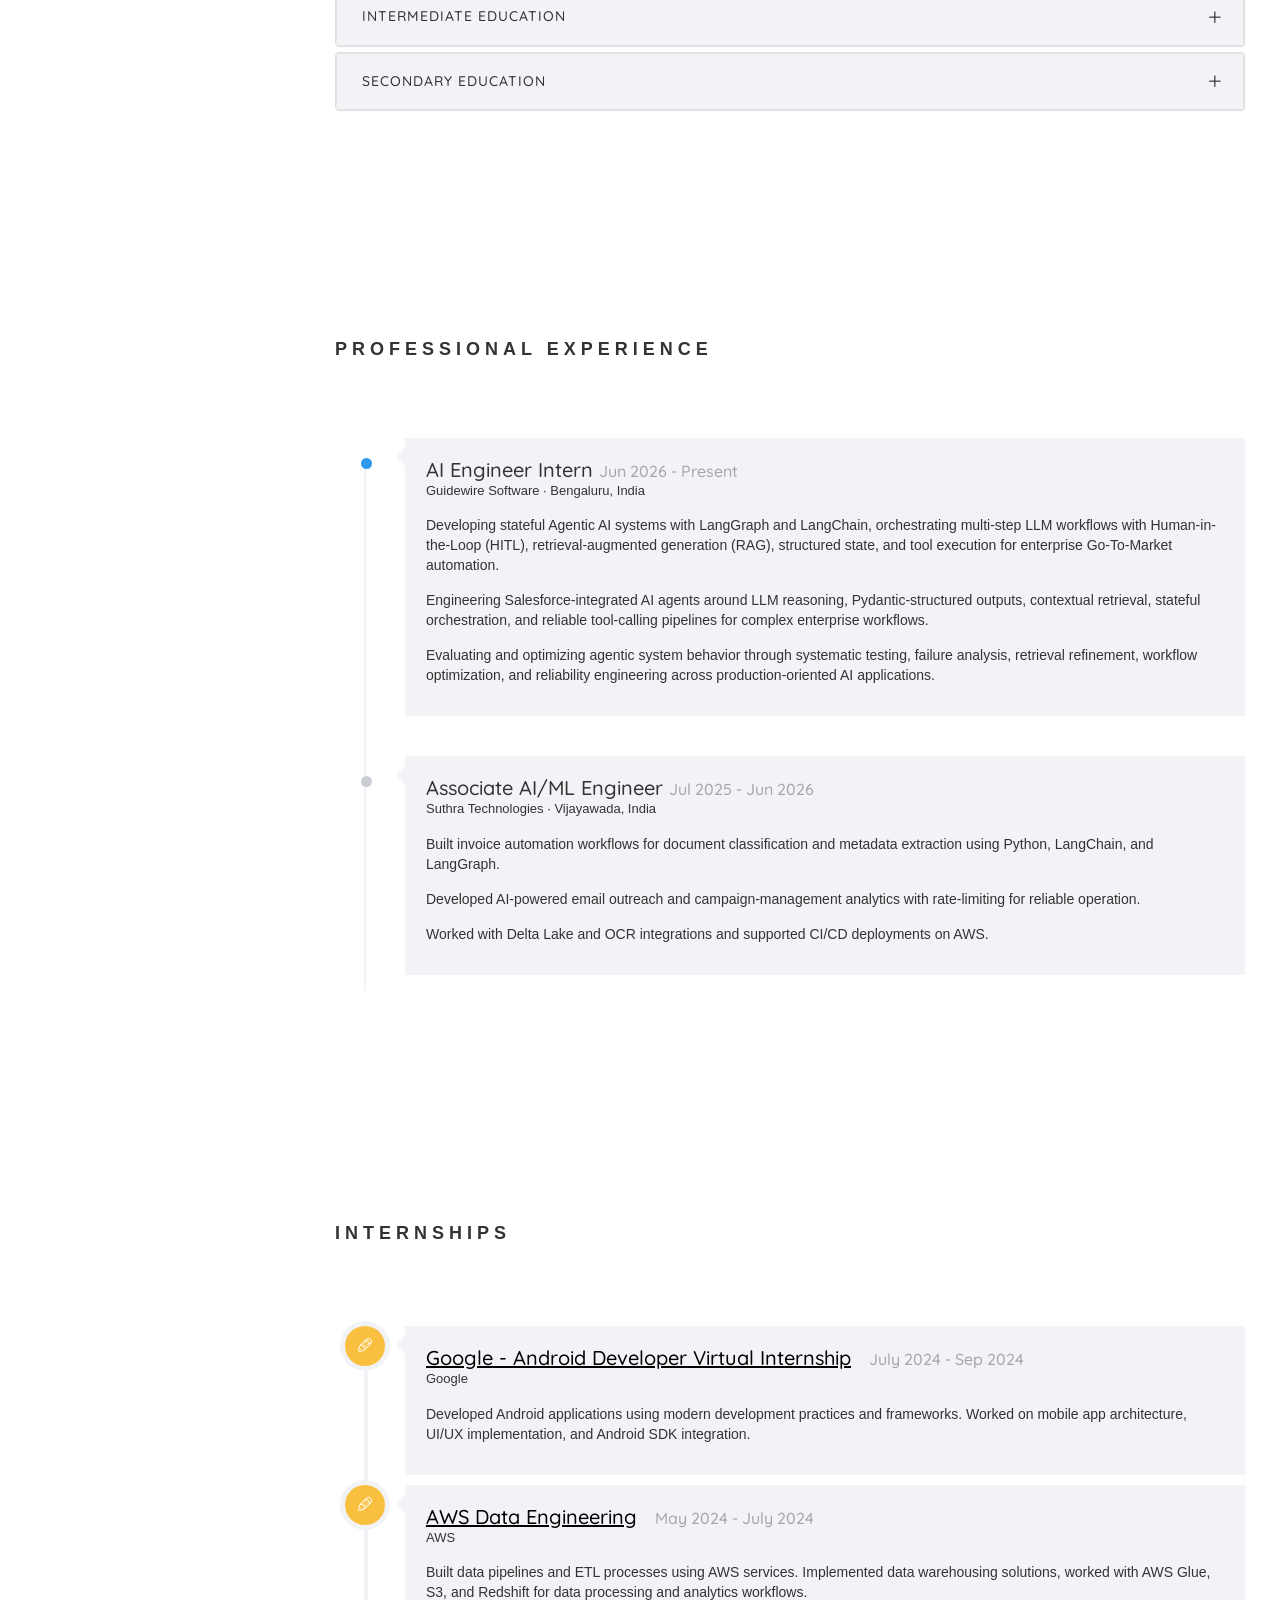
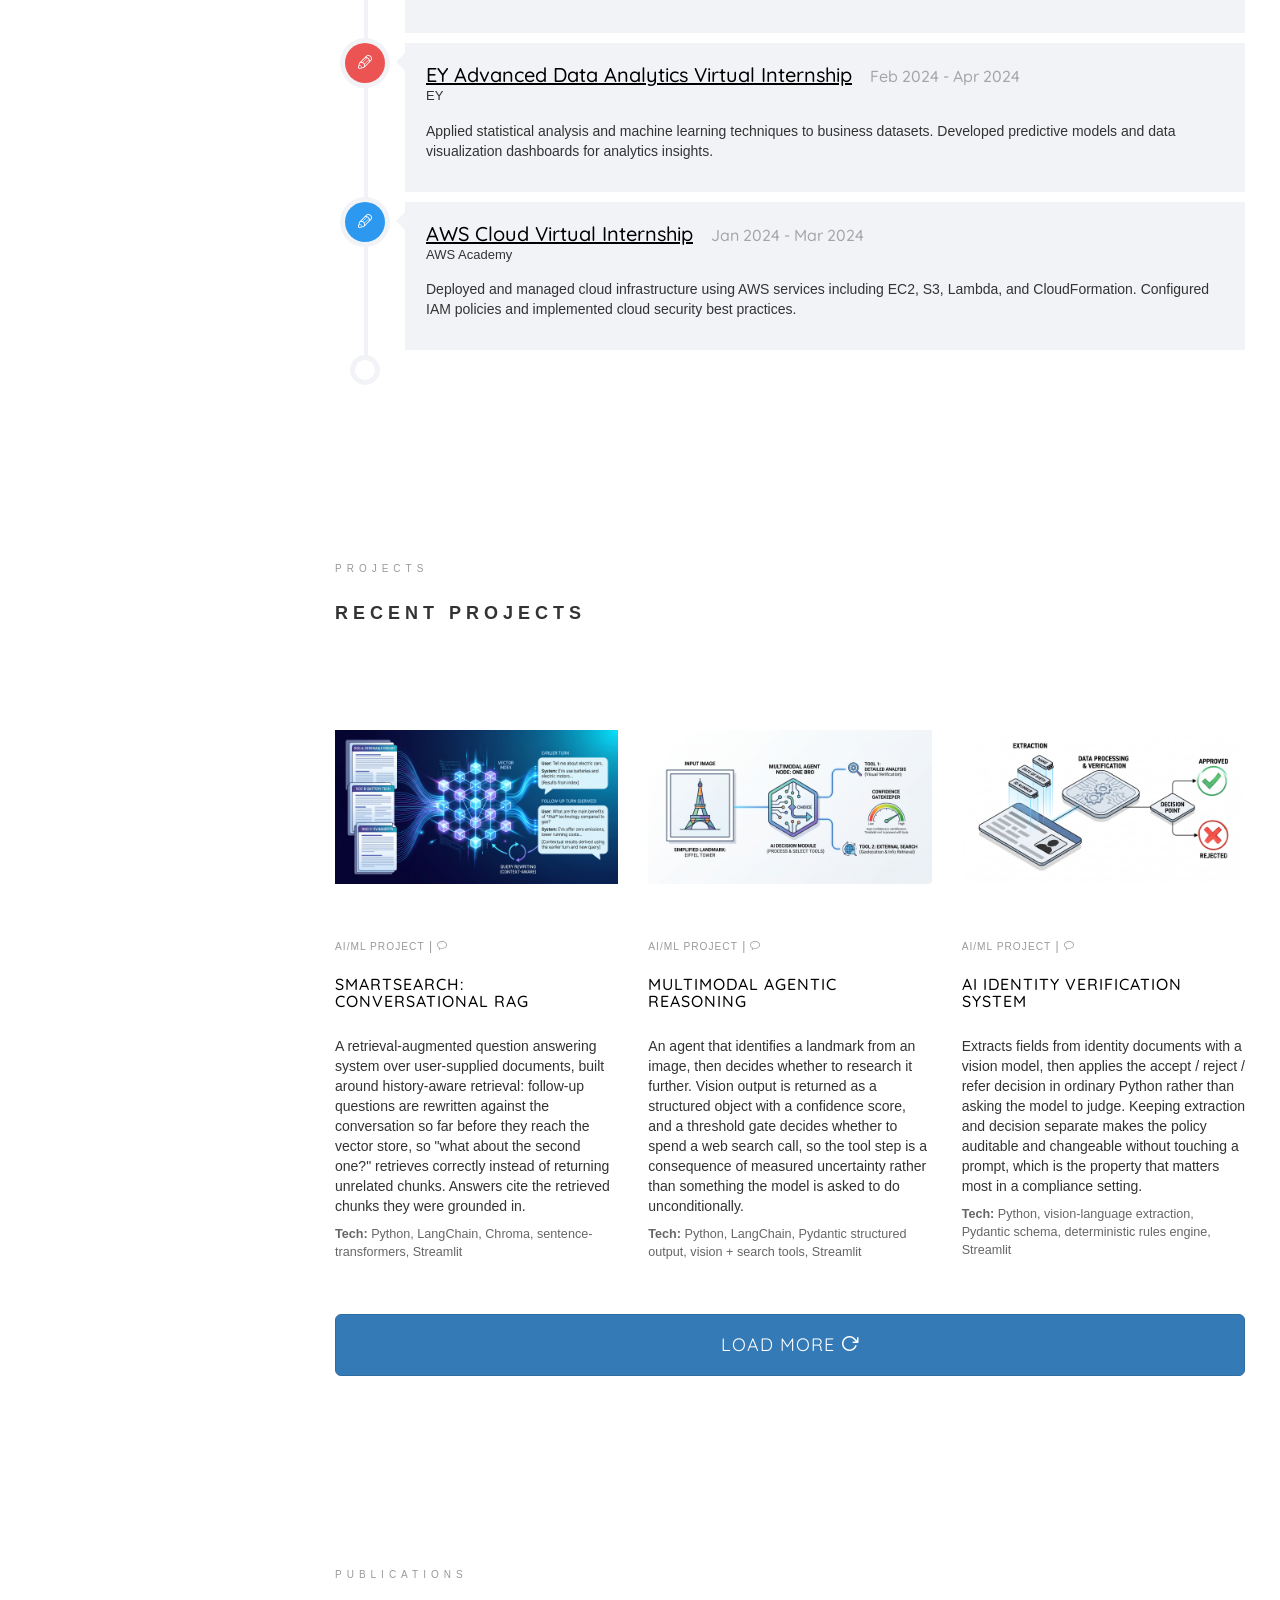
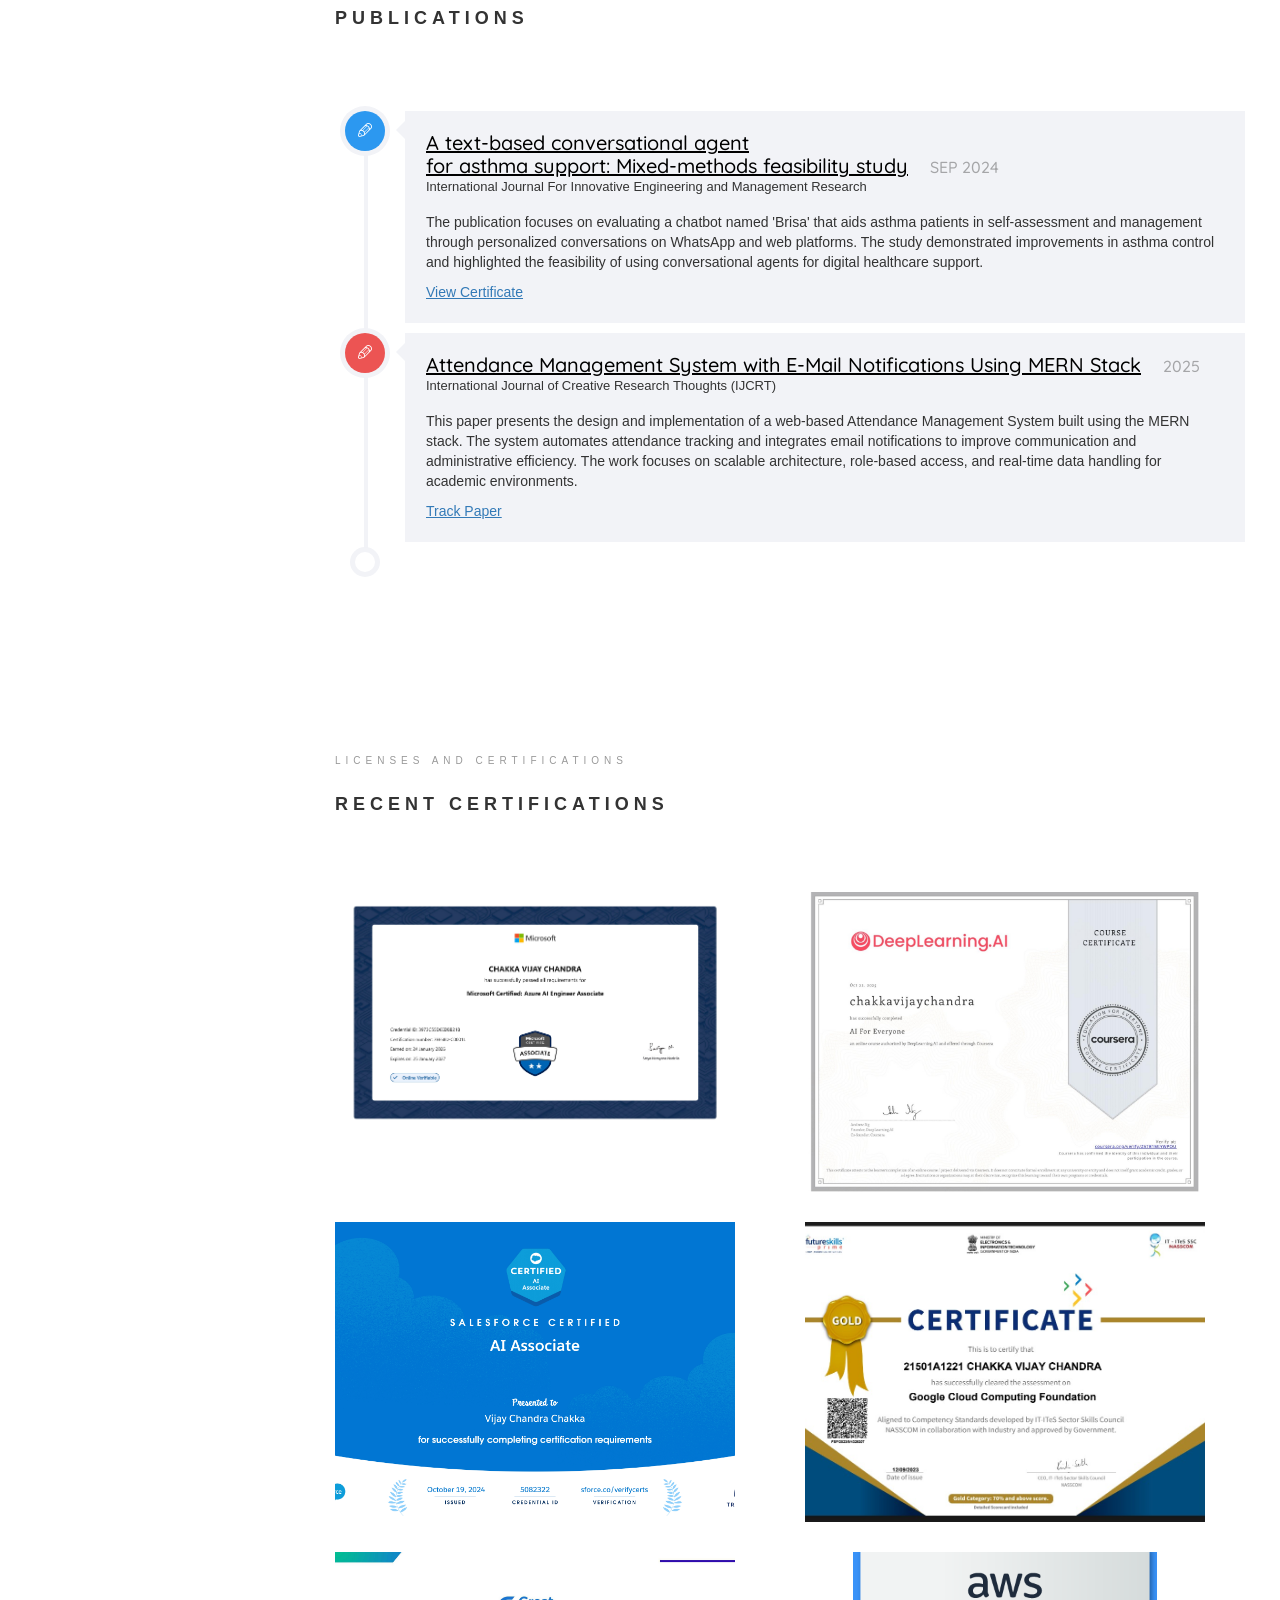
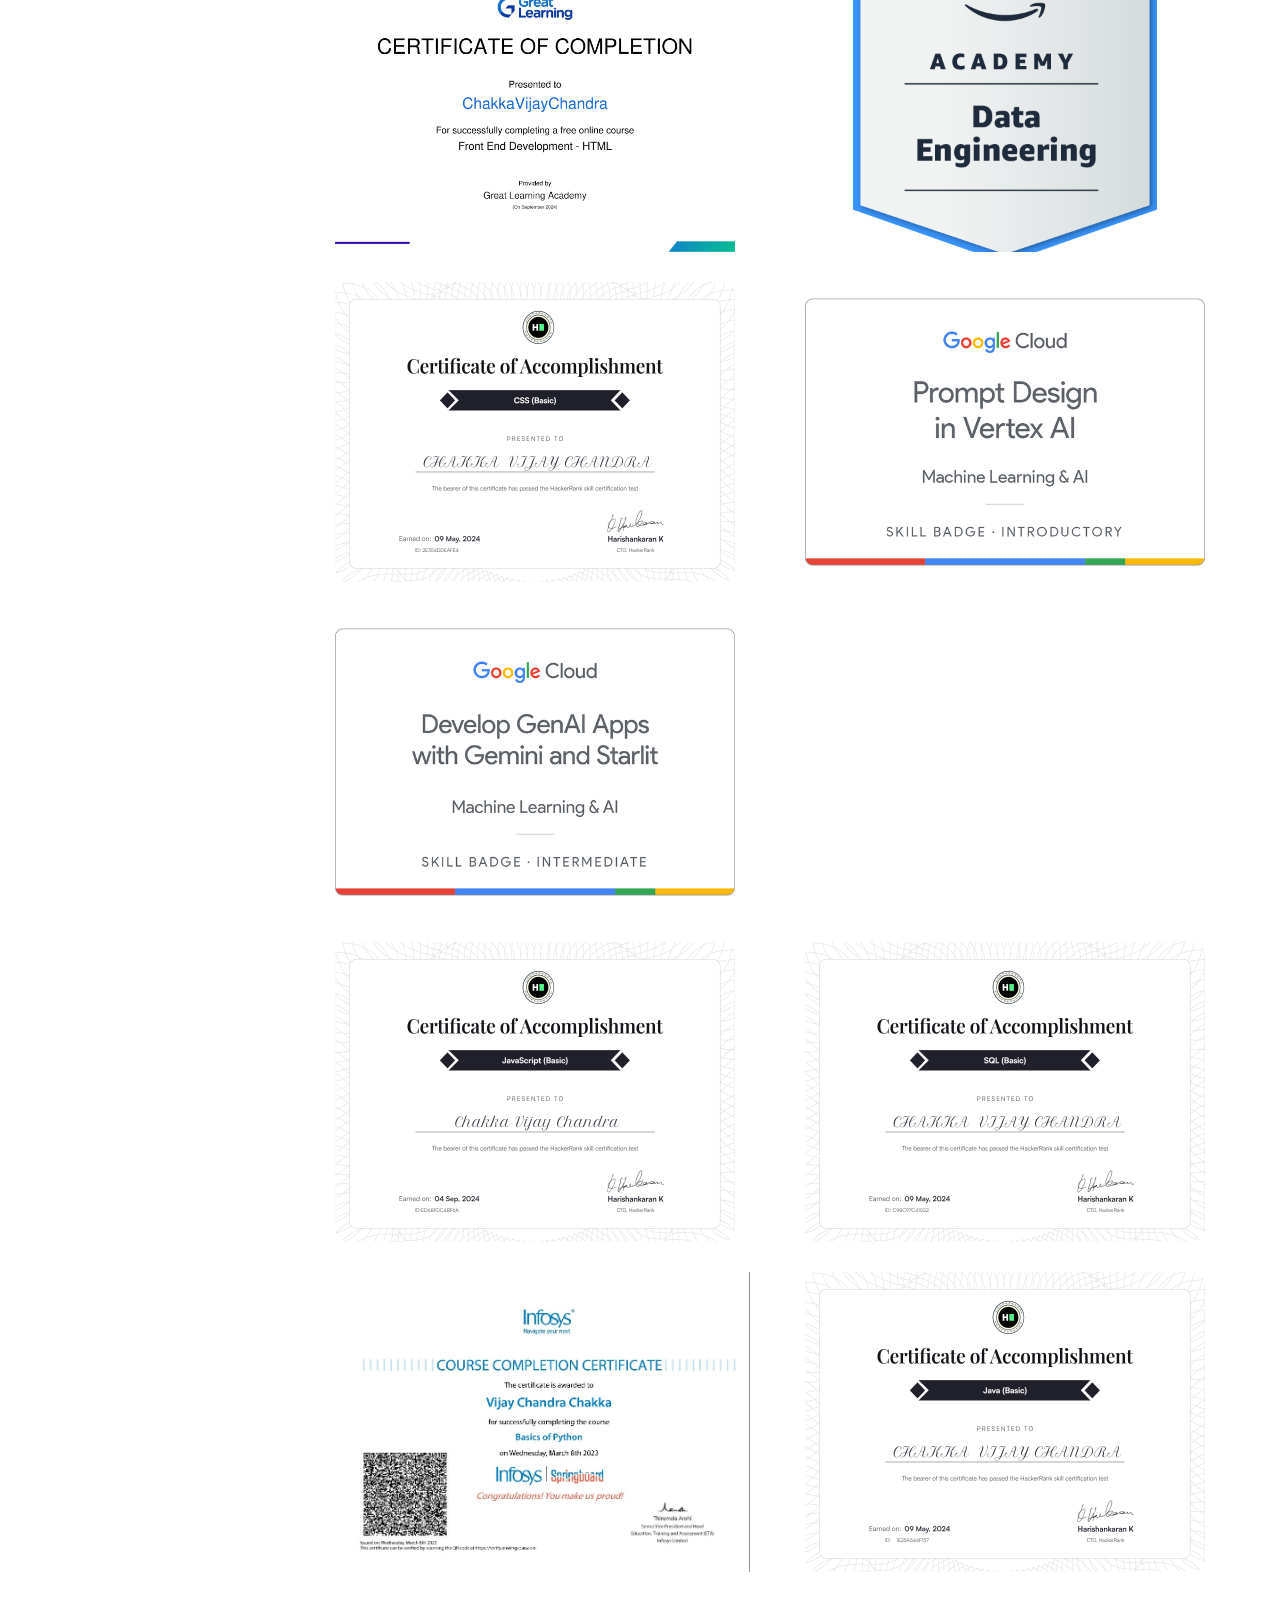
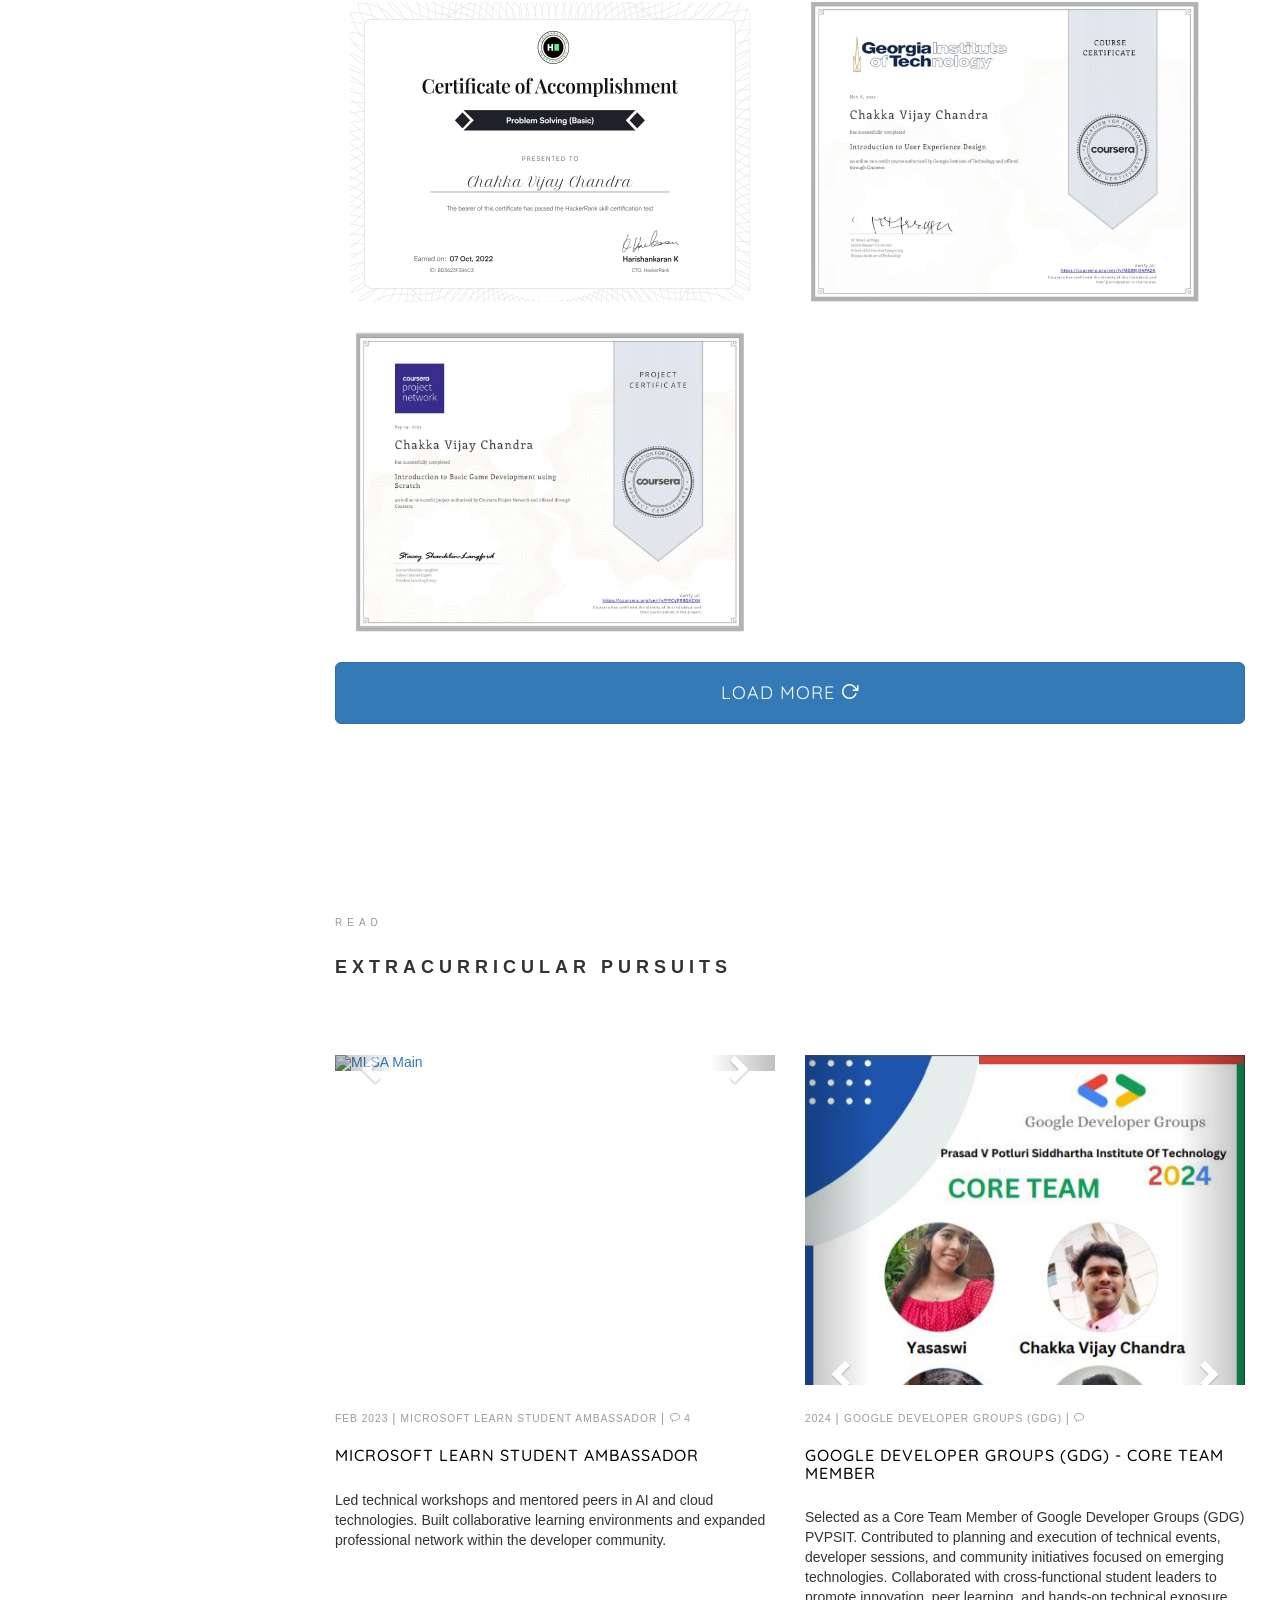
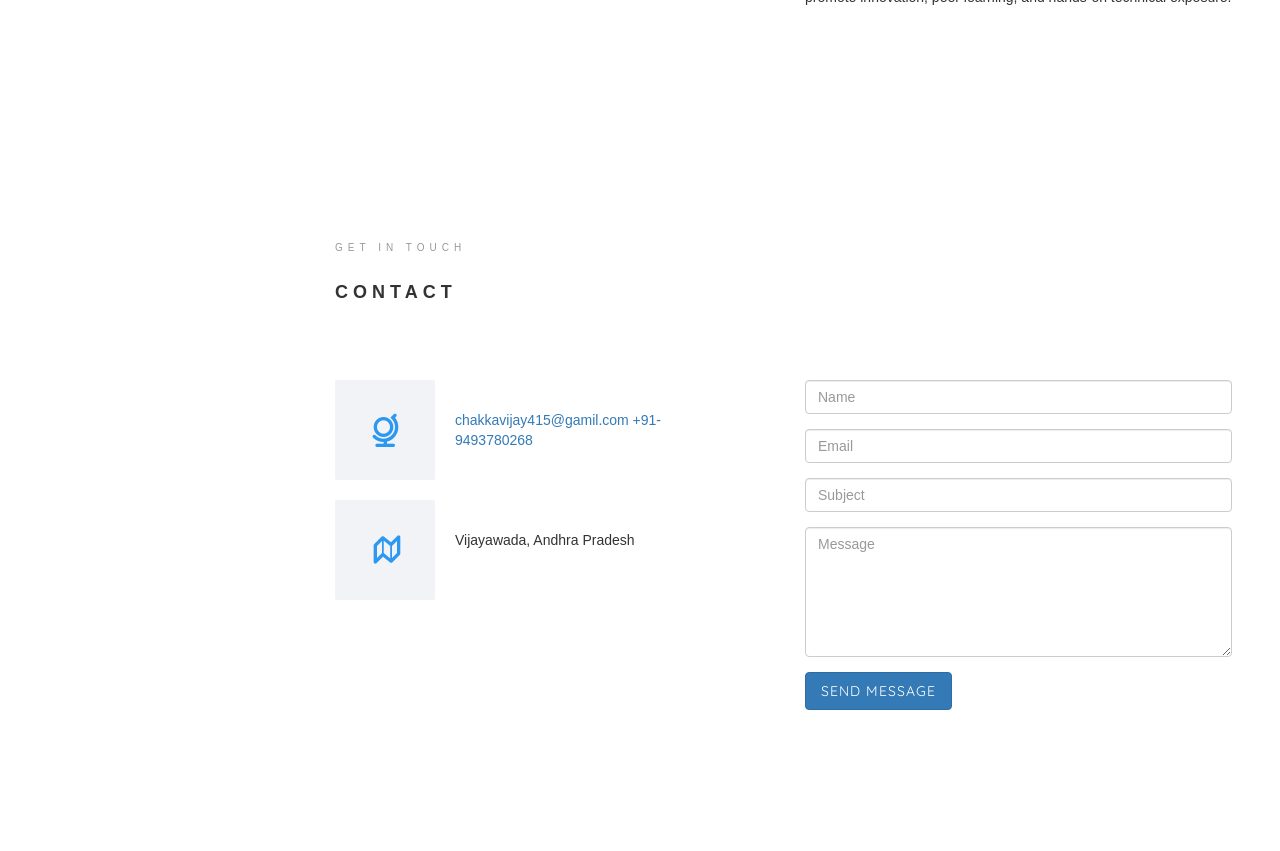
==== commit 65be021b: "Add project cards with Load more, clean up typography - Add 4 new AI project cards with images (Smar" ====
--- a/index.html
+++ b/index.html
@@ -96,14 +96,13 @@
 			<aside id="colorlib-aside" role="complementary" class="border js-fullheight">
 				<div class="text-center">
 					<div class="author-img" style="background-image: url(images/profile.jpg);"></div>
-					<h1 id="colorlib-logo"><a href="index.html">Chakka Vijay chandra</a></h1>
+					<h1 id="colorlib-logo"><a href="index.html">Chakka Vijay Chandra</a></h1>
 					<span class="position">
-						Associate AI/ML Engineer <br>
-						<span style="font-size: 12px;">
+						AI Engineer <br>
+						<span style="font-size: 13px;">
 							<a href="https://www.linkedin.com/in/vijay-chandra-chakka-b2b05a231/" target="_blank">
 								LinkedIn
 							</a>
-							| Jul 2025 - Present
 						</span>
 					</span>
 				</div>
@@ -206,27 +205,29 @@
 										<div class="about-desc">
 											<span class="heading-meta">About Us</span>
 											<h2 class="colorlib-heading">Who Am I?</h2>
-											<p><strong>Hi, I'm Chakka Vijay Chandra</strong>, an Associate AI/ML
-												Engineer working on applied machine learning and LLM-based systems.</p>
-											<p>I focus on building and experimenting with NLP and LLM-driven models,
-												translating machine learning ideas into solutions that can be used in
-												real applications. My work involves model development, experimentation
-												with transformers and embeddings, and collaborating with senior
-												engineers to move ML solutions toward deployment in cloud environments.
-											</p>
-											<p>I have hands-on experience working with Python, modern ML frameworks, and
-												cloud platforms such as GCP, Azure, and AWS, gained through industry
-												projects, internships, and practical engineering work. I'm particularly
-												interested in understanding model behavior, improving performance, and
-												writing clean, maintainable code rather than just connecting tools
-												together.</p>
-											<p>Beyond technical work, I've actively contributed to developer communities
-												as a Microsoft Learn Student Ambassador (Campus Lead) and a GDSC Core
-												Team member, where I've led workshops, mentored peers, and helped build
-												collaborative learning environments around AI and cloud technologies.
-											</p>
-											<p>I'm driven by curiosity and a desire to grow as a strong AI/ML engineer,
-												working on problems where machine learning creates real impact.</p>
+											<p>AI Engineer working across the LLM stack, from agent
+												orchestration and context engineering to retrieval, evaluation,
+												model adaptation, and inference. My work is the systems around
+												frontier models, where model capability becomes dependable
+												software.</p>
+											<p>Day to day, my work is stateful Agentic AI: multi-agent workflows with
+												persistent state and control flow, RAG pipelines, and reliable
+												tool execution for enterprise applications, built with
+												LangGraph and LangChain across PyTorch, Hugging Face, and cloud
+												AI infrastructure.</p>
+											<p>My focus is building reliable AI systems end to end, from
+												designing agent runtimes and structuring model interactions to
+												improving retrieval, evaluating model behavior, adapting models
+												for specific tasks, and optimizing inference for production.</p>
+											<p>Most of my interest is in the systems layer around frontier
+												models, turning raw capability into measurable, trustworthy
+												software that can reason, retrieve context, use tools, adapt, and
+												operate reliably in real environments.</p>
+											<p>Alongside this, I've helped build developer communities as a
+												Microsoft Learn Student Ambassador (Campus Lead) and Google
+												Developer Student Club Core Team member, leading workshops,
+												mentoring peers, and growing collaborative learning environments
+												around AI, cloud, and software engineering.</p>
 										</div>
 									</div>
 								</div>
@@ -593,7 +594,7 @@
 					</div>
 				</section>
 
-				<section class="colorlib-experience" data-section="experience">
+				<section class="colorlib-experience experience-modern" data-section="experience">
 					<div class="colorlib-narrow-content">
 						<div class="row">
 							<div class="col-md-6 col-md-offset-3 col-md-pull-3 animate-box"
@@ -606,21 +607,44 @@
 								<div class="timeline-centered">
 									<article class="timeline-entry animate-box" data-animate-effect="fadeInLeft">
 										<div class="timeline-entry-inner">
+											<div class="timeline-icon color-4 is-current">
+												<i class="icon-pen2"></i>
+											</div>
+											<div class="timeline-label">
+												<h2>AI Engineer Intern <span>Jun 2026 - Present</span></h2>
+												<p style="margin-top: 0px; font-size: small;padding-top: 0px;">Guidewire
+													Software · Bengaluru, India</p>
+												<p>Developing stateful Agentic AI systems with LangGraph and
+													LangChain, orchestrating multi-step LLM workflows with
+													Human-in-the-Loop (HITL), retrieval-augmented generation (RAG),
+													structured state, and tool execution for enterprise Go-To-Market
+													automation.</p>
+												<p>Engineering Salesforce-integrated AI agents around LLM reasoning,
+													Pydantic-structured outputs, contextual retrieval, stateful
+													orchestration, and reliable tool-calling pipelines for complex
+													enterprise workflows.</p>
+												<p>Evaluating and optimizing agentic system behavior through
+													systematic testing, failure analysis, retrieval refinement,
+													workflow optimization, and reliability engineering across
+													production-oriented AI applications.</p>
+											</div>
+										</div>
+									</article>
+									<article class="timeline-entry animate-box" data-animate-effect="fadeInLeft">
+										<div class="timeline-entry-inner">
 											<div class="timeline-icon color-4">
 												<i class="icon-pen2"></i>
 											</div>
 											<div class="timeline-label">
-												<h2><a href="https://www.linkedin.com/in/vijay-chandra-chakka-b2b05a231/"
-														target="_blank" style="text-decoration: underline;">Associate
-														AI/ML Engineer</a> <span>July 2025 – Present</span></h2>
+												<h2>Associate AI/ML Engineer <span>Jul 2025 - Jun 2026</span></h2>
 												<p style="margin-top: 0px; font-size: small;padding-top: 0px;">Suthra
-													Technologies · Vijayawada</p>
-												<p>Working on applied AI/ML and LLM-based systems with a focus on model
-													development and experimentation. Built and evaluated NLP models
-													using transformer architectures and embeddings, and collaborated
-													with senior engineers to improve model performance and stability in
-													cloud environments. Contributing to ML solutions used in internal
-													and real-world application workflows.</p>
+													Technologies · Vijayawada, India</p>
+												<p>Built invoice automation workflows for document classification and
+													metadata extraction using Python, LangChain, and LangGraph.</p>
+												<p>Developed AI-powered email outreach and campaign-management
+													analytics with rate-limiting for reliable operation.</p>
+												<p>Worked with Delta Lake and OCR integrations and supported CI/CD
+													deployments on AWS.</p>
 											</div>
 										</div>
 									</article>
@@ -763,6 +787,101 @@
 						<div class="row">
 							<div class="col-md-4 col-sm-6 animate-box" data-animate-effect="fadeInLeft">
 								<div class="blog-entry">
+									<a href="https://github.com/CHVIJAYCHANDRA/SmartSearch_LangChain_Chroma_RAG"
+										target="_blank" class="blog-img"><img src="images/smartsearch-rag.jpeg"
+											class="img-responsive" alt="SmartSearch conversational RAG"
+											loading="lazy"></a>
+									<div class="desc">
+										<span><small>AI/ML Project</small> |<small> <i class="icon-bubble3"></i>
+											</small></span>
+										<h3><a href="https://github.com/CHVIJAYCHANDRA/SmartSearch_LangChain_Chroma_RAG"
+												target="_blank">SmartSearch: Conversational RAG</a></h3>
+										<p>A retrieval-augmented question answering system over user-supplied documents,
+											built around history-aware retrieval: follow-up questions are rewritten
+											against the conversation so far before they reach the vector store, so
+											"what about the second one?" retrieves correctly instead of returning
+											unrelated chunks. Answers cite the retrieved chunks they were grounded in.</p>
+										<p style="font-size: 0.9em; color: #666; margin-top: 8px;">
+											<strong>Tech:</strong> Python, LangChain, Chroma, sentence-transformers,
+											Streamlit</p>
+									</div>
+								</div>
+							</div>
+							<div class="col-md-4 col-sm-6 animate-box" data-animate-effect="fadeInRight">
+								<div class="blog-entry">
+									<a href="https://github.com/CHVIJAYCHANDRA/Multimodal_Agentic_Reasoning"
+										target="_blank" class="blog-img"><img src="images/multimodal-agent.jpeg"
+											class="img-responsive" alt="Multimodal agentic reasoning"
+											loading="lazy"></a>
+									<div class="desc">
+										<span><small>AI/ML Project</small> |<small> <i class="icon-bubble3"></i>
+											</small></span>
+										<h3><a href="https://github.com/CHVIJAYCHANDRA/Multimodal_Agentic_Reasoning"
+												target="_blank">Multimodal Agentic Reasoning</a></h3>
+										<p>An agent that identifies a landmark from an image, then decides whether to
+											research it further. Vision output is returned as a structured object with a
+											confidence score, and a threshold gate decides whether to spend a web search
+											call, so the tool step is a consequence of measured uncertainty rather than
+											something the model is asked to do unconditionally.</p>
+										<p style="font-size: 0.9em; color: #666; margin-top: 8px;">
+											<strong>Tech:</strong> Python, LangChain, Pydantic structured output,
+											vision + search tools, Streamlit</p>
+									</div>
+								</div>
+							</div>
+							<div class="col-md-4 col-sm-6 animate-box" data-animate-effect="fadeInLeft">
+								<div class="blog-entry">
+									<a href="https://github.com/CHVIJAYCHANDRA/AI_Identity_Verification_System"
+										target="_blank" class="blog-img"><img src="images/identity-verification.jpeg"
+											class="img-responsive" alt="AI identity verification" loading="lazy"></a>
+									<div class="desc">
+										<span><small>AI/ML Project</small> |<small> <i class="icon-bubble3"></i>
+											</small></span>
+										<h3><a href="https://github.com/CHVIJAYCHANDRA/AI_Identity_Verification_System"
+												target="_blank">AI Identity Verification System</a></h3>
+										<p>Extracts fields from identity documents with a vision model, then applies the
+											accept / reject / refer decision in ordinary Python rather than asking the
+											model to judge. Keeping extraction and decision separate makes the policy
+											auditable and changeable without touching a prompt, which is the property that
+											matters most in a compliance setting.</p>
+										<p style="font-size: 0.9em; color: #666; margin-top: 8px;">
+											<strong>Tech:</strong> Python, vision-language extraction, Pydantic schema,
+											deterministic rules engine, Streamlit</p>
+									</div>
+								</div>
+							</div>
+						</div>
+						<div class="row" id="tobereplaced1">
+							<div class="col-md-12 animate-box">
+								<p><a class="btn btn-primary btn-lg btn-load-more" onclick="load_content1()">Load more
+										<i class="icon-reload"></i></a></p>
+							</div>
+						</div>
+						<div id="load_projects" style="display: none;">
+						<div class="row">
+							<div class="col-md-4 col-sm-6 animate-box" data-animate-effect="fadeInLeft">
+								<div class="blog-entry">
+									<a href="https://github.com/CHVIJAYCHANDRA/GenAI_Marketing_Suite" target="_blank"
+										class="blog-img"><img src="images/GenAI Marketing Suite.jpeg"
+											class="img-responsive" alt="GenAI Marketing Suite" loading="lazy"></a>
+									<div class="desc">
+										<span><small>AI/ML Project</small> |<small> <i class="icon-bubble3"></i>
+											</small></span>
+										<h3><a href="https://github.com/CHVIJAYCHANDRA/GenAI_Marketing_Suite"
+												target="_blank">GenAI Marketing Suite: Plan-Then-Write</a></h3>
+										<p>Three copy generators that plan before they write: the first model call
+											produces an outline, subject line or title, and the second writes prose
+											conditioned on it. Both stages are shown, since the plan is often the more
+											useful artifact. Output length is reported against the length requested
+											rather than assumed, following plan-and-write (Yao et al., AAAI 2019).</p>
+										<p style="font-size: 0.9em; color: #666; margin-top: 8px;">
+											<strong>Tech:</strong> Python, LangChain LCEL, Pydantic structured output,
+											Streamlit</p>
+									</div>
+								</div>
+							</div>
+							<div class="col-md-4 col-sm-6 animate-box" data-animate-effect="fadeInRight">
+								<div class="blog-entry">
 									<a href="https://github.com/CHVIJAYCHANDRA/AI-Resume-Analyzer-Agentic-RAG"
 										target="_blank" class="blog-img"><img
 											src="images/AI Resume Analyzer (Agentic RAG).png" class="img-responsive"
@@ -771,7 +890,7 @@
 										<span><small>AI/ML Project</small> |<small> <i class="icon-bubble3"></i>
 											</small></span>
 										<h3><a href="https://github.com/CHVIJAYCHANDRA/AI-Resume-Analyzer-Agentic-RAG"
-												target="_blank">AI Resume Analyzer — Agentic RAG System</a></h3>
+												target="_blank">AI Resume Analyzer: Agentic RAG System</a></h3>
 										<p>Built an AI-powered resume analysis system using a Retrieval-Augmented
 											Generation (RAG) architecture to evaluate resumes against job descriptions.
 											Designed a semantic retrieval layer using vector embeddings and FAISS to
@@ -785,29 +904,6 @@
 									</div>
 								</div>
 							</div>
-							<!--
-							<div class="col-md-4 col-sm-6 animate-box" data-animate-effect="fadeInRight">
-								<div class="blog-entry">
-									<a href="https://github.com/CHVIJAYCHANDRA/NeuroQueue-Agentic-Memory-Orchestrator"
-										target="_blank" class="blog-img"><img
-											src="images/NeuroQueue (Agentic Memory Orchestrator).png"
-											class="img-responsive" alt="NeuroQueue" loading="lazy"></a>
-									<div class="desc">
-										<span><small>AI/ML Project</small> | <small> <i class="icon-bubble3"></i>
-											</small></span>
-										<h3><a href="https://github.com/CHVIJAYCHANDRA/NeuroQueue-Agentic-Memory-Orchestrator"
-												target="_blank">NeuroQueue — Agentic Memory Orchestrator</a></h3>
-										<p>Designed an agentic AI system with persistent memory and multi-agent
-											orchestration for complex reasoning tasks. Implemented a FIFO context memory
-											with salience-based prioritization and integrated a vector store for
-											long-term semantic retrieval using local LLMs.</p>
-										<p style="font-size: 0.9em; color: #666; margin-top: 8px;">
-											<strong>Tech:</strong> Python, FAISS, Multi-Agent Architecture, Local LLMs
-											(Ollama)</p>
-									</div>
-								</div>
-							</div>
-							-->
 							<div class="col-md-4 col-sm-6 animate-box" data-animate-effect="fadeInLeft">
 								<div class="blog-entry">
 									<a href="https://github.com/CHVIJAYCHANDRA/financial-inclusion-ai" target="_blank"
@@ -846,84 +942,12 @@
 									</div>
 								</div>
 							</div>
-							<div class="col-md-4 col-sm-6 animate-box" data-animate-effect="fadeInRight">
-								<div class="blog-entry">
-									<a href="https://github.com/CHVIJAYCHANDRA/Simple-Chatbot" target="_blank"
-										class="blog-img"><img src="images/Chat Bot project .jpg" class="img-responsive"
-											alt="HTML5 Bootstrap Template by colorlib.com" loading="lazy"></a>
-									<div class="desc">
-										<span><small>Apr 2023 - Jun 2023</small> | <small> <i class="icon-bubble3"></i>
-											</small></span>
-										<h3><a href="https://trinket.io/python/b0129bf67d19"
-												target="_blank">Simple-Chatbot</a></h3>
-										<p> A Python-based chatbot that responds to user inputs using predefined rules
-											with if-else statements and randomization for varied responses.</p>
-									</div>
-								</div>
-							</div>
-							<div class="col-md-4 col-sm-6 animate-box" data-animate-effect="fadeInLeft">
-								<div class="blog-entry">
-									<a href="https://music-player-ten-beige.vercel.app/" target="_blank"
-										class="blog-img"><img src="images/musicplayer.png" class="img-responsive"
-											alt="HTML5 Bootstrap Template by colorlib.com" loading="lazy"></a>
-									<div class="desc">
-										<span><small>JUL 2023 - SEP 2023</small> |<small> <i class="icon-bubble3"></i>
-												4</small></span>
-										<h3><a href="https://music-player-ten-beige.vercel.app"
-												target="_blank">Music-Player</a></h3>
-										<p>A full-stack MERN music player app providing seamless audio playback with
-											play, pause, and skip features, built using HTML, CSS, JavaScript, and
-											React.</p>
-									</div>
-								</div>
-							</div>
-						</div>
-						<div class="row" id="tobereplaced1">
-							<div class="col-md-12 animate-box">
-								<p><a class="btn btn-primary btn-lg btn-load-more" onclick="load_content1()">Load more
-										<i class="icon-reload"></i></a></p>
-							</div>
-						</div>
-						<!-- <div w3-include-html="./Include_pages/projects.html"></div> 
-					<div class="row" id="load_projects" style="display: none;">
-						<div class="col-md-4 col-sm-6" data-animate-effect="fadeInLeft">
-							<div class="blog-entry">
-								<a href="https://github.com/sairammadala/Turtle_crossing_capstone_project" target="_blank" class="blog-img"><img src="images/turtle_crossing.png" class="img-responsive" alt="HTML5 Bootstrap Template by colorlib.com" loading="lazy"></a>
-								<div class="desc">
-									<span><small>JUN 2022 - JUL 2022</small> |<small> <i class="icon-bubble3"></i> 4</small></span>
-									<h3><a href="https://github.com/sairammadala/Turtle_crossing_capstone_project" target="_blank">Turtle Crossing Game</a></h3>
-									<p>Turtle Crossing Game using python turtle module.</p>
-								</div>
-							</div>
-						</div>
-						<div class="col-md-4 col-sm-6" data-animate-effect="fadeInLeft">
-							<div class="blog-entry">
-								<a href="https://github.com/sairammadala/Tkinter-Pomodoro_GUI_Application" target="_blank" class="blog-img"><img src="images/pomodoro.png" class="img-responsive" alt="HTML5 Bootstrap Template by colorlib.com" loading="lazy"></a>
-								<div class="desc">
-									<span><small>JUN 2022 - JUL 2022</small> |<small> <i class="icon-bubble3"></i> 4</small></span>
-									<h3><a href="https://github.com/sairammadala/Tkinter-Pomodoro_GUI_Application" target="_blank">Pomodoro Timer</a></h3>
-									<p>Pomodoro GUI timer using python Tkinter module.</p>
-								</div>
-							</div>
-						</div>
-						<div class="col-md-4 col-sm-6" data-animate-effect="fadeInLeft">
-							<div class="blog-entry">
-								<a href="https://github.com/sairammadala/Password-Manager-GUI-app" target="_blank" class="blog-img"><img src="images/password_manager.png" class="img-responsive" alt="HTML5 Bootstrap Template by colorlib.com" loading="lazy"></a>
-								<div class="desc">
-									<span><small>MAY 2022 - JUN 2022</small> |<small> <i class="icon-bubble3"></i> 4</small></span>
-									<h3><a href="https://github.com/sairammadala/Password-Manager-GUI-app" target="_blank">Password Manager Application</a></h3>
-									<p>Password Manager GUI Application using python Tkinter module.</p>
-								</div>
-							</div>
-						</div>
-					</div> -->
+						</div>
+						</div>
 						<script>
 							function load_content1() {
-								var rm = document.getElementById("tobereplaced1")
-								rm.remove()
-								// w3IncludeHTML();
-								var to_be_loaded = document.getElementById("load_projects")
-								to_be_loaded.style.display = "block";
+								document.getElementById("tobereplaced1").remove();
+								document.getElementById("load_projects").style.display = "block";
 							}
 						</script>
 					</div>
@@ -955,7 +979,7 @@
 												<p style="margin-top: 0px; font-size: small;padding-top: 0px;">
 													International Journal For Innovative Engineering and Management
 													Research</p>
-												<p>The publication focuses on evaluating a chatbot named ‘Brisa’ that
+												<p>The publication focuses on evaluating a chatbot named 'Brisa' that
 													aids asthma patients in self-assessment and management through
 													personalized conversations on WhatsApp and web platforms. The study
 													demonstrated improvements in asthma control and highlighted the
@@ -1502,7 +1526,7 @@
 										<span><small>2024 </small> | <small> Google Developer Groups (GDG) </small> |
 											<small> <i class="icon-bubble3"></i> </small></span>
 										<h3><a href="https://www.linkedin.com/posts/gdg-pvpsit_gdgcoreteam-innovationinaction-techleaders-activity-7250482818575667203-SwqX?utm_source=share&utm_medium=member_desktop&rcm=ACoAADnZrtMBlnEIIuYOITFe1fAeSUa6u7POFS8"
-												target="_blank">Google Developer Groups (GDG) – Core Team Member</a>
+												target="_blank">Google Developer Groups (GDG) - Core Team Member</a>
 										</h3>
 										<p>Selected as a Core Team Member of Google Developer Groups (GDG) PVPSIT.
 											Contributed to planning and execution of technical events, developer
--- a/css/style.css
+++ b/css/style.css
@@ -214,7 +214,7 @@
   position: relative; }
 
 #colorlib-aside {
-  padding-top: 3em;
+  padding-top: 40px;
   padding-bottom: 40px;
   float: left;
   width: 300px;
@@ -235,10 +235,10 @@
       transform: translateX(-300px);
       padding-top: 4em; } }
   #colorlib-aside .author-img {
-    width: 150px;
-    height: 150px;
+    width: 120px;
+    height: 120px;
     margin: 0 auto;
-    margin-bottom: 30px;
+    margin-bottom: 24px;
     -webkit-border-radius: 50%;
     -moz-border-radius: 50%;
     -ms-border-radius: 50%;
@@ -246,7 +246,7 @@
   #colorlib-aside .position {
     display: block;
     margin-bottom: 2em;
-    font-size: 12px;
+    font-size: 16px;
     text-transform: uppercase; }
   #colorlib-aside #colorlib-logo {
     text-align: right;
@@ -273,18 +273,19 @@
         #colorlib-aside #colorlib-main-menu ul {
           margin: 0 0 2em 0; } }
       #colorlib-aside #colorlib-main-menu ul li {
-        margin: 0 0 10px 0;
+        margin: 0 0 5px 0;
         padding: 0;
         list-style: none;
-        font-size: 12px;
+        font-size: 14px;
         font-weight: 500;
         text-transform: uppercase;
-        letter-spacing: 1px; }
+        letter-spacing: 0.5px;
+        line-height: 1.4; }
         #colorlib-aside #colorlib-main-menu ul li a {
           color: rgba(0, 0, 0, 0.7);
           text-decoration: none;
           position: relative;
-          padding: 10px 0;
+          padding: 6px 0;
           font-family: "Quicksand", Arial, sans-serif;
           -webkit-transition: 0.3s;
           -o-transition: 0.3s;
@@ -362,8 +363,9 @@
             color: #2c98f0; }
 
 .container-wrap {
-  max-width: 1170px;  
-  margin: 0 auto; }
+  width: 100%;
+  max-width: none;
+  margin: 0; }
 
 #colorlib-main {
   width: calc(100% - 300px);
@@ -1033,6 +1035,13 @@
       -webkit-transition: 0.3s;
       -o-transition: 0.3s;
       transition: 0.3s; }
+    .blog-entry .blog-img {
+      aspect-ratio: 4 / 3;
+      background: #fff; }
+      .blog-entry .blog-img img {
+        width: 100%;
+        height: 100%;
+        object-fit: contain; }
   .blog-entry .desc h3 {
     font-size: 16px;
     margin-bottom: 25px;
@@ -1594,3 +1603,60 @@
 
 .js .animate-box {
   opacity: 0; }
+
+/* ================================
+   SIDEBAR VERTICAL CENTERING
+   ================================ */
+@media screen and (min-width: 769px) {
+    #colorlib-aside {
+        display: flex;
+        flex-direction: column;
+        justify-content: center;
+    }
+}
+
+/* ================================
+   EXPERIENCE (MODERN) — hide card triangle, Experience section only
+   ================================ */
+.experience-modern .timeline-label:after {
+    display: none;
+}
+
+/* ================================
+   EXPERIENCE (MODERN) — 11px neutral node, Experience section only
+   ================================ */
+.experience-modern .timeline-centered .timeline-entry .timeline-entry-inner .timeline-icon {
+    width: 11px;
+    height: 11px;
+    line-height: 0;
+    margin-left: 16px;
+    margin-top: 20px;
+    background: #c9ccd2;
+    box-shadow: none;
+}
+
+.experience-modern .timeline-centered .timeline-entry .timeline-entry-inner .timeline-icon i {
+    display: none;
+}
+
+.experience-modern .timeline-centered .timeline-entry .timeline-entry-inner .timeline-icon.is-current {
+    background: #2c98f0;
+}
+
+/* ================================
+   EXPERIENCE (MODERN) — spacing between entries + rail, Experience section only
+   ================================ */
+.experience-modern .timeline-centered .timeline-entry {
+    margin-top: 0;
+    margin-bottom: 40px;
+}
+
+.experience-modern .timeline-centered:before {
+    width: 2px;
+    top: 24px;
+    bottom: 24px;
+}
+
+.colorlib-about .about-desc p {
+    font-size: 16px;
+}
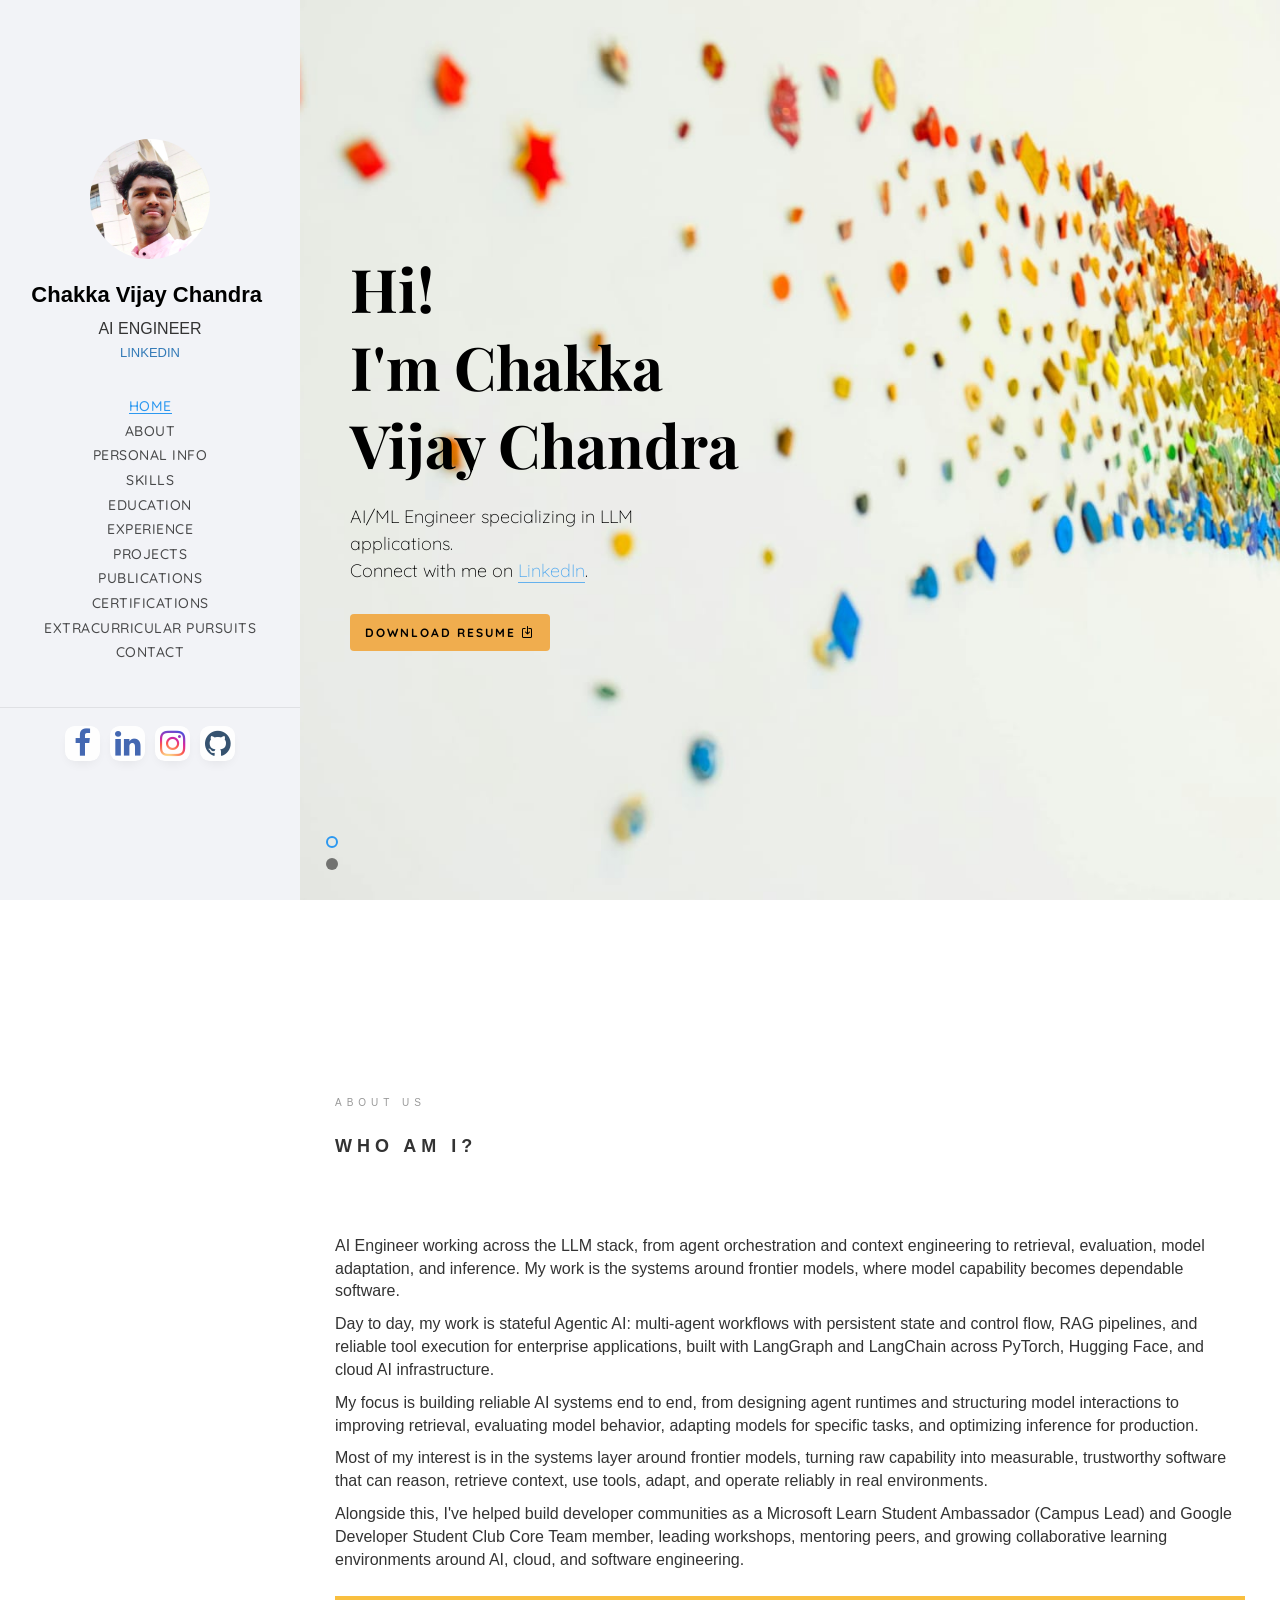
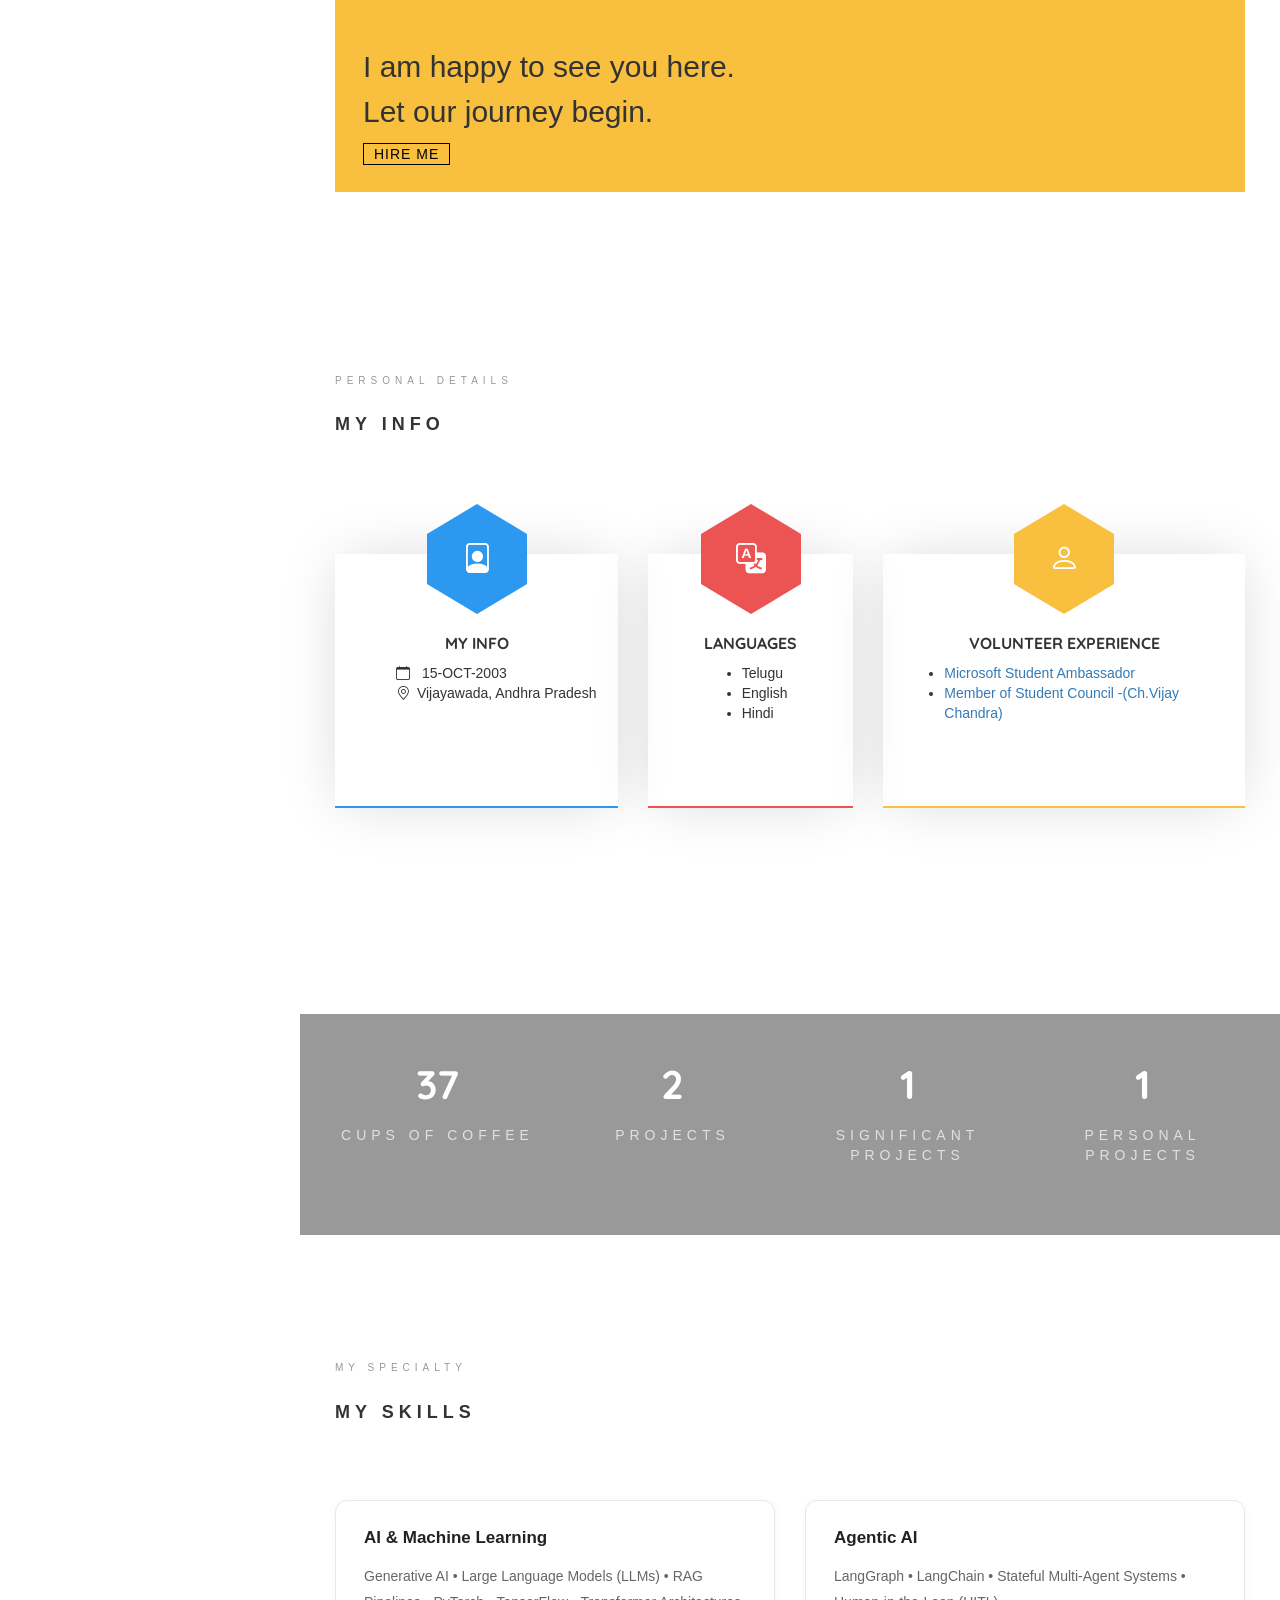
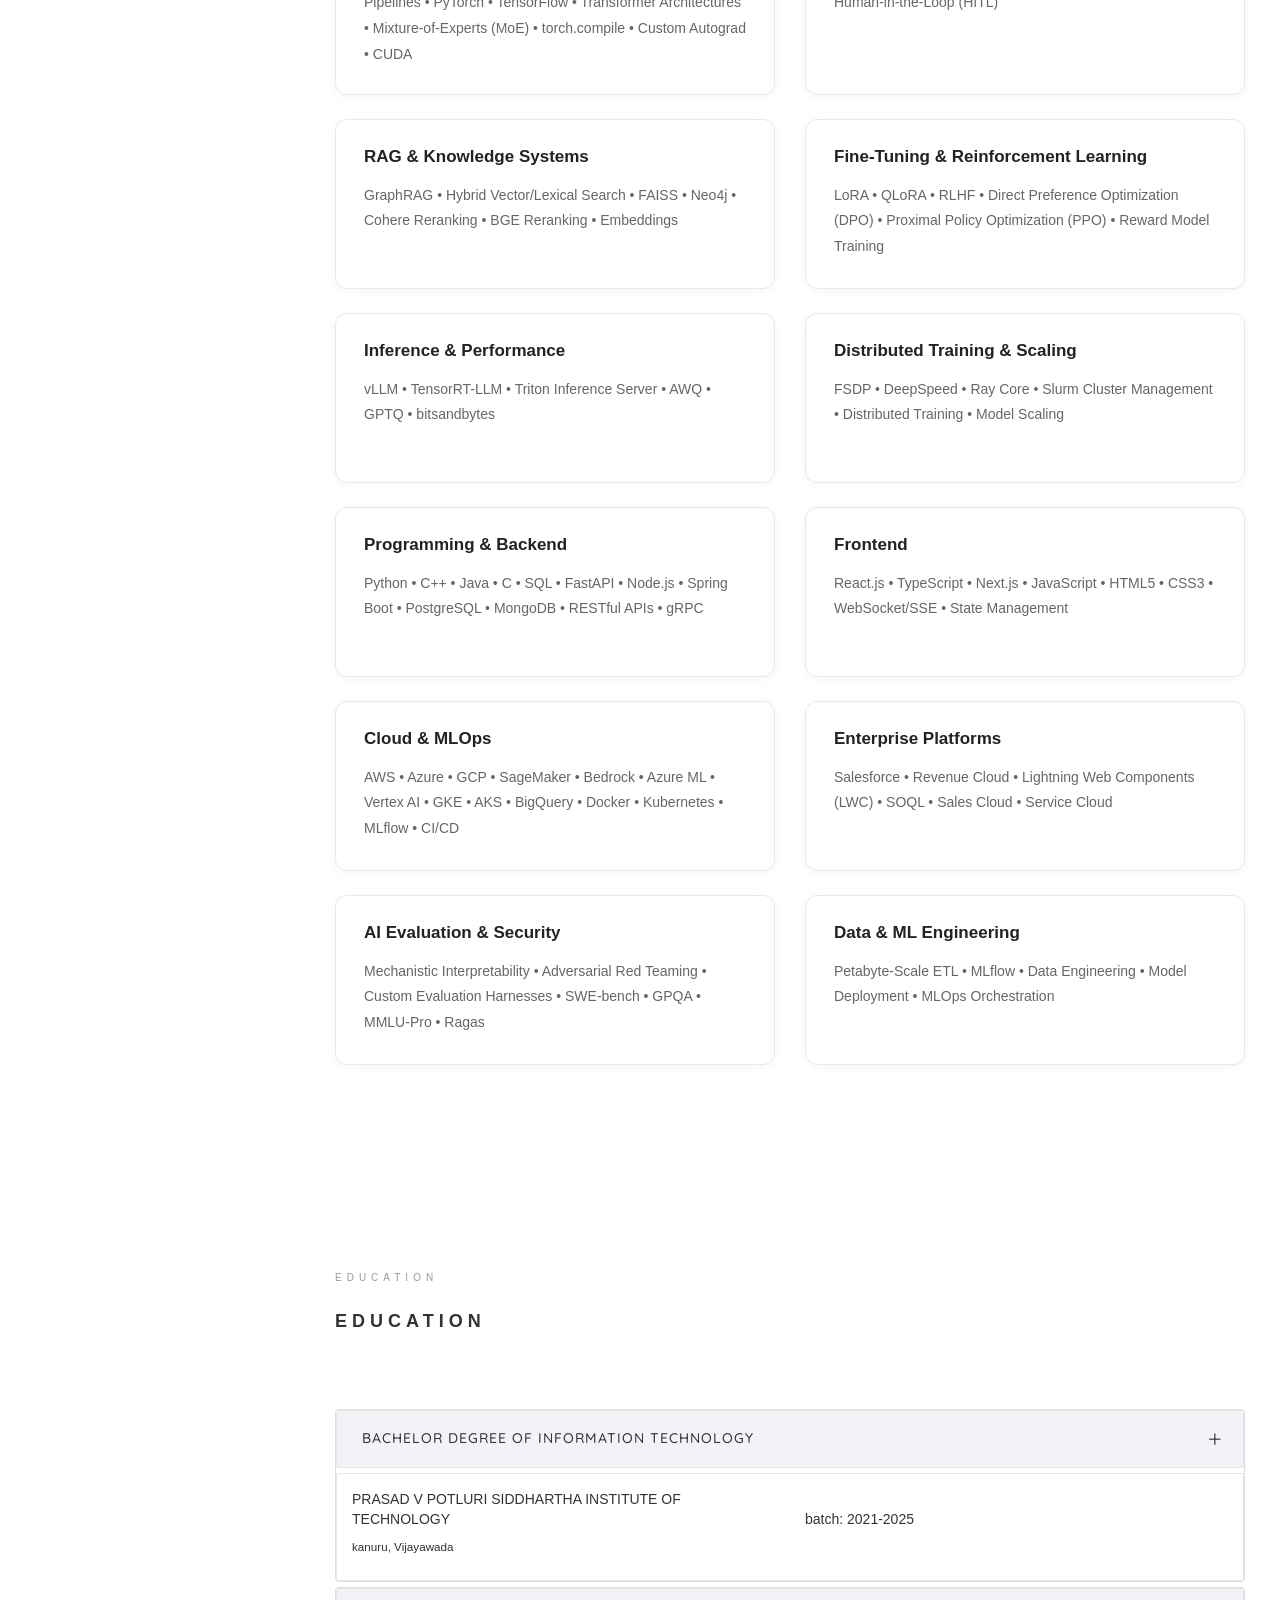
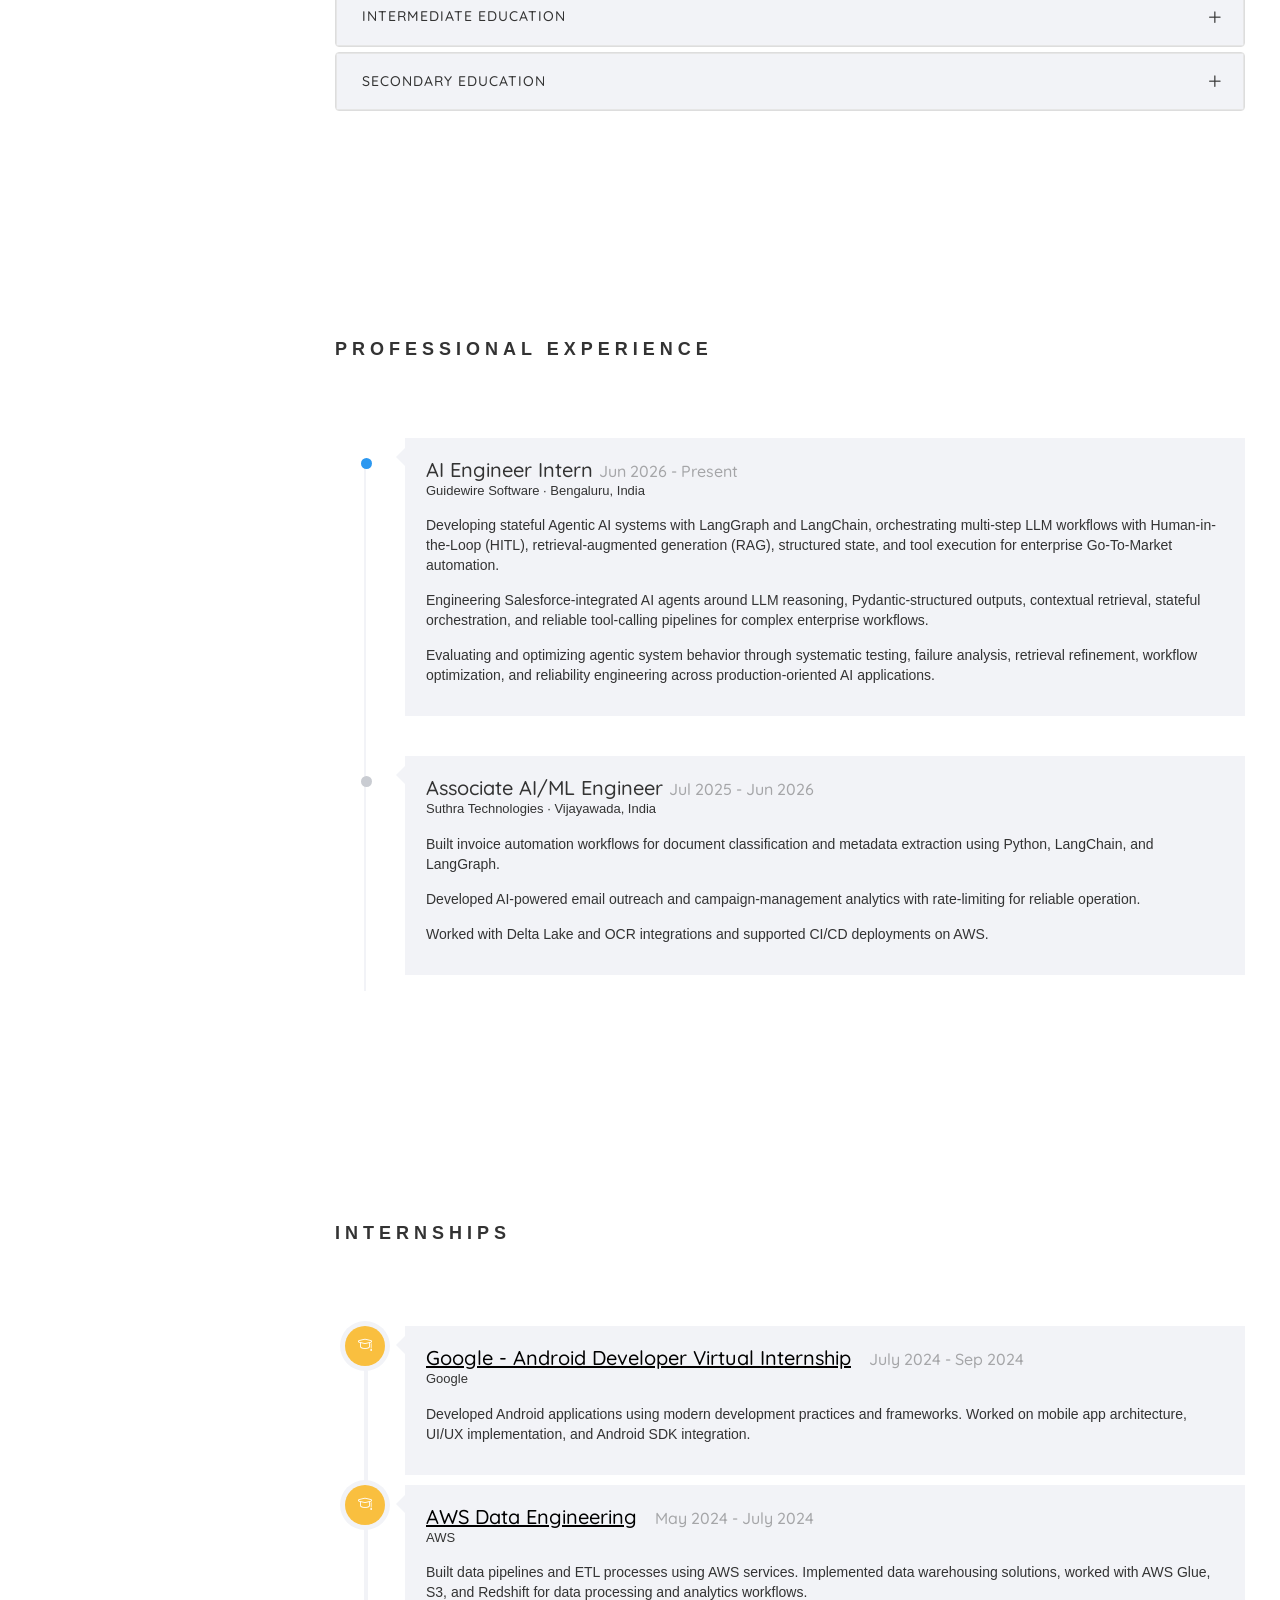
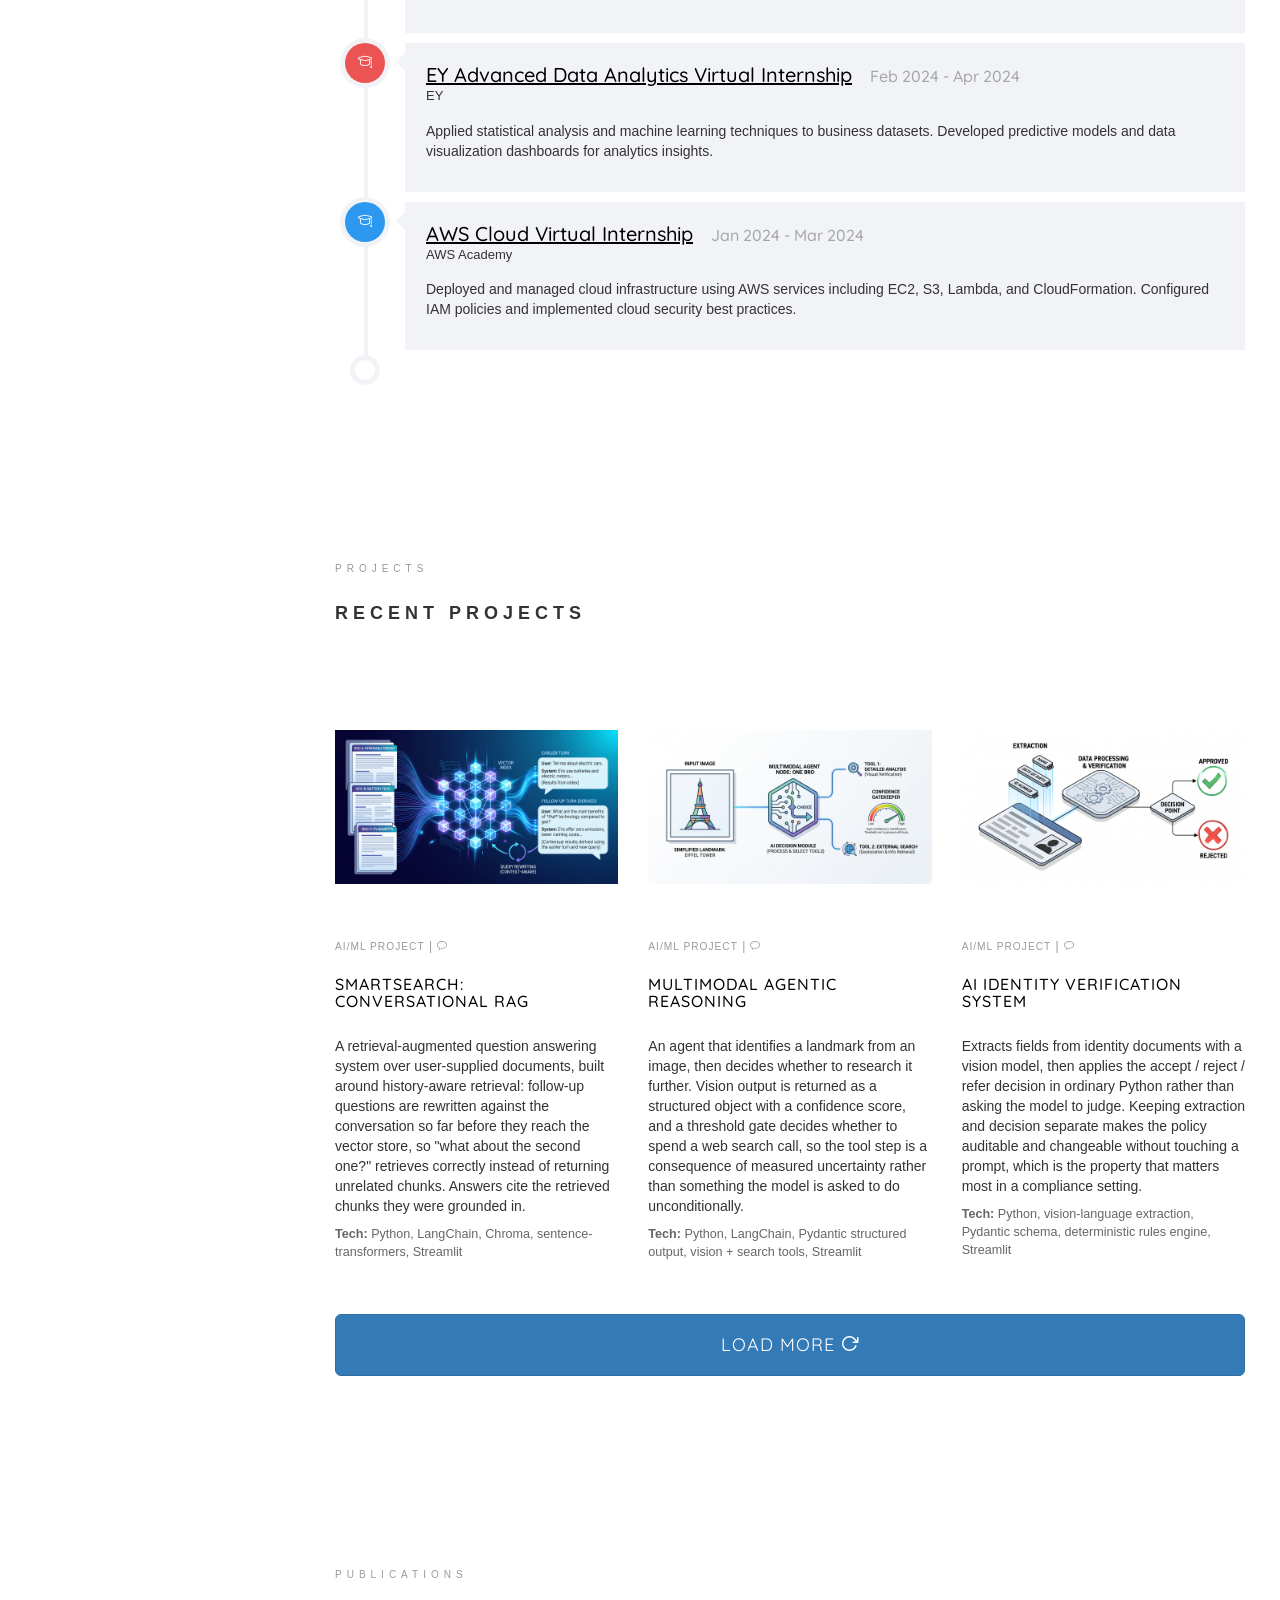
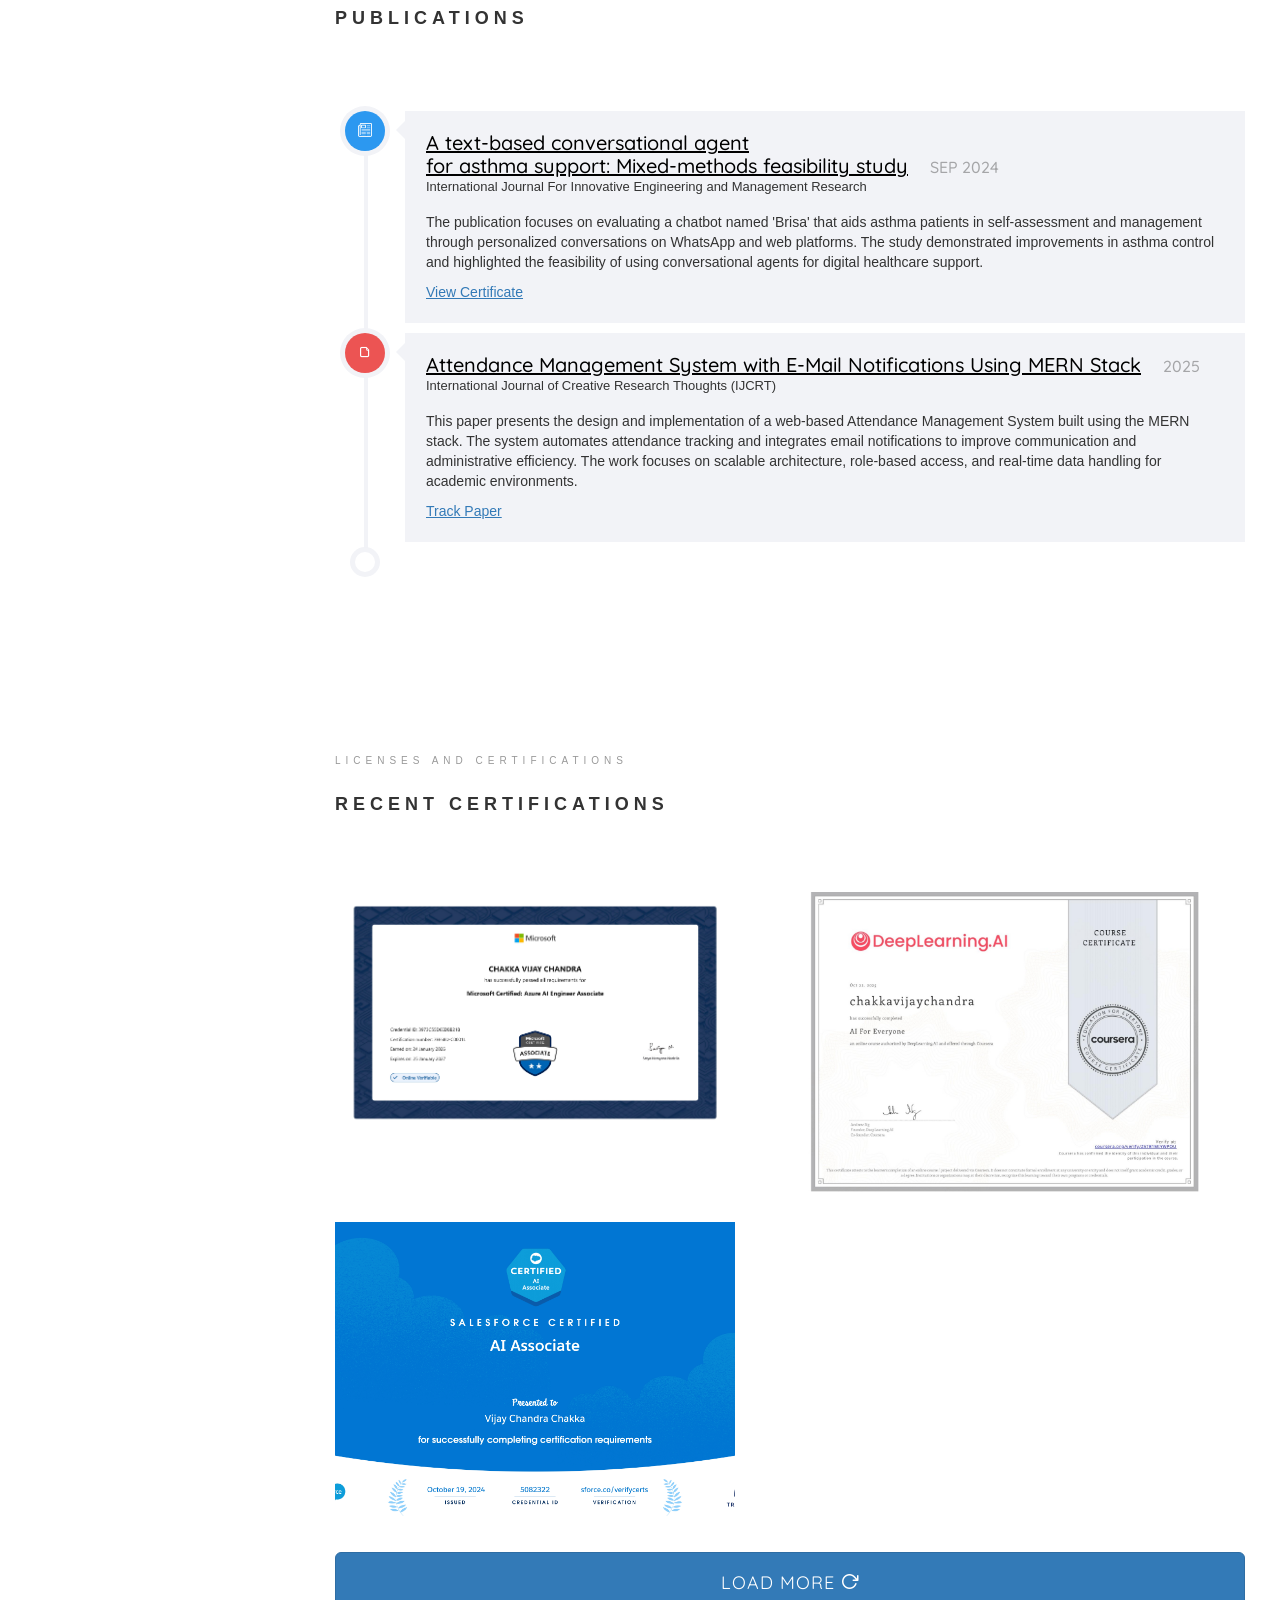
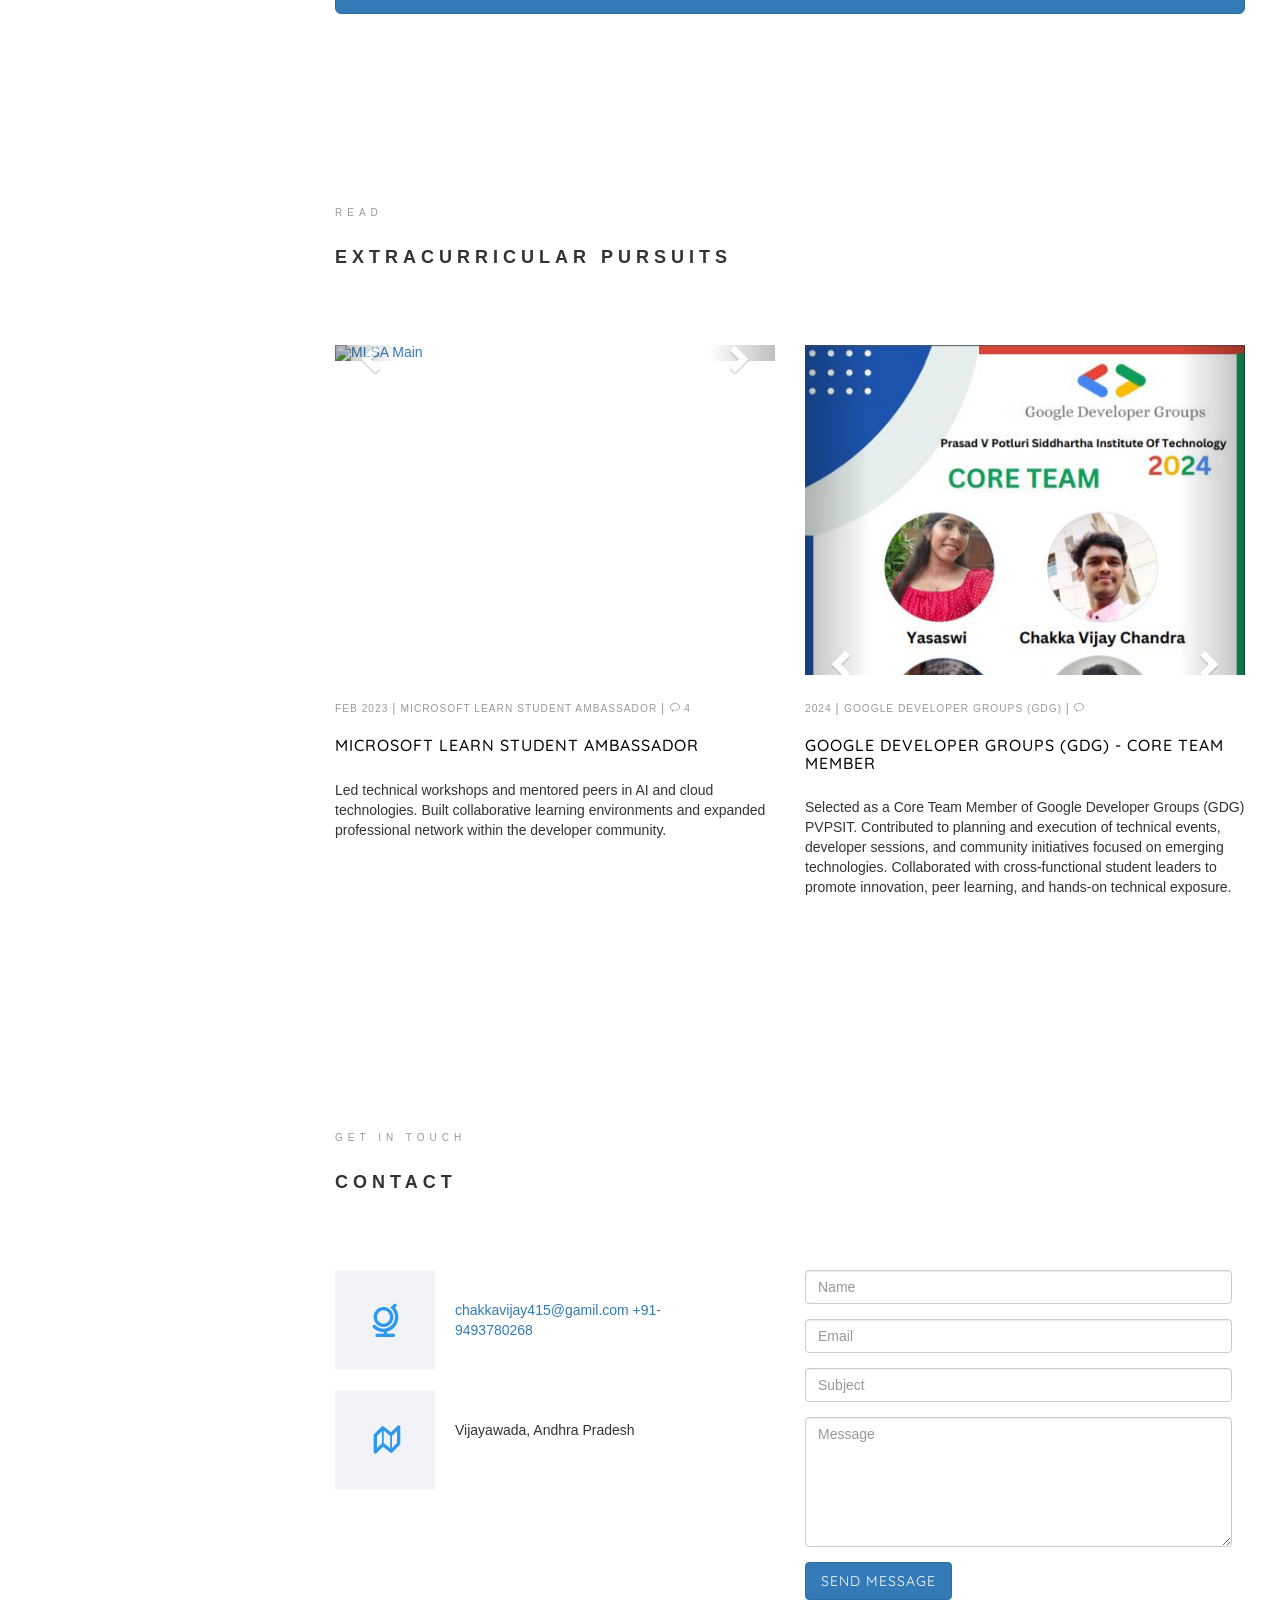
==== commit 15246322: "latest" ====
--- a/index.html
+++ b/index.html
@@ -668,7 +668,7 @@
 									<article class="timeline-entry animate-box" data-animate-effect="fadeInLeft">
 										<div class="timeline-entry-inner">
 											<div class="timeline-icon color-3">
-												<i class="icon-pen2"></i>
+												<i class="icon-study"></i>
 											</div>
 											<div class="timeline-label">
 												<h2><a href="./documents/Internships/google andriod intern july-sep 2024.pdf"
@@ -687,7 +687,7 @@
 									<article class="timeline-entry animate-box" data-animate-effect="fadeInLeft">
 										<div class="timeline-entry-inner">
 											<div class="timeline-icon color-3">
-												<i class="icon-pen2"></i>
+												<i class="icon-study"></i>
 											</div>
 											<div class="timeline-label">
 												<h2><a href="./documents/Internships/AWS data enginering aws may-july 2024.pdf"
@@ -704,7 +704,7 @@
 									<article class="timeline-entry animate-box" data-animate-effect="fadeInRight">
 										<div class="timeline-entry-inner">
 											<div class="timeline-icon color-2">
-												<i class="icon-pen2"></i>
+												<i class="icon-study"></i>
 											</div>
 											<div class="timeline-label">
 												<h2><a href="./documents/Internships/EY Advanced Data Analytics intern feb-apr 2024 .pdf"
@@ -721,7 +721,7 @@
 									<article class="timeline-entry animate-box" data-animate-effect="fadeInLeft">
 										<div class="timeline-entry-inner">
 											<div class="timeline-icon color-1">
-												<i class="icon-pen2"></i>
+												<i class="icon-study"></i>
 											</div>
 											<div class="timeline-label">
 												<h2><a href="./documents/Internships/AWS CLOUD EDUSKILLS jan-mar 2024 .pdf"
@@ -968,7 +968,7 @@
 									<article class="timeline-entry animate-box" data-animate-effect="fadeInLeft">
 										<div class="timeline-entry-inner">
 											<div class="timeline-icon color-1">
-												<i class="icon-pen2"></i>
+												<i class="icon-news"></i>
 											</div>
 											<div class="timeline-label">
 												<h2><a href="https://ijirt.org/publishedpaper/IJIRT167611_PAPER.pdf"
@@ -998,7 +998,7 @@
 									<article class="timeline-entry animate-box" data-animate-effect="fadeInLeft">
 										<div class="timeline-entry-inner">
 											<div class="timeline-icon color-2">
-												<i class="icon-pen2"></i>
+												<i class="icon-document"></i>
 											</div>
 											<div class="timeline-label">
 												<h2><a href="https://IJCRT.org/track.php?r_id=276804" target="_blank"
@@ -1107,6 +1107,15 @@
 									</div>
 								</div>
 							</div>
+						</div>
+						<div class="row" id="tobereplaced2">
+							<div class="col-md-12 animate-box">
+								<p><a class="btn btn-primary btn-lg btn-load-more" onclick="load_content2()">Load more
+										<i class="icon-reload"></i></a></p>
+							</div>
+						</div>
+						<div id="load_certifications" style="display: none;">
+						<div class="row">
 							<div class="col-md-6 animate-box" data-animate-effect="fadeInLeft">
 								<div class="project"
 									style="background-image: url('./documents/google cloud.jpg');width: 400px; height: 300px; background-size: cover; background-position: center;">
@@ -1379,14 +1388,8 @@
 								</div>
 							</div>
 						</div>
-						<div class="row" id="tobereplaced2">
-							<div class="col-md-12 animate-box">
-								<p><a class="btn btn-primary btn-lg btn-load-more" onclick="load_content2()">Load more
-										<i class="icon-reload"></i></a></p>
-							</div>
-						</div>
-						<div class="row" id="load_certifications" style="display: none;">
-							<div class="col-md-6" data-animate-effect="fadeInLeft">
+						<div class="row">
+							<div class="col-md-6 animate-box" data-animate-effect="fadeInLeft">
 								<div class="project"
 									style="background-image: url('./documents/AWSAcademy/awscloud.png');width: 400px; height: 300px; background-size: cover; background-position: center;">
 									<div class="desc">
@@ -1407,6 +1410,7 @@
 									</div>
 								</div>
 							</div>
+						</div>
 						</div>
 
 						<script>
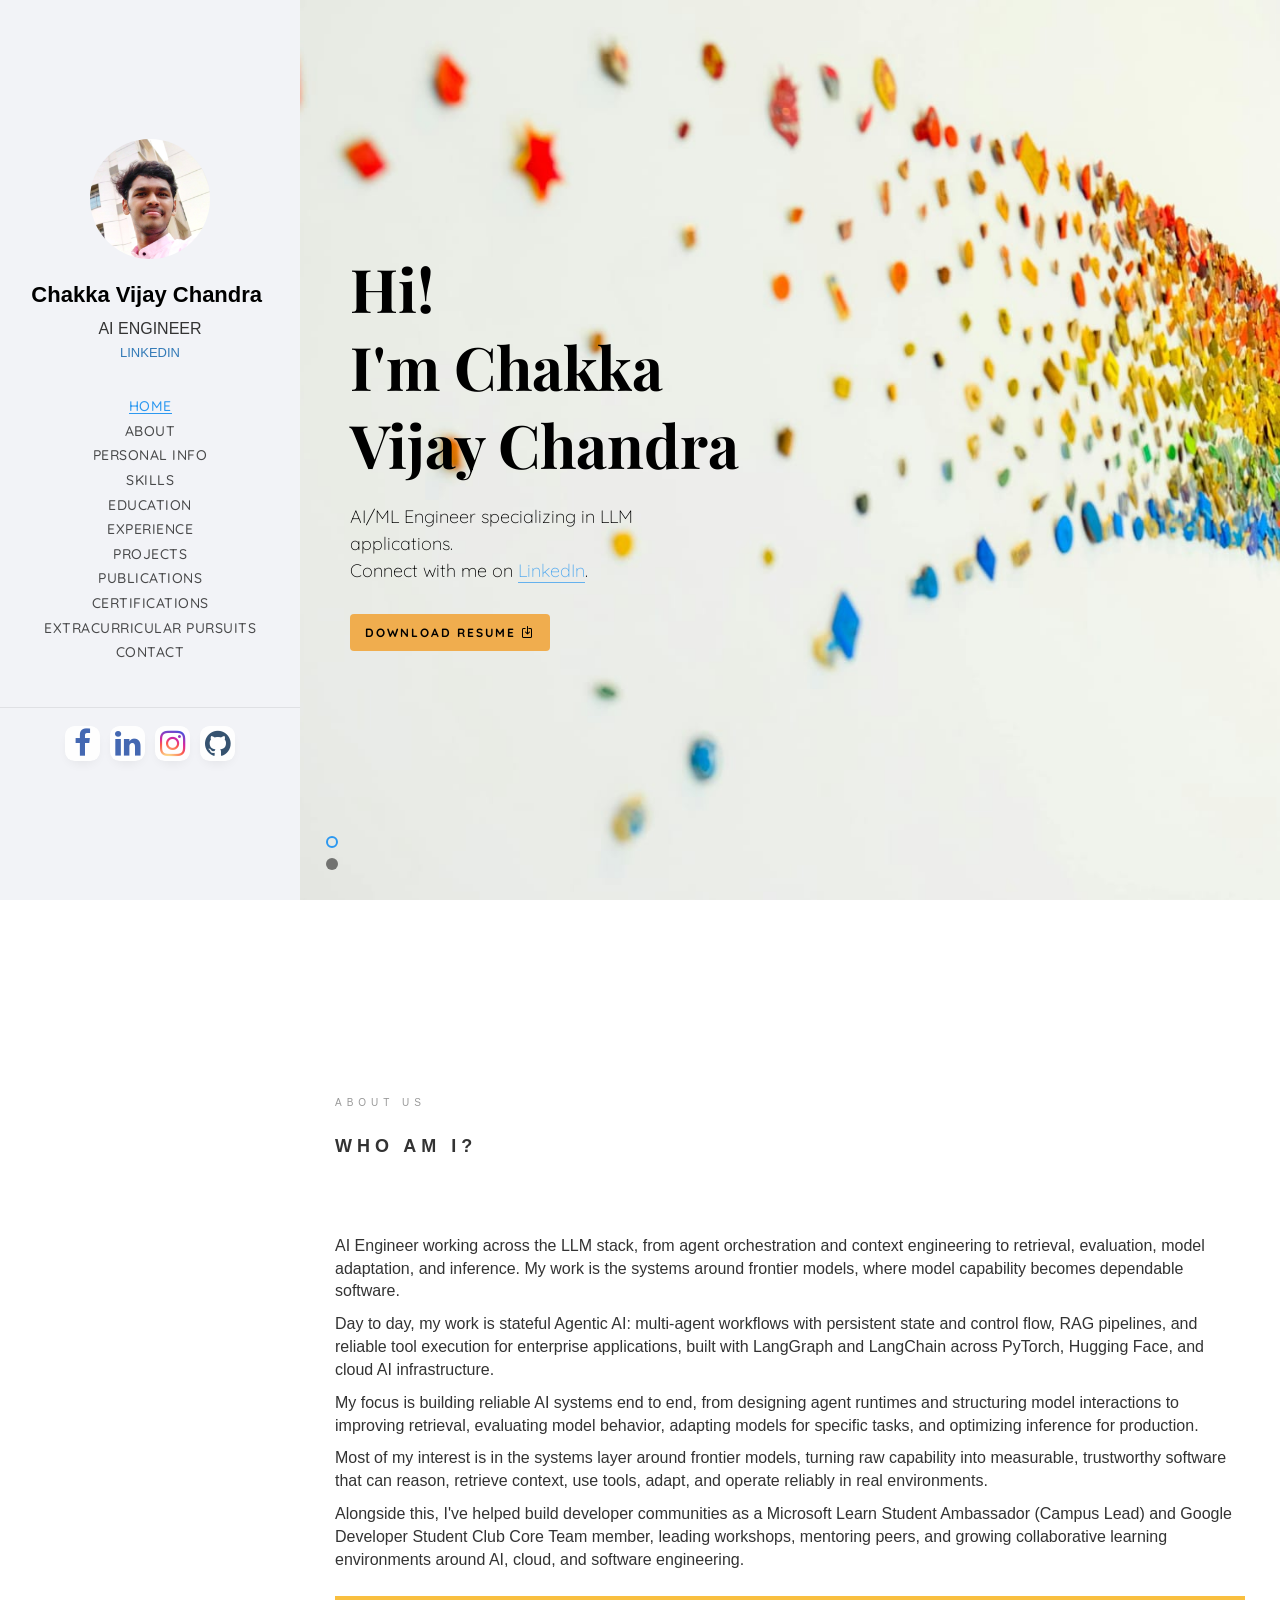
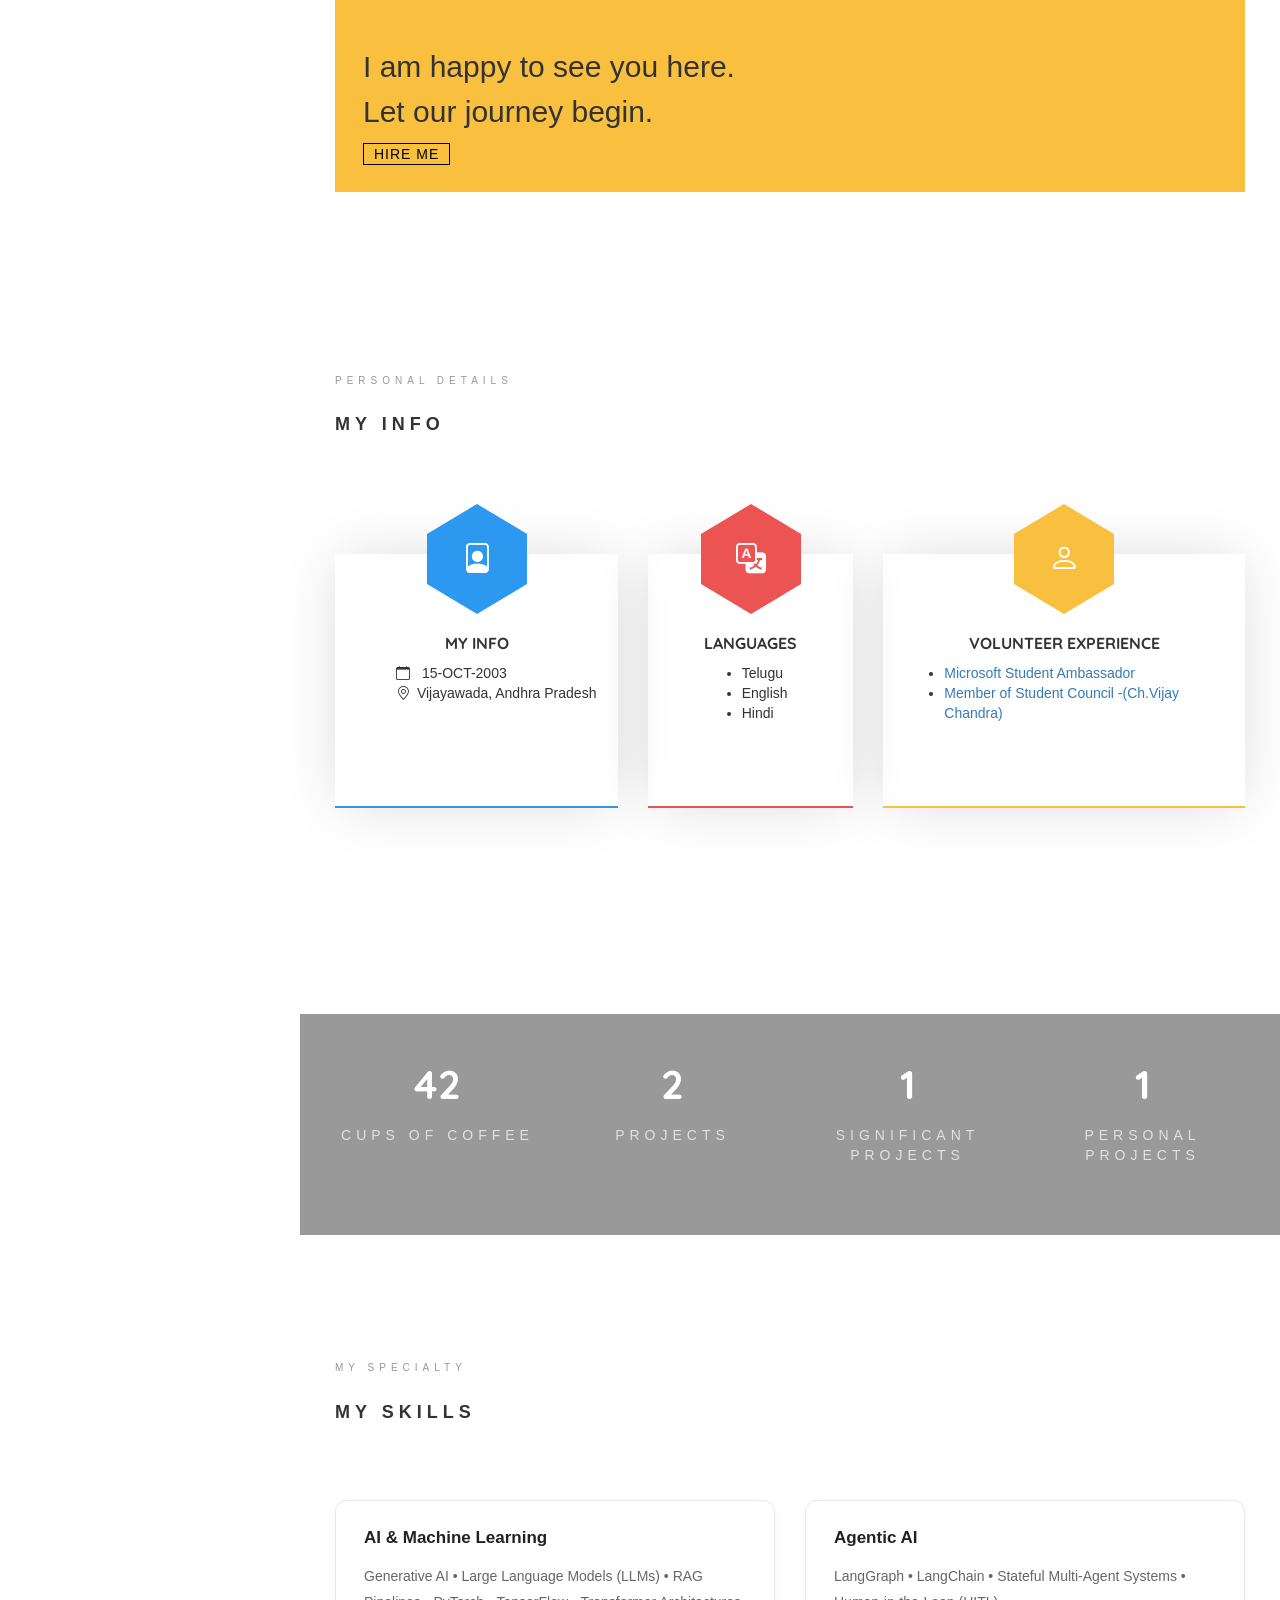
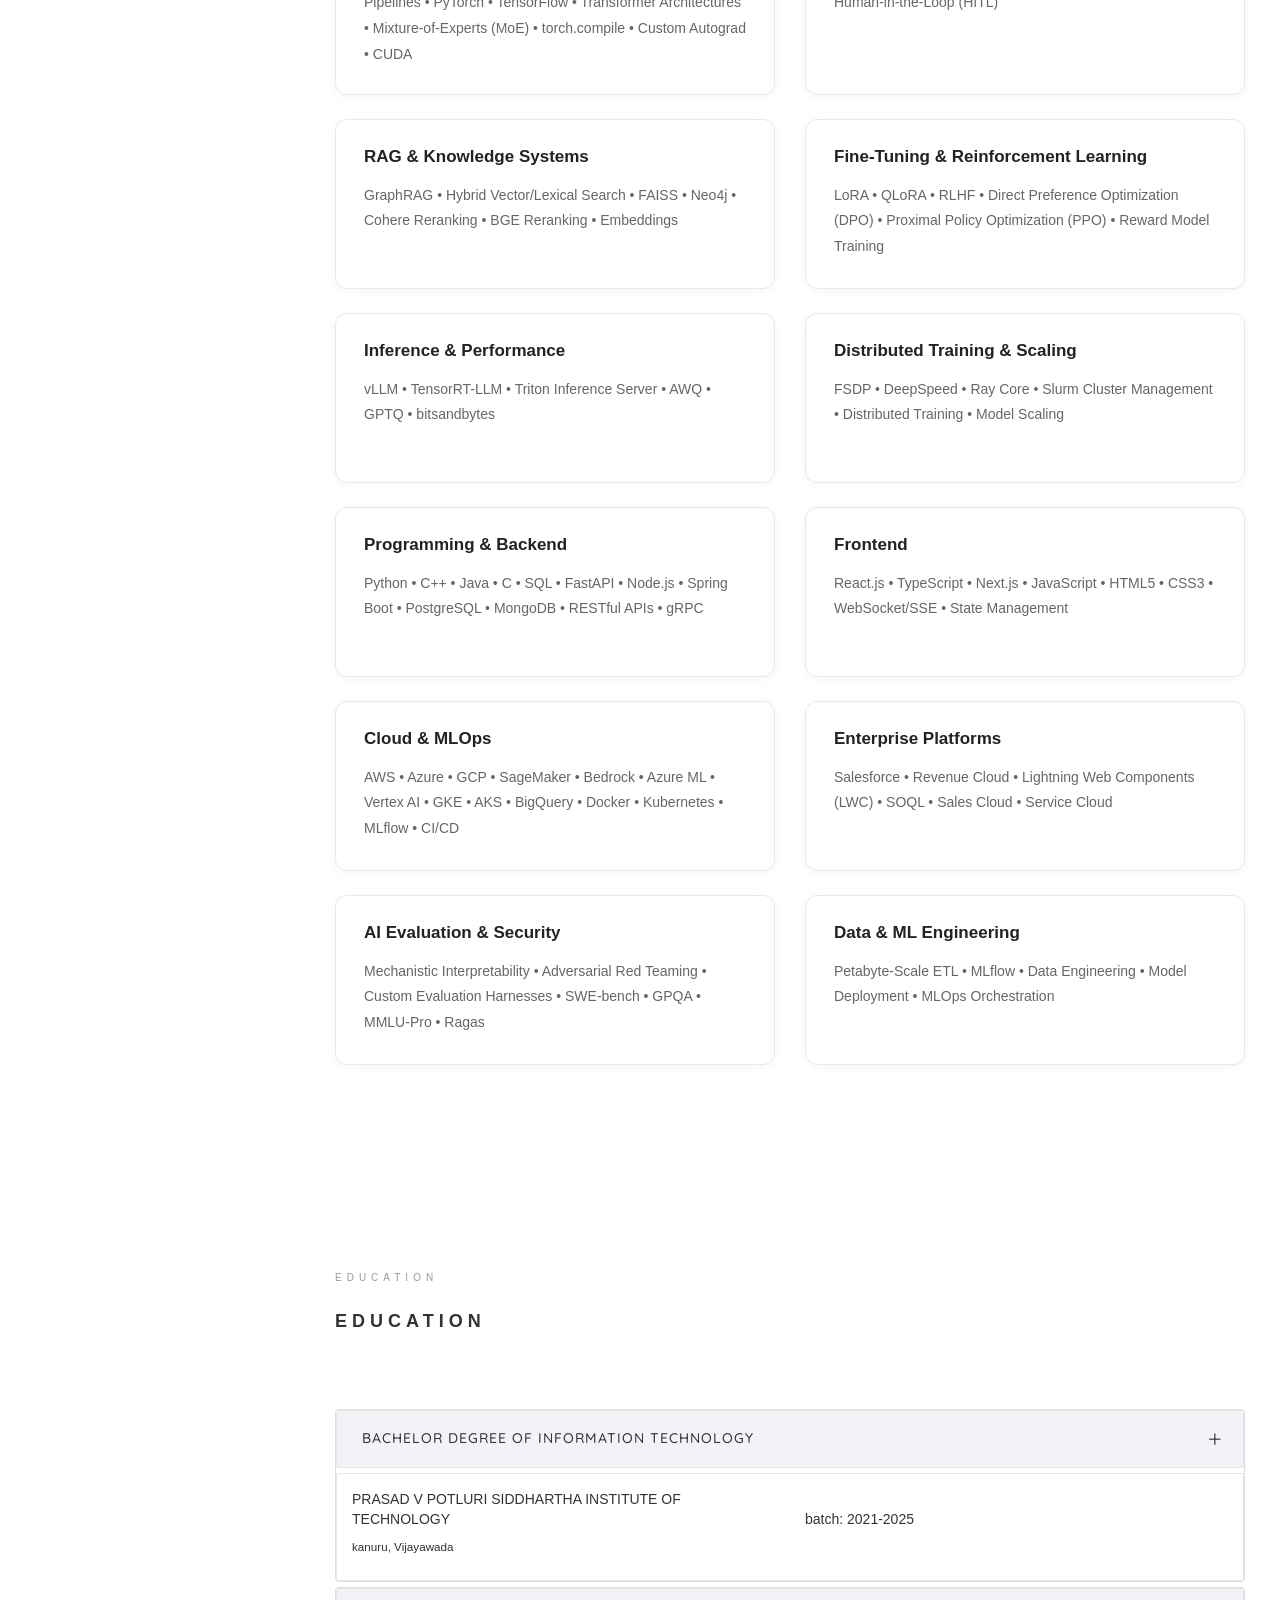
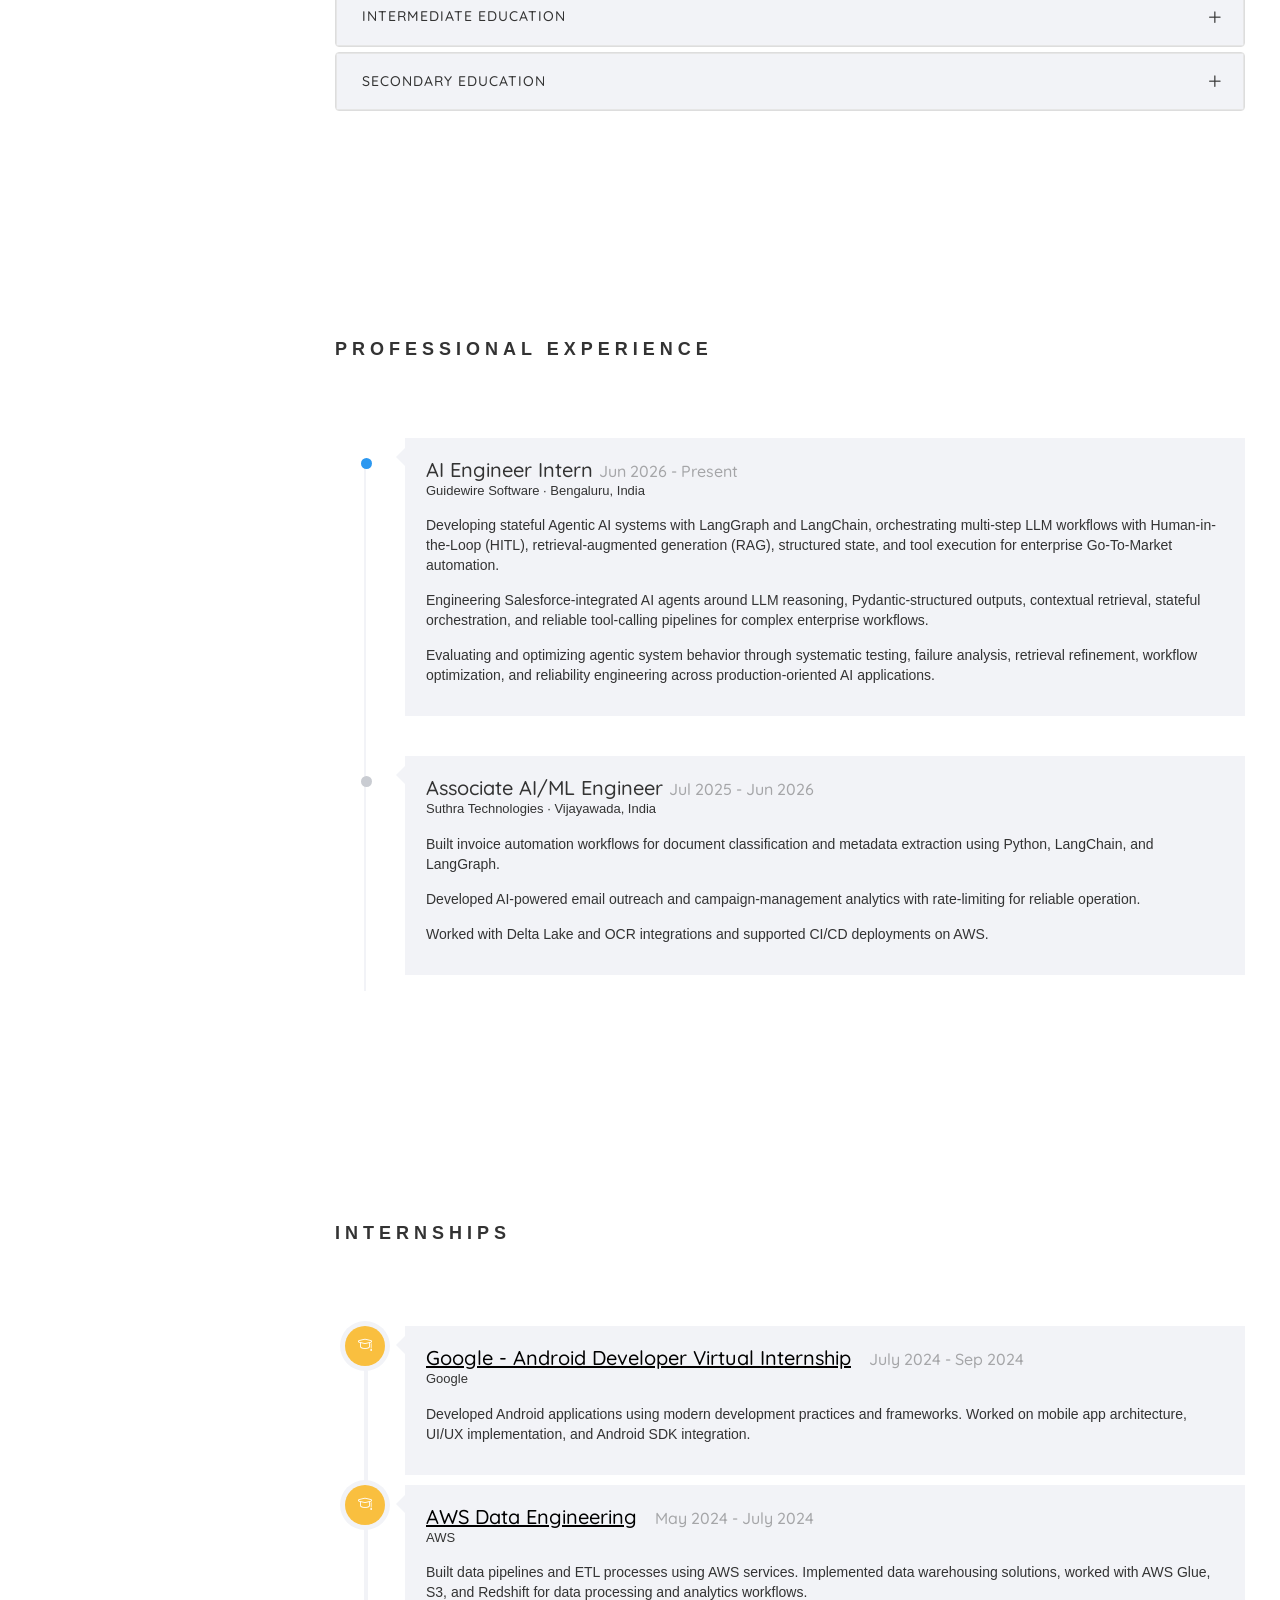
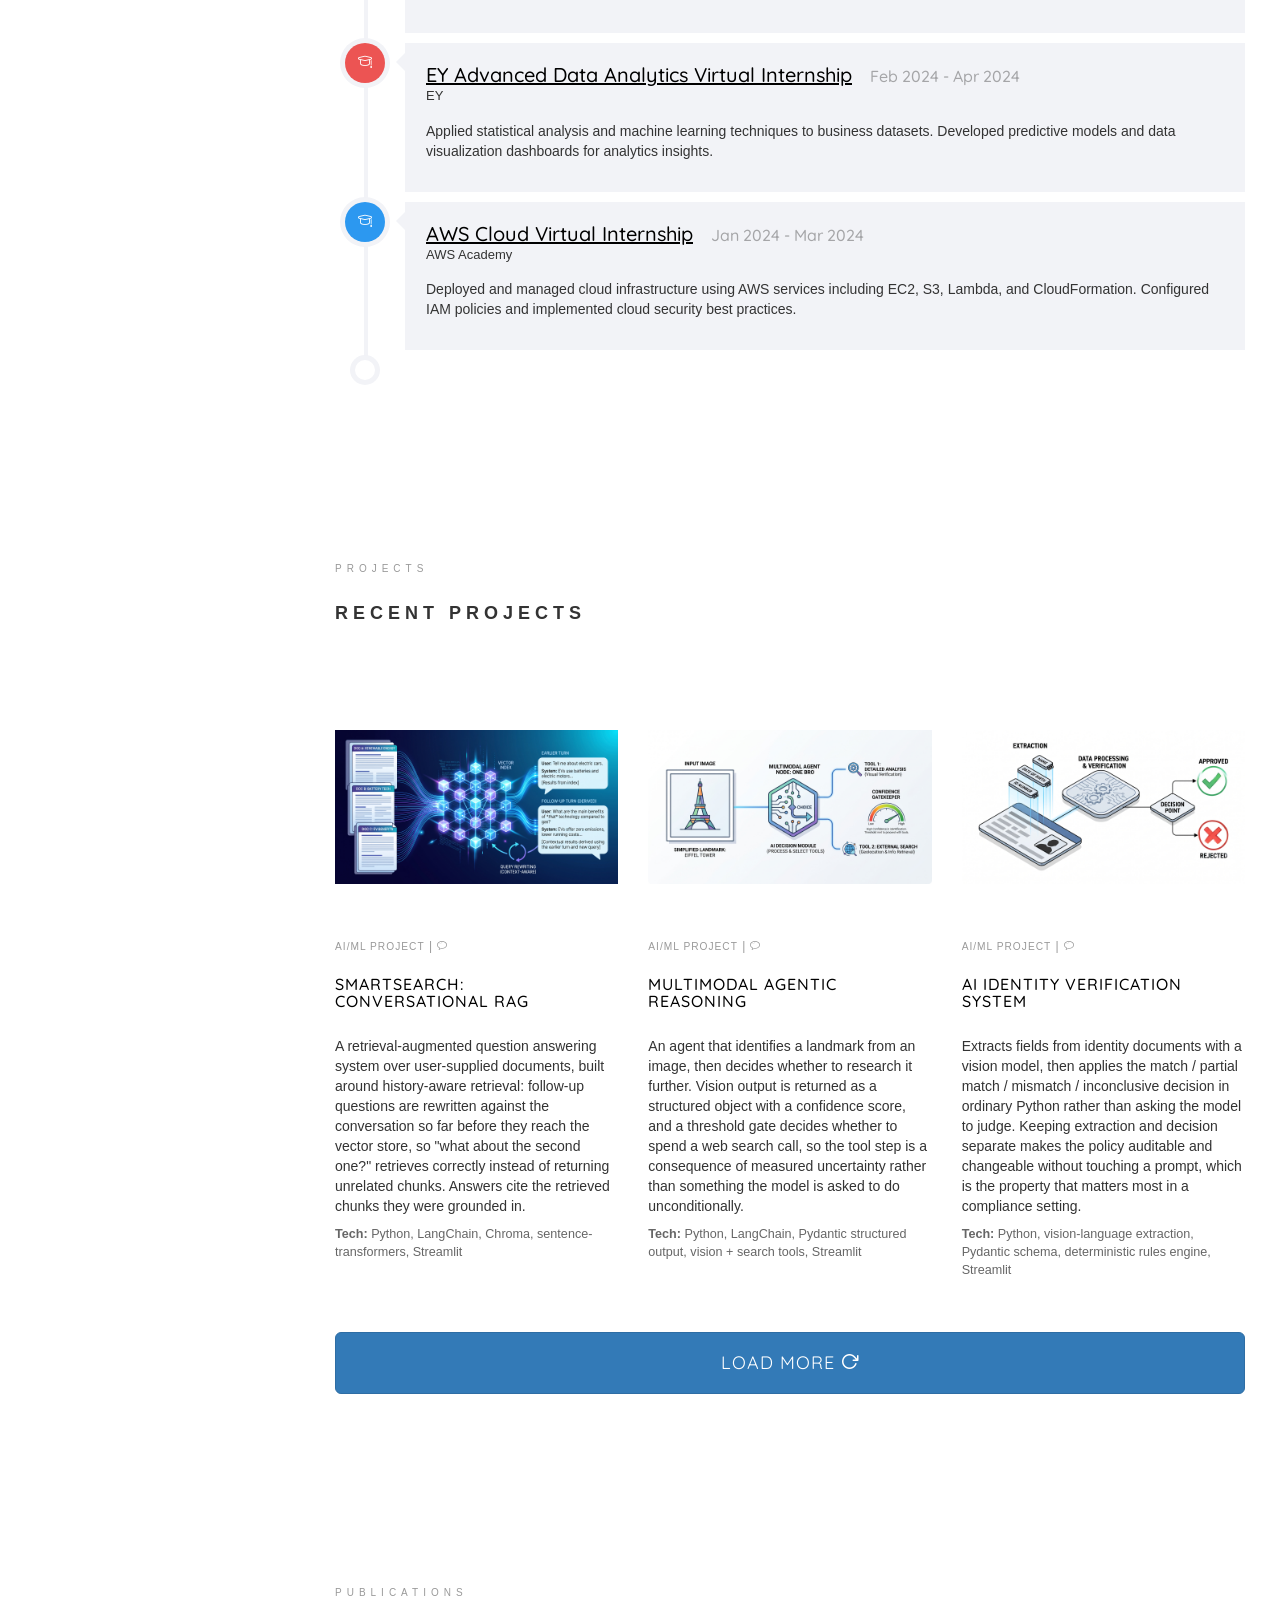
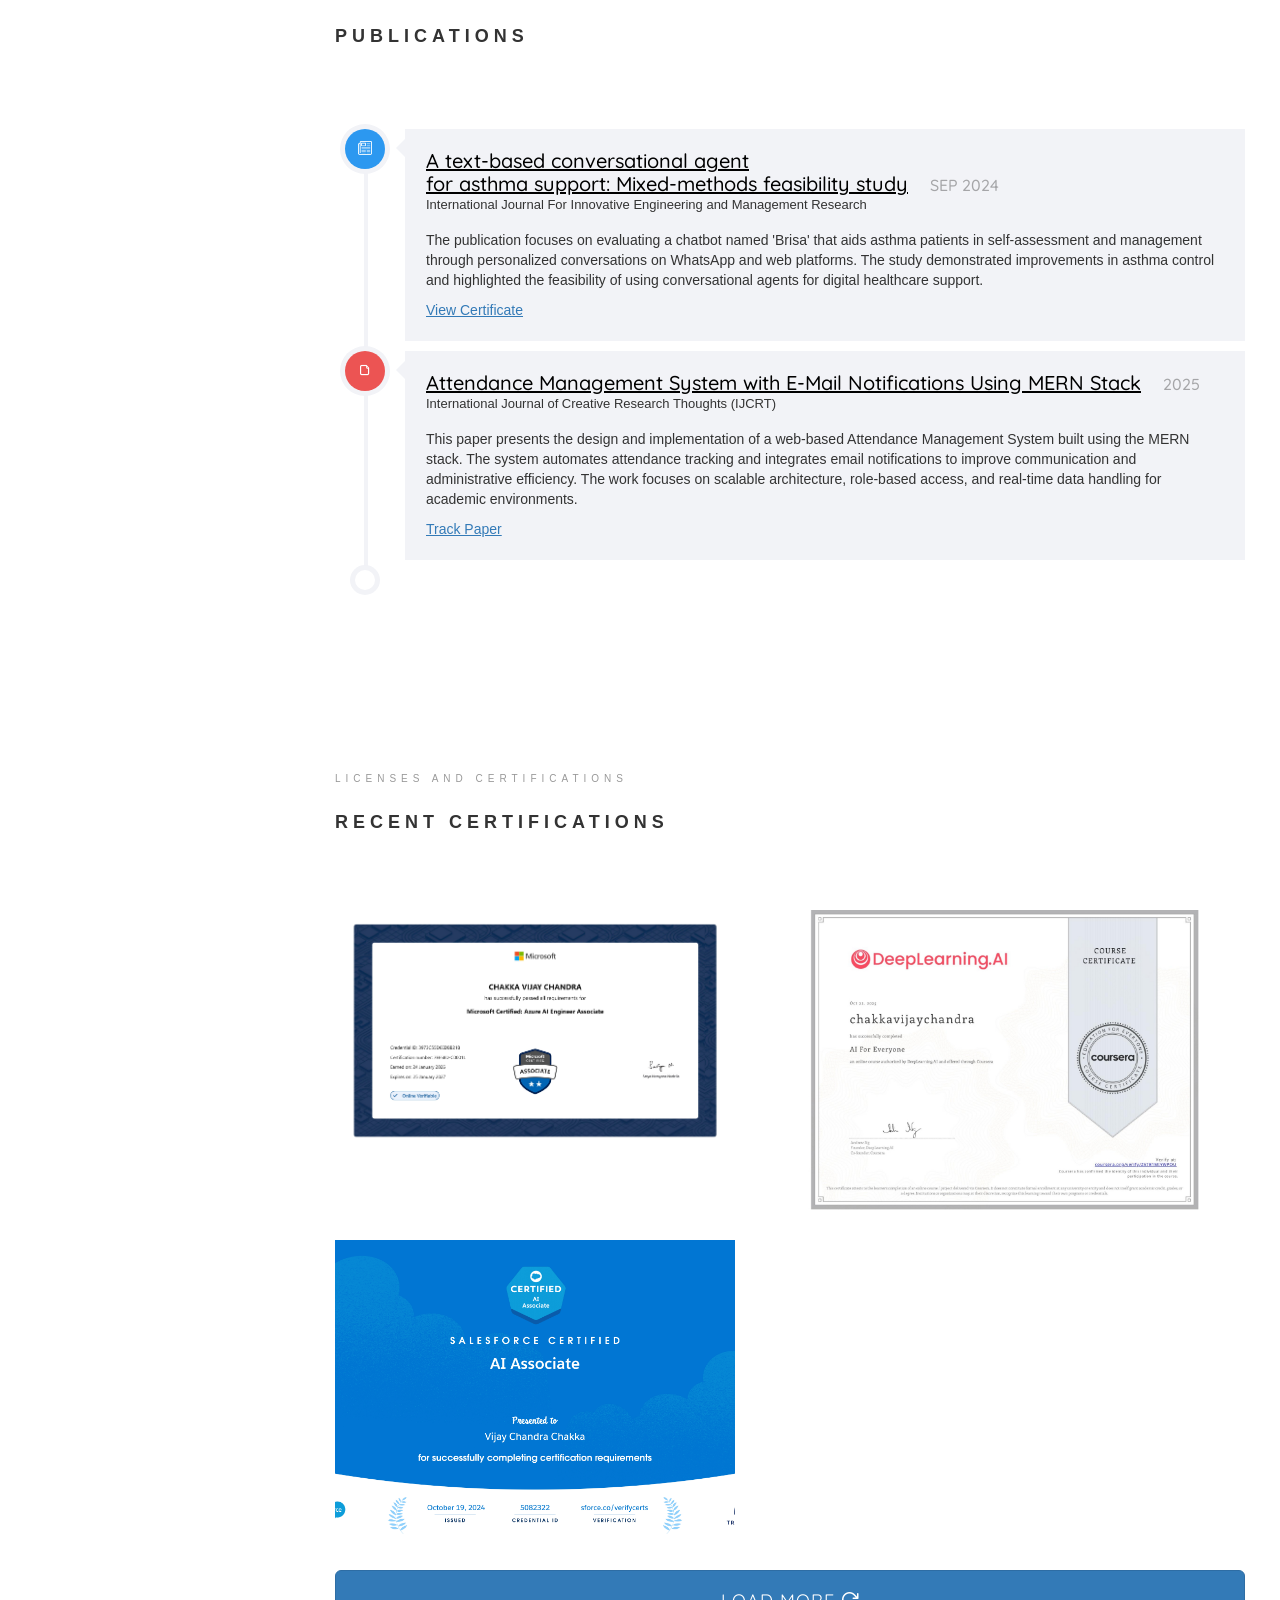
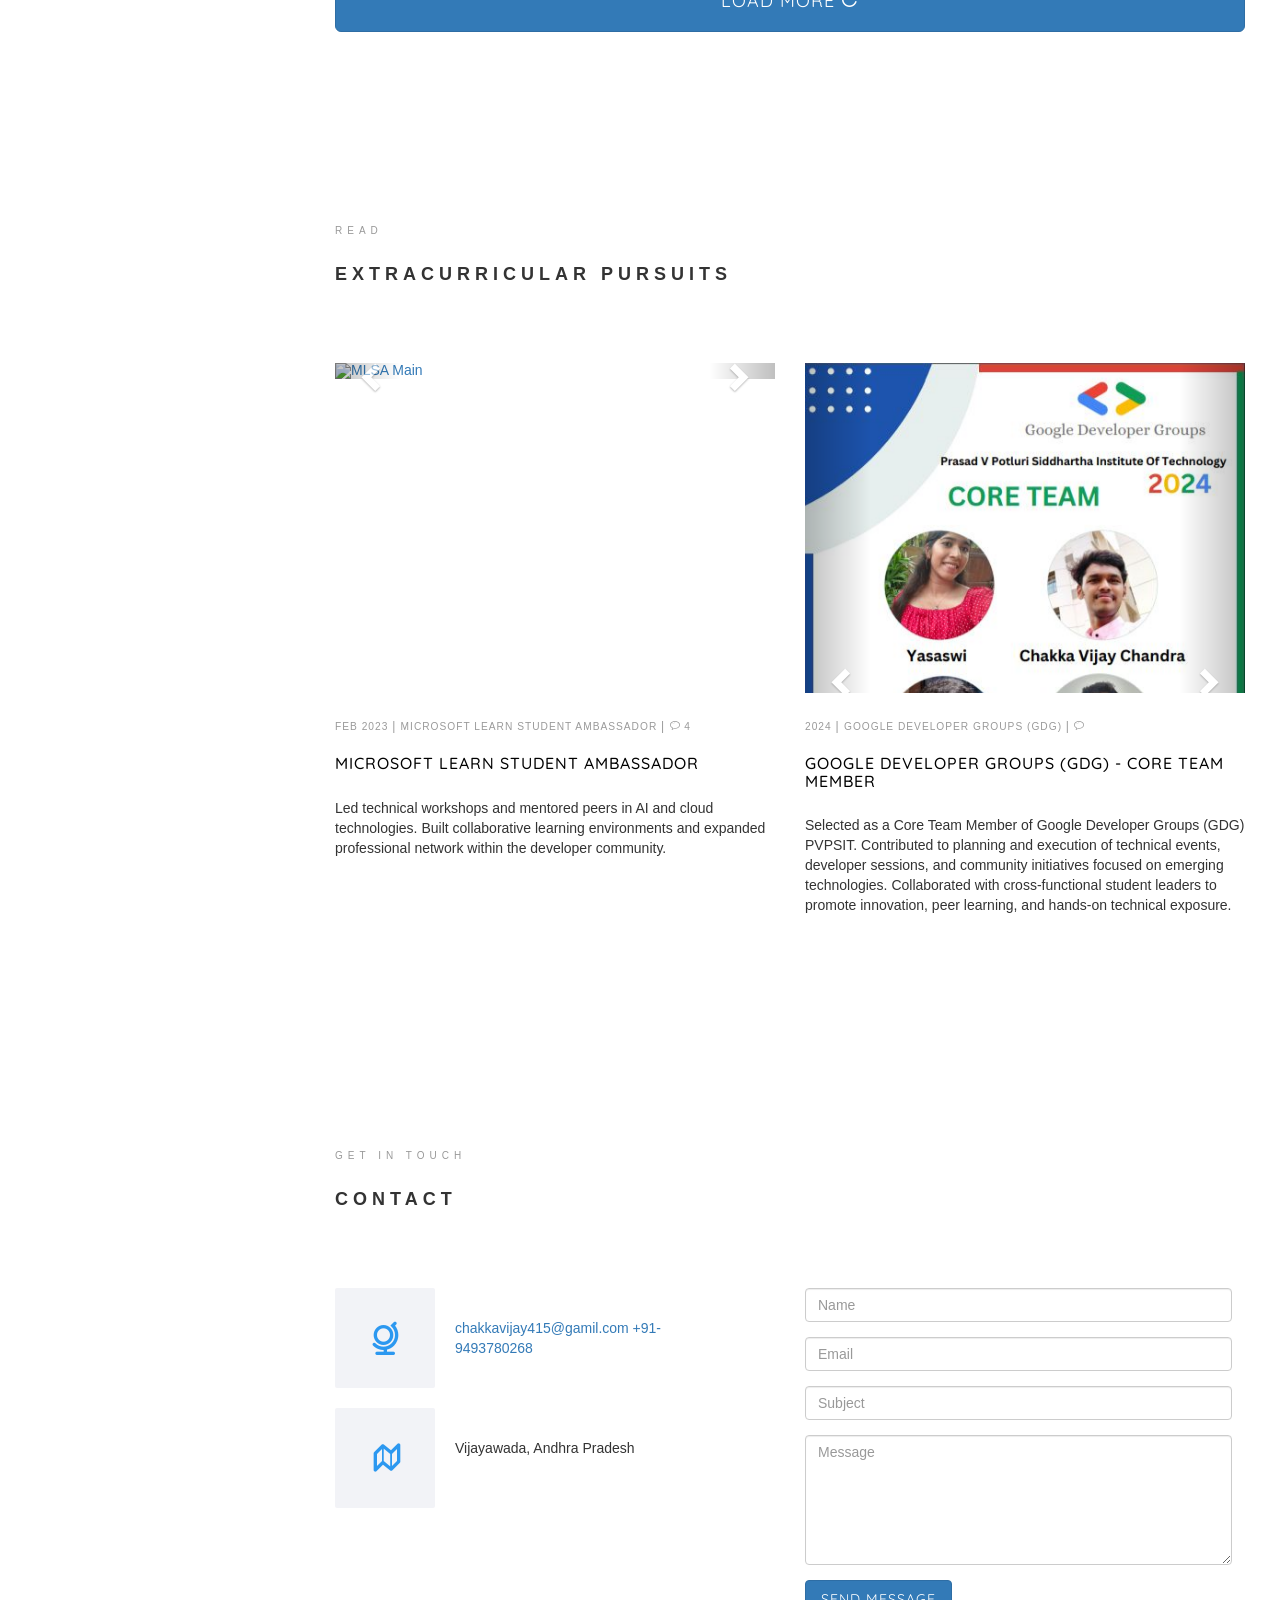
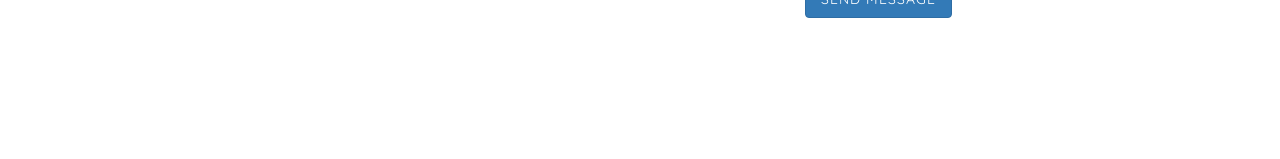
==== commit 9a28213d: "latest" ====
--- a/index.html
+++ b/index.html
@@ -840,8 +840,9 @@
 										<h3><a href="https://github.com/CHVIJAYCHANDRA/AI_Identity_Verification_System"
 												target="_blank">AI Identity Verification System</a></h3>
 										<p>Extracts fields from identity documents with a vision model, then applies the
-											accept / reject / refer decision in ordinary Python rather than asking the
-											model to judge. Keeping extraction and decision separate makes the policy
+											match / partial match / mismatch / inconclusive decision in ordinary Python
+											rather than asking the model to judge. Keeping extraction and decision
+											separate makes the policy
 											auditable and changeable without touching a prompt, which is the property that
 											matters most in a compliance setting.</p>
 										<p style="font-size: 0.9em; color: #666; margin-top: 8px;">
